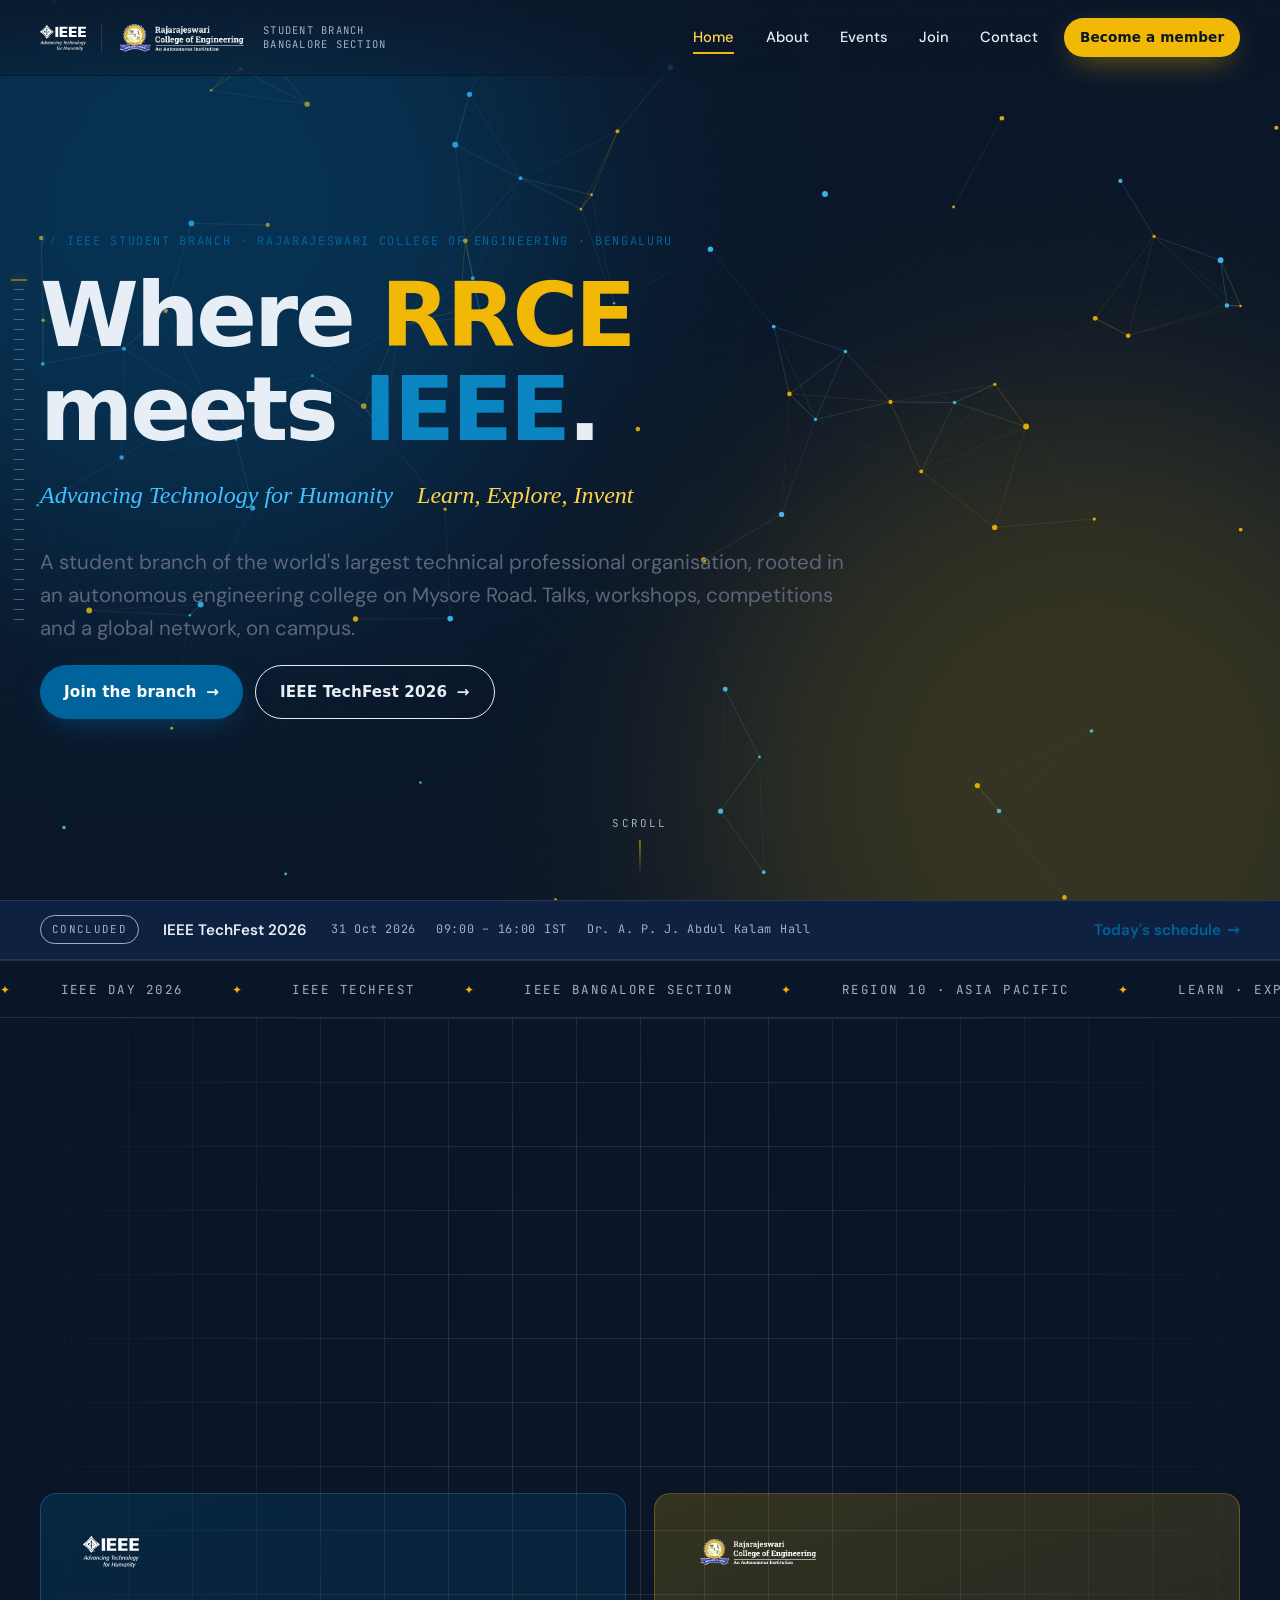
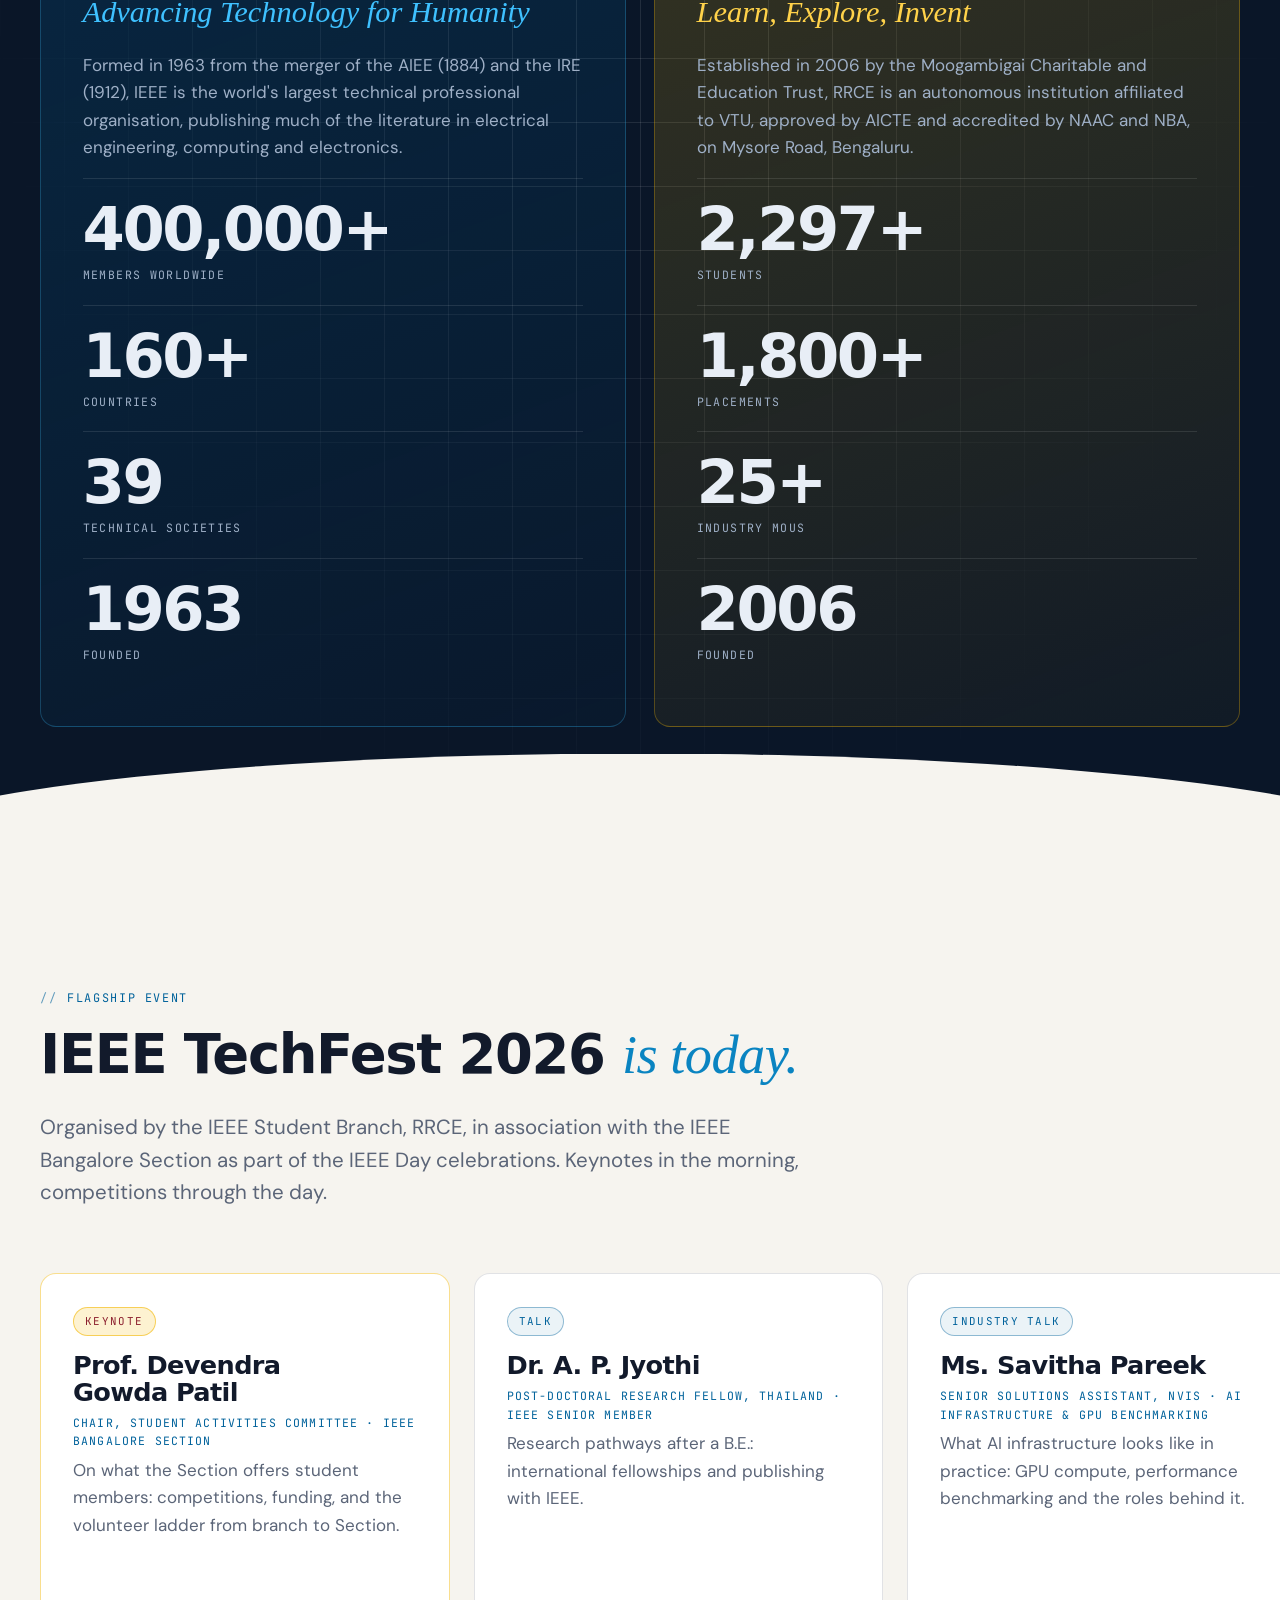
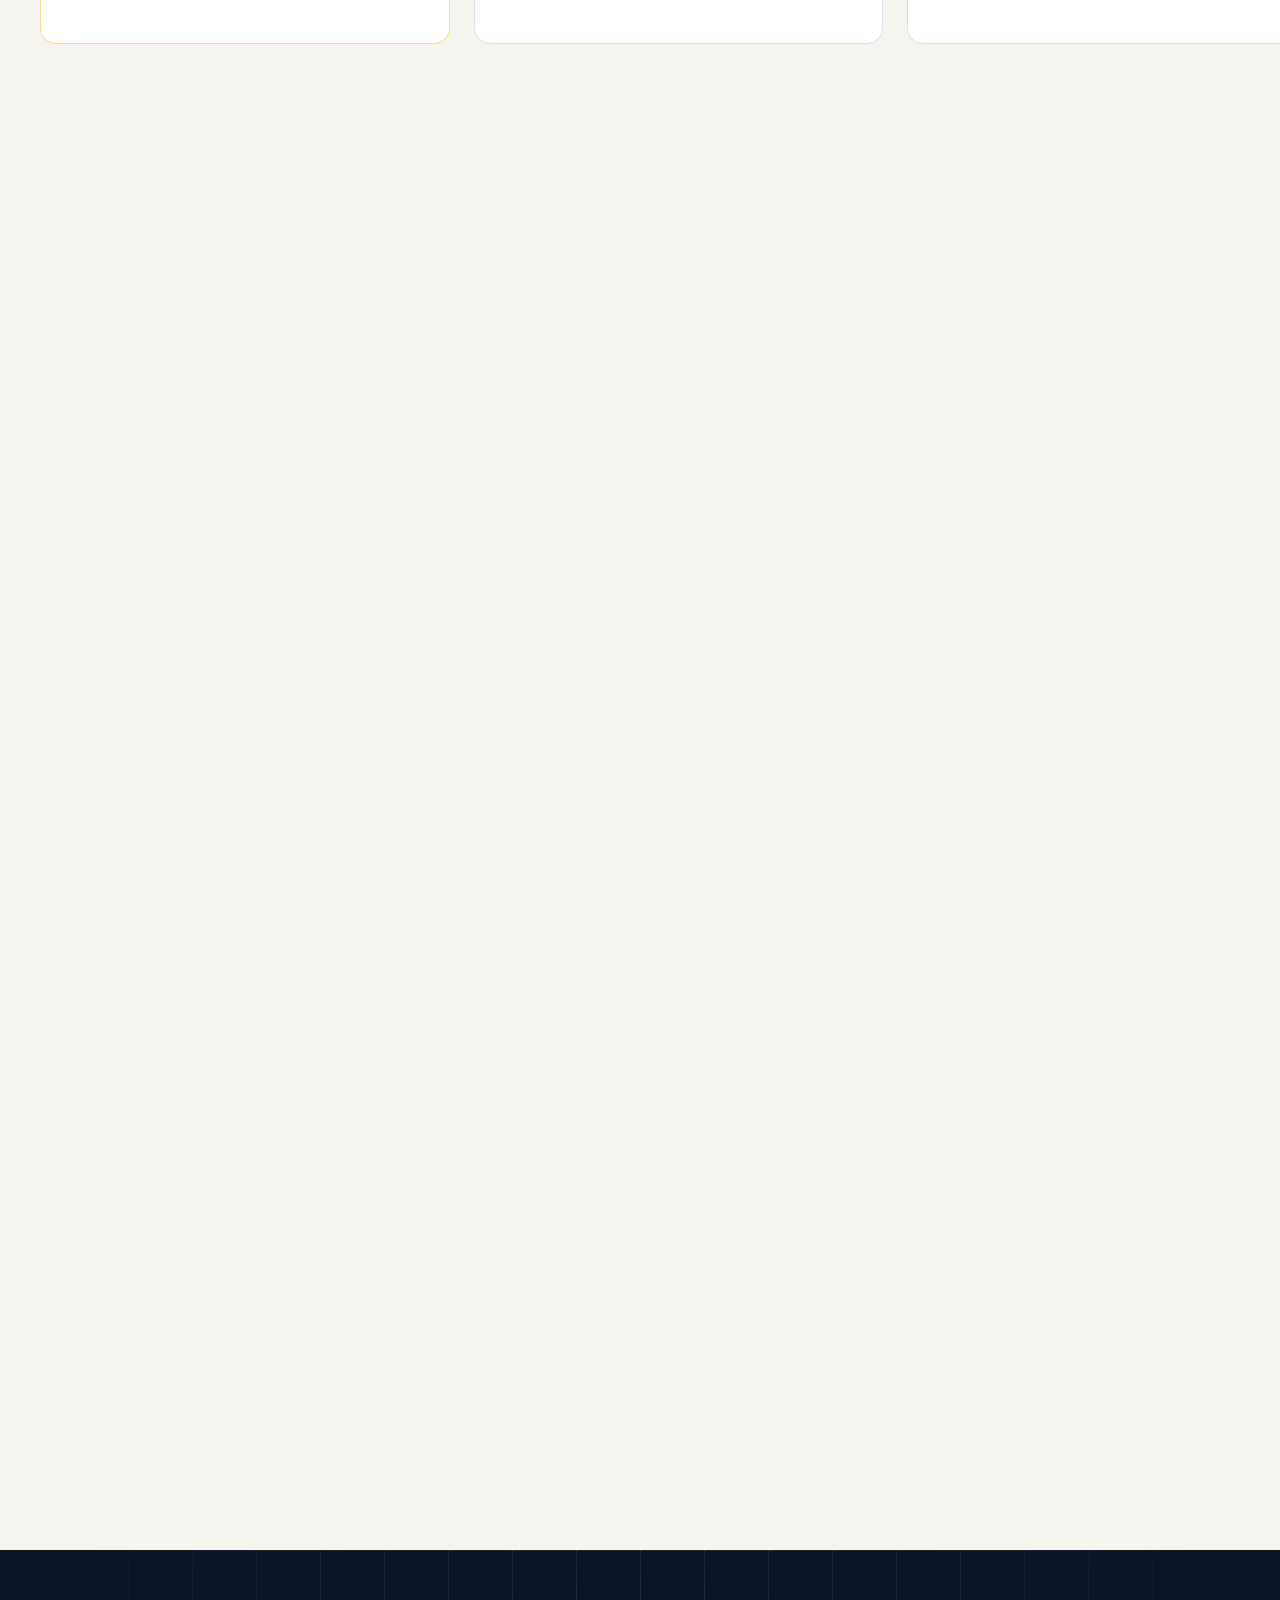
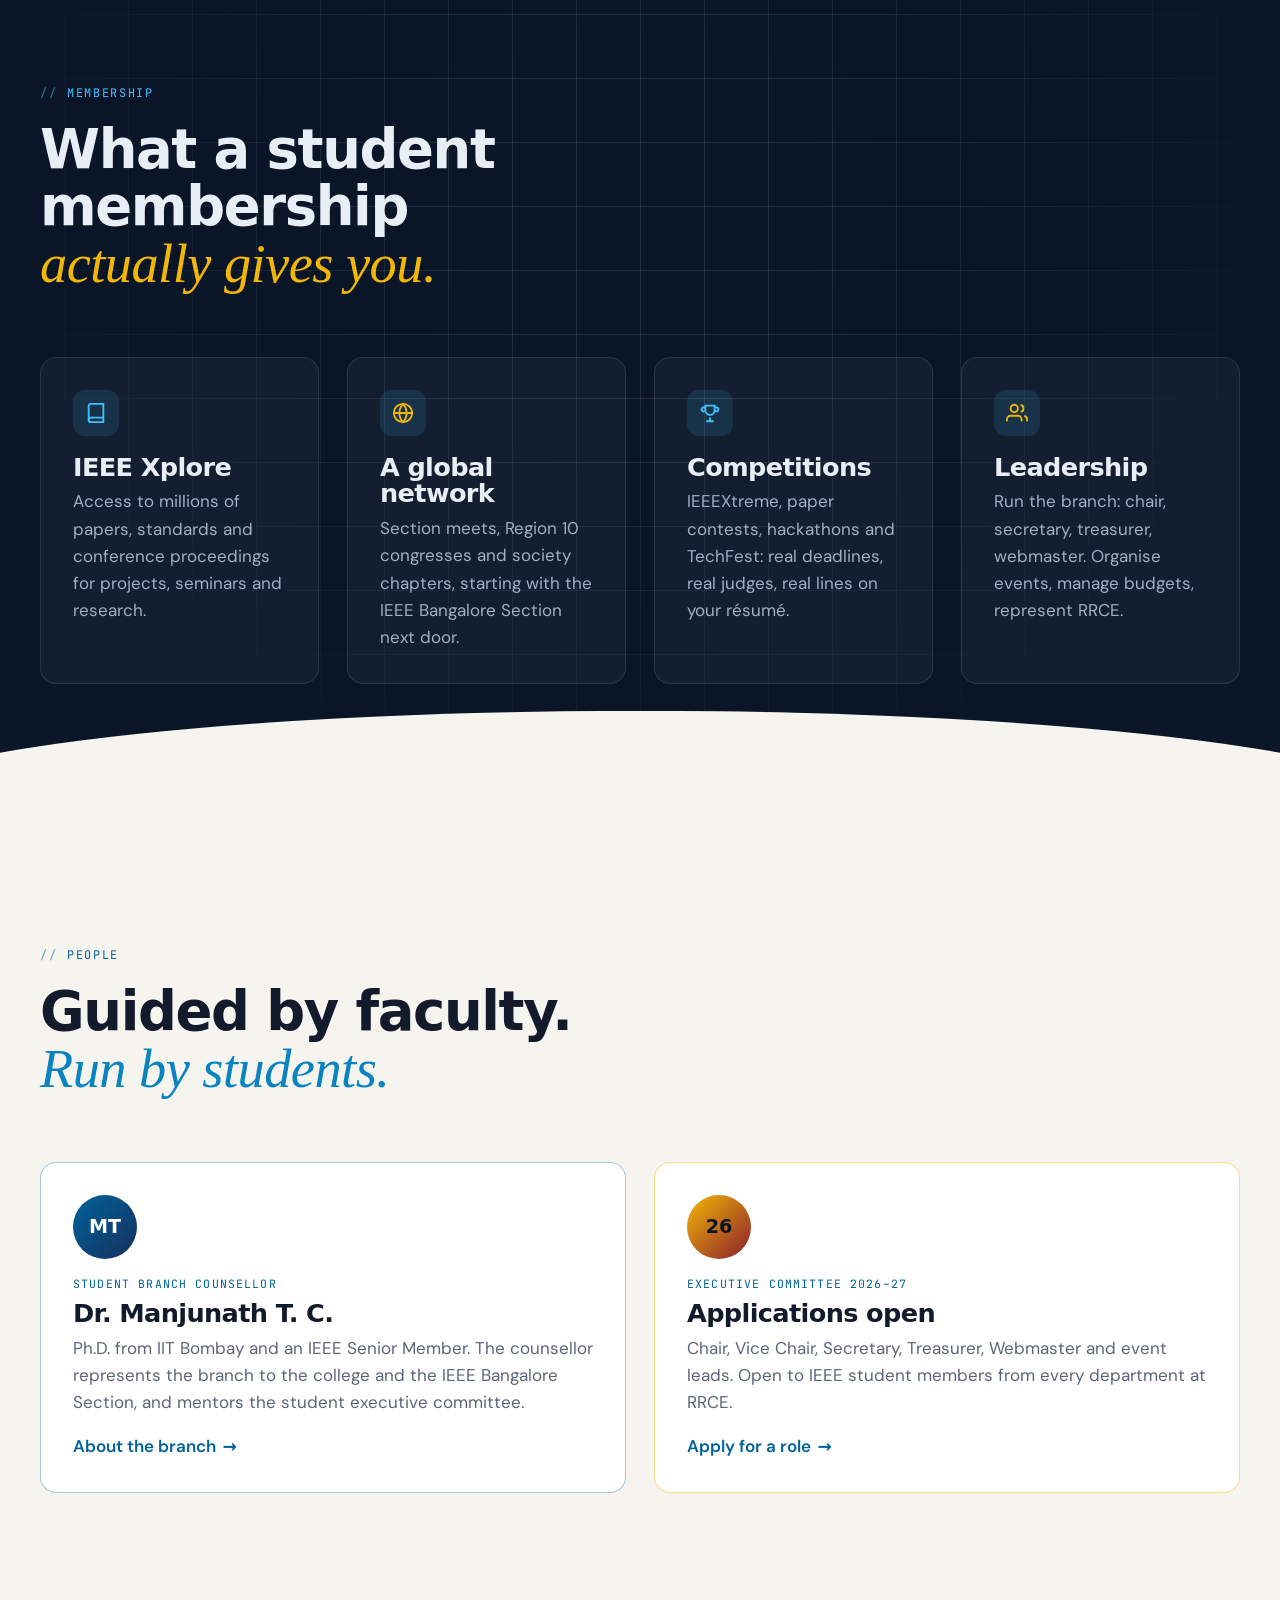
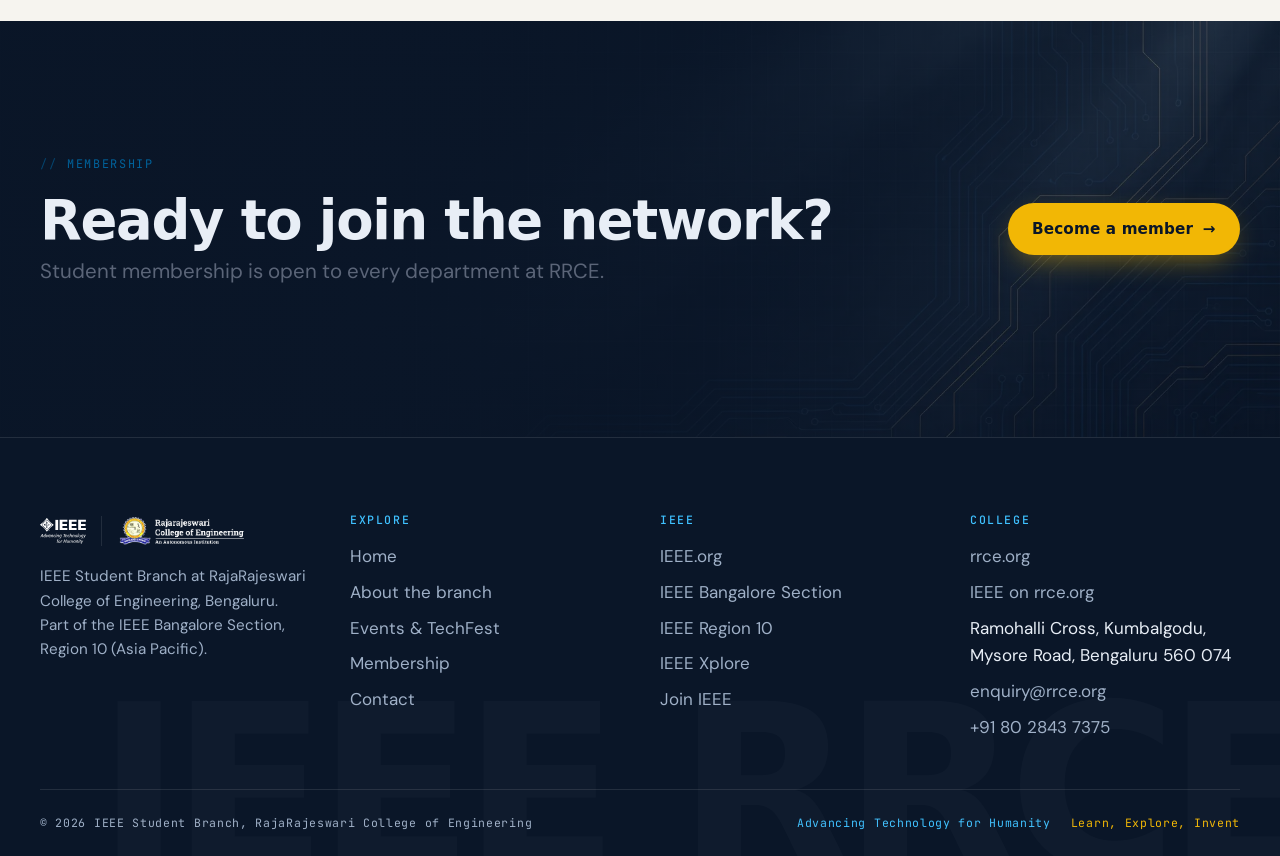
==== index.html @ c07149d0 "Foundation: design system, shared JS modules, home page, brand assets, self-hosted fonts Co-Authored" ====
<!DOCTYPE html>
<html lang="en">
<head>
  <meta charset="UTF-8">
  <meta name="viewport" content="width=device-width, initial-scale=1.0">
  <title>IEEE RRCE | IEEE Student Branch, RajaRajeswari College of Engineering</title>
  <meta name="description" content="The IEEE Student Branch at RajaRajeswari College of Engineering, Bengaluru, part of IEEE Bangalore Section, Region 10. Events, membership, and IEEE TechFest 2026.">
  <meta name="theme-color" content="#0a1628">
  <link rel="icon" type="image/svg+xml" href="assets/brand/ieee-logo.svg">
  <link rel="stylesheet" href="css/fonts.css">
  <link rel="stylesheet" href="css/styles.css">
</head>
<body>
  <a class="skip-link" href="#main">Skip to content</a>

  <!-- ===== Header: co-branded lockup (IEEE | RRCE) ===== -->
  <header class="header">
    <div class="container header__inner">
      <a class="lockup" href="index.html" aria-label="IEEE RRCE — home">
        <img class="lockup__ieee" src="assets/brand/ieee-logo.svg" alt="IEEE" width="46" height="26">
        <span class="lockup__divider" aria-hidden="true"></span>
        <img class="lockup__rrce" src="assets/brand/rrce-logo.png" alt="RajaRajeswari College of Engineering" width="133" height="34">
        <span class="lockup__text">Student Branch<br>Bangalore Section</span>
      </a>
      <button class="nav-toggle" aria-expanded="false" aria-controls="nav" aria-label="Toggle navigation">
        <span></span><span></span><span></span>
      </button>
      <nav class="nav" id="nav" aria-label="Primary">
        <a class="nav__link" href="index.html">Home</a>
        <a class="nav__link" href="about.html">About</a>
        <a class="nav__link" href="events.html">Events</a>
        <a class="nav__link" href="join.html">Join</a>
        <a class="nav__link" href="contact.html">Contact</a>
        <a class="btn btn--gold btn--sm" href="join.html">Become a member</a>
      </nav>
    </div>
  </header>

  <div class="rail" aria-hidden="true"><span class="rail__marker"></span></div>

  <main id="main">
    <!-- ===== Hero ===== -->
    <section class="hero" aria-labelledby="hero-title">
      <canvas class="hero__canvas" aria-hidden="true"></canvas>
      <div class="hero__glow hero__glow--ieee" aria-hidden="true"></div>
      <div class="hero__glow hero__glow--gold" aria-hidden="true"></div>
      <div class="container">
        <div class="hero__content">
          <p class="eyebrow">IEEE Student Branch · RajaRajeswari College of Engineering · Bengaluru</p>
          <h1 id="hero-title" data-split>Where <span class="accent-gold">RRCE</span> meets <span class="accent-ieee">IEEE</span>.</h1>
          <p class="hero__taglines" data-reveal>
            <span>Advancing Technology for Humanity</span>
            <span>Learn, Explore, Invent</span>
          </p>
          <p class="lead" data-reveal>A student branch of the world's largest technical professional organisation, rooted in an autonomous engineering college on Mysore Road. Talks, workshops, competitions and a global network, on campus.</p>
          <div class="hero__actions" data-reveal>
            <a class="btn btn--primary" href="join.html">Join the branch <span class="arrow">→</span></a>
            <a class="btn btn--ghost" href="events.html">IEEE TechFest 2026 <span class="arrow">→</span></a>
          </div>
        </div>
      </div>
      <div class="hero__scroll" aria-hidden="true">Scroll</div>
    </section>

    <!-- ===== Live event strip (status is computed from today's date) ===== -->
    <div class="live-strip" role="region" aria-label="Current event status">
      <div class="container live-strip__inner">
        <span class="badge badge--live" data-event-status data-start="2026-10-31T09:00:00+05:30" data-end="2026-10-31T16:00:00+05:30"><span class="pulse" aria-hidden="true"></span>Live now</span>
        <strong>IEEE TechFest 2026</strong>
        <span class="live-strip__meta">
          <span>31 Oct 2026</span>
          <span>09:00 – 16:00 IST</span>
          <span>Dr. A. P. J. Abdul Kalam Hall</span>
        </span>
        <a class="link-arrow" href="events.html">Today's schedule <span class="arrow">→</span></a>
      </div>
    </div>

    <!-- ===== Marquee ===== -->
    <div class="marquee is-dark" aria-hidden="true">
      <div class="marquee__track">
        <span>IEEE Day 2026</span><span>IEEE TechFest</span><span>IEEE Bangalore Section</span><span>Region 10 · Asia Pacific</span><span>Learn · Explore · Invent</span><span>Advancing Technology for Humanity</span>
      </div>
    </div>

    <!-- ===== Two institutions, one mission ===== -->
    <section class="section is-dark blueprint" aria-labelledby="voices-title">
      <div class="container">
        <div class="section-head center" data-reveal>
          <p class="eyebrow">Two voices</p>
          <h2 id="voices-title">Two institutions. <span class="serif accent-gold">One mission.</span></h2>
          <p class="lead" style="margin-inline:auto">IEEE brings the global network and the standards the world builds on. RRCE brings the campus, the labs and the students who will use them. The branch is where they meet.</p>
        </div>
        <div class="grid grid--2" data-reveal-stagger>
          <article class="voice voice--ieee">
            <img class="voice__logo" src="assets/brand/ieee-logo.svg" alt="IEEE" width="57" height="32">
            <p class="voice__tag">Advancing Technology for Humanity</p>
            <p class="muted">Formed in 1963 from the merger of the AIEE (1884) and the IRE (1912), IEEE is the world's largest technical professional organisation, publishing much of the literature in electrical engineering, computing and electronics.</p>
            <div class="grid grid--2">
              <div class="stat"><div class="stat__num"><span data-count="400000" data-suffix="+">400,000+</span></div><div class="stat__label">Members worldwide</div></div>
              <div class="stat"><div class="stat__num"><span data-count="160" data-suffix="+">160+</span></div><div class="stat__label">Countries</div></div>
              <div class="stat"><div class="stat__num"><span data-count="39">39</span></div><div class="stat__label">Technical societies</div></div>
              <div class="stat"><div class="stat__num">1963</div><div class="stat__label">Founded</div></div>
            </div>
          </article>
          <article class="voice voice--rrce">
            <img class="voice__logo" src="assets/brand/rrce-logo.png" alt="RajaRajeswari College of Engineering" width="125" height="32">
            <p class="voice__tag">Learn, Explore, Invent</p>
            <p class="muted">Established in 2006 by the Moogambigai Charitable and Education Trust, RRCE is an autonomous institution affiliated to VTU, approved by AICTE and accredited by NAAC and NBA, on Mysore Road, Bengaluru.</p>
            <div class="grid grid--2">
              <div class="stat"><div class="stat__num"><span data-count="2297" data-suffix="+">2,297+</span></div><div class="stat__label">Students</div></div>
              <div class="stat"><div class="stat__num"><span data-count="1800" data-suffix="+">1,800+</span></div><div class="stat__label">Placements</div></div>
              <div class="stat"><div class="stat__num"><span data-count="25" data-suffix="+">25+</span></div><div class="stat__label">Industry MoUs</div></div>
              <div class="stat"><div class="stat__num">2006</div><div class="stat__label">Founded</div></div>
            </div>
          </article>
        </div>
      </div>
      <div class="curve" aria-hidden="true"></div>
    </section>

    <!-- ===== TechFest showcase (pinned horizontal strip on desktop) ===== -->
    <section class="section is-light" aria-labelledby="techfest-title" style="padding-bottom:0">
      <div class="container">
        <div class="section-head" data-reveal>
          <p class="eyebrow">Flagship event</p>
          <h2 id="techfest-title">IEEE TechFest 2026 <span class="serif accent-ieee">is today.</span></h2>
          <p class="lead">Organised by the IEEE Student Branch, RRCE, in association with the IEEE Bangalore Section as part of the IEEE Day celebrations. Keynotes in the morning, competitions through the day.</p>
        </div>
      </div>
      <div class="hstrip">
        <div class="hstrip__track">
          <article class="card card--gold" data-tilt>
            <span class="badge badge--gold">Keynote</span>
            <h3 style="margin-top:1rem">Prof. Devendra Gowda Patil</h3>
            <p class="person__role">Chair, Student Activities Committee · IEEE Bangalore Section</p>
            <p class="muted">On what the Section offers student members: competitions, funding, and the volunteer ladder from branch to Section.</p>
          </article>
          <article class="card" data-tilt>
            <span class="badge badge--ieee">Talk</span>
            <h3 style="margin-top:1rem">Dr. A. P. Jyothi</h3>
            <p class="person__role">Post-Doctoral Research Fellow, Thailand · IEEE Senior Member</p>
            <p class="muted">Research pathways after a B.E.: international fellowships and publishing with IEEE.</p>
          </article>
          <article class="card" data-tilt>
            <span class="badge badge--ieee">Industry talk</span>
            <h3 style="margin-top:1rem">Ms. Savitha Pareek</h3>
            <p class="person__role">Senior Solutions Assistant, NVIS · AI infrastructure &amp; GPU benchmarking</p>
            <p class="muted">What AI infrastructure looks like in practice: GPU compute, performance benchmarking and the roles behind it.</p>
          </article>
          <article class="card" data-tilt>
            <span class="badge badge--ieee">Counsellor</span>
            <h3 style="margin-top:1rem">Dr. Manjunath T. C.</h3>
            <p class="person__role">Ph.D. (IIT Bombay) · IEEE Senior Member · Branch Counsellor, RRCE</p>
            <p class="muted">Faculty counsellor of the branch and the bridge between students, the college and the Section.</p>
          </article>
          <article class="card card--gold" data-tilt>
            <span class="badge badge--live">Competition</span>
            <h3 style="margin-top:1rem">Web Designing</h3>
            <p class="person__role">Aryabhata Hall · 2–3 hours · teams of up to 2</p>
            <p class="muted">Design and build a responsive website on a theme revealed at the venue, using HTML, CSS and JavaScript. Judged on aesthetics, code, responsiveness and completeness.</p>
            <a class="link-arrow" href="events.html#competitions">Rules &amp; rubric <span class="arrow">→</span></a>
          </article>
          <article class="card" style="display:grid;place-items:center;text-align:center;background:var(--navy);color:var(--text-on-dark)">
            <div>
              <p class="eyebrow" style="justify-content:center;color:var(--cyan)">Full programme</p>
              <h3>Schedule, venues and calendar export</h3>
              <a class="btn btn--gold" href="events.html" style="margin-top:1rem">See all events <span class="arrow">→</span></a>
            </div>
          </article>
        </div>
      </div>
      <div style="height:var(--section-y)"></div>
    </section>

    <!-- ===== Why join ===== -->
    <section class="section is-dark blueprint" aria-labelledby="why-title">
      <div class="container">
        <div class="section-head" data-reveal>
          <p class="eyebrow">Membership</p>
          <h2 id="why-title">What a student membership <span class="serif accent-gold">actually gives you.</span></h2>
        </div>
        <div class="grid grid--4" data-reveal-stagger>
          <article class="card" data-tilt>
            <div class="card__icon" aria-hidden="true"><svg width="22" height="22" viewBox="0 0 24 24" fill="none" stroke="currentColor" stroke-width="2"><path d="M4 19.5A2.5 2.5 0 0 1 6.5 17H20"/><path d="M6.5 2H20v20H6.5A2.5 2.5 0 0 1 4 19.5v-15A2.5 2.5 0 0 1 6.5 2z"/></svg></div>
            <h3>IEEE Xplore</h3>
            <p class="muted">Access to millions of papers, standards and conference proceedings for projects, seminars and research.</p>
          </article>
          <article class="card" data-tilt>
            <div class="card__icon card__icon--gold" aria-hidden="true"><svg width="22" height="22" viewBox="0 0 24 24" fill="none" stroke="currentColor" stroke-width="2"><circle cx="12" cy="12" r="10"/><path d="M2 12h20M12 2a15.3 15.3 0 0 1 4 10 15.3 15.3 0 0 1-4 10 15.3 15.3 0 0 1-4-10 15.3 15.3 0 0 1 4-10z"/></svg></div>
            <h3>A global network</h3>
            <p class="muted">Section meets, Region 10 congresses and society chapters, starting with the IEEE Bangalore Section next door.</p>
          </article>
          <article class="card" data-tilt>
            <div class="card__icon" aria-hidden="true"><svg width="22" height="22" viewBox="0 0 24 24" fill="none" stroke="currentColor" stroke-width="2"><path d="M8 21h8M12 17v4M7 4h10v5a5 5 0 0 1-10 0V4z"/><path d="M17 6h3a2 2 0 0 1-2 4h-1M7 6H4a2 2 0 0 0 2 4h1"/></svg></div>
            <h3>Competitions</h3>
            <p class="muted">IEEEXtreme, paper contests, hackathons and TechFest: real deadlines, real judges, real lines on your résumé.</p>
          </article>
          <article class="card" data-tilt>
            <div class="card__icon card__icon--gold" aria-hidden="true"><svg width="22" height="22" viewBox="0 0 24 24" fill="none" stroke="currentColor" stroke-width="2"><path d="M17 21v-2a4 4 0 0 0-4-4H5a4 4 0 0 0-4 4v2"/><circle cx="9" cy="7" r="4"/><path d="M23 21v-2a4 4 0 0 0-3-3.87M16 3.13a4 4 0 0 1 0 7.75"/></svg></div>
            <h3>Leadership</h3>
            <p class="muted">Run the branch: chair, secretary, treasurer, webmaster. Organise events, manage budgets, represent RRCE.</p>
          </article>
        </div>
      </div>
      <div class="curve" aria-hidden="true"></div>
    </section>

    <!-- ===== Counsellor + committee ===== -->
    <section class="section is-light" aria-labelledby="people-title">
      <div class="container">
        <div class="section-head" data-reveal>
          <p class="eyebrow">People</p>
          <h2 id="people-title">Guided by faculty. <span class="serif accent-ieee">Run by students.</span></h2>
        </div>
        <div class="grid grid--2" data-reveal-stagger>
          <article class="card person card--ieee" data-tilt>
            <div class="person__avatar" aria-hidden="true">MT</div>
            <p class="person__role">Student Branch Counsellor</p>
            <h3>Dr. Manjunath T. C.</h3>
            <p class="muted">Ph.D. from IIT Bombay and an IEEE Senior Member. The counsellor represents the branch to the college and the IEEE Bangalore Section, and mentors the student executive committee.</p>
            <a class="link-arrow" href="about.html#people">About the branch <span class="arrow">→</span></a>
          </article>
          <article class="card person card--gold" data-tilt>
            <div class="person__avatar person__avatar--gold" aria-hidden="true">26</div>
            <p class="person__role">Executive Committee 2026–27</p>
            <h3>Applications open</h3>
            <p class="muted">Chair, Vice Chair, Secretary, Treasurer, Webmaster and event leads. Open to IEEE student members from every department at RRCE.</p>
            <a class="link-arrow" href="join.html#execom">Apply for a role <span class="arrow">→</span></a>
          </article>
        </div>
      </div>
    </section>

    <!-- ===== CTA band ===== -->
    <section class="section cta-band" aria-labelledby="cta-title">
      <div class="container" data-reveal>
        <div>
          <p class="eyebrow">Membership</p>
          <h2 id="cta-title">Ready to join the network?</h2>
          <p class="lead">Student membership is open to every department at RRCE.</p>
        </div>
        <a class="btn btn--gold" href="join.html">Become a member <span class="arrow">→</span></a>
      </div>
    </section>
  </main>

  <!-- ===== Footer ===== -->
  <footer class="footer">
    <div class="container">
      <div class="footer__grid">
        <div class="footer__brand">
          <a class="lockup" href="index.html" aria-label="IEEE RRCE — home">
            <img class="lockup__ieee" src="assets/brand/ieee-logo.svg" alt="IEEE" width="46" height="26">
            <span class="lockup__divider" aria-hidden="true"></span>
            <img class="lockup__rrce" src="assets/brand/rrce-logo.png" alt="RajaRajeswari College of Engineering" width="133" height="34">
          </a>
          <p>IEEE Student Branch at RajaRajeswari College of Engineering, Bengaluru. Part of the IEEE Bangalore Section, Region 10 (Asia Pacific).</p>
        </div>
        <div>
          <h4>Explore</h4>
          <ul class="footer__links">
            <li><a href="index.html">Home</a></li>
            <li><a href="about.html">About the branch</a></li>
            <li><a href="events.html">Events &amp; TechFest</a></li>
            <li><a href="join.html">Membership</a></li>
            <li><a href="contact.html">Contact</a></li>
          </ul>
        </div>
        <div>
          <h4>IEEE</h4>
          <ul class="footer__links">
            <li><a href="https://www.ieee.org/" target="_blank" rel="noopener">IEEE.org</a></li>
            <li><a href="https://ieeebangalore.org/" target="_blank" rel="noopener">IEEE Bangalore Section</a></li>
            <li><a href="https://www.ieeer10.org/" target="_blank" rel="noopener">IEEE Region 10</a></li>
            <li><a href="https://ieeexplore.ieee.org/" target="_blank" rel="noopener">IEEE Xplore</a></li>
            <li><a href="https://www.ieee.org/membership/join/" target="_blank" rel="noopener">Join IEEE</a></li>
          </ul>
        </div>
        <div>
          <h4>College</h4>
          <ul class="footer__links">
            <li><a href="https://www.rrce.org/" target="_blank" rel="noopener">rrce.org</a></li>
            <li><a href="https://www.rrce.org/ieee/" target="_blank" rel="noopener">IEEE on rrce.org</a></li>
            <li>Ramohalli Cross, Kumbalgodu,<br>Mysore Road, Bengaluru 560 074</li>
            <li><a href="mailto:enquiry@rrce.org">enquiry@rrce.org</a></li>
            <li><a href="tel:+918028437375">+91 80 2843 7375</a></li>
          </ul>
        </div>
      </div>
      <div class="footer__bottom">
        <span>© <span data-year>2026</span> IEEE Student Branch, RajaRajeswari College of Engineering</span>
        <span class="footer__taglines"><span>Advancing Technology for Humanity</span><span>Learn, Explore, Invent</span></span>
      </div>
    </div>
    <div class="footer__watermark" aria-hidden="true">IEEE RRCE</div>
  </footer>

  <!-- Vendored libraries (local, no CDN) then our modules -->
  <script src="js/vendor/gsap.min.js"></script>
  <script src="js/vendor/ScrollTrigger.min.js"></script>
  <script src="js/vendor/lenis.min.js"></script>
  <script src="js/main.js"></script>
  <script src="js/hero.js"></script>
</body>
</html>
---- css/fonts.css ----
/* Self-hosted fonts (latin subset) so the site renders identically offline */
@font-face {
  font-family: 'Bricolage Grotesque';
  font-style: normal;
  font-weight: 500;
  font-stretch: 100%;
  font-display: swap;
  src: url(../assets/fonts/BricolageGrotesque-500-normal.woff2) format('woff2');
  unicode-range: U+0000-00FF, U+0131, U+0152-0153, U+02BB-02BC, U+02C6, U+02DA, U+02DC, U+0304, U+0308, U+0329, U+2000-206F, U+20AC, U+2122, U+2191, U+2193, U+2212, U+2215, U+FEFF, U+FFFD;
}
@font-face {
  font-family: 'Bricolage Grotesque';
  font-style: normal;
  font-weight: 600;
  font-stretch: 100%;
  font-display: swap;
  src: url(../assets/fonts/BricolageGrotesque-600-normal.woff2) format('woff2');
  unicode-range: U+0000-00FF, U+0131, U+0152-0153, U+02BB-02BC, U+02C6, U+02DA, U+02DC, U+0304, U+0308, U+0329, U+2000-206F, U+20AC, U+2122, U+2191, U+2193, U+2212, U+2215, U+FEFF, U+FFFD;
}
@font-face {
  font-family: 'Bricolage Grotesque';
  font-style: normal;
  font-weight: 700;
  font-stretch: 100%;
  font-display: swap;
  src: url(../assets/fonts/BricolageGrotesque-700-normal.woff2) format('woff2');
  unicode-range: U+0000-00FF, U+0131, U+0152-0153, U+02BB-02BC, U+02C6, U+02DA, U+02DC, U+0304, U+0308, U+0329, U+2000-206F, U+20AC, U+2122, U+2191, U+2193, U+2212, U+2215, U+FEFF, U+FFFD;
}
@font-face {
  font-family: 'DM Sans';
  font-style: normal;
  font-weight: 400;
  font-display: swap;
  src: url(../assets/fonts/DMSans-400-normal.woff2) format('woff2');
  unicode-range: U+0000-00FF, U+0131, U+0152-0153, U+02BB-02BC, U+02C6, U+02DA, U+02DC, U+0304, U+0308, U+0329, U+2000-206F, U+20AC, U+2122, U+2191, U+2193, U+2212, U+2215, U+FEFF, U+FFFD;
}
@font-face {
  font-family: 'DM Sans';
  font-style: normal;
  font-weight: 500;
  font-display: swap;
  src: url(../assets/fonts/DMSans-500-normal.woff2) format('woff2');
  unicode-range: U+0000-00FF, U+0131, U+0152-0153, U+02BB-02BC, U+02C6, U+02DA, U+02DC, U+0304, U+0308, U+0329, U+2000-206F, U+20AC, U+2122, U+2191, U+2193, U+2212, U+2215, U+FEFF, U+FFFD;
}
@font-face {
  font-family: 'DM Sans';
  font-style: normal;
  font-weight: 600;
  font-display: swap;
  src: url(../assets/fonts/DMSans-600-normal.woff2) format('woff2');
  unicode-range: U+0000-00FF, U+0131, U+0152-0153, U+02BB-02BC, U+02C6, U+02DA, U+02DC, U+0304, U+0308, U+0329, U+2000-206F, U+20AC, U+2122, U+2191, U+2193, U+2212, U+2215, U+FEFF, U+FFFD;
}
@font-face {
  font-family: 'Instrument Serif';
  font-style: italic;
  font-weight: 400;
  font-display: swap;
  src: url(../assets/fonts/InstrumentSerif-400-italic.woff2) format('woff2');
  unicode-range: U+0000-00FF, U+0131, U+0152-0153, U+02BB-02BC, U+02C6, U+02DA, U+02DC, U+0304, U+0308, U+0329, U+2000-206F, U+20AC, U+2122, U+2191, U+2193, U+2212, U+2215, U+FEFF, U+FFFD;
}
@font-face {
  font-family: 'JetBrains Mono';
  font-style: normal;
  font-weight: 400;
  font-display: swap;
  src: url(../assets/fonts/JetBrainsMono-400-normal.woff2) format('woff2');
  unicode-range: U+0000-00FF, U+0131, U+0152-0153, U+02BB-02BC, U+02C6, U+02DA, U+02DC, U+0304, U+0308, U+0329, U+2000-206F, U+20AC, U+2122, U+2191, U+2193, U+2212, U+2215, U+FEFF, U+FFFD;
}
@font-face {
  font-family: 'JetBrains Mono';
  font-style: normal;
  font-weight: 500;
  font-display: swap;
  src: url(../assets/fonts/JetBrainsMono-500-normal.woff2) format('woff2');
  unicode-range: U+0000-00FF, U+0131, U+0152-0153, U+02BB-02BC, U+02C6, U+02DA, U+02DC, U+0304, U+0308, U+0329, U+2000-206F, U+20AC, U+2122, U+2191, U+2193, U+2212, U+2215, U+FEFF, U+FFFD;
}
---- css/styles.css ----
/* ==========================================================================
   IEEE RRCE — Student Branch Website
   Stylesheet structure
   1. Design tokens        5. Header & navigation     9.  Forms
   2. Reset & base         6. Footer                  10. Page sections (hero, strips, timeline…)
   3. Typography           7. Buttons & badges        11. Motion & reveal states
   4. Layout utilities     8. Cards & grids           12. Responsive & accessibility
   ========================================================================== */

/* 1. DESIGN TOKENS ------------------------------------------------------- */
:root {
  /* Shared ground: navy (RRCE header + TechFest poster) */
  --navy: #0a1628;
  --navy-2: #0f2140;
  --navy-3: #16305c;
  --ink: #101828;

  /* IEEE voice */
  --ieee: #00629b;
  --ieee-2: #0a84c1;
  --cyan: #3fc1ff;

  /* RRCE voice */
  --gold: #f2b705;
  --gold-2: #ffd24a;
  --maroon: #8b1e2d;

  /* Paper (reading sections) */
  --paper: #f6f4ef;
  --paper-2: #ece8de;
  --white: #ffffff;

  /* Text */
  --text-on-dark: #e8eef6;
  --muted-on-dark: #9fb0c7;
  --text-on-light: #121a2b;
  --muted-on-light: #5b6578;

  /* Lines & surfaces */
  --line-dark: rgba(255, 255, 255, 0.1);
  --line-light: rgba(10, 22, 40, 0.12);
  --glass: rgba(10, 22, 40, 0.72);

  /* Type */
  --font-display: "Bricolage Grotesque", "Segoe UI", system-ui, sans-serif;
  --font-body: "DM Sans", "Segoe UI", system-ui, sans-serif;
  --font-serif: "Instrument Serif", Georgia, "Times New Roman", serif;
  --font-mono: "JetBrains Mono", "Cascadia Code", Consolas, monospace;

  /* Scale */
  --radius: 16px;
  --radius-sm: 10px;
  --radius-pill: 999px;
  --container: 1240px;
  --gutter: clamp(1rem, 4vw, 2.5rem);
  --section-y: clamp(4.5rem, 10vw, 8.5rem);
  --header-h: 76px;

  --ease-out: cubic-bezier(0.22, 1, 0.36, 1);
  --ease-in-out: cubic-bezier(0.65, 0, 0.35, 1);
  --dur: 0.7s;

  color-scheme: light;
}

/* 2. RESET & BASE -------------------------------------------------------- */
*, *::before, *::after { box-sizing: border-box; }
html { scroll-behavior: smooth; -webkit-text-size-adjust: 100%; }
body {
  margin: 0;
  font-family: var(--font-body);
  font-size: 1.0625rem;
  line-height: 1.6;
  color: var(--text-on-light);
  background: var(--paper);
  overflow-x: hidden;
}
img, svg, video, canvas { display: block; max-width: 100%; height: auto; }
a { color: inherit; text-decoration: none; }
button { font: inherit; color: inherit; background: none; border: 0; cursor: pointer; }
ul, ol { margin: 0; padding: 0; list-style: none; }
p { margin: 0 0 1em; }
:focus-visible { outline: 3px solid var(--gold); outline-offset: 3px; border-radius: 4px; }
::selection { background: var(--gold); color: var(--navy); }

/* Skip link */
.skip-link {
  position: absolute; left: 1rem; top: -100px; z-index: 1000;
  padding: 0.6rem 1rem; background: var(--gold); color: var(--navy);
  font-weight: 600; border-radius: var(--radius-sm);
}
.skip-link:focus { top: 1rem; }

/* Film grain overlay */
body::after {
  content: ""; position: fixed; inset: 0; z-index: 999; pointer-events: none;
  opacity: 0.05; mix-blend-mode: overlay;
  background-image: url("data:image/svg+xml;utf8,<svg xmlns='http://www.w3.org/2000/svg' width='160' height='160'><filter id='n'><feTurbulence type='fractalNoise' baseFrequency='0.9' numOctaves='2' stitchTiles='stitch'/></filter><rect width='100%' height='100%' filter='url(%23n)'/></svg>");
}

/* 3. TYPOGRAPHY ---------------------------------------------------------- */
h1, h2, h3, h4 {
  font-family: var(--font-display);
  font-weight: 600;
  line-height: 1.05;
  letter-spacing: -0.025em;
  margin: 0 0 0.5em;
  text-wrap: balance;
}
h1 { font-size: clamp(2.6rem, 7vw, 5.6rem); letter-spacing: -0.035em; }
h2 { font-size: clamp(2rem, 4.5vw, 3.4rem); }
h3 { font-size: clamp(1.25rem, 2.2vw, 1.6rem); }
h4 { font-size: 1.1rem; }

.lead { font-size: clamp(1.1rem, 1.6vw, 1.3rem); color: var(--muted-on-light); max-width: 60ch; }
.is-dark .lead { color: var(--muted-on-dark); }

.serif { font-family: var(--font-serif); font-style: italic; font-weight: 400; letter-spacing: -0.01em; }
.accent-gold { color: var(--gold); }
.accent-ieee { color: var(--ieee-2); }

.eyebrow {
  display: inline-flex; align-items: center; gap: 0.6rem;
  font-family: var(--font-mono); font-size: 0.74rem; letter-spacing: 0.14em;
  text-transform: uppercase; color: var(--ieee);
  margin-bottom: 1.1rem;
}
.eyebrow::before { content: "//"; opacity: 0.6; }
.is-dark .eyebrow { color: var(--cyan); }
.eyebrow--gold { color: var(--gold) !important; }

.mono { font-family: var(--font-mono); font-size: 0.8rem; letter-spacing: 0.06em; }
.muted { color: var(--muted-on-light); }
.is-dark .muted { color: var(--muted-on-dark); }

/* 4. LAYOUT UTILITIES ---------------------------------------------------- */
.container { width: min(100% - 2 * var(--gutter), var(--container)); margin-inline: auto; }
.container--narrow { max-width: 820px; }

.section { padding-block: var(--section-y); position: relative; }
.section.is-dark { background: var(--navy); color: var(--text-on-dark); color-scheme: dark; }
.section.is-light { background: var(--paper); color: var(--text-on-light); }
.section.is-paper-2 { background: var(--paper-2); }

.section-head { max-width: 760px; margin-bottom: clamp(2rem, 5vw, 4rem); }
.section-head.center { margin-inline: auto; text-align: center; }

.grid { display: grid; gap: clamp(1rem, 2.5vw, 1.75rem); }
.grid--2 { grid-template-columns: repeat(auto-fit, minmax(min(100%, 320px), 1fr)); }
.grid--3 { grid-template-columns: repeat(auto-fit, minmax(min(100%, 280px), 1fr)); }
.grid--4 { grid-template-columns: repeat(auto-fit, minmax(min(100%, 230px), 1fr)); }
.split { display: grid; gap: clamp(2rem, 5vw, 5rem); align-items: center; }
@media (min-width: 900px) { .split { grid-template-columns: 1fr 1fr; } }

.flex { display: flex; gap: 1rem; flex-wrap: wrap; align-items: center; }
.stack > * + * { margin-top: 1rem; }
.center { text-align: center; }

/* Blueprint grid backdrop */
.blueprint::before {
  content: ""; position: absolute; inset: 0; pointer-events: none;
  background-image:
    linear-gradient(var(--line-dark) 1px, transparent 1px),
    linear-gradient(90deg, var(--line-dark) 1px, transparent 1px);
  background-size: 64px 64px;
  mask-image: radial-gradient(ellipse at 50% 30%, #000 20%, transparent 75%);
  -webkit-mask-image: radial-gradient(ellipse at 50% 30%, #000 20%, transparent 75%);
}
.section.is-light.blueprint::before {
  background-image:
    linear-gradient(var(--line-light) 1px, transparent 1px),
    linear-gradient(90deg, var(--line-light) 1px, transparent 1px);
}

/* Curved divider: place as the last child of a dark section to bulge the next light section in */
.curve { position: absolute; left: 0; right: 0; bottom: -1px; height: clamp(40px, 8vw, 110px); background: var(--paper); clip-path: ellipse(62% 100% at 50% 100%); }
.curve--dark { background: var(--navy); }

/* 5. HEADER & NAVIGATION ------------------------------------------------- */
.header {
  position: fixed; top: 0; left: 0; right: 0; z-index: 100;
  height: var(--header-h);
  display: flex; align-items: center;
  transition: height 0.4s var(--ease-out), background 0.4s;
  color: var(--text-on-dark);
}
.header::before {
  content: ""; position: absolute; inset: 0; z-index: -1;
  background: linear-gradient(to bottom, rgba(10, 22, 40, 0.85), rgba(10, 22, 40, 0.35));
  backdrop-filter: blur(14px); -webkit-backdrop-filter: blur(14px);
  border-bottom: 1px solid transparent;
  transition: background 0.4s, border-color 0.4s;
}
.header.is-scrolled { height: 62px; }
.header.is-scrolled::before { background: var(--glass); border-color: var(--line-dark); }
.header__inner { display: flex; align-items: center; justify-content: space-between; gap: 1rem; }

/* Co-branded lockup */
.lockup { display: inline-flex; align-items: center; gap: 0.9rem; }
.lockup__ieee { height: 26px; width: auto; }
.lockup__rrce { height: 34px; width: auto; }
.lockup__divider { width: 1px; height: 30px; background: var(--line-dark); }
/* IEEE master brand is supplied in blue; render it white on dark surfaces */
.header .lockup__ieee, .footer .lockup__ieee, .is-dark .lockup__ieee, .voice--ieee .voice__logo { filter: brightness(0) invert(1); }
.lockup__text { display: none; font-family: var(--font-mono); font-size: 0.66rem; letter-spacing: 0.12em; text-transform: uppercase; color: var(--muted-on-dark); line-height: 1.3; }
@media (min-width: 1100px) { .lockup__text { display: block; } }

.nav { display: flex; align-items: center; gap: 0.25rem; }
.nav__link {
  position: relative; padding: 0.55rem 0.85rem; border-radius: var(--radius-pill);
  font-size: 0.92rem; font-weight: 500; color: var(--text-on-dark);
  transition: background 0.3s, color 0.3s;
}
.nav__link::after {
  content: ""; position: absolute; left: 0.85rem; right: 0.85rem; bottom: 0.3rem; height: 2px;
  background: var(--gold); transform: scaleX(0); transform-origin: right;
  transition: transform 0.4s var(--ease-out);
}
.nav__link:hover::after, .nav__link[aria-current="page"]::after { transform: scaleX(1); transform-origin: left; }
.nav__link[aria-current="page"] { color: var(--gold-2); }
.nav .btn { margin-left: 0.5rem; }

.nav-toggle { display: none; width: 44px; height: 44px; border-radius: 50%; position: relative; z-index: 2; }
.nav-toggle span { position: absolute; left: 12px; right: 12px; height: 2px; background: currentColor; transition: transform 0.4s var(--ease-out), opacity 0.3s; }
.nav-toggle span:nth-child(1) { top: 15px; }
.nav-toggle span:nth-child(2) { top: 21px; }
.nav-toggle span:nth-child(3) { top: 27px; }
.nav-toggle[aria-expanded="true"] span:nth-child(1) { transform: translateY(6px) rotate(45deg); }
.nav-toggle[aria-expanded="true"] span:nth-child(2) { opacity: 0; }
.nav-toggle[aria-expanded="true"] span:nth-child(3) { transform: translateY(-6px) rotate(-45deg); }

@media (max-width: 900px) {
  .nav-toggle { display: block; }
  .nav {
    position: fixed; inset: 0; z-index: 1; padding: calc(var(--header-h) + 1rem) var(--gutter) 2rem;
    flex-direction: column; align-items: flex-start; justify-content: center; gap: 0.5rem;
    background: var(--navy); color-scheme: dark;
    transform: translateY(-100%); opacity: 0; visibility: hidden;
    transition: transform 0.6s var(--ease-out), opacity 0.4s, visibility 0.6s;
  }
  .nav.is-open { transform: none; opacity: 1; visibility: visible; }
  .nav__link { font-family: var(--font-display); font-size: clamp(2rem, 8vw, 3rem); padding: 0.4rem 0; letter-spacing: -0.02em; }
  .nav__link::after { left: 0; right: auto; width: 2.2rem; bottom: 0.2rem; }
  .nav .btn { margin: 1.5rem 0 0; }
  .lockup__rrce { height: 30px; }
  .lockup__ieee { height: 22px; }
}

/* Scroll progress rail */
.rail {
  position: fixed; left: 14px; top: 50%; transform: translateY(-50%); z-index: 90;
  width: 10px; height: 38vh; pointer-events: none;
  background: repeating-linear-gradient(to bottom, var(--muted-on-dark) 0 1px, transparent 1px 10px);
  opacity: 0.45;
}
.rail__marker { position: absolute; left: -3px; width: 16px; height: 2px; background: var(--gold); top: calc(var(--progress, 0) * 100%); box-shadow: 0 0 12px var(--gold); }
.is-light-view .rail { background: repeating-linear-gradient(to bottom, var(--muted-on-light) 0 1px, transparent 1px 10px); }
@media (max-width: 900px) { .rail { display: none; } }

/* Custom cursor (desktop with a pointer only) */
.cursor { position: fixed; top: 0; left: 0; z-index: 1001; pointer-events: none; mix-blend-mode: difference; }
.cursor__dot { position: absolute; width: 8px; height: 8px; margin: -4px; border-radius: 50%; background: #fff; }
.cursor__ring { position: absolute; width: 36px; height: 36px; margin: -18px; border-radius: 50%; border: 1px solid rgba(255, 255, 255, 0.8); transition: transform 0.35s var(--ease-out), opacity 0.3s; }
.cursor.is-hover .cursor__ring { transform: scale(1.8); opacity: 0.6; }
@media (hover: none), (pointer: coarse) { .cursor { display: none; } }

/* 6. FOOTER -------------------------------------------------------------- */
.footer { background: var(--navy); color: var(--text-on-dark); color-scheme: dark; padding: clamp(3rem, 6vw, 5rem) 0 1.5rem; border-top: 1px solid var(--line-dark); position: relative; overflow: hidden; }
.footer__grid { display: grid; gap: 2.5rem; grid-template-columns: repeat(auto-fit, minmax(min(100%, 220px), 1fr)); margin-bottom: 3rem; }
.footer__brand .lockup { margin-bottom: 1rem; }
.footer__brand p { color: var(--muted-on-dark); max-width: 36ch; font-size: 0.95rem; }
.footer h4 { font-family: var(--font-mono); font-size: 0.72rem; letter-spacing: 0.14em; text-transform: uppercase; color: var(--cyan); margin-bottom: 1rem; font-weight: 500; }
.footer__links li + li { margin-top: 0.55rem; }
.footer__links a { color: var(--muted-on-dark); transition: color 0.3s; }
.footer__links a:hover { color: var(--gold-2); }
.footer__bottom { display: flex; flex-wrap: wrap; justify-content: space-between; gap: 0.75rem 1.5rem; padding-top: 1.5rem; border-top: 1px solid var(--line-dark); font-family: var(--font-mono); font-size: 0.72rem; letter-spacing: 0.06em; color: var(--muted-on-dark); }
.footer__taglines { display: flex; gap: 1.25rem; flex-wrap: wrap; }
.footer__taglines span:first-child { color: var(--cyan); }
.footer__taglines span:last-child { color: var(--gold); }
.footer__watermark { position: absolute; right: -2rem; bottom: -3rem; font-family: var(--font-display); font-size: clamp(6rem, 18vw, 16rem); font-weight: 700; letter-spacing: -0.05em; color: rgba(255, 255, 255, 0.025); pointer-events: none; line-height: 1; user-select: none; }

/* 7. BUTTONS & BADGES ---------------------------------------------------- */
.btn {
  position: relative; display: inline-flex; align-items: center; gap: 0.6rem; overflow: hidden;
  padding: 0.85rem 1.5rem; border-radius: var(--radius-pill);
  font-family: var(--font-display); font-weight: 600; font-size: 0.95rem; letter-spacing: 0.01em;
  transition: transform 0.4s var(--ease-out), background 0.3s, color 0.3s, box-shadow 0.3s;
  will-change: transform;
}
.btn::after { /* shine sweep */
  content: ""; position: absolute; top: 0; bottom: 0; left: -60%; width: 40%;
  background: linear-gradient(100deg, transparent, rgba(255, 255, 255, 0.35), transparent);
  transform: skewX(-20deg); transition: left 0.6s var(--ease-out);
}
.btn:hover::after { left: 120%; }
.btn--primary { background: var(--ieee); color: #fff; box-shadow: 0 10px 30px -10px rgba(0, 98, 155, 0.6); }
.btn--primary:hover { background: var(--ieee-2); }
.btn--gold { background: var(--gold); color: var(--navy); box-shadow: 0 10px 30px -10px rgba(242, 183, 5, 0.6); }
.btn--gold:hover { background: var(--gold-2); }
.btn--ghost { border: 1px solid currentColor; background: transparent; }
.btn--ghost:hover { background: rgba(255, 255, 255, 0.08); }
.is-light .btn--ghost:hover { background: rgba(10, 22, 40, 0.06); }
.btn--sm { padding: 0.55rem 1rem; font-size: 0.85rem; }
.btn .arrow { transition: transform 0.4s var(--ease-out); }
.btn:hover .arrow { transform: translateX(4px); }

.badge {
  display: inline-flex; align-items: center; gap: 0.45rem;
  padding: 0.3rem 0.7rem; border-radius: var(--radius-pill);
  font-family: var(--font-mono); font-size: 0.68rem; letter-spacing: 0.12em; text-transform: uppercase;
  border: 1px solid currentColor;
}
.badge--live { color: var(--gold-2); border-color: rgba(242, 183, 5, 0.5); background: rgba(242, 183, 5, 0.1); }
.badge--upcoming { color: var(--cyan); border-color: rgba(63, 193, 255, 0.5); background: rgba(63, 193, 255, 0.1); }
.badge--done { color: var(--muted-on-dark); }
.is-light .badge--done { color: var(--muted-on-light); }
.badge--ieee { color: var(--ieee); border-color: rgba(0, 98, 155, 0.4); background: rgba(0, 98, 155, 0.08); }
.badge--gold { color: var(--maroon); border-color: rgba(242, 183, 5, 0.6); background: rgba(242, 183, 5, 0.18); }
.pulse { width: 8px; height: 8px; border-radius: 50%; background: currentColor; box-shadow: 0 0 0 0 currentColor; animation: pulse 1.6s infinite; }
@keyframes pulse { 0% { box-shadow: 0 0 0 0 rgba(242, 183, 5, 0.7); } 70% { box-shadow: 0 0 0 10px rgba(242, 183, 5, 0); } 100% { box-shadow: 0 0 0 0 rgba(242, 183, 5, 0); } }

.link-arrow { display: inline-flex; align-items: center; gap: 0.4rem; font-weight: 600; color: var(--ieee); }
.is-dark .link-arrow { color: var(--cyan); }
.link-arrow .arrow { transition: transform 0.3s var(--ease-out); }
.link-arrow:hover .arrow { transform: translateX(4px); }

/* 8. CARDS & GRIDS ------------------------------------------------------- */
.card {
  position: relative; overflow: hidden;
  padding: clamp(1.4rem, 3vw, 2rem); border-radius: var(--radius);
  background: var(--white); border: 1px solid var(--line-light);
  transition: transform 0.5s var(--ease-out), box-shadow 0.5s, border-color 0.3s;
  transform-style: preserve-3d;
}
.card:hover { box-shadow: 0 30px 60px -30px rgba(10, 22, 40, 0.35); border-color: rgba(0, 98, 155, 0.3); }
.is-dark .card { background: rgba(255, 255, 255, 0.04); border-color: var(--line-dark); }
.is-dark .card:hover { border-color: rgba(63, 193, 255, 0.35); box-shadow: 0 30px 60px -30px rgba(0, 0, 0, 0.8); }
/* Spotlight that follows the pointer (JS sets --mx/--my) */
.card::before {
  content: ""; position: absolute; inset: 0; pointer-events: none; opacity: 0; transition: opacity 0.4s;
  background: radial-gradient(360px circle at var(--mx, 50%) var(--my, 50%), rgba(0, 98, 155, 0.14), transparent 60%);
}
.is-dark .card::before { background: radial-gradient(360px circle at var(--mx, 50%) var(--my, 50%), rgba(63, 193, 255, 0.18), transparent 60%); }
.card:hover::before { opacity: 1; }
.card > * { position: relative; }
.card__icon { width: 46px; height: 46px; border-radius: 12px; display: grid; place-items: center; background: rgba(0, 98, 155, 0.1); color: var(--ieee); margin-bottom: 1.1rem; }
.is-dark .card__icon { background: rgba(63, 193, 255, 0.12); color: var(--cyan); }
.card__icon--gold { background: rgba(242, 183, 5, 0.18); color: var(--maroon); }
.is-dark .card__icon--gold { color: var(--gold); }
.card h3 { margin-bottom: 0.5rem; }
.card p:last-child { margin-bottom: 0; }
.card__meta { display: flex; gap: 0.75rem; flex-wrap: wrap; font-family: var(--font-mono); font-size: 0.74rem; letter-spacing: 0.06em; color: var(--muted-on-light); margin-bottom: 0.9rem; }
.is-dark .card__meta { color: var(--muted-on-dark); }
.card__media { margin: calc(-1 * clamp(1.4rem, 3vw, 2rem)) calc(-1 * clamp(1.4rem, 3vw, 2rem)) 1.25rem; aspect-ratio: 16 / 9; overflow: hidden; }
.card__media img { width: 100%; height: 100%; object-fit: cover; transition: transform 0.8s var(--ease-out); }
.card:hover .card__media img { transform: scale(1.05); }
.card--gold { border-color: rgba(242, 183, 5, 0.45); }
.card--ieee { border-color: rgba(0, 98, 155, 0.35); }

/* Person card */
.person { text-align: left; }
.person__avatar { width: 64px; height: 64px; border-radius: 50%; display: grid; place-items: center; font-family: var(--font-display); font-weight: 700; font-size: 1.2rem; color: #fff; background: linear-gradient(135deg, var(--ieee), var(--navy-3)); margin-bottom: 1rem; }
.person__avatar--gold { background: linear-gradient(135deg, var(--gold), var(--maroon)); color: var(--navy); }
.person__role { font-family: var(--font-mono); font-size: 0.72rem; letter-spacing: 0.1em; text-transform: uppercase; color: var(--ieee); margin-bottom: 0.4rem; }
.is-dark .person__role { color: var(--cyan); }

/* Stat */
.stat { padding: 1.25rem 0; border-top: 1px solid var(--line-light); }
.is-dark .stat { border-color: var(--line-dark); }
.stat__num { font-family: var(--font-display); font-size: clamp(2.4rem, 5vw, 3.8rem); font-weight: 700; letter-spacing: -0.04em; line-height: 1; }
.stat__label { font-family: var(--font-mono); font-size: 0.72rem; letter-spacing: 0.12em; text-transform: uppercase; color: var(--muted-on-light); margin-top: 0.4rem; }
.is-dark .stat__label { color: var(--muted-on-dark); }

/* Institution panels (the "two voices" split) */
.voice { padding: clamp(1.6rem, 3.5vw, 2.6rem); border-radius: var(--radius); position: relative; overflow: hidden; }
.voice--ieee { background: linear-gradient(160deg, rgba(0, 98, 155, 0.22), rgba(0, 98, 155, 0.04)); border: 1px solid rgba(63, 193, 255, 0.25); }
.voice--rrce { background: linear-gradient(160deg, rgba(242, 183, 5, 0.18), rgba(242, 183, 5, 0.03)); border: 1px solid rgba(242, 183, 5, 0.3); }
.voice__logo { height: 32px; width: auto; margin-bottom: 1.25rem; }
.voice__tag { font-family: var(--font-serif); font-style: italic; font-size: clamp(1.4rem, 2.4vw, 1.9rem); margin-bottom: 1rem; }
.voice--ieee .voice__tag { color: var(--cyan); }
.voice--rrce .voice__tag { color: var(--gold-2); }
.voice .stat { border-color: var(--line-dark); }
.voice .grid { gap: 0 1.5rem; }

/* Tabs / filters */
.tabs { display: flex; flex-wrap: wrap; gap: 0.5rem; margin-bottom: 2rem; }
.tab { padding: 0.5rem 1rem; border-radius: var(--radius-pill); border: 1px solid var(--line-light); font-family: var(--font-mono); font-size: 0.74rem; letter-spacing: 0.1em; text-transform: uppercase; transition: background 0.3s, color 0.3s, border-color 0.3s; }
.tab:hover { border-color: var(--ieee); color: var(--ieee); }
.tab[aria-pressed="true"] { background: var(--navy); color: var(--gold-2); border-color: var(--navy); }
.is-dark .tab { border-color: var(--line-dark); }
.is-dark .tab[aria-pressed="true"] { background: var(--gold); color: var(--navy); border-color: var(--gold); }

/* Accordion (details/summary) */
.accordion { border-top: 1px solid var(--line-light); }
.accordion details { border-bottom: 1px solid var(--line-light); }
.accordion summary { list-style: none; cursor: pointer; display: flex; justify-content: space-between; align-items: center; gap: 1rem; padding: 1.2rem 0; font-family: var(--font-display); font-weight: 600; font-size: 1.1rem; }
.accordion summary::-webkit-details-marker { display: none; }
.accordion summary::after { content: "+"; font-family: var(--font-mono); font-size: 1.4rem; color: var(--ieee); transition: transform 0.4s var(--ease-out); }
.accordion details[open] summary::after { transform: rotate(45deg); }
.accordion details > div { padding: 0 0 1.4rem; color: var(--muted-on-light); max-width: 70ch; }

/* 9. FORMS --------------------------------------------------------------- */
.form { display: grid; gap: 1.1rem; }
.form__row { display: grid; gap: 1.1rem; grid-template-columns: repeat(auto-fit, minmax(min(100%, 240px), 1fr)); }
.field { display: grid; gap: 0.4rem; }
.field label { font-family: var(--font-mono); font-size: 0.72rem; letter-spacing: 0.12em; text-transform: uppercase; color: var(--muted-on-light); }
.field input, .field select, .field textarea {
  width: 100%; padding: 0.85rem 1rem; border-radius: var(--radius-sm);
  border: 1px solid var(--line-light); background: var(--white); color: var(--text-on-light);
  font: inherit; transition: border-color 0.3s, box-shadow 0.3s;
}
.field textarea { min-height: 130px; resize: vertical; }
.field input:focus, .field select:focus, .field textarea:focus { outline: none; border-color: var(--ieee); box-shadow: 0 0 0 4px rgba(0, 98, 155, 0.15); }
.field [aria-invalid="true"] { border-color: var(--maroon); box-shadow: 0 0 0 4px rgba(139, 30, 45, 0.12); }
.field__error { font-size: 0.82rem; color: var(--maroon); min-height: 1.2em; }
.checks { display: flex; flex-wrap: wrap; gap: 0.5rem; }
.chip { position: relative; }
.chip input { position: absolute; opacity: 0; inset: 0; cursor: pointer; }
.chip span { display: inline-block; padding: 0.45rem 0.9rem; border-radius: var(--radius-pill); border: 1px solid var(--line-light); font-size: 0.88rem; transition: background 0.3s, color 0.3s, border-color 0.3s; }
.chip input:checked + span { background: var(--ieee); color: #fff; border-color: var(--ieee); }
.chip input:focus-visible + span { outline: 3px solid var(--gold); outline-offset: 2px; }
.form__success { display: none; padding: 2rem; border-radius: var(--radius); background: var(--navy); color: var(--text-on-dark); color-scheme: dark; }
.form__success.is-visible { display: block; }
.form__success .ref { font-family: var(--font-mono); font-size: 1.3rem; color: var(--gold-2); letter-spacing: 0.08em; }
.form.is-submitted { display: none; }

/* 10. PAGE SECTIONS ------------------------------------------------------ */
/* Hero */
.hero { position: relative; min-height: 100svh; display: flex; align-items: center; padding: calc(var(--header-h) + 3rem) 0 5rem; background: var(--navy); color: var(--text-on-dark); color-scheme: dark; overflow: hidden; }
.hero__canvas { position: absolute; inset: 0; width: 100%; height: 100%; }
.hero__glow { position: absolute; width: 60vw; height: 60vw; max-width: 900px; max-height: 900px; border-radius: 50%; filter: blur(120px); opacity: 0.35; pointer-events: none; }
.hero__glow--ieee { background: var(--ieee); top: -20%; left: -15%; }
.hero__glow--gold { background: var(--gold); bottom: -30%; right: -15%; opacity: 0.18; }
.hero__content { position: relative; max-width: 820px; }
.hero h1 { margin-bottom: 1.2rem; }
.hero__taglines { display: flex; flex-wrap: wrap; gap: 0.6rem 1.5rem; font-family: var(--font-serif); font-style: italic; font-size: clamp(1.15rem, 2vw, 1.5rem); margin-bottom: 2rem; }
.hero__taglines span:first-child { color: var(--cyan); }
.hero__taglines span:last-child { color: var(--gold-2); }
.hero__actions { display: flex; flex-wrap: wrap; gap: 0.75rem; }
.hero__scroll { position: absolute; left: 50%; bottom: 1.5rem; transform: translateX(-50%); font-family: var(--font-mono); font-size: 0.68rem; letter-spacing: 0.2em; text-transform: uppercase; color: var(--muted-on-dark); display: flex; flex-direction: column; align-items: center; gap: 0.5rem; }
.hero__scroll::after { content: ""; width: 1px; height: 36px; background: linear-gradient(var(--gold), transparent); animation: drop 1.8s var(--ease-in-out) infinite; }
@keyframes drop { 0% { transform: scaleY(0); transform-origin: top; } 50% { transform: scaleY(1); transform-origin: top; } 51% { transform-origin: bottom; } 100% { transform: scaleY(0); transform-origin: bottom; } }

/* Word-mask text reveal (JS splits words into .w > span) */
.w { display: inline-block; overflow: hidden; vertical-align: bottom; padding-bottom: 0.08em; margin-bottom: -0.08em; }
.w > span { display: inline-block; transform: translateY(110%); }
.is-ready .w > span { animation: rise 0.9s var(--ease-out) forwards; animation-delay: calc(var(--i, 0) * 70ms + 150ms); }
@keyframes rise { to { transform: none; } }

/* Page hero (inner pages) */
.page-hero { position: relative; padding: calc(var(--header-h) + clamp(4rem, 9vw, 7rem)) 0 clamp(3rem, 6vw, 5rem); background: var(--navy); color: var(--text-on-dark); color-scheme: dark; overflow: hidden; }
.page-hero h1 { font-size: clamp(2.6rem, 6vw, 4.8rem); }
.page-hero .breadcrumb { font-family: var(--font-mono); font-size: 0.72rem; letter-spacing: 0.14em; text-transform: uppercase; color: var(--muted-on-dark); margin-bottom: 1.2rem; display: flex; gap: 0.6rem; }
.page-hero .breadcrumb a:hover { color: var(--gold-2); }

/* Live strip */
.live-strip { position: relative; z-index: 2; background: var(--navy-2); color: var(--text-on-dark); color-scheme: dark; border-top: 1px solid var(--line-dark); border-bottom: 1px solid var(--line-dark); }
.live-strip__inner { display: flex; flex-wrap: wrap; align-items: center; gap: 0.75rem 1.5rem; padding: 0.9rem 0; font-size: 0.95rem; }
.live-strip__meta { display: flex; flex-wrap: wrap; gap: 0.5rem 1.25rem; font-family: var(--font-mono); font-size: 0.74rem; letter-spacing: 0.06em; color: var(--muted-on-dark); }
.live-strip .link-arrow { margin-left: auto; }

/* Marquee */
.marquee { overflow: hidden; white-space: nowrap; border-block: 1px solid var(--line-light); padding: 0.9rem 0; background: var(--paper-2); }
.is-dark .marquee, .marquee.is-dark { background: var(--navy); border-color: var(--line-dark); color: var(--muted-on-dark); }
.marquee__track { display: inline-flex; gap: 3rem; padding-right: 3rem; animation: marquee 28s linear infinite; font-family: var(--font-mono); font-size: 0.78rem; letter-spacing: 0.2em; text-transform: uppercase; }
.marquee__track span::before { content: "✦"; margin-right: 3rem; color: var(--gold); }
@keyframes marquee { to { transform: translateX(-50%); } }
.marquee:hover .marquee__track { animation-play-state: paused; }

/* Horizontal pinned strip (GSAP pins .hstrip and translates .hstrip__track; mobile falls back to native scroll) */
.hstrip { overflow: hidden; }
.hstrip__track { display: flex; gap: clamp(1rem, 2vw, 1.5rem); width: max-content; padding-inline: var(--gutter); }
.hstrip__track .card { width: clamp(280px, 32vw, 420px); flex: none; }
@media (max-width: 900px) {
  .hstrip { overflow-x: auto; scroll-snap-type: x mandatory; -webkit-overflow-scrolling: touch; padding-bottom: 1rem; }
  .hstrip__track .card { scroll-snap-align: start; width: 82vw; }
}

/* Timeline */
.timeline { position: relative; padding-left: 2.2rem; }
.timeline::before { content: ""; position: absolute; left: 7px; top: 6px; bottom: 6px; width: 2px; background: var(--line-light); }
.is-dark .timeline::before { background: var(--line-dark); }
.timeline__fill { position: absolute; left: 7px; top: 6px; width: 2px; height: 0; background: linear-gradient(var(--cyan), var(--gold)); }
.timeline__item { position: relative; padding-bottom: 2.4rem; }
.timeline__item::before { content: ""; position: absolute; left: calc(-2.2rem + 2px); top: 8px; width: 12px; height: 12px; border-radius: 50%; background: var(--paper); border: 2px solid var(--ieee); }
.timeline__item--rrce::before { border-color: var(--gold); }
.timeline__year { font-family: var(--font-mono); font-size: 0.78rem; letter-spacing: 0.12em; color: var(--ieee); }
.timeline__item--rrce .timeline__year { color: var(--maroon); }
.timeline__item h3 { margin: 0.2rem 0 0.3rem; }
.timeline__item p { color: var(--muted-on-light); max-width: 60ch; margin: 0; }

/* Schedule with "now" marker */
.schedule { position: relative; display: grid; gap: 0.75rem; }
.slot { display: grid; grid-template-columns: 90px 1fr; gap: 1rem; align-items: start; padding: 1rem 1.2rem; border-radius: var(--radius-sm); border: 1px solid var(--line-dark); background: rgba(255, 255, 255, 0.03); transition: border-color 0.3s, background 0.3s; }
.slot__time { font-family: var(--font-mono); font-size: 0.8rem; letter-spacing: 0.08em; color: var(--cyan); padding-top: 0.15rem; }
.slot.is-now { border-color: var(--gold); background: rgba(242, 183, 5, 0.08); }
.slot.is-now .slot__time { color: var(--gold-2); }
.slot.is-past { opacity: 0.55; }
.slot h4 { margin: 0 0 0.2rem; }
.slot p { margin: 0; font-size: 0.92rem; color: var(--muted-on-dark); }

/* CTA band */
.cta-band { position: relative; overflow: hidden; color: var(--text-on-dark); color-scheme: dark;
  background: linear-gradient(100deg, rgba(10, 22, 40, 0.96) 30%, rgba(10, 22, 40, 0.55) 100%), url("../assets/img/circuit-backdrop.webp") center / cover no-repeat var(--navy); }
.cta-band .container { display: flex; flex-wrap: wrap; align-items: center; justify-content: space-between; gap: 2rem; }
.cta-band h2 { margin-bottom: 0.4rem; }

/* Image blocks */
.img-frame { position: relative; border-radius: var(--radius); overflow: hidden; aspect-ratio: 4 / 3; background: var(--navy-2); }
.img-frame img { width: 100%; height: 100%; object-fit: cover; }
.img-frame--wide { aspect-ratio: 21 / 9; }
.img-frame__caption { position: absolute; left: 1rem; bottom: 1rem; padding: 0.4rem 0.8rem; border-radius: var(--radius-pill); background: rgba(10, 22, 40, 0.7); color: var(--text-on-dark); font-family: var(--font-mono); font-size: 0.68rem; letter-spacing: 0.12em; text-transform: uppercase; backdrop-filter: blur(8px); }

/* Contact */
.contact-list li { display: flex; gap: 1rem; align-items: flex-start; padding: 1rem 0; border-top: 1px solid var(--line-light); }
.contact-list .card__icon { margin: 0; flex: none; }
.contact-list a:hover { color: var(--ieee); }
.socials { display: flex; flex-wrap: wrap; gap: 0.5rem; }
.socials a { padding: 0.45rem 0.9rem; border-radius: var(--radius-pill); border: 1px solid var(--line-light); font-size: 0.85rem; transition: background 0.3s, color 0.3s; }
.socials a:hover { background: var(--navy); color: var(--gold-2); border-color: var(--navy); }

/* 11. MOTION & REVEAL STATES --------------------------------------------- */
/* Content is only hidden when JS is present (html.js), so the page always reads without scripts */
.js [data-reveal] { opacity: 0; transform: translateY(28px); transition: opacity 0.9s var(--ease-out), transform 0.9s var(--ease-out); }
.js [data-reveal].is-in { opacity: 1; transform: none; }
.js [data-reveal-stagger] > * { opacity: 0; transform: translateY(24px); transition: opacity 0.8s var(--ease-out), transform 0.8s var(--ease-out); }
.js [data-reveal-stagger].is-in > * { opacity: 1; transform: none; }
.js [data-reveal-stagger].is-in > :nth-child(2) { transition-delay: 0.08s; }
.js [data-reveal-stagger].is-in > :nth-child(3) { transition-delay: 0.16s; }
.js [data-reveal-stagger].is-in > :nth-child(4) { transition-delay: 0.24s; }
.js [data-reveal-stagger].is-in > :nth-child(5) { transition-delay: 0.32s; }
.js [data-reveal-stagger].is-in > :nth-child(6) { transition-delay: 0.40s; }

/* Native scroll-driven parallax for images (progressive enhancement, Chromium) */
@supports (animation-timeline: view()) {
  .parallax img { animation: parallax linear both; animation-timeline: view(); animation-range: entry 0% exit 100%; scale: 1.18; }
  @keyframes parallax { from { translate: 0 -7%; } to { translate: 0 7%; } }
}

/* Cross-document page transitions (progressive enhancement, Chromium) */
@view-transition { navigation: auto; }
::view-transition-old(root) { animation: 0.35s var(--ease-in-out) both fade-out; }
::view-transition-new(root) { animation: 0.5s var(--ease-out) both fade-up; }
@keyframes fade-out { to { opacity: 0; } }
@keyframes fade-up { from { opacity: 0; transform: translateY(14px); } }

/* Lenis */
html.lenis, html.lenis body { height: auto; }
.lenis.lenis-smooth { scroll-behavior: auto !important; }
.lenis.lenis-stopped { overflow: hidden; }

/* 12. RESPONSIVE & ACCESSIBILITY ----------------------------------------- */
@media (max-width: 600px) {
  :root { --header-h: 64px; }
  .hero { padding-top: calc(var(--header-h) + 2rem); min-height: 92svh; }
  .hero__scroll { display: none; }
  .live-strip .link-arrow { margin-left: 0; }
  .slot { grid-template-columns: 1fr; gap: 0.3rem; }
}

@media (prefers-reduced-motion: reduce) {
  *, *::before, *::after { animation-duration: 0.01ms !important; animation-iteration-count: 1 !important; transition-duration: 0.01ms !important; scroll-behavior: auto !important; }
  .js [data-reveal], .js [data-reveal-stagger] > * { opacity: 1; transform: none; }
  .w > span { transform: none; }
  .cursor, .rail { display: none; }
}

@media print {
  .header, .footer, .cursor, .rail, .hero__canvas, .marquee { display: none; }
  body::after { display: none; }
  .section.is-dark, .hero, .page-hero { background: #fff; color: #000; }
}
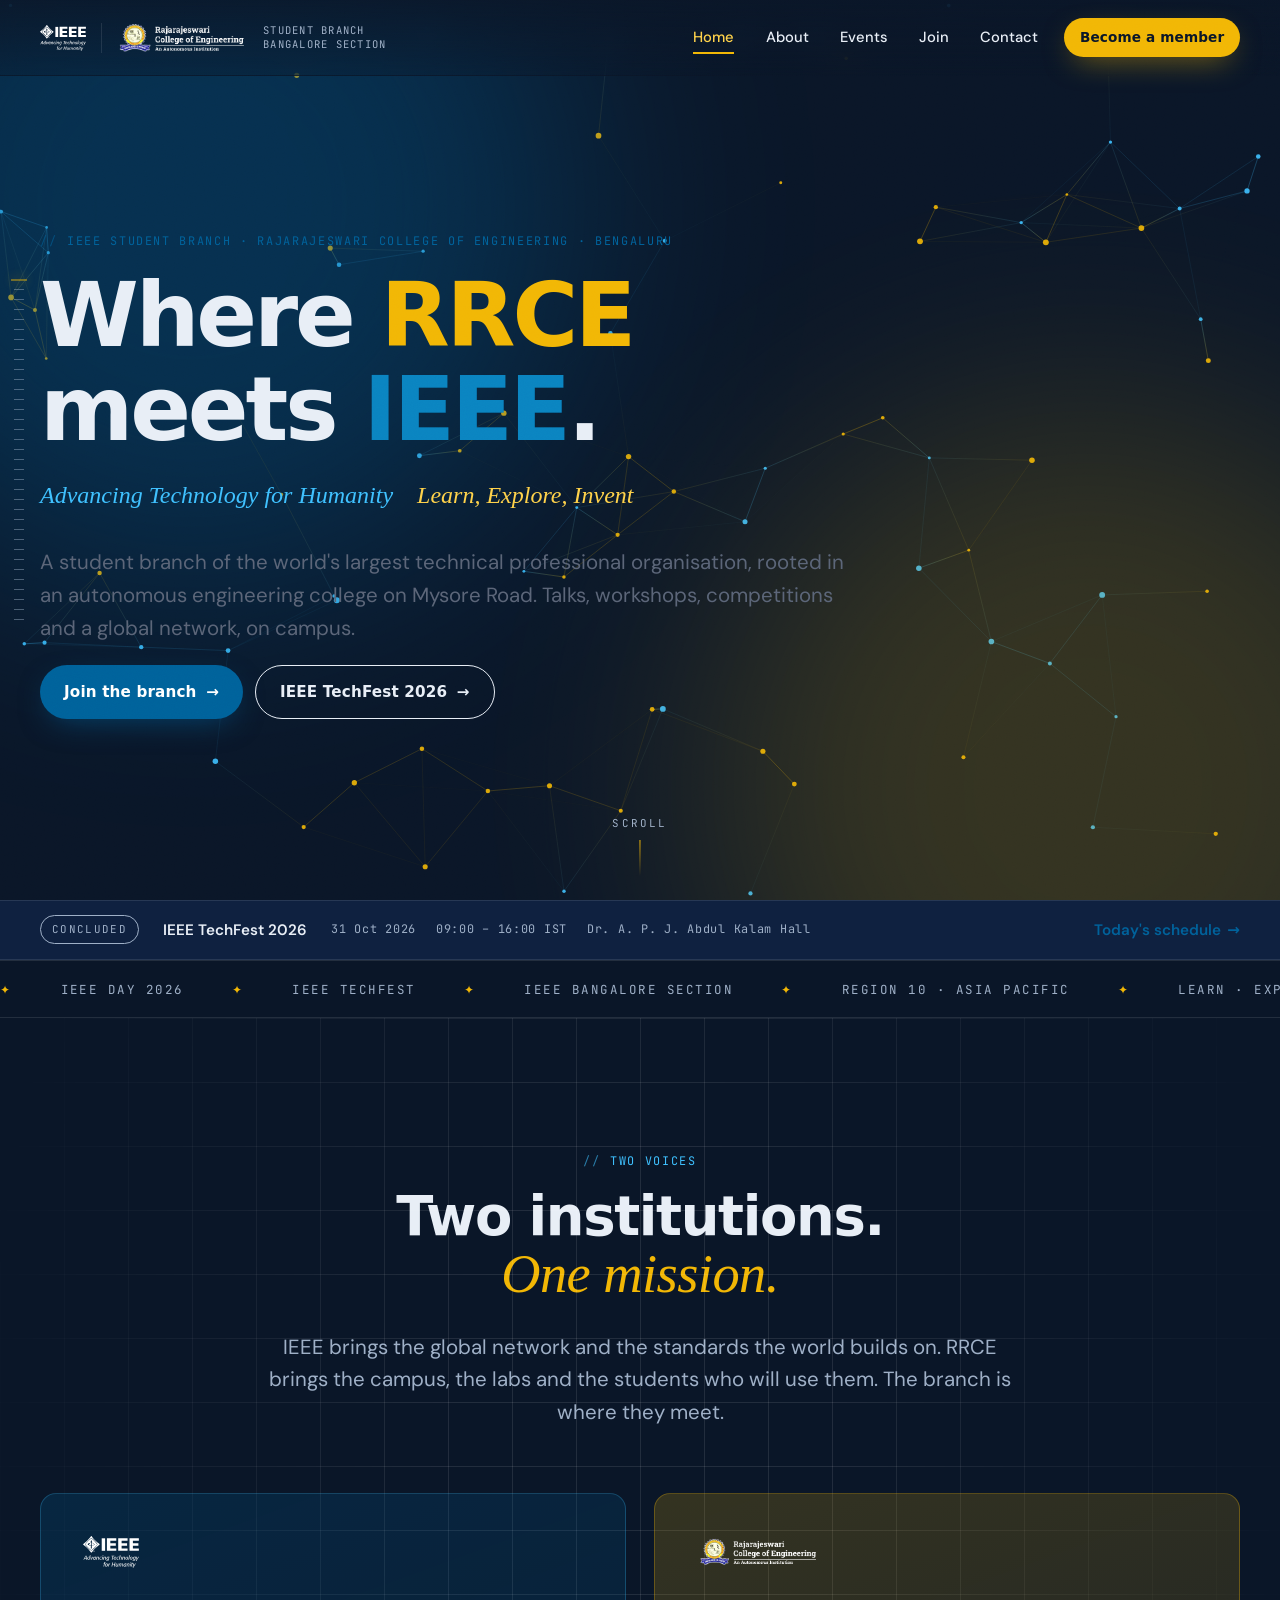
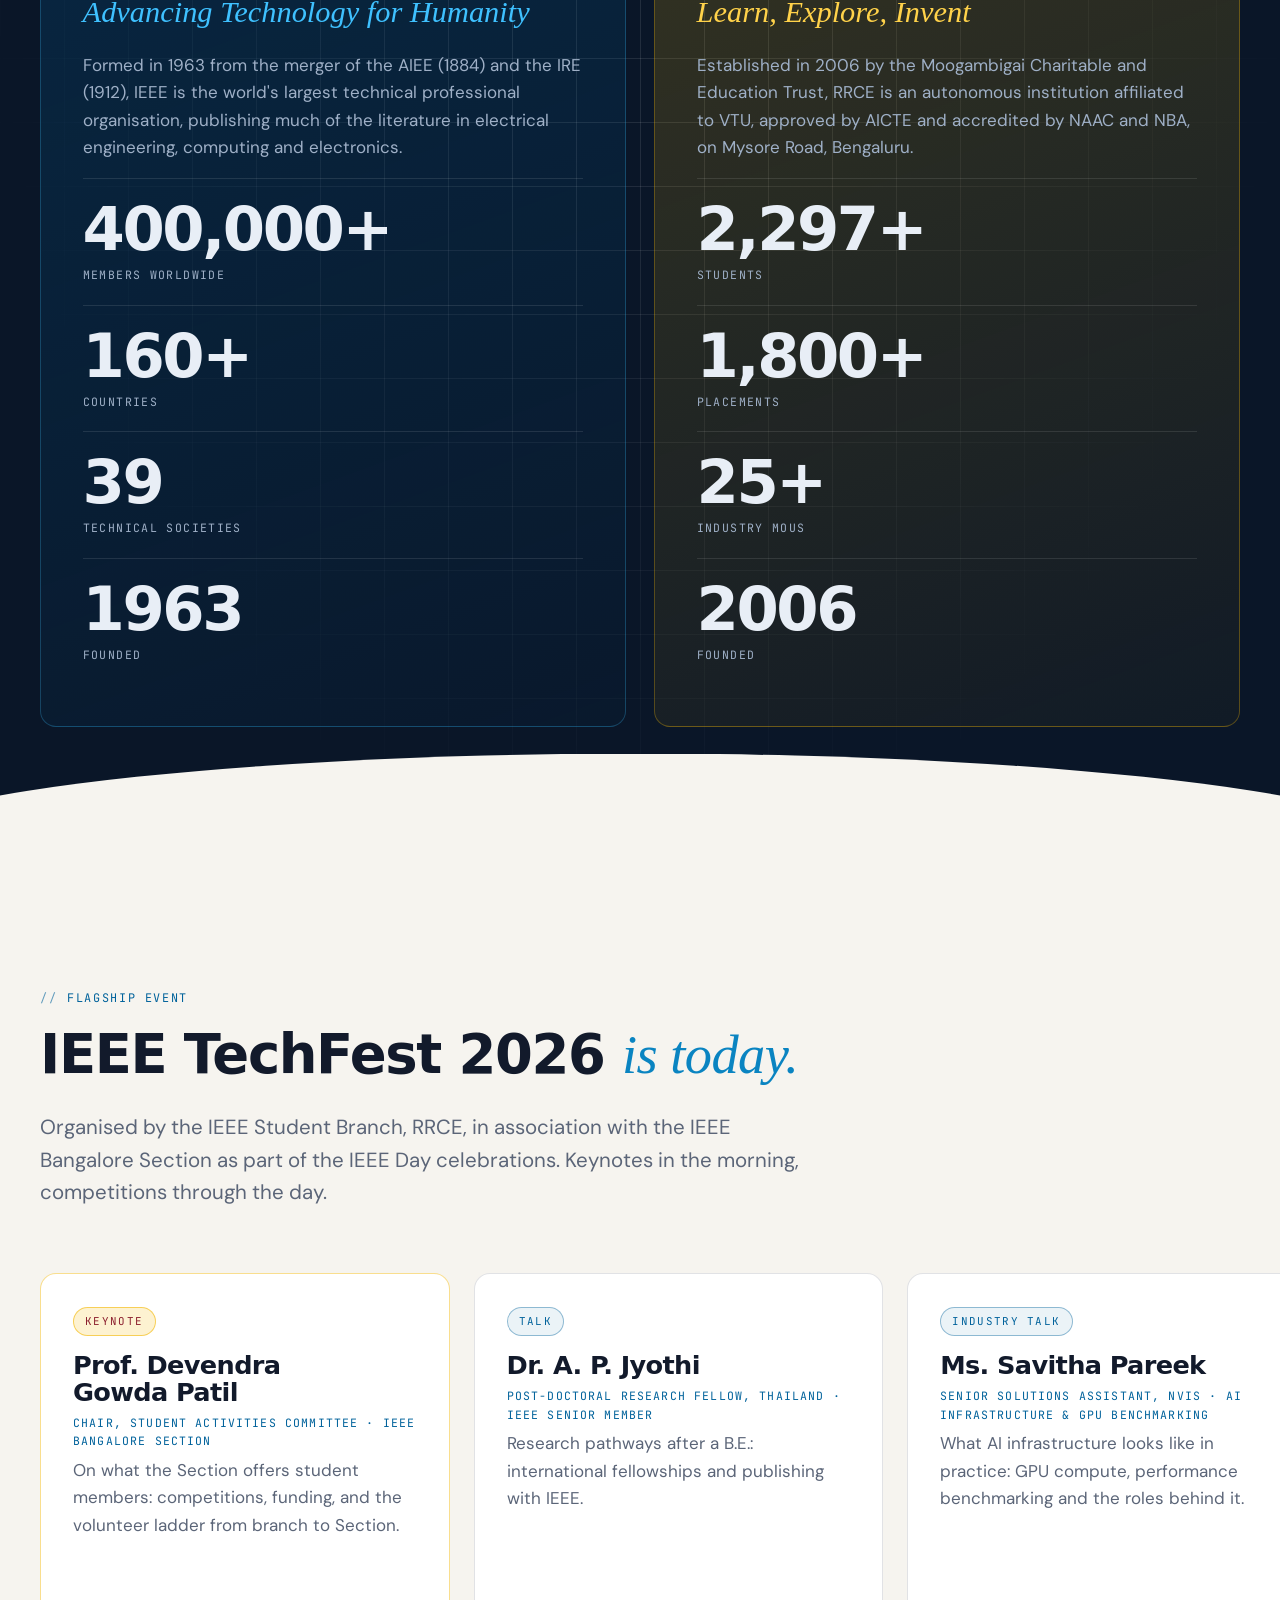
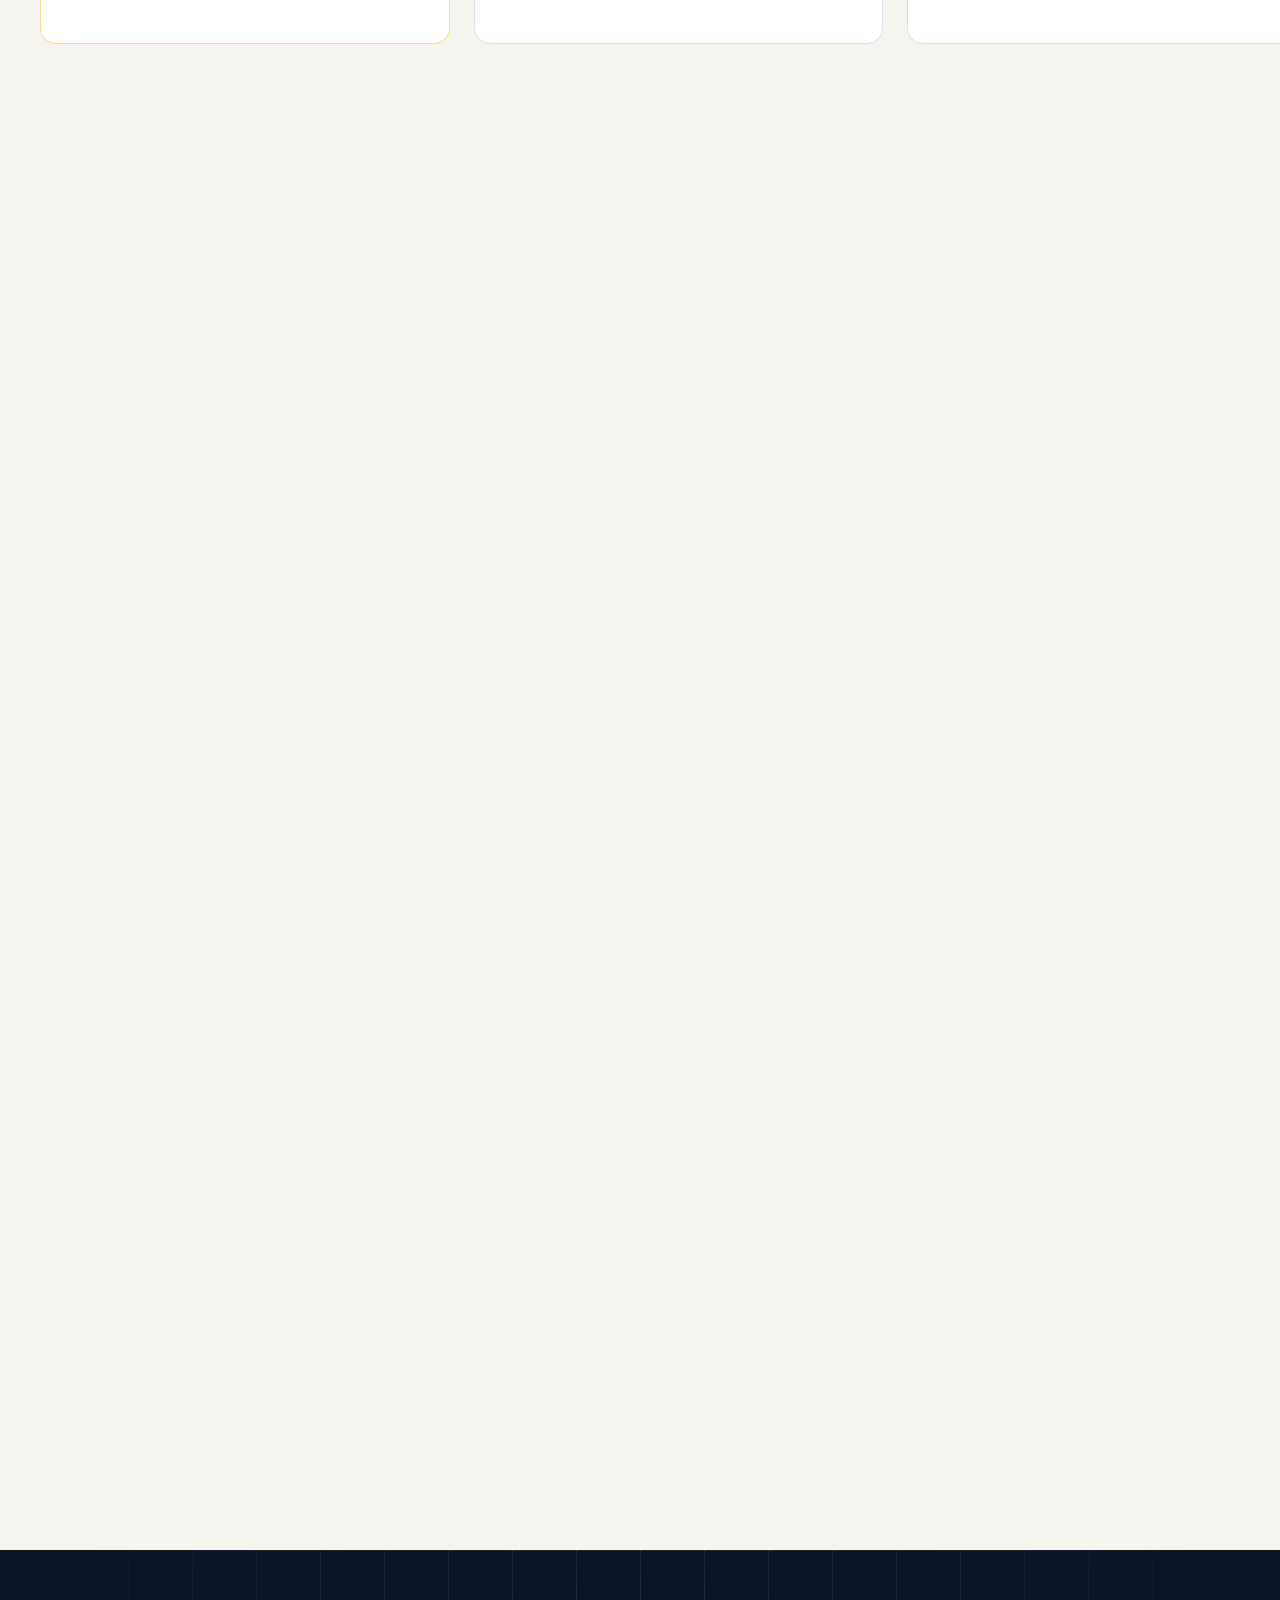
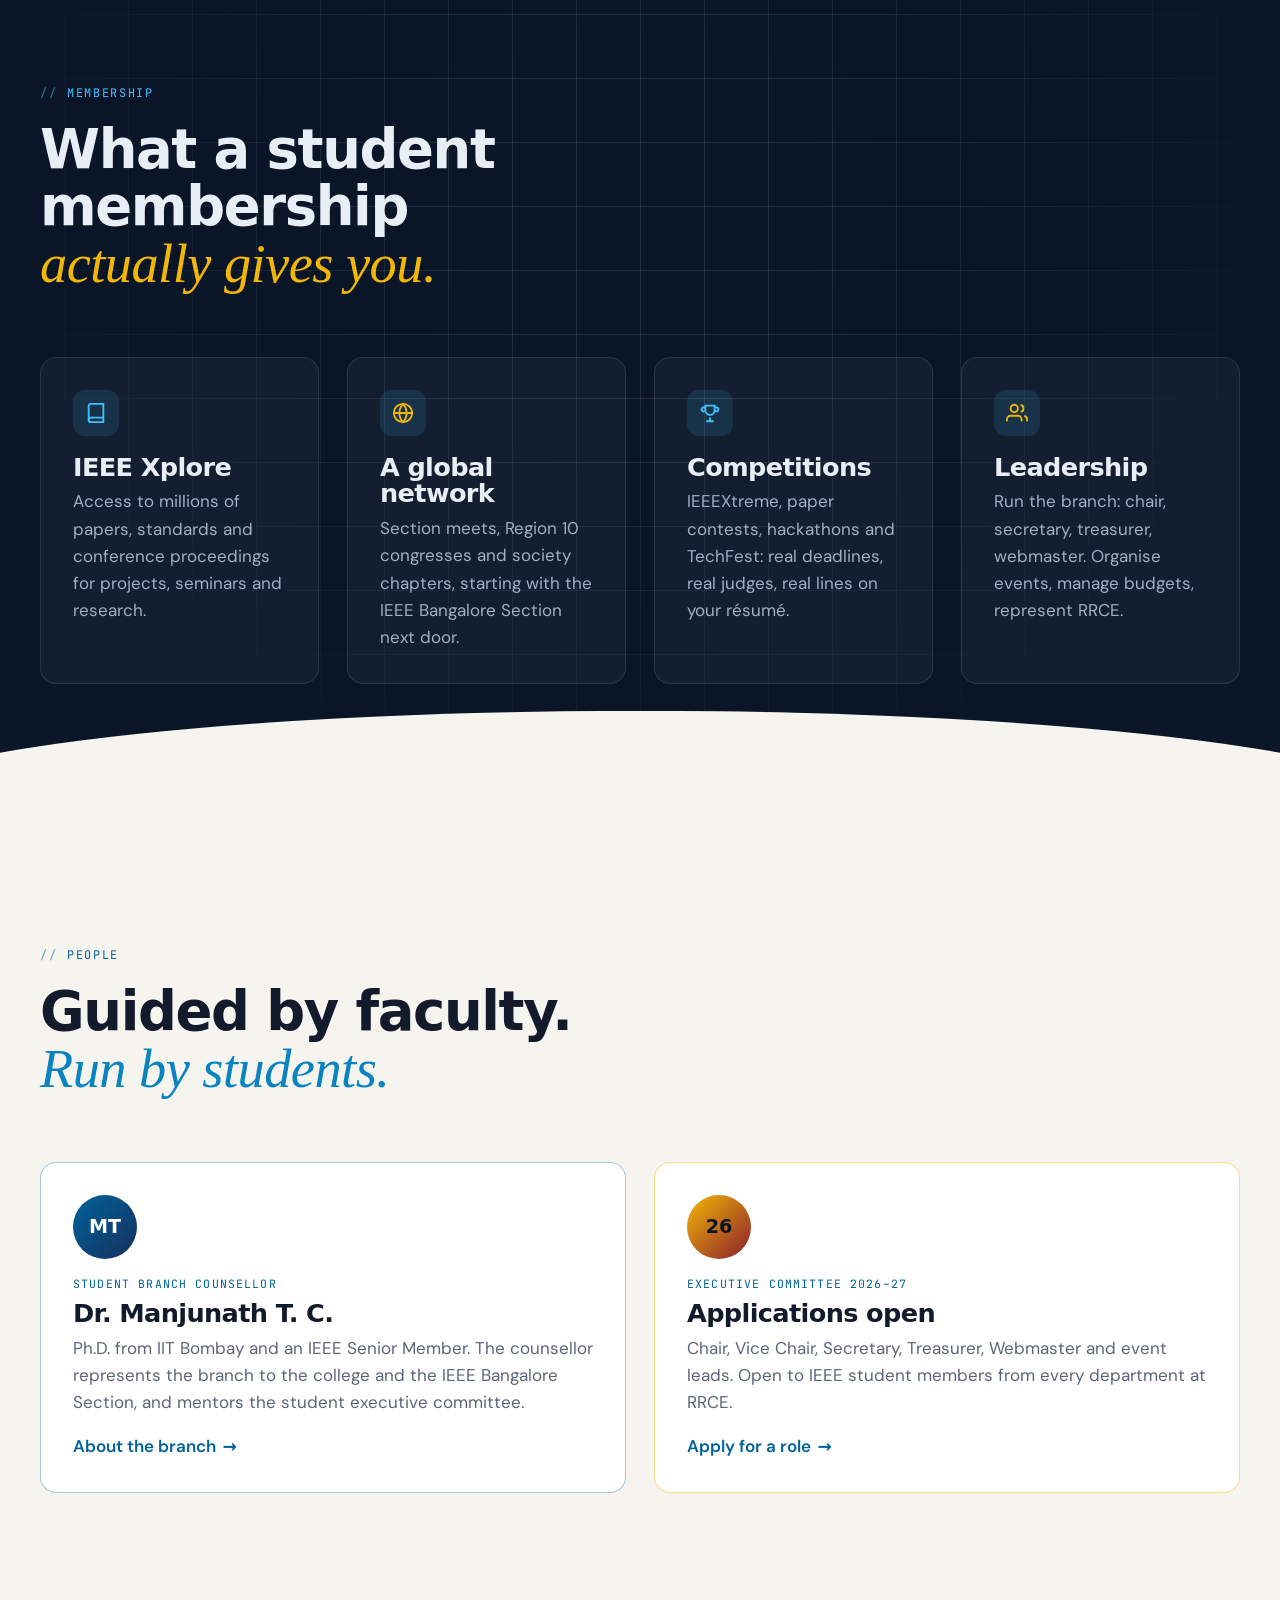
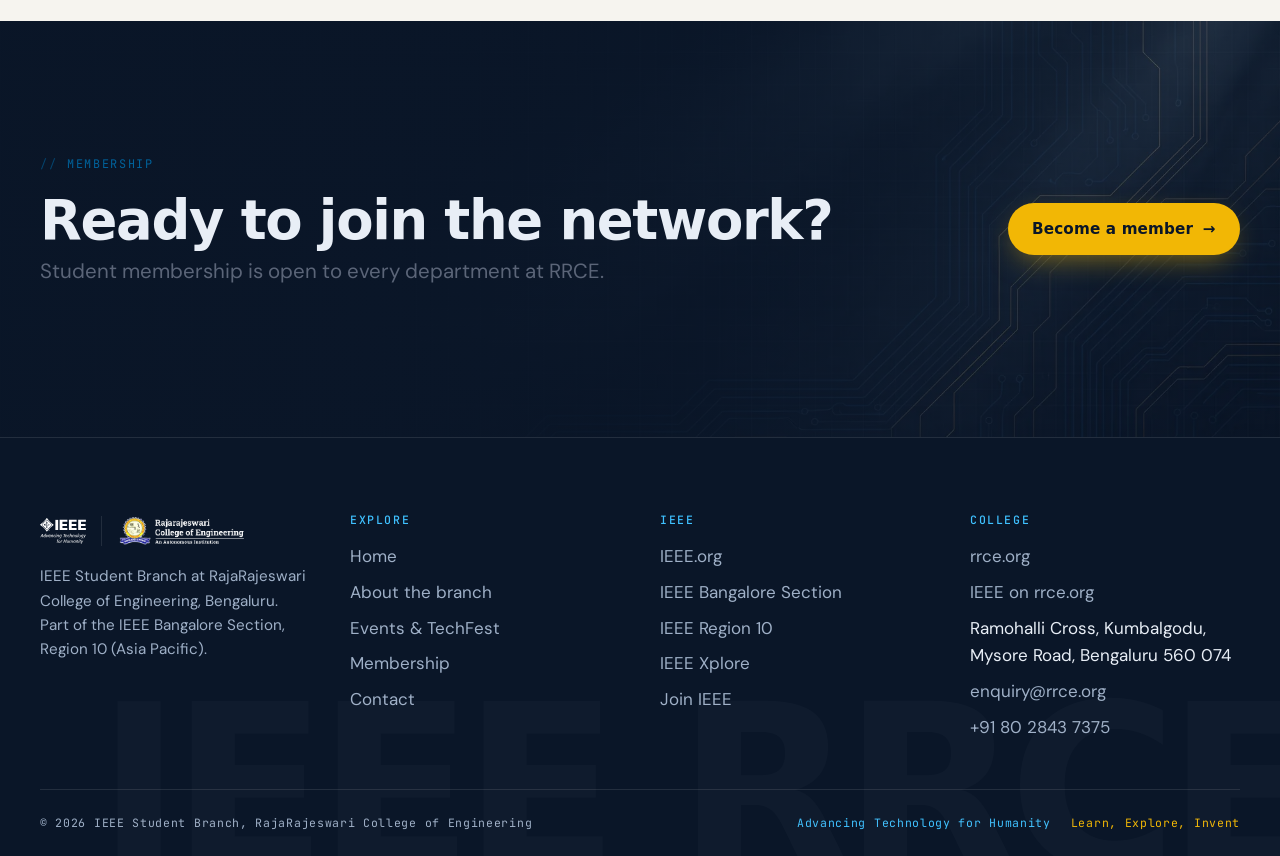
==== commit 8d1638ed: "Replace inline styles with named utility and component classes Co-Authored-By: Claude Fable 5.1 <nor" ====
--- a/index.html
+++ b/index.html
@@ -89,7 +89,7 @@
         <div class="section-head center" data-reveal>
           <p class="eyebrow">Two voices</p>
           <h2 id="voices-title">Two institutions. <span class="serif accent-gold">One mission.</span></h2>
-          <p class="lead" style="margin-inline:auto">IEEE brings the global network and the standards the world builds on. RRCE brings the campus, the labs and the students who will use them. The branch is where they meet.</p>
+          <p class="lead">IEEE brings the global network and the standards the world builds on. RRCE brings the campus, the labs and the students who will use them. The branch is where they meet.</p>
         </div>
         <div class="grid grid--2" data-reveal-stagger>
           <article class="voice voice--ieee">
@@ -120,7 +120,7 @@
     </section>
 
     <!-- ===== TechFest showcase (pinned horizontal strip on desktop) ===== -->
-    <section class="section is-light" aria-labelledby="techfest-title" style="padding-bottom:0">
+    <section class="section is-light section--flush-bottom" aria-labelledby="techfest-title">
       <div class="container">
         <div class="section-head" data-reveal>
           <p class="eyebrow">Flagship event</p>
@@ -132,45 +132,45 @@
         <div class="hstrip__track">
           <article class="card card--gold" data-tilt>
             <span class="badge badge--gold">Keynote</span>
-            <h3 style="margin-top:1rem">Prof. Devendra Gowda Patil</h3>
+            <h3>Prof. Devendra Gowda Patil</h3>
             <p class="person__role">Chair, Student Activities Committee · IEEE Bangalore Section</p>
             <p class="muted">On what the Section offers student members: competitions, funding, and the volunteer ladder from branch to Section.</p>
           </article>
           <article class="card" data-tilt>
             <span class="badge badge--ieee">Talk</span>
-            <h3 style="margin-top:1rem">Dr. A. P. Jyothi</h3>
+            <h3>Dr. A. P. Jyothi</h3>
             <p class="person__role">Post-Doctoral Research Fellow, Thailand · IEEE Senior Member</p>
             <p class="muted">Research pathways after a B.E.: international fellowships and publishing with IEEE.</p>
           </article>
           <article class="card" data-tilt>
             <span class="badge badge--ieee">Industry talk</span>
-            <h3 style="margin-top:1rem">Ms. Savitha Pareek</h3>
+            <h3>Ms. Savitha Pareek</h3>
             <p class="person__role">Senior Solutions Assistant, NVIS · AI infrastructure &amp; GPU benchmarking</p>
             <p class="muted">What AI infrastructure looks like in practice: GPU compute, performance benchmarking and the roles behind it.</p>
           </article>
           <article class="card" data-tilt>
             <span class="badge badge--ieee">Counsellor</span>
-            <h3 style="margin-top:1rem">Dr. Manjunath T. C.</h3>
+            <h3>Dr. Manjunath T. C.</h3>
             <p class="person__role">Ph.D. (IIT Bombay) · IEEE Senior Member · Branch Counsellor, RRCE</p>
             <p class="muted">Faculty counsellor of the branch and the bridge between students, the college and the Section.</p>
           </article>
           <article class="card card--gold" data-tilt>
             <span class="badge badge--live">Competition</span>
-            <h3 style="margin-top:1rem">Web Designing</h3>
+            <h3>Web Designing</h3>
             <p class="person__role">Aryabhata Hall · 2–3 hours · teams of up to 2</p>
             <p class="muted">Design and build a responsive website on a theme revealed at the venue, using HTML, CSS and JavaScript. Judged on aesthetics, code, responsiveness and completeness.</p>
             <a class="link-arrow" href="events.html#competitions">Rules &amp; rubric <span class="arrow">→</span></a>
           </article>
-          <article class="card" style="display:grid;place-items:center;text-align:center;background:var(--navy);color:var(--text-on-dark)">
+          <article class="card card--navy">
             <div>
-              <p class="eyebrow" style="justify-content:center;color:var(--cyan)">Full programme</p>
+              <p class="eyebrow">Full programme</p>
               <h3>Schedule, venues and calendar export</h3>
-              <a class="btn btn--gold" href="events.html" style="margin-top:1rem">See all events <span class="arrow">→</span></a>
+              <a class="btn btn--gold" href="events.html">See all events <span class="arrow">→</span></a>
             </div>
           </article>
         </div>
       </div>
-      <div style="height:var(--section-y)"></div>
+      <div class="spacer" aria-hidden="true"></div>
     </section>
 
     <!-- ===== Why join ===== -->
--- a/css/styles.css
+++ b/css/styles.css
@@ -155,6 +155,13 @@
 .flex { display: flex; gap: 1rem; flex-wrap: wrap; align-items: center; }
 .stack > * + * { margin-top: 1rem; }
 .center { text-align: center; }
+.section-head.center .lead { margin-inline: auto; }
+.split--top { align-items: start; }
+.section--flush-bottom { padding-bottom: 0; }
+.spacer { height: var(--section-y); }
+.mt-1 { margin-top: 1rem; }
+.mt-2 { margin-top: 2rem; }
+.list-decimal { list-style: decimal inside; }
 
 /* Blueprint grid backdrop */
 .blueprint::before {
@@ -356,6 +363,10 @@
 .card:hover .card__media img { transform: scale(1.05); }
 .card--gold { border-color: rgba(242, 183, 5, 0.45); }
 .card--ieee { border-color: rgba(0, 98, 155, 0.35); }
+.card .badge + h3 { margin-top: 1rem; }
+.card--navy { display: grid; place-items: center; text-align: center; background: var(--navy); color: var(--text-on-dark); border-color: var(--navy); color-scheme: dark; }
+.card--navy .eyebrow { justify-content: center; color: var(--cyan); }
+.card--navy .btn { margin-top: 1rem; }
 
 /* Person card */
 .person { text-align: left; }
@@ -413,6 +424,10 @@
 .field input:focus, .field select:focus, .field textarea:focus { outline: none; border-color: var(--ieee); box-shadow: 0 0 0 4px rgba(0, 98, 155, 0.15); }
 .field [aria-invalid="true"] { border-color: var(--maroon); box-shadow: 0 0 0 4px rgba(139, 30, 45, 0.12); }
 .field__error { font-size: 0.82rem; color: var(--maroon); min-height: 1.2em; }
+.field--fieldset { border: 0; padding: 0; margin: 0; min-width: 0; }
+.field--fieldset legend { font-family: var(--font-mono); font-size: 0.72rem; letter-spacing: 0.12em; text-transform: uppercase; color: var(--muted-on-light); margin-bottom: 0.4rem; padding: 0; }
+.field--check label { display: flex; gap: 0.6rem; align-items: flex-start; text-transform: none; letter-spacing: 0; font-family: var(--font-body); font-size: 0.95rem; color: var(--text-on-light); }
+.field--check input { width: auto; margin-top: 0.25rem; }
 .checks { display: flex; flex-wrap: wrap; gap: 0.5rem; }
 .chip { position: relative; }
 .chip input { position: absolute; opacity: 0; inset: 0; cursor: pointer; }
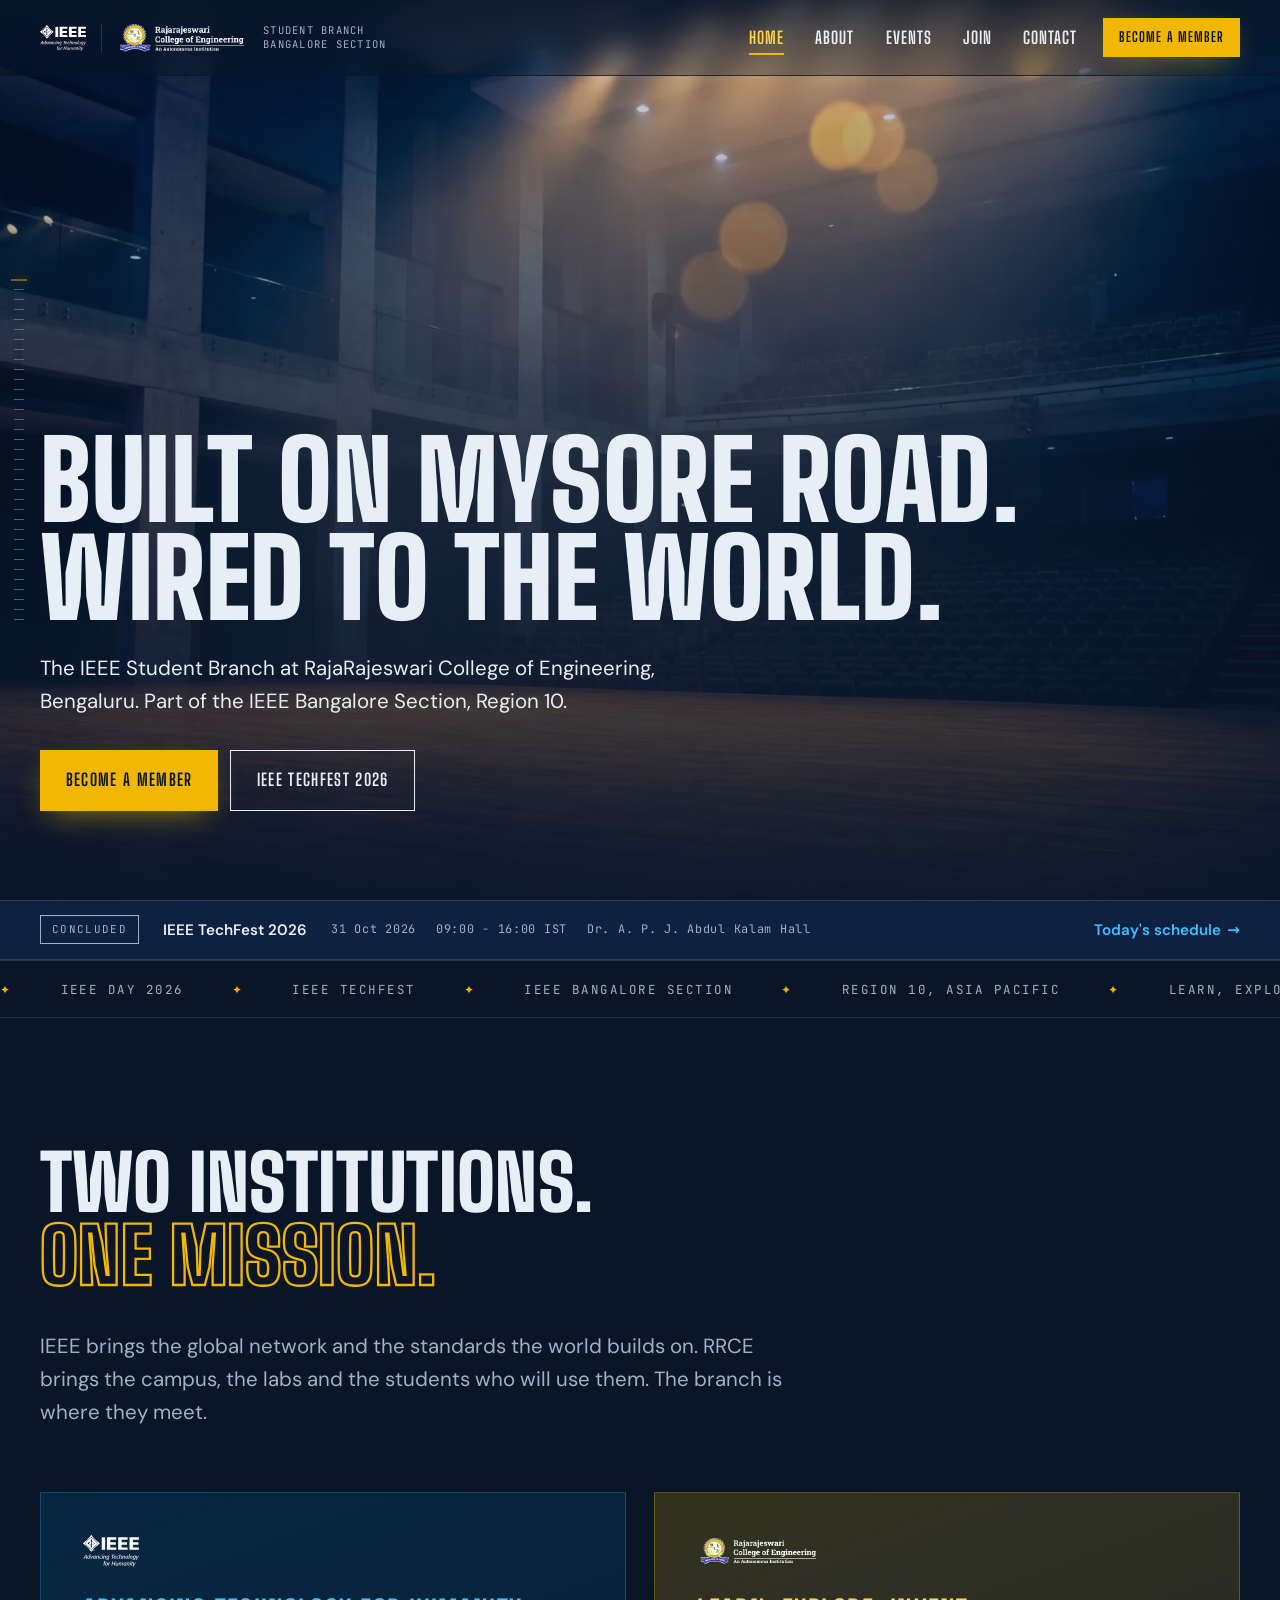
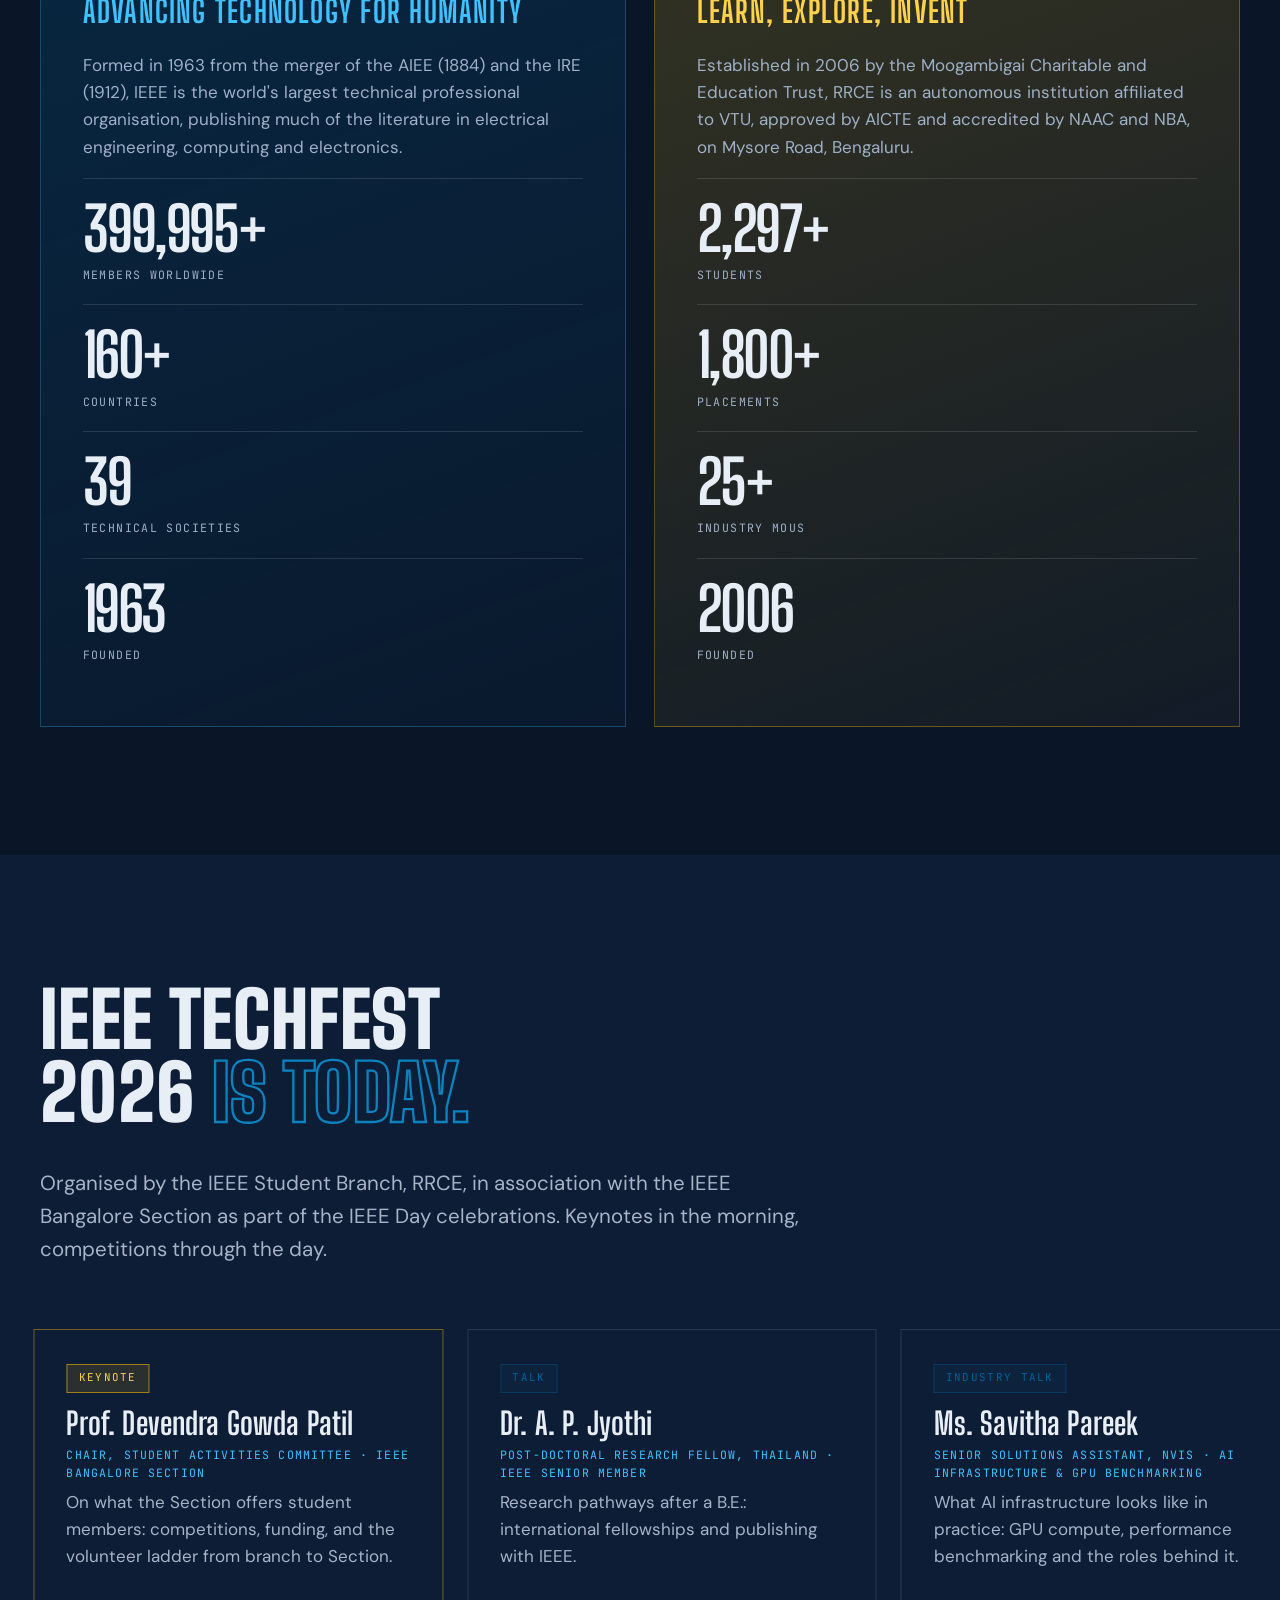
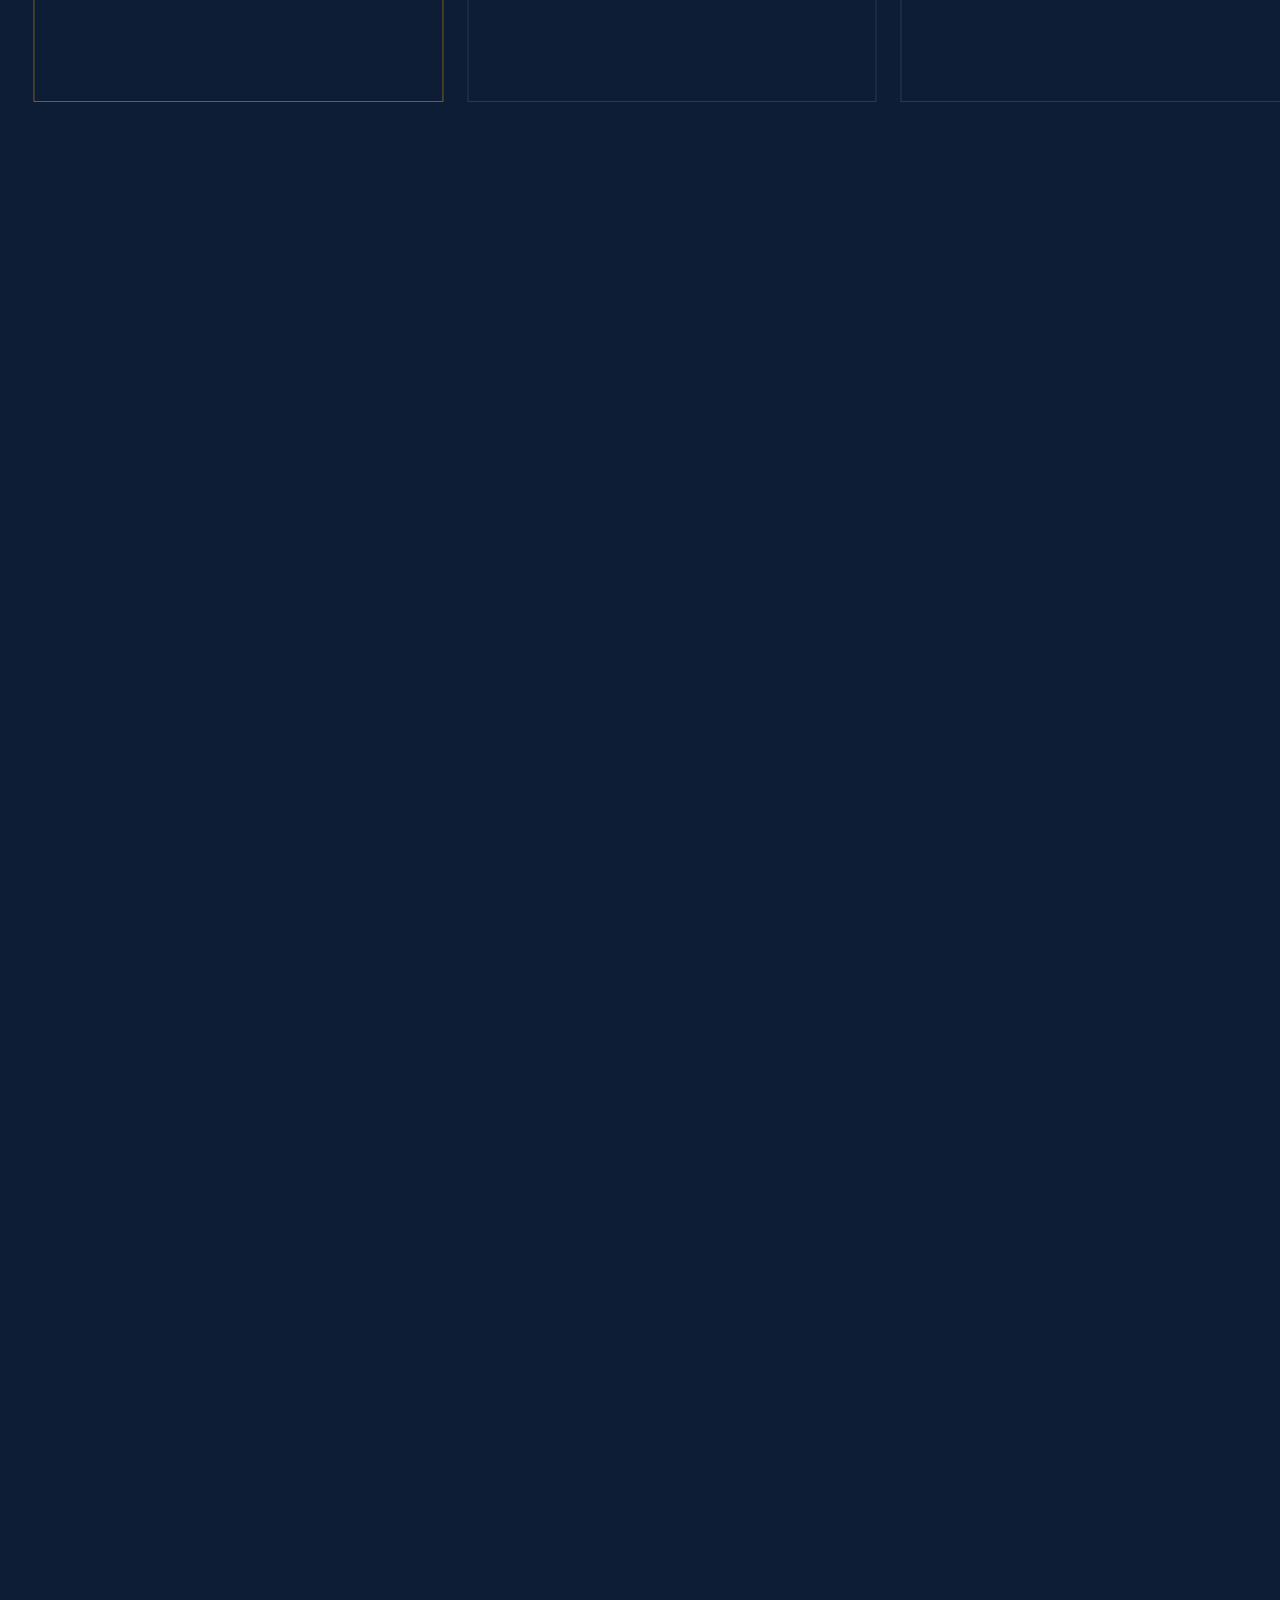
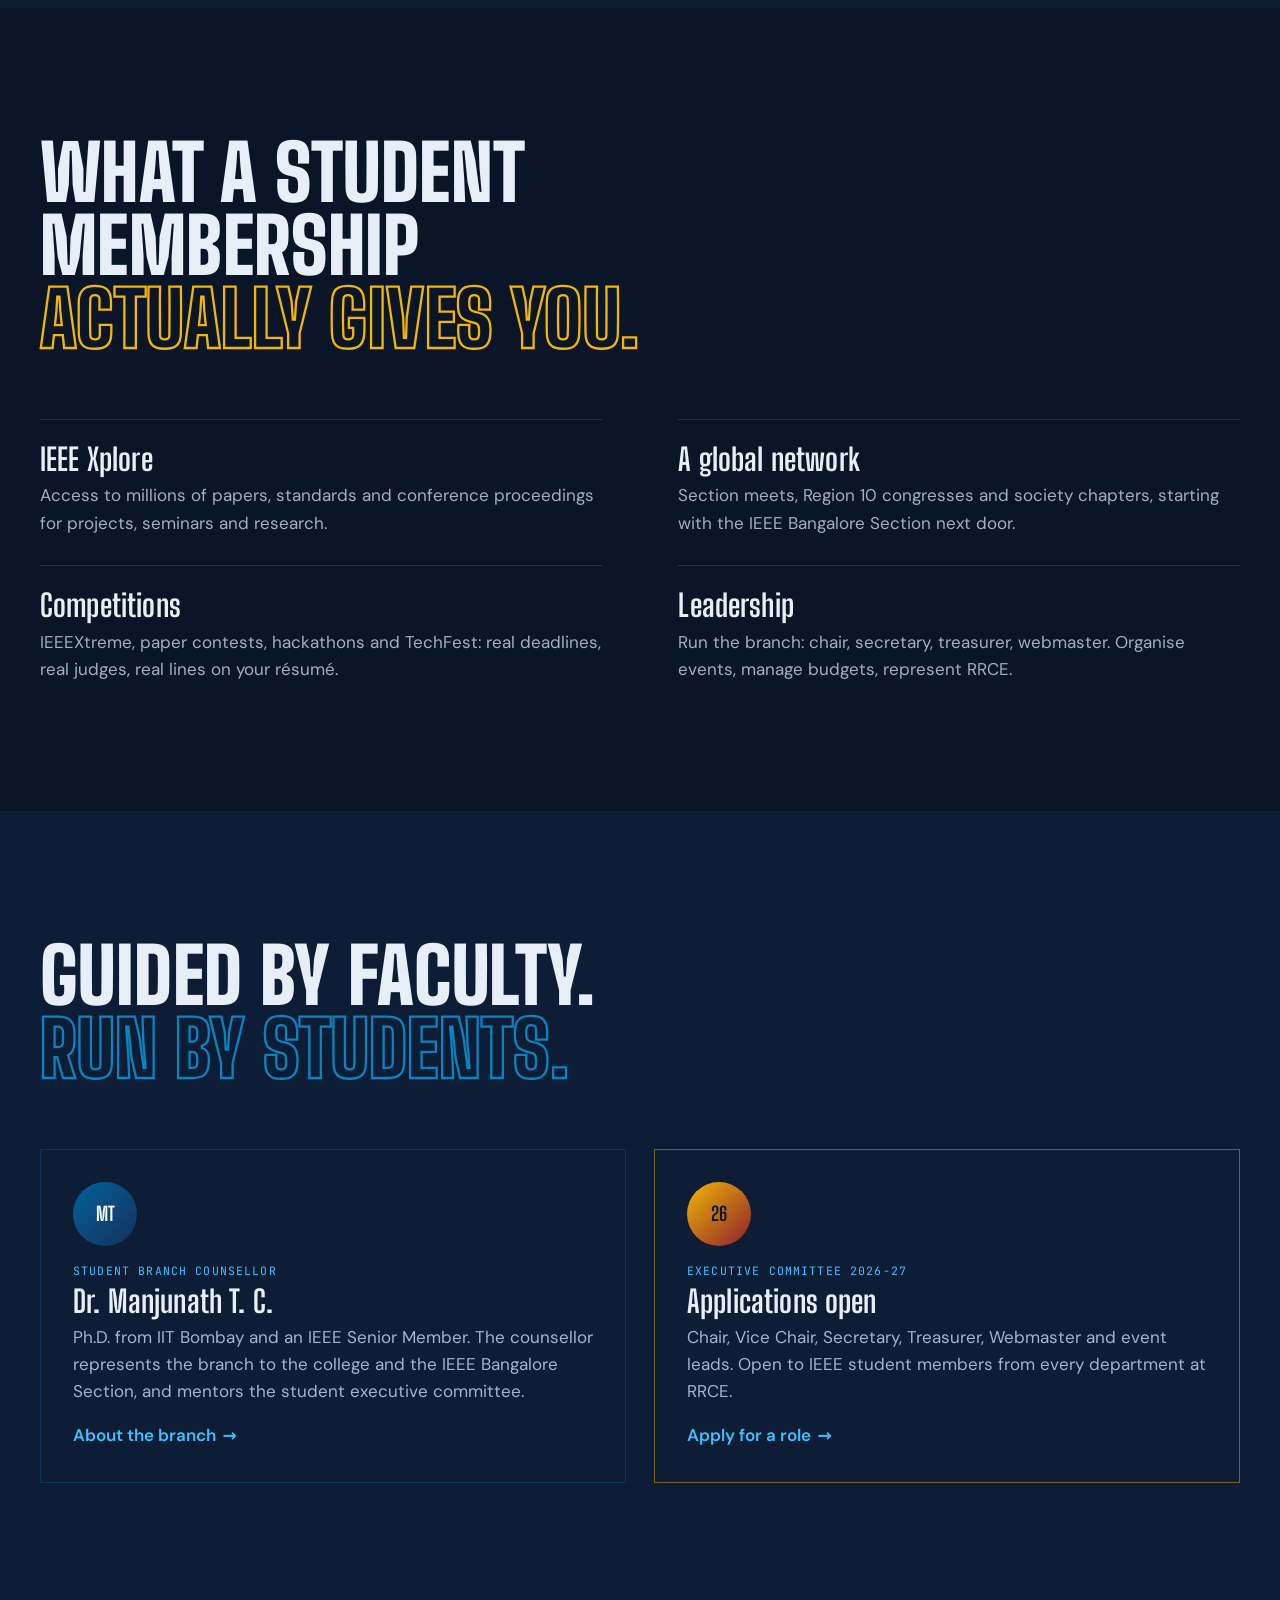
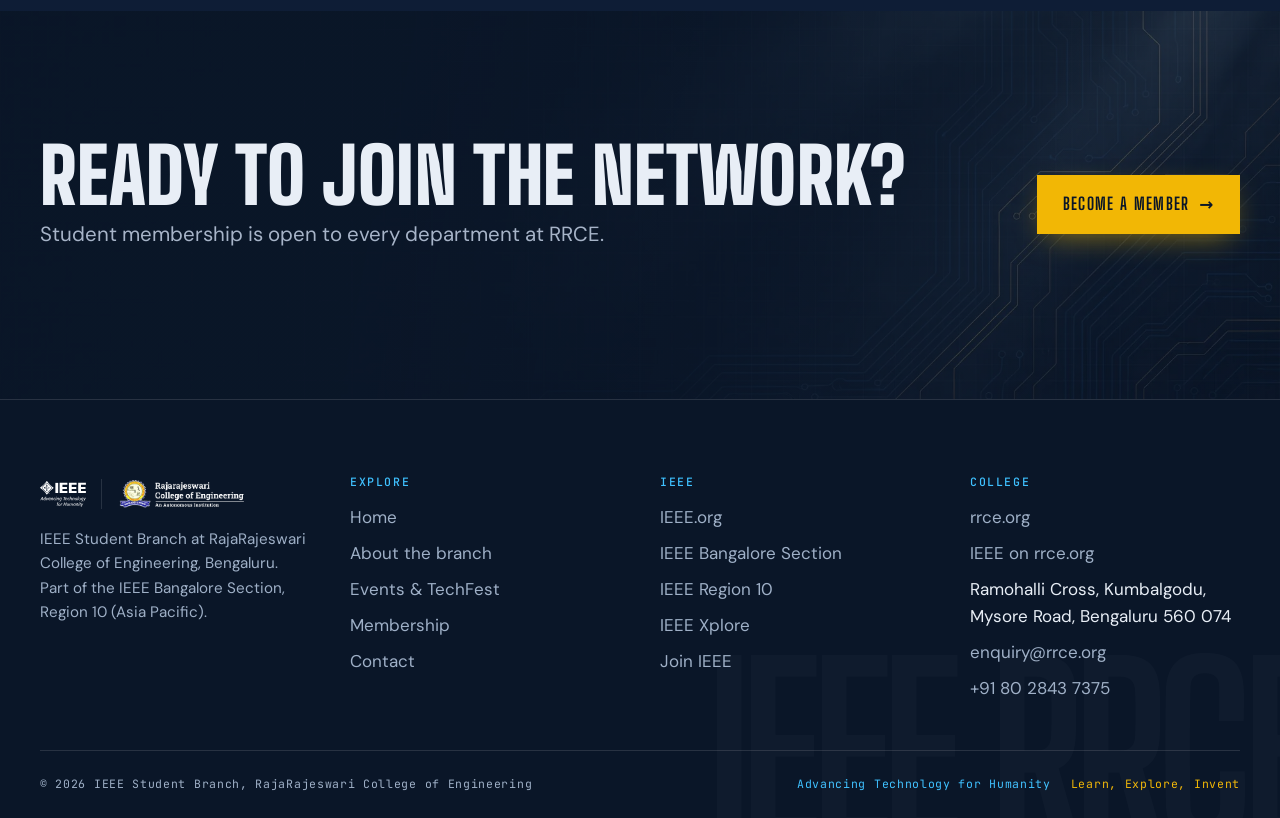
==== commit 95a10d9d: "Editorial restyle: single dark theme, condensed poster type, photo hero, flat hairline layout; remov" ====
--- a/index.html
+++ b/index.html
@@ -16,7 +16,7 @@
   <!-- ===== Header: co-branded lockup (IEEE | RRCE) ===== -->
   <header class="header">
     <div class="container header__inner">
-      <a class="lockup" href="index.html" aria-label="IEEE RRCE — home">
+      <a class="lockup" href="index.html" aria-label="IEEE RRCE, home">
         <img class="lockup__ieee" src="assets/brand/ieee-logo.svg" alt="IEEE" width="46" height="26">
         <span class="lockup__divider" aria-hidden="true"></span>
         <img class="lockup__rrce" src="assets/brand/rrce-logo.png" alt="RajaRajeswari College of Engineering" width="133" height="34">
@@ -41,25 +41,15 @@
   <main id="main">
     <!-- ===== Hero ===== -->
     <section class="hero" aria-labelledby="hero-title">
-      <canvas class="hero__canvas" aria-hidden="true"></canvas>
-      <div class="hero__glow hero__glow--ieee" aria-hidden="true"></div>
-      <div class="hero__glow hero__glow--gold" aria-hidden="true"></div>
-      <div class="container">
-        <div class="hero__content">
-          <p class="eyebrow">IEEE Student Branch · RajaRajeswari College of Engineering · Bengaluru</p>
-          <h1 id="hero-title" data-split>Where <span class="accent-gold">RRCE</span> meets <span class="accent-ieee">IEEE</span>.</h1>
-          <p class="hero__taglines" data-reveal>
-            <span>Advancing Technology for Humanity</span>
-            <span>Learn, Explore, Invent</span>
-          </p>
-          <p class="lead" data-reveal>A student branch of the world's largest technical professional organisation, rooted in an autonomous engineering college on Mysore Road. Talks, workshops, competitions and a global network, on campus.</p>
-          <div class="hero__actions" data-reveal>
-            <a class="btn btn--primary" href="join.html">Join the branch <span class="arrow">→</span></a>
-            <a class="btn btn--ghost" href="events.html">IEEE TechFest 2026 <span class="arrow">→</span></a>
-          </div>
-        </div>
-      </div>
-      <div class="hero__scroll" aria-hidden="true">Scroll</div>
+      <img class="hero__img" src="assets/img/techfest-stage.webp" alt="An empty auditorium stage lit in blue and gold before IEEE TechFest 2026 at RRCE" width="1800" height="1005" fetchpriority="high">
+      <div class="container hero__content">
+        <h1 id="hero-title" data-split>Built on Mysore Road.<br>Wired to the world.</h1>
+        <p class="lead">The IEEE Student Branch at RajaRajeswari College of Engineering, Bengaluru. Part of the IEEE Bangalore Section, Region 10.</p>
+        <div class="hero__actions">
+          <a class="btn btn--gold" href="join.html">Become a member</a>
+          <a class="btn btn--ghost" href="events.html">IEEE TechFest 2026</a>
+        </div>
+      </div>
     </section>
 
     <!-- ===== Live event strip (status is computed from today's date) ===== -->
@@ -69,7 +59,7 @@
         <strong>IEEE TechFest 2026</strong>
         <span class="live-strip__meta">
           <span>31 Oct 2026</span>
-          <span>09:00 – 16:00 IST</span>
+          <span>09:00 - 16:00 IST</span>
           <span>Dr. A. P. J. Abdul Kalam Hall</span>
         </span>
         <a class="link-arrow" href="events.html">Today's schedule <span class="arrow">→</span></a>
@@ -79,15 +69,14 @@
     <!-- ===== Marquee ===== -->
     <div class="marquee is-dark" aria-hidden="true">
       <div class="marquee__track">
-        <span>IEEE Day 2026</span><span>IEEE TechFest</span><span>IEEE Bangalore Section</span><span>Region 10 · Asia Pacific</span><span>Learn · Explore · Invent</span><span>Advancing Technology for Humanity</span>
+        <span>IEEE Day 2026</span><span>IEEE TechFest</span><span>IEEE Bangalore Section</span><span>Region 10, Asia Pacific</span><span>Learn, Explore, Invent</span><span>Advancing Technology for Humanity</span>
       </div>
     </div>
 
     <!-- ===== Two institutions, one mission ===== -->
     <section class="section is-dark blueprint" aria-labelledby="voices-title">
       <div class="container">
-        <div class="section-head center" data-reveal>
-          <p class="eyebrow">Two voices</p>
+        <div class="section-head" data-reveal>
           <h2 id="voices-title">Two institutions. <span class="serif accent-gold">One mission.</span></h2>
           <p class="lead">IEEE brings the global network and the standards the world builds on. RRCE brings the campus, the labs and the students who will use them. The branch is where they meet.</p>
         </div>
@@ -123,7 +112,6 @@
     <section class="section is-light section--flush-bottom" aria-labelledby="techfest-title">
       <div class="container">
         <div class="section-head" data-reveal>
-          <p class="eyebrow">Flagship event</p>
           <h2 id="techfest-title">IEEE TechFest 2026 <span class="serif accent-ieee">is today.</span></h2>
           <p class="lead">Organised by the IEEE Student Branch, RRCE, in association with the IEEE Bangalore Section as part of the IEEE Day celebrations. Keynotes in the morning, competitions through the day.</p>
         </div>
@@ -157,13 +145,12 @@
           <article class="card card--gold" data-tilt>
             <span class="badge badge--live">Competition</span>
             <h3>Web Designing</h3>
-            <p class="person__role">Aryabhata Hall · 2–3 hours · teams of up to 2</p>
+            <p class="person__role">Aryabhata Hall · 2-3 hours · teams of up to 2</p>
             <p class="muted">Design and build a responsive website on a theme revealed at the venue, using HTML, CSS and JavaScript. Judged on aesthetics, code, responsiveness and completeness.</p>
             <a class="link-arrow" href="events.html#competitions">Rules &amp; rubric <span class="arrow">→</span></a>
           </article>
           <article class="card card--navy">
             <div>
-              <p class="eyebrow">Full programme</p>
               <h3>Schedule, venues and calendar export</h3>
               <a class="btn btn--gold" href="events.html">See all events <span class="arrow">→</span></a>
             </div>
@@ -177,7 +164,6 @@
     <section class="section is-dark blueprint" aria-labelledby="why-title">
       <div class="container">
         <div class="section-head" data-reveal>
-          <p class="eyebrow">Membership</p>
           <h2 id="why-title">What a student membership <span class="serif accent-gold">actually gives you.</span></h2>
         </div>
         <div class="grid grid--4" data-reveal-stagger>
@@ -210,7 +196,6 @@
     <section class="section is-light" aria-labelledby="people-title">
       <div class="container">
         <div class="section-head" data-reveal>
-          <p class="eyebrow">People</p>
           <h2 id="people-title">Guided by faculty. <span class="serif accent-ieee">Run by students.</span></h2>
         </div>
         <div class="grid grid--2" data-reveal-stagger>
@@ -223,7 +208,7 @@
           </article>
           <article class="card person card--gold" data-tilt>
             <div class="person__avatar person__avatar--gold" aria-hidden="true">26</div>
-            <p class="person__role">Executive Committee 2026–27</p>
+            <p class="person__role">Executive Committee 2026-27</p>
             <h3>Applications open</h3>
             <p class="muted">Chair, Vice Chair, Secretary, Treasurer, Webmaster and event leads. Open to IEEE student members from every department at RRCE.</p>
             <a class="link-arrow" href="join.html#execom">Apply for a role <span class="arrow">→</span></a>
@@ -236,7 +221,6 @@
     <section class="section cta-band" aria-labelledby="cta-title">
       <div class="container" data-reveal>
         <div>
-          <p class="eyebrow">Membership</p>
           <h2 id="cta-title">Ready to join the network?</h2>
           <p class="lead">Student membership is open to every department at RRCE.</p>
         </div>
@@ -250,7 +234,7 @@
     <div class="container">
       <div class="footer__grid">
         <div class="footer__brand">
-          <a class="lockup" href="index.html" aria-label="IEEE RRCE — home">
+          <a class="lockup" href="index.html" aria-label="IEEE RRCE, home">
             <img class="lockup__ieee" src="assets/brand/ieee-logo.svg" alt="IEEE" width="46" height="26">
             <span class="lockup__divider" aria-hidden="true"></span>
             <img class="lockup__rrce" src="assets/brand/rrce-logo.png" alt="RajaRajeswari College of Engineering" width="133" height="34">
@@ -301,6 +285,5 @@
   <script src="js/vendor/ScrollTrigger.min.js"></script>
   <script src="js/vendor/lenis.min.js"></script>
   <script src="js/main.js"></script>
-  <script src="js/hero.js"></script>
 </body>
 </html>
--- a/css/fonts.css
+++ b/css/fonts.css
@@ -1,31 +1,4 @@
 /* Self-hosted fonts (latin subset) so the site renders identically offline */
-@font-face {
-  font-family: 'Bricolage Grotesque';
-  font-style: normal;
-  font-weight: 500;
-  font-stretch: 100%;
-  font-display: swap;
-  src: url(../assets/fonts/BricolageGrotesque-500-normal.woff2) format('woff2');
-  unicode-range: U+0000-00FF, U+0131, U+0152-0153, U+02BB-02BC, U+02C6, U+02DA, U+02DC, U+0304, U+0308, U+0329, U+2000-206F, U+20AC, U+2122, U+2191, U+2193, U+2212, U+2215, U+FEFF, U+FFFD;
-}
-@font-face {
-  font-family: 'Bricolage Grotesque';
-  font-style: normal;
-  font-weight: 600;
-  font-stretch: 100%;
-  font-display: swap;
-  src: url(../assets/fonts/BricolageGrotesque-600-normal.woff2) format('woff2');
-  unicode-range: U+0000-00FF, U+0131, U+0152-0153, U+02BB-02BC, U+02C6, U+02DA, U+02DC, U+0304, U+0308, U+0329, U+2000-206F, U+20AC, U+2122, U+2191, U+2193, U+2212, U+2215, U+FEFF, U+FFFD;
-}
-@font-face {
-  font-family: 'Bricolage Grotesque';
-  font-style: normal;
-  font-weight: 700;
-  font-stretch: 100%;
-  font-display: swap;
-  src: url(../assets/fonts/BricolageGrotesque-700-normal.woff2) format('woff2');
-  unicode-range: U+0000-00FF, U+0131, U+0152-0153, U+02BB-02BC, U+02C6, U+02DA, U+02DC, U+0304, U+0308, U+0329, U+2000-206F, U+20AC, U+2122, U+2191, U+2193, U+2212, U+2215, U+FEFF, U+FFFD;
-}
 @font-face {
   font-family: 'DM Sans';
   font-style: normal;
@@ -51,14 +24,6 @@
   unicode-range: U+0000-00FF, U+0131, U+0152-0153, U+02BB-02BC, U+02C6, U+02DA, U+02DC, U+0304, U+0308, U+0329, U+2000-206F, U+20AC, U+2122, U+2191, U+2193, U+2212, U+2215, U+FEFF, U+FFFD;
 }
 @font-face {
-  font-family: 'Instrument Serif';
-  font-style: italic;
-  font-weight: 400;
-  font-display: swap;
-  src: url(../assets/fonts/InstrumentSerif-400-italic.woff2) format('woff2');
-  unicode-range: U+0000-00FF, U+0131, U+0152-0153, U+02BB-02BC, U+02C6, U+02DA, U+02DC, U+0304, U+0308, U+0329, U+2000-206F, U+20AC, U+2122, U+2191, U+2193, U+2212, U+2215, U+FEFF, U+FFFD;
-}
-@font-face {
   font-family: 'JetBrains Mono';
   font-style: normal;
   font-weight: 400;
@@ -74,3 +39,27 @@
   src: url(../assets/fonts/JetBrainsMono-500-normal.woff2) format('woff2');
   unicode-range: U+0000-00FF, U+0131, U+0152-0153, U+02BB-02BC, U+02C6, U+02DA, U+02DC, U+0304, U+0308, U+0329, U+2000-206F, U+20AC, U+2122, U+2191, U+2193, U+2212, U+2215, U+FEFF, U+FFFD;
 }
+@font-face {
+  font-family: 'Big Shoulders Display';
+  font-style: normal;
+  font-weight: 500;
+  font-display: swap;
+  src: url(../assets/fonts/BigShouldersDisplay-500-normal.woff2) format('woff2');
+  unicode-range: U+0000-00FF, U+0131, U+0152-0153, U+02BB-02BC, U+02C6, U+02DA, U+02DC, U+0304, U+0308, U+0329, U+2000-206F, U+20AC, U+2122, U+2191, U+2193, U+2212, U+2215, U+FEFF, U+FFFD;
+}
+@font-face {
+  font-family: 'Big Shoulders Display';
+  font-style: normal;
+  font-weight: 700;
+  font-display: swap;
+  src: url(../assets/fonts/BigShouldersDisplay-700-normal.woff2) format('woff2');
+  unicode-range: U+0000-00FF, U+0131, U+0152-0153, U+02BB-02BC, U+02C6, U+02DA, U+02DC, U+0304, U+0308, U+0329, U+2000-206F, U+20AC, U+2122, U+2191, U+2193, U+2212, U+2215, U+FEFF, U+FFFD;
+}
+@font-face {
+  font-family: 'Big Shoulders Display';
+  font-style: normal;
+  font-weight: 900;
+  font-display: swap;
+  src: url(../assets/fonts/BigShouldersDisplay-900-normal.woff2) format('woff2');
+  unicode-range: U+0000-00FF, U+0131, U+0152-0153, U+02BB-02BC, U+02C6, U+02DA, U+02DC, U+0304, U+0308, U+0329, U+2000-206F, U+20AC, U+2122, U+2191, U+2193, U+2212, U+2215, U+FEFF, U+FFFD;
+}
--- a/css/styles.css
+++ b/css/styles.css
@@ -25,32 +25,31 @@
   --gold-2: #ffd24a;
   --maroon: #8b1e2d;
 
-  /* Paper (reading sections) */
-  --paper: #f6f4ef;
-  --paper-2: #ece8de;
-  --white: #ffffff;
+  /* Reading sections: the page is one dark theme, these are the lighter navy steps */
+  --paper: #0e1d36;
+  --paper-2: #122444;
+  --white: rgba(255, 255, 255, 0.03);
 
   /* Text */
   --text-on-dark: #e8eef6;
   --muted-on-dark: #9fb0c7;
-  --text-on-light: #121a2b;
-  --muted-on-light: #5b6578;
+  --text-on-light: #e8eef6;
+  --muted-on-light: #a7b4c8;
 
   /* Lines & surfaces */
-  --line-dark: rgba(255, 255, 255, 0.1);
-  --line-light: rgba(10, 22, 40, 0.12);
+  --line-dark: rgba(255, 255, 255, 0.12);
+  --line-light: rgba(255, 255, 255, 0.12);
   --glass: rgba(10, 22, 40, 0.72);
 
-  /* Type */
-  --font-display: "Bricolage Grotesque", "Segoe UI", system-ui, sans-serif;
+  /* Type: condensed poster display + neutral body + mono for data */
+  --font-display: "Big Shoulders Display", "Arial Narrow", "Segoe UI", system-ui, sans-serif;
   --font-body: "DM Sans", "Segoe UI", system-ui, sans-serif;
-  --font-serif: "Instrument Serif", Georgia, "Times New Roman", serif;
   --font-mono: "JetBrains Mono", "Cascadia Code", Consolas, monospace;
 
-  /* Scale */
-  --radius: 16px;
-  --radius-sm: 10px;
-  --radius-pill: 999px;
+  /* Scale: one shape system, all sharp */
+  --radius: 0;
+  --radius-sm: 0;
+  --radius-pill: 0;
   --container: 1240px;
   --gutter: clamp(1rem, 4vw, 2.5rem);
   --section-y: clamp(4.5rem, 10vw, 8.5rem);
@@ -60,7 +59,7 @@
   --ease-in-out: cubic-bezier(0.65, 0, 0.35, 1);
   --dur: 0.7s;
 
-  color-scheme: light;
+  color-scheme: dark;
 }
 
 /* 2. RESET & BASE -------------------------------------------------------- */
@@ -91,31 +90,26 @@
 }
 .skip-link:focus { top: 1rem; }
 
-/* Film grain overlay */
-body::after {
-  content: ""; position: fixed; inset: 0; z-index: 999; pointer-events: none;
-  opacity: 0.05; mix-blend-mode: overlay;
-  background-image: url("data:image/svg+xml;utf8,<svg xmlns='http://www.w3.org/2000/svg' width='160' height='160'><filter id='n'><feTurbulence type='fractalNoise' baseFrequency='0.9' numOctaves='2' stitchTiles='stitch'/></filter><rect width='100%' height='100%' filter='url(%23n)'/></svg>");
-}
-
 /* 3. TYPOGRAPHY ---------------------------------------------------------- */
 h1, h2, h3, h4 {
   font-family: var(--font-display);
-  font-weight: 600;
-  line-height: 1.05;
-  letter-spacing: -0.025em;
+  font-weight: 900;
+  line-height: 0.95;
+  letter-spacing: 0.005em;
   margin: 0 0 0.5em;
   text-wrap: balance;
 }
-h1 { font-size: clamp(2.6rem, 7vw, 5.6rem); letter-spacing: -0.035em; }
-h2 { font-size: clamp(2rem, 4.5vw, 3.4rem); }
-h3 { font-size: clamp(1.25rem, 2.2vw, 1.6rem); }
-h4 { font-size: 1.1rem; }
+h1, h2 { text-transform: uppercase; }
+h1 { font-size: clamp(3rem, 8.5vw, 8.5rem); line-height: 0.9; }
+h2 { font-size: clamp(2.6rem, 6vw, 5.6rem); }
+h3 { font-size: clamp(1.5rem, 2.4vw, 2rem); font-weight: 700; }
+h4 { font-size: 1.25rem; font-weight: 700; }
 
 .lead { font-size: clamp(1.1rem, 1.6vw, 1.3rem); color: var(--muted-on-light); max-width: 60ch; }
 .is-dark .lead { color: var(--muted-on-dark); }
 
-.serif { font-family: var(--font-serif); font-style: italic; font-weight: 400; letter-spacing: -0.01em; }
+/* Emphasis inside a headline stays in the same family: outlined type */
+.serif { -webkit-text-fill-color: transparent; -webkit-text-stroke: 0.03em currentColor; }
 .accent-gold { color: var(--gold); }
 .accent-ieee { color: var(--ieee-2); }
 
@@ -148,7 +142,7 @@
 .grid { display: grid; gap: clamp(1rem, 2.5vw, 1.75rem); }
 .grid--2 { grid-template-columns: repeat(auto-fit, minmax(min(100%, 320px), 1fr)); }
 .grid--3 { grid-template-columns: repeat(auto-fit, minmax(min(100%, 280px), 1fr)); }
-.grid--4 { grid-template-columns: repeat(auto-fit, minmax(min(100%, 230px), 1fr)); }
+.grid--4 { grid-template-columns: repeat(auto-fit, minmax(min(100%, 400px), 1fr)); column-gap: clamp(2rem, 6vw, 5rem); }
 .split { display: grid; gap: clamp(2rem, 5vw, 5rem); align-items: center; }
 @media (min-width: 900px) { .split { grid-template-columns: 1fr 1fr; } }
 
@@ -165,7 +159,7 @@
 
 /* Blueprint grid backdrop */
 .blueprint::before {
-  content: ""; position: absolute; inset: 0; pointer-events: none;
+  content: none; position: absolute; inset: 0; pointer-events: none;
   background-image:
     linear-gradient(var(--line-dark) 1px, transparent 1px),
     linear-gradient(90deg, var(--line-dark) 1px, transparent 1px);
@@ -180,8 +174,7 @@
 }
 
 /* Curved divider: place as the last child of a dark section to bulge the next light section in */
-.curve { position: absolute; left: 0; right: 0; bottom: -1px; height: clamp(40px, 8vw, 110px); background: var(--paper); clip-path: ellipse(62% 100% at 50% 100%); }
-.curve--dark { background: var(--navy); }
+.curve { display: none; }
 
 /* 5. HEADER & NAVIGATION ------------------------------------------------- */
 .header {
@@ -214,8 +207,8 @@
 
 .nav { display: flex; align-items: center; gap: 0.25rem; }
 .nav__link {
-  position: relative; padding: 0.55rem 0.85rem; border-radius: var(--radius-pill);
-  font-size: 0.92rem; font-weight: 500; color: var(--text-on-dark);
+  position: relative; padding: 0.55rem 0.85rem;
+  font-family: var(--font-display); font-size: 1.05rem; font-weight: 700; letter-spacing: 0.06em; text-transform: uppercase; color: var(--text-on-dark);
   transition: background 0.3s, color 0.3s;
 }
 .nav__link::after {
@@ -288,18 +281,13 @@
 
 /* 7. BUTTONS & BADGES ---------------------------------------------------- */
 .btn {
-  position: relative; display: inline-flex; align-items: center; gap: 0.6rem; overflow: hidden;
-  padding: 0.85rem 1.5rem; border-radius: var(--radius-pill);
-  font-family: var(--font-display); font-weight: 600; font-size: 0.95rem; letter-spacing: 0.01em;
+  position: relative; display: inline-flex; align-items: center; gap: 0.6rem; white-space: nowrap;
+  padding: 1rem 1.6rem;
+  font-family: var(--font-display); font-weight: 700; font-size: 1.05rem; letter-spacing: 0.08em; text-transform: uppercase;
   transition: transform 0.4s var(--ease-out), background 0.3s, color 0.3s, box-shadow 0.3s;
   will-change: transform;
 }
-.btn::after { /* shine sweep */
-  content: ""; position: absolute; top: 0; bottom: 0; left: -60%; width: 40%;
-  background: linear-gradient(100deg, transparent, rgba(255, 255, 255, 0.35), transparent);
-  transform: skewX(-20deg); transition: left 0.6s var(--ease-out);
-}
-.btn:hover::after { left: 120%; }
+.btn:active { transform: scale(0.98); }
 .btn--primary { background: var(--ieee); color: #fff; box-shadow: 0 10px 30px -10px rgba(0, 98, 155, 0.6); }
 .btn--primary:hover { background: var(--ieee-2); }
 .btn--gold { background: var(--gold); color: var(--navy); box-shadow: 0 10px 30px -10px rgba(242, 183, 5, 0.6); }
@@ -322,35 +310,29 @@
 .badge--done { color: var(--muted-on-dark); }
 .is-light .badge--done { color: var(--muted-on-light); }
 .badge--ieee { color: var(--ieee); border-color: rgba(0, 98, 155, 0.4); background: rgba(0, 98, 155, 0.08); }
-.badge--gold { color: var(--maroon); border-color: rgba(242, 183, 5, 0.6); background: rgba(242, 183, 5, 0.18); }
+.badge--gold { color: var(--gold-2); border-color: rgba(242, 183, 5, 0.6); background: rgba(242, 183, 5, 0.12); }
 .pulse { width: 8px; height: 8px; border-radius: 50%; background: currentColor; box-shadow: 0 0 0 0 currentColor; animation: pulse 1.6s infinite; }
 @keyframes pulse { 0% { box-shadow: 0 0 0 0 rgba(242, 183, 5, 0.7); } 70% { box-shadow: 0 0 0 10px rgba(242, 183, 5, 0); } 100% { box-shadow: 0 0 0 0 rgba(242, 183, 5, 0); } }
 
-.link-arrow { display: inline-flex; align-items: center; gap: 0.4rem; font-weight: 600; color: var(--ieee); }
+.link-arrow { display: inline-flex; align-items: center; gap: 0.4rem; font-weight: 600; color: var(--cyan); }
 .is-dark .link-arrow { color: var(--cyan); }
 .link-arrow .arrow { transition: transform 0.3s var(--ease-out); }
 .link-arrow:hover .arrow { transform: translateX(4px); }
 
 /* 8. CARDS & GRIDS ------------------------------------------------------- */
+/* Flat, hairline containers. No elevation, no radius, no spotlight. */
 .card {
   position: relative; overflow: hidden;
-  padding: clamp(1.4rem, 3vw, 2rem); border-radius: var(--radius);
-  background: var(--white); border: 1px solid var(--line-light);
-  transition: transform 0.5s var(--ease-out), box-shadow 0.5s, border-color 0.3s;
-  transform-style: preserve-3d;
-}
-.card:hover { box-shadow: 0 30px 60px -30px rgba(10, 22, 40, 0.35); border-color: rgba(0, 98, 155, 0.3); }
-.is-dark .card { background: rgba(255, 255, 255, 0.04); border-color: var(--line-dark); }
-.is-dark .card:hover { border-color: rgba(63, 193, 255, 0.35); box-shadow: 0 30px 60px -30px rgba(0, 0, 0, 0.8); }
-/* Spotlight that follows the pointer (JS sets --mx/--my) */
-.card::before {
-  content: ""; position: absolute; inset: 0; pointer-events: none; opacity: 0; transition: opacity 0.4s;
-  background: radial-gradient(360px circle at var(--mx, 50%) var(--my, 50%), rgba(0, 98, 155, 0.14), transparent 60%);
-}
-.is-dark .card::before { background: radial-gradient(360px circle at var(--mx, 50%) var(--my, 50%), rgba(63, 193, 255, 0.18), transparent 60%); }
-.card:hover::before { opacity: 1; }
+  padding: clamp(1.4rem, 3vw, 2rem);
+  background: transparent; border: 1px solid var(--line-dark);
+  transition: border-color 0.3s, background 0.3s;
+}
+.card:hover { border-color: rgba(242, 183, 5, 0.55); background: rgba(255, 255, 255, 0.02); }
 .card > * { position: relative; }
-.card__icon { width: 46px; height: 46px; border-radius: 12px; display: grid; place-items: center; background: rgba(0, 98, 155, 0.1); color: var(--ieee); margin-bottom: 1.1rem; }
+.card__icon { display: none; }
+/* Four-up benefit grids read as a two-column editorial list, not a card row */
+.grid--4 > .card { border: 0; border-top: 1px solid var(--line-dark); padding: 1.6rem 0 0; }
+.grid--4 > .card:hover { background: transparent; border-top-color: var(--gold); }
 .is-dark .card__icon { background: rgba(63, 193, 255, 0.12); color: var(--cyan); }
 .card__icon--gold { background: rgba(242, 183, 5, 0.18); color: var(--maroon); }
 .is-dark .card__icon--gold { color: var(--gold); }
@@ -372,7 +354,7 @@
 .person { text-align: left; }
 .person__avatar { width: 64px; height: 64px; border-radius: 50%; display: grid; place-items: center; font-family: var(--font-display); font-weight: 700; font-size: 1.2rem; color: #fff; background: linear-gradient(135deg, var(--ieee), var(--navy-3)); margin-bottom: 1rem; }
 .person__avatar--gold { background: linear-gradient(135deg, var(--gold), var(--maroon)); color: var(--navy); }
-.person__role { font-family: var(--font-mono); font-size: 0.72rem; letter-spacing: 0.1em; text-transform: uppercase; color: var(--ieee); margin-bottom: 0.4rem; }
+.person__role { font-family: var(--font-mono); font-size: 0.72rem; letter-spacing: 0.1em; text-transform: uppercase; color: var(--cyan); margin-bottom: 0.4rem; }
 .is-dark .person__role { color: var(--cyan); }
 
 /* Stat */
@@ -387,7 +369,7 @@
 .voice--ieee { background: linear-gradient(160deg, rgba(0, 98, 155, 0.22), rgba(0, 98, 155, 0.04)); border: 1px solid rgba(63, 193, 255, 0.25); }
 .voice--rrce { background: linear-gradient(160deg, rgba(242, 183, 5, 0.18), rgba(242, 183, 5, 0.03)); border: 1px solid rgba(242, 183, 5, 0.3); }
 .voice__logo { height: 32px; width: auto; margin-bottom: 1.25rem; }
-.voice__tag { font-family: var(--font-serif); font-style: italic; font-size: clamp(1.4rem, 2.4vw, 1.9rem); margin-bottom: 1rem; }
+.voice__tag { font-family: var(--font-display); font-weight: 700; text-transform: uppercase; letter-spacing: 0.04em; font-size: clamp(1.4rem, 2.4vw, 2rem); margin-bottom: 1rem; }
 .voice--ieee .voice__tag { color: var(--cyan); }
 .voice--rrce .voice__tag { color: var(--gold-2); }
 .voice .stat { border-color: var(--line-dark); }
@@ -396,8 +378,8 @@
 /* Tabs / filters */
 .tabs { display: flex; flex-wrap: wrap; gap: 0.5rem; margin-bottom: 2rem; }
 .tab { padding: 0.5rem 1rem; border-radius: var(--radius-pill); border: 1px solid var(--line-light); font-family: var(--font-mono); font-size: 0.74rem; letter-spacing: 0.1em; text-transform: uppercase; transition: background 0.3s, color 0.3s, border-color 0.3s; }
-.tab:hover { border-color: var(--ieee); color: var(--ieee); }
-.tab[aria-pressed="true"] { background: var(--navy); color: var(--gold-2); border-color: var(--navy); }
+.tab:hover { border-color: var(--gold); color: var(--gold-2); }
+.tab[aria-pressed="true"] { background: var(--gold); color: var(--navy); border-color: var(--gold); }
 .is-dark .tab { border-color: var(--line-dark); }
 .is-dark .tab[aria-pressed="true"] { background: var(--gold); color: var(--navy); border-color: var(--gold); }
 
@@ -406,7 +388,7 @@
 .accordion details { border-bottom: 1px solid var(--line-light); }
 .accordion summary { list-style: none; cursor: pointer; display: flex; justify-content: space-between; align-items: center; gap: 1rem; padding: 1.2rem 0; font-family: var(--font-display); font-weight: 600; font-size: 1.1rem; }
 .accordion summary::-webkit-details-marker { display: none; }
-.accordion summary::after { content: "+"; font-family: var(--font-mono); font-size: 1.4rem; color: var(--ieee); transition: transform 0.4s var(--ease-out); }
+.accordion summary::after { content: "+"; font-family: var(--font-mono); font-size: 1.4rem; color: var(--gold); transition: transform 0.4s var(--ease-out); }
 .accordion details[open] summary::after { transform: rotate(45deg); }
 .accordion details > div { padding: 0 0 1.4rem; color: var(--muted-on-light); max-width: 70ch; }
 
@@ -423,7 +405,7 @@
 .field textarea { min-height: 130px; resize: vertical; }
 .field input:focus, .field select:focus, .field textarea:focus { outline: none; border-color: var(--ieee); box-shadow: 0 0 0 4px rgba(0, 98, 155, 0.15); }
 .field [aria-invalid="true"] { border-color: var(--maroon); box-shadow: 0 0 0 4px rgba(139, 30, 45, 0.12); }
-.field__error { font-size: 0.82rem; color: var(--maroon); min-height: 1.2em; }
+.field__error { font-size: 0.82rem; color: #ff9a9a; min-height: 1.2em; }
 .field--fieldset { border: 0; padding: 0; margin: 0; min-width: 0; }
 .field--fieldset legend { font-family: var(--font-mono); font-size: 0.72rem; letter-spacing: 0.12em; text-transform: uppercase; color: var(--muted-on-light); margin-bottom: 0.4rem; padding: 0; }
 .field--check label { display: flex; gap: 0.6rem; align-items: flex-start; text-transform: none; letter-spacing: 0; font-family: var(--font-body); font-size: 0.95rem; color: var(--text-on-light); }
@@ -434,27 +416,20 @@
 .chip span { display: inline-block; padding: 0.45rem 0.9rem; border-radius: var(--radius-pill); border: 1px solid var(--line-light); font-size: 0.88rem; transition: background 0.3s, color 0.3s, border-color 0.3s; }
 .chip input:checked + span { background: var(--ieee); color: #fff; border-color: var(--ieee); }
 .chip input:focus-visible + span { outline: 3px solid var(--gold); outline-offset: 2px; }
-.form__success { display: none; padding: 2rem; border-radius: var(--radius); background: var(--navy); color: var(--text-on-dark); color-scheme: dark; }
+.form__success { display: none; padding: 2rem; border: 1px solid var(--gold); background: var(--navy); color: var(--text-on-dark); color-scheme: dark; }
 .form__success.is-visible { display: block; }
 .form__success .ref { font-family: var(--font-mono); font-size: 1.3rem; color: var(--gold-2); letter-spacing: 0.08em; }
 .form.is-submitted { display: none; }
 
 /* 10. PAGE SECTIONS ------------------------------------------------------ */
-/* Hero */
-.hero { position: relative; min-height: 100svh; display: flex; align-items: center; padding: calc(var(--header-h) + 3rem) 0 5rem; background: var(--navy); color: var(--text-on-dark); color-scheme: dark; overflow: hidden; }
-.hero__canvas { position: absolute; inset: 0; width: 100%; height: 100%; }
-.hero__glow { position: absolute; width: 60vw; height: 60vw; max-width: 900px; max-height: 900px; border-radius: 50%; filter: blur(120px); opacity: 0.35; pointer-events: none; }
-.hero__glow--ieee { background: var(--ieee); top: -20%; left: -15%; }
-.hero__glow--gold { background: var(--gold); bottom: -30%; right: -15%; opacity: 0.18; }
-.hero__content { position: relative; max-width: 820px; }
-.hero h1 { margin-bottom: 1.2rem; }
-.hero__taglines { display: flex; flex-wrap: wrap; gap: 0.6rem 1.5rem; font-family: var(--font-serif); font-style: italic; font-size: clamp(1.15rem, 2vw, 1.5rem); margin-bottom: 2rem; }
-.hero__taglines span:first-child { color: var(--cyan); }
-.hero__taglines span:last-child { color: var(--gold-2); }
+/* Hero: full-bleed photograph, headline anchored bottom-left */
+.hero { position: relative; min-height: 100svh; display: flex; align-items: flex-end; padding: calc(var(--header-h) + 2rem) 0 clamp(3rem, 7vw, 6rem); background: var(--navy); color: var(--text-on-dark); color-scheme: dark; overflow: hidden; }
+.hero__img { position: absolute; inset: 0; width: 100%; height: 100%; object-fit: cover; object-position: center 40%; }
+.hero::after { content: ""; position: absolute; inset: 0; background: linear-gradient(to top, rgba(10, 22, 40, 0.96) 0%, rgba(10, 22, 40, 0.6) 45%, rgba(10, 22, 40, 0.15) 100%); }
+.hero__content { position: relative; z-index: 1; }
+.hero h1 { margin-bottom: 1.5rem; }
+.hero .lead { max-width: 46ch; margin-bottom: 2rem; color: var(--text-on-dark); }
 .hero__actions { display: flex; flex-wrap: wrap; gap: 0.75rem; }
-.hero__scroll { position: absolute; left: 50%; bottom: 1.5rem; transform: translateX(-50%); font-family: var(--font-mono); font-size: 0.68rem; letter-spacing: 0.2em; text-transform: uppercase; color: var(--muted-on-dark); display: flex; flex-direction: column; align-items: center; gap: 0.5rem; }
-.hero__scroll::after { content: ""; width: 1px; height: 36px; background: linear-gradient(var(--gold), transparent); animation: drop 1.8s var(--ease-in-out) infinite; }
-@keyframes drop { 0% { transform: scaleY(0); transform-origin: top; } 50% { transform: scaleY(1); transform-origin: top; } 51% { transform-origin: bottom; } 100% { transform: scaleY(0); transform-origin: bottom; } }
 
 /* Word-mask text reveal (JS splits words into .w > span) */
 .w { display: inline-block; overflow: hidden; vertical-align: bottom; padding-bottom: 0.08em; margin-bottom: -0.08em; }
@@ -464,7 +439,7 @@
 
 /* Page hero (inner pages) */
 .page-hero { position: relative; padding: calc(var(--header-h) + clamp(4rem, 9vw, 7rem)) 0 clamp(3rem, 6vw, 5rem); background: var(--navy); color: var(--text-on-dark); color-scheme: dark; overflow: hidden; }
-.page-hero h1 { font-size: clamp(2.6rem, 6vw, 4.8rem); }
+.page-hero h1 { font-size: clamp(3rem, 9vw, 8rem); }
 .page-hero .breadcrumb { font-family: var(--font-mono); font-size: 0.72rem; letter-spacing: 0.14em; text-transform: uppercase; color: var(--muted-on-dark); margin-bottom: 1.2rem; display: flex; gap: 0.6rem; }
 .page-hero .breadcrumb a:hover { color: var(--gold-2); }
 
@@ -499,8 +474,8 @@
 .timeline__item { position: relative; padding-bottom: 2.4rem; }
 .timeline__item::before { content: ""; position: absolute; left: calc(-2.2rem + 2px); top: 8px; width: 12px; height: 12px; border-radius: 50%; background: var(--paper); border: 2px solid var(--ieee); }
 .timeline__item--rrce::before { border-color: var(--gold); }
-.timeline__year { font-family: var(--font-mono); font-size: 0.78rem; letter-spacing: 0.12em; color: var(--ieee); }
-.timeline__item--rrce .timeline__year { color: var(--maroon); }
+.timeline__year { font-family: var(--font-mono); font-size: 0.78rem; letter-spacing: 0.12em; color: var(--cyan); }
+.timeline__item--rrce .timeline__year { color: var(--gold-2); }
 .timeline__item h3 { margin: 0.2rem 0 0.3rem; }
 .timeline__item p { color: var(--muted-on-light); max-width: 60ch; margin: 0; }
 
@@ -568,7 +543,6 @@
 @media (max-width: 600px) {
   :root { --header-h: 64px; }
   .hero { padding-top: calc(var(--header-h) + 2rem); min-height: 92svh; }
-  .hero__scroll { display: none; }
   .live-strip .link-arrow { margin-left: 0; }
   .slot { grid-template-columns: 1fr; gap: 0.3rem; }
 }
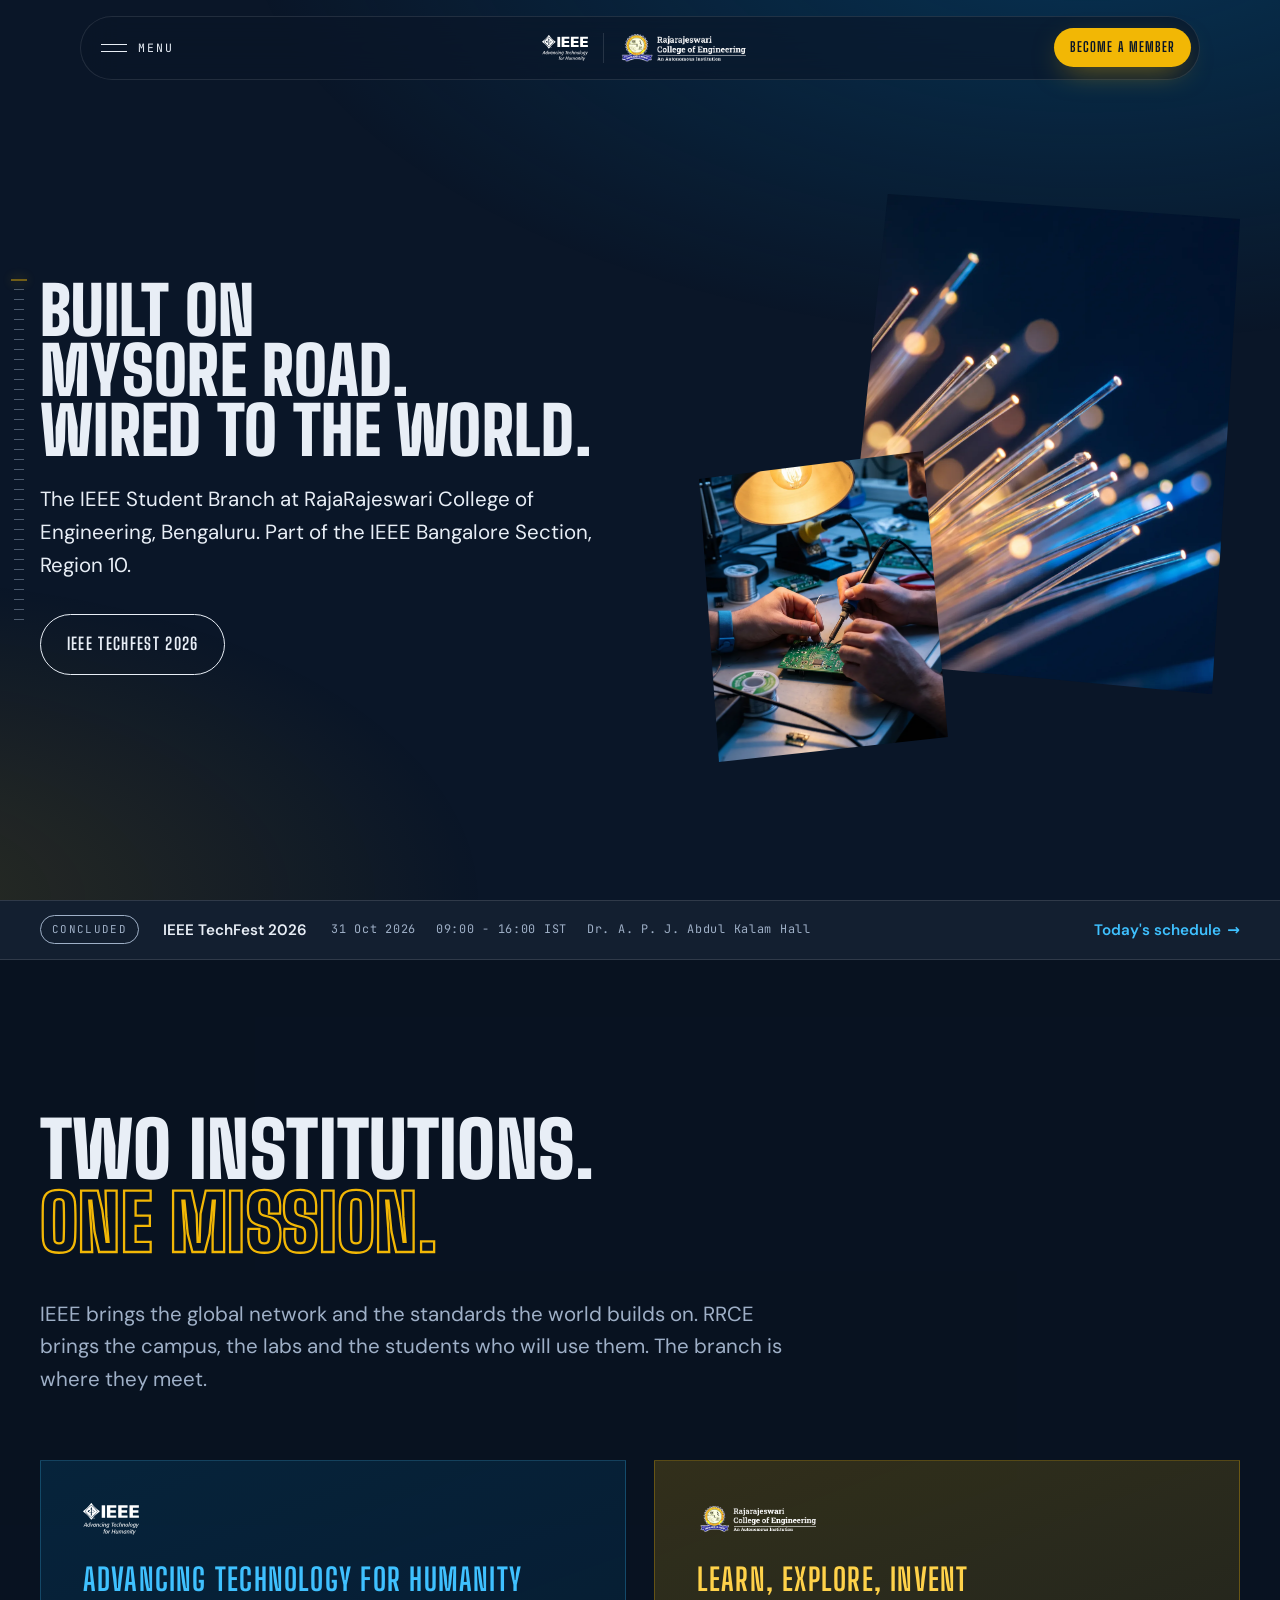
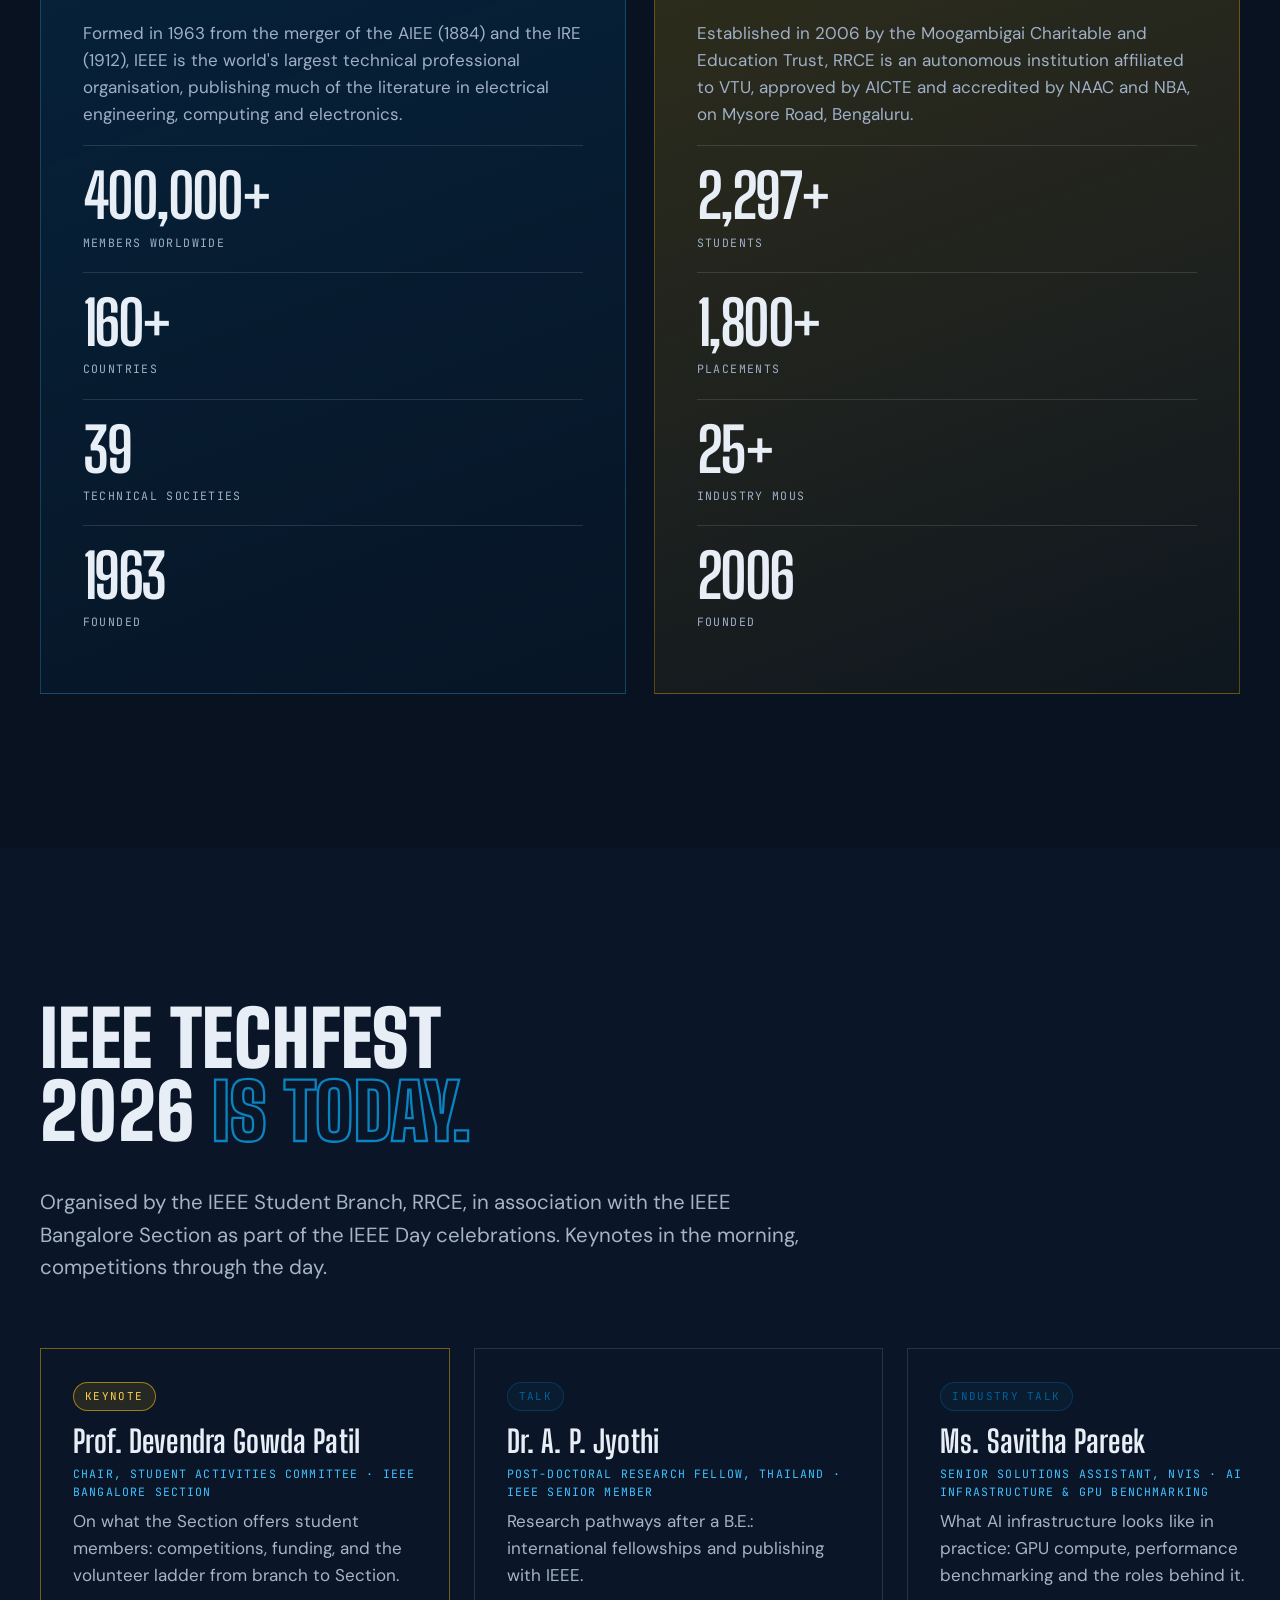
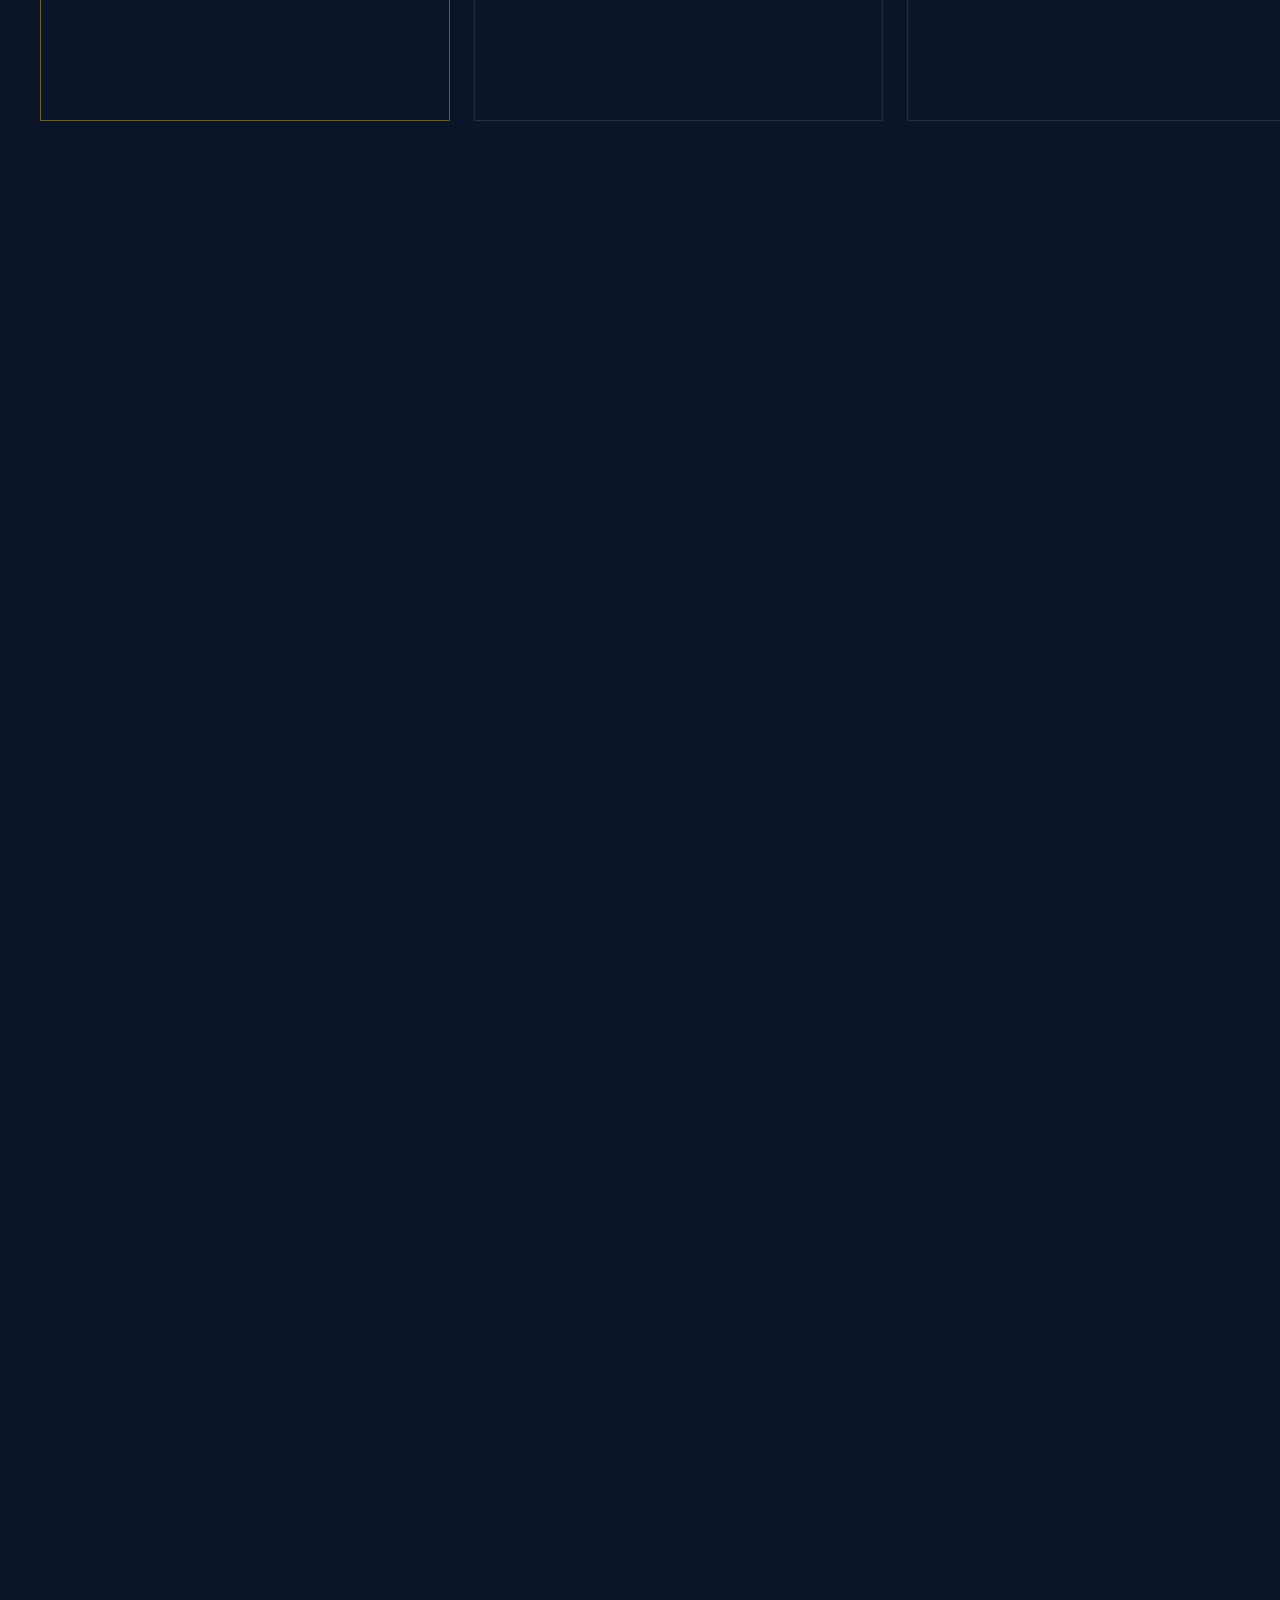
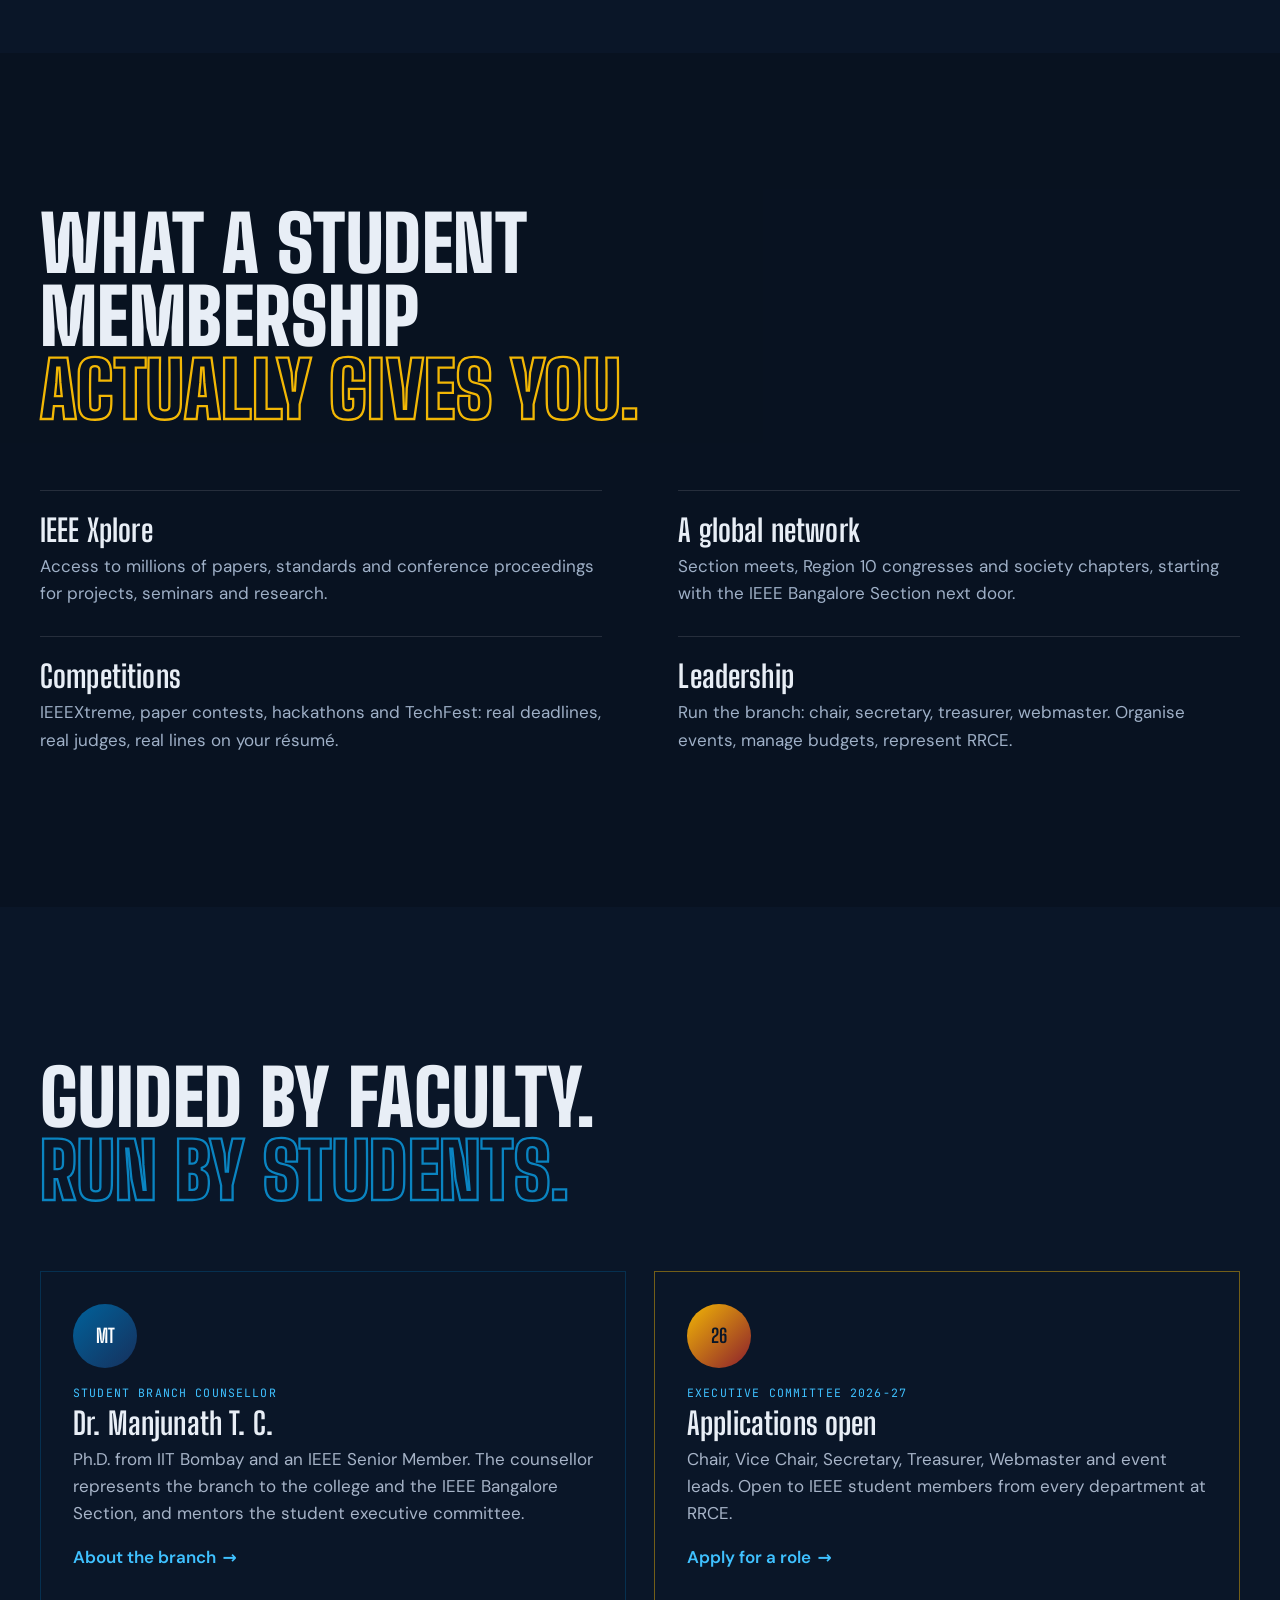
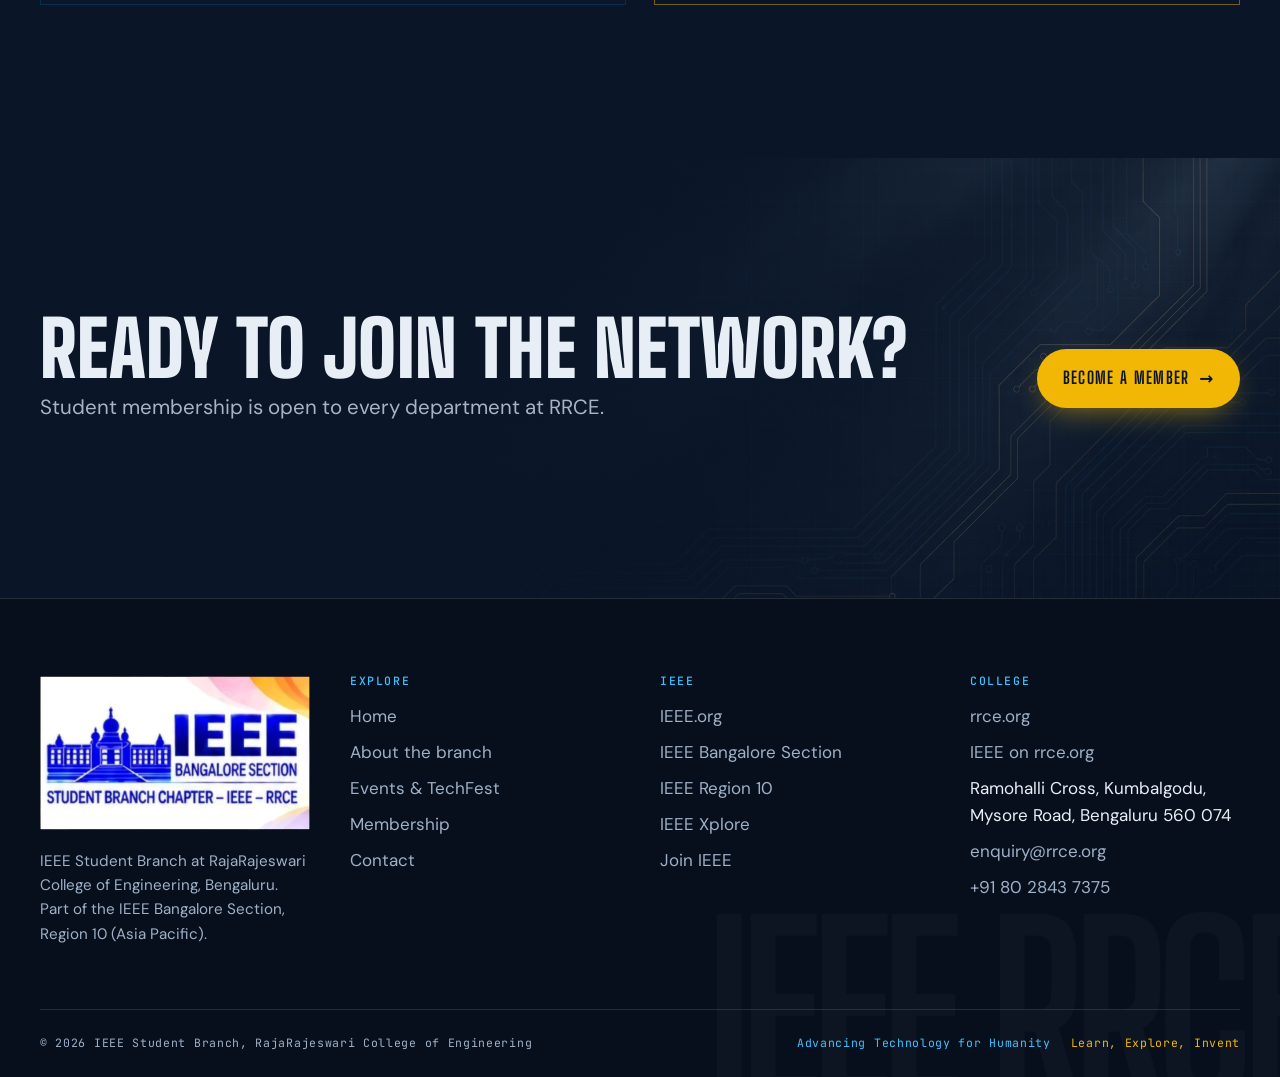
==== commit f5823502: "Revamp: floating pill bar with full-screen menu, image cut-out hero, colour field, blur-in headings," ====
--- a/index.html
+++ b/index.html
@@ -15,25 +15,36 @@
 
   <!-- ===== Header: co-branded lockup (IEEE | RRCE) ===== -->
   <header class="header">
-    <div class="container header__inner">
+    <div class="header__bar">
+      <button class="nav-toggle" aria-expanded="false" aria-controls="nav" aria-label="Toggle menu">
+        <span class="nav-toggle__lines" aria-hidden="true"><i></i><i></i></span>
+        <span class="nav-toggle__label">Menu</span>
+      </button>
       <a class="lockup" href="index.html" aria-label="IEEE RRCE, home">
         <img class="lockup__ieee" src="assets/brand/ieee-logo.svg" alt="IEEE" width="46" height="26">
         <span class="lockup__divider" aria-hidden="true"></span>
         <img class="lockup__rrce" src="assets/brand/rrce-logo.png" alt="RajaRajeswari College of Engineering" width="133" height="34">
-        <span class="lockup__text">Student Branch<br>Bangalore Section</span>
       </a>
-      <button class="nav-toggle" aria-expanded="false" aria-controls="nav" aria-label="Toggle navigation">
-        <span></span><span></span><span></span>
-      </button>
-      <nav class="nav" id="nav" aria-label="Primary">
-        <a class="nav__link" href="index.html">Home</a>
-        <a class="nav__link" href="about.html">About</a>
-        <a class="nav__link" href="events.html">Events</a>
-        <a class="nav__link" href="join.html">Join</a>
-        <a class="nav__link" href="contact.html">Contact</a>
-        <a class="btn btn--gold btn--sm" href="join.html">Become a member</a>
-      </nav>
+      <a class="btn btn--gold btn--sm header__cta" href="join.html">Become a member</a>
     </div>
+    <nav class="nav" id="nav" aria-label="Primary">
+      <div class="container nav__inner">
+        <div class="nav__links">
+          <a class="nav__link" href="index.html">Home</a>
+          <a class="nav__link" href="about.html">About</a>
+          <a class="nav__link" href="events.html">Events</a>
+          <a class="nav__link" href="join.html">Join</a>
+          <a class="nav__link" href="contact.html">Contact</a>
+        </div>
+        <div class="nav__aside">
+          <img class="nav__mark" src="assets/brand/ieee-rrce-lockup.webp" alt="IEEE Bangalore Section, Student Branch Chapter IEEE RRCE" width="929" height="529">
+          <p class="nav__aside-title">IEEE Student Branch</p>
+          <p>RajaRajeswari College of Engineering<br>Kumbalgodu, Mysore Road, Bengaluru 560 074</p>
+          <p><a href="mailto:enquiry@rrce.org">enquiry@rrce.org</a></p>
+          <p><a href="https://www.instagram.com/ieeerrce" target="_blank" rel="noopener">Instagram: @ieeerrce</a></p>
+        </div>
+      </div>
+    </nav>
   </header>
 
   <div class="rail" aria-hidden="true"><span class="rail__marker"></span></div>
@@ -41,13 +52,15 @@
   <main id="main">
     <!-- ===== Hero ===== -->
     <section class="hero" aria-labelledby="hero-title">
-      <img class="hero__img" src="assets/img/techfest-stage.webp" alt="An empty auditorium stage lit in blue and gold before IEEE TechFest 2026 at RRCE" width="1800" height="1005" fetchpriority="high">
-      <div class="container hero__content">
-        <h1 id="hero-title" data-split>Built on Mysore Road.<br>Wired to the world.</h1>
-        <p class="lead">The IEEE Student Branch at RajaRajeswari College of Engineering, Bengaluru. Part of the IEEE Bangalore Section, Region 10.</p>
-        <div class="hero__actions">
-          <a class="btn btn--gold" href="join.html">Become a member</a>
+      <div class="container hero__grid">
+        <div class="hero__copy">
+          <h1 id="hero-title" data-split>Built on Mysore Road.<br>Wired to the world.</h1>
+          <p class="lead" data-split>The IEEE Student Branch at RajaRajeswari College of Engineering, Bengaluru. Part of the IEEE Bangalore Section, Region 10.</p>
           <a class="btn btn--ghost" href="events.html">IEEE TechFest 2026</a>
+        </div>
+        <div class="hero__visual">
+          <img class="shard shard--a parallax-slow" src="assets/img/fibre.webp" alt="Glowing fibre-optic strands in gold and blue" width="1200" height="1500">
+          <img class="shard shard--b parallax-fast" src="assets/img/hands-pcb.webp" alt="Students' hands assembling a circuit board" width="1000" height="1250">
         </div>
       </div>
     </section>
@@ -66,18 +79,11 @@
       </div>
     </div>
 
-    <!-- ===== Marquee ===== -->
-    <div class="marquee is-dark" aria-hidden="true">
-      <div class="marquee__track">
-        <span>IEEE Day 2026</span><span>IEEE TechFest</span><span>IEEE Bangalore Section</span><span>Region 10, Asia Pacific</span><span>Learn, Explore, Invent</span><span>Advancing Technology for Humanity</span>
-      </div>
-    </div>
-
     <!-- ===== Two institutions, one mission ===== -->
-    <section class="section is-dark blueprint" aria-labelledby="voices-title">
-      <div class="container">
-        <div class="section-head" data-reveal>
-          <h2 id="voices-title">Two institutions. <span class="serif accent-gold">One mission.</span></h2>
+    <section class="section is-dark" aria-labelledby="voices-title">
+      <div class="container">
+        <div class="section-head" data-reveal>
+          <h2 data-split id="voices-title">Two institutions. <span class="serif accent-gold">One mission.</span></h2>
           <p class="lead">IEEE brings the global network and the standards the world builds on. RRCE brings the campus, the labs and the students who will use them. The branch is where they meet.</p>
         </div>
         <div class="grid grid--2" data-reveal-stagger>
@@ -105,14 +111,13 @@
           </article>
         </div>
       </div>
-      <div class="curve" aria-hidden="true"></div>
     </section>
 
     <!-- ===== TechFest showcase (pinned horizontal strip on desktop) ===== -->
     <section class="section is-light section--flush-bottom" aria-labelledby="techfest-title">
       <div class="container">
         <div class="section-head" data-reveal>
-          <h2 id="techfest-title">IEEE TechFest 2026 <span class="serif accent-ieee">is today.</span></h2>
+          <h2 data-split id="techfest-title">IEEE TechFest 2026 <span class="serif accent-ieee">is today.</span></h2>
           <p class="lead">Organised by the IEEE Student Branch, RRCE, in association with the IEEE Bangalore Section as part of the IEEE Day celebrations. Keynotes in the morning, competitions through the day.</p>
         </div>
       </div>
@@ -161,10 +166,10 @@
     </section>
 
     <!-- ===== Why join ===== -->
-    <section class="section is-dark blueprint" aria-labelledby="why-title">
-      <div class="container">
-        <div class="section-head" data-reveal>
-          <h2 id="why-title">What a student membership <span class="serif accent-gold">actually gives you.</span></h2>
+    <section class="section is-dark" aria-labelledby="why-title">
+      <div class="container">
+        <div class="section-head" data-reveal>
+          <h2 data-split id="why-title">What a student membership <span class="serif accent-gold">actually gives you.</span></h2>
         </div>
         <div class="grid grid--4" data-reveal-stagger>
           <article class="card" data-tilt>
@@ -189,14 +194,13 @@
           </article>
         </div>
       </div>
-      <div class="curve" aria-hidden="true"></div>
     </section>
 
     <!-- ===== Counsellor + committee ===== -->
     <section class="section is-light" aria-labelledby="people-title">
       <div class="container">
         <div class="section-head" data-reveal>
-          <h2 id="people-title">Guided by faculty. <span class="serif accent-ieee">Run by students.</span></h2>
+          <h2 data-split id="people-title">Guided by faculty. <span class="serif accent-ieee">Run by students.</span></h2>
         </div>
         <div class="grid grid--2" data-reveal-stagger>
           <article class="card person card--ieee" data-tilt>
@@ -221,7 +225,7 @@
     <section class="section cta-band" aria-labelledby="cta-title">
       <div class="container" data-reveal>
         <div>
-          <h2 id="cta-title">Ready to join the network?</h2>
+          <h2 data-split id="cta-title">Ready to join the network?</h2>
           <p class="lead">Student membership is open to every department at RRCE.</p>
         </div>
         <a class="btn btn--gold" href="join.html">Become a member <span class="arrow">→</span></a>
@@ -234,11 +238,7 @@
     <div class="container">
       <div class="footer__grid">
         <div class="footer__brand">
-          <a class="lockup" href="index.html" aria-label="IEEE RRCE, home">
-            <img class="lockup__ieee" src="assets/brand/ieee-logo.svg" alt="IEEE" width="46" height="26">
-            <span class="lockup__divider" aria-hidden="true"></span>
-            <img class="lockup__rrce" src="assets/brand/rrce-logo.png" alt="RajaRajeswari College of Engineering" width="133" height="34">
-          </a>
+          <img class="footer__mark" src="assets/brand/ieee-rrce-lockup.webp" alt="IEEE Bangalore Section, Student Branch Chapter IEEE RRCE" width="929" height="529">
           <p>IEEE Student Branch at RajaRajeswari College of Engineering, Bengaluru. Part of the IEEE Bangalore Section, Region 10 (Asia Pacific).</p>
         </div>
         <div>
--- a/css/fonts.css
+++ b/css/fonts.css
@@ -1,4 +1,9 @@
-/* Self-hosted fonts (latin subset) so the site renders identically offline */
+/* ==========================================================================
+   css/fonts.css - self-hosted @font-face rules (latin subset)
+   - Loaded first on every page, before css/styles.css.
+   - Files live in assets/fonts/, so the site renders identically offline.
+   - Families: DM Sans (body), JetBrains Mono (labels), Big Shoulders Display (headlines).
+   ========================================================================== */
 @font-face {
   font-family: 'DM Sans';
   font-style: normal;
--- a/css/styles.css
+++ b/css/styles.css
@@ -49,11 +49,10 @@
   /* Scale: one shape system, all sharp */
   --radius: 0;
   --radius-sm: 0;
-  --radius-pill: 0;
   --container: 1240px;
   --gutter: clamp(1rem, 4vw, 2.5rem);
-  --section-y: clamp(4.5rem, 10vw, 8.5rem);
-  --header-h: 76px;
+  --section-y: clamp(5rem, 12vw, 10rem);
+  --header-h: 80px;
 
   --ease-out: cubic-bezier(0.22, 1, 0.36, 1);
   --ease-in-out: cubic-bezier(0.65, 0, 0.35, 1);
@@ -65,13 +64,20 @@
 /* 2. RESET & BASE -------------------------------------------------------- */
 *, *::before, *::after { box-sizing: border-box; }
 html { scroll-behavior: smooth; -webkit-text-size-adjust: 100%; }
+/* Colour field: one navy ground with soft blue and gold light, fixed behind every section */
+body::before {
+  content: ""; position: fixed; inset: 0; z-index: -1; pointer-events: none;
+  background:
+    radial-gradient(110% 80% at 85% -10%, rgba(0, 98, 155, 0.38), transparent 60%),
+    radial-gradient(80% 60% at -10% 100%, rgba(242, 183, 5, 0.14), transparent 60%);
+}
 body {
   margin: 0;
   font-family: var(--font-body);
   font-size: 1.0625rem;
   line-height: 1.6;
   color: var(--text-on-light);
-  background: var(--paper);
+  background: var(--navy);
   overflow-x: hidden;
 }
 img, svg, video, canvas { display: block; max-width: 100%; height: auto; }
@@ -113,16 +119,6 @@
 .accent-gold { color: var(--gold); }
 .accent-ieee { color: var(--ieee-2); }
 
-.eyebrow {
-  display: inline-flex; align-items: center; gap: 0.6rem;
-  font-family: var(--font-mono); font-size: 0.74rem; letter-spacing: 0.14em;
-  text-transform: uppercase; color: var(--ieee);
-  margin-bottom: 1.1rem;
-}
-.eyebrow::before { content: "//"; opacity: 0.6; }
-.is-dark .eyebrow { color: var(--cyan); }
-.eyebrow--gold { color: var(--gold) !important; }
-
 .mono { font-family: var(--font-mono); font-size: 0.8rem; letter-spacing: 0.06em; }
 .muted { color: var(--muted-on-light); }
 .is-dark .muted { color: var(--muted-on-dark); }
@@ -132,9 +128,9 @@
 .container--narrow { max-width: 820px; }
 
 .section { padding-block: var(--section-y); position: relative; }
-.section.is-dark { background: var(--navy); color: var(--text-on-dark); color-scheme: dark; }
-.section.is-light { background: var(--paper); color: var(--text-on-light); }
-.section.is-paper-2 { background: var(--paper-2); }
+.section.is-dark { background: rgba(0, 0, 0, 0.18); color: var(--text-on-dark); color-scheme: dark; }
+.section.is-light { background: transparent; color: var(--text-on-light); }
+.section.is-paper-2 { background: rgba(255, 255, 255, 0.025); }
 
 .section-head { max-width: 760px; margin-bottom: clamp(2rem, 5vw, 4rem); }
 .section-head.center { margin-inline: auto; text-align: center; }
@@ -157,43 +153,20 @@
 .mt-2 { margin-top: 2rem; }
 .list-decimal { list-style: decimal inside; }
 
-/* Blueprint grid backdrop */
-.blueprint::before {
-  content: none; position: absolute; inset: 0; pointer-events: none;
-  background-image:
-    linear-gradient(var(--line-dark) 1px, transparent 1px),
-    linear-gradient(90deg, var(--line-dark) 1px, transparent 1px);
-  background-size: 64px 64px;
-  mask-image: radial-gradient(ellipse at 50% 30%, #000 20%, transparent 75%);
-  -webkit-mask-image: radial-gradient(ellipse at 50% 30%, #000 20%, transparent 75%);
-}
-.section.is-light.blueprint::before {
-  background-image:
-    linear-gradient(var(--line-light) 1px, transparent 1px),
-    linear-gradient(90deg, var(--line-light) 1px, transparent 1px);
-}
-
-/* Curved divider: place as the last child of a dark section to bulge the next light section in */
-.curve { display: none; }
-
 /* 5. HEADER & NAVIGATION ------------------------------------------------- */
-.header {
-  position: fixed; top: 0; left: 0; right: 0; z-index: 100;
-  height: var(--header-h);
-  display: flex; align-items: center;
-  transition: height 0.4s var(--ease-out), background 0.4s;
-  color: var(--text-on-dark);
-}
-.header::before {
-  content: ""; position: absolute; inset: 0; z-index: -1;
-  background: linear-gradient(to bottom, rgba(10, 22, 40, 0.85), rgba(10, 22, 40, 0.35));
-  backdrop-filter: blur(14px); -webkit-backdrop-filter: blur(14px);
-  border-bottom: 1px solid transparent;
-  transition: background 0.4s, border-color 0.4s;
-}
-.header.is-scrolled { height: 62px; }
-.header.is-scrolled::before { background: var(--glass); border-color: var(--line-dark); }
-.header__inner { display: flex; align-items: center; justify-content: space-between; gap: 1rem; }
+/* Floating pill bar: menu left, lockup centre, CTA right. The menu is full-screen on every size. */
+.header { position: fixed; top: 1rem; left: 1rem; right: 1rem; z-index: 100; max-width: 1120px; margin-inline: auto; height: 64px; color: var(--text-on-dark); }
+.header__bar {
+  position: relative; z-index: 2; height: 100%;
+  display: grid; grid-template-columns: 1fr auto 1fr; align-items: center;
+  padding: 0 0.45rem 0 1.25rem; border-radius: 999px;
+  background: rgba(10, 22, 40, 0.62); border: 1px solid rgba(255, 255, 255, 0.1);
+  backdrop-filter: blur(18px); -webkit-backdrop-filter: blur(18px);
+  transition: background 0.4s;
+}
+.header.is-scrolled .header__bar { background: rgba(10, 22, 40, 0.86); }
+.header__cta { justify-self: end; }
+.header .lockup { justify-self: center; }
 
 /* Co-branded lockup */
 .lockup { display: inline-flex; align-items: center; gap: 0.9rem; }
@@ -202,48 +175,47 @@
 .lockup__divider { width: 1px; height: 30px; background: var(--line-dark); }
 /* IEEE master brand is supplied in blue; render it white on dark surfaces */
 .header .lockup__ieee, .footer .lockup__ieee, .is-dark .lockup__ieee, .voice--ieee .voice__logo { filter: brightness(0) invert(1); }
-.lockup__text { display: none; font-family: var(--font-mono); font-size: 0.66rem; letter-spacing: 0.12em; text-transform: uppercase; color: var(--muted-on-dark); line-height: 1.3; }
-@media (min-width: 1100px) { .lockup__text { display: block; } }
-
-.nav { display: flex; align-items: center; gap: 0.25rem; }
-.nav__link {
-  position: relative; padding: 0.55rem 0.85rem;
-  font-family: var(--font-display); font-size: 1.05rem; font-weight: 700; letter-spacing: 0.06em; text-transform: uppercase; color: var(--text-on-dark);
-  transition: background 0.3s, color 0.3s;
-}
-.nav__link::after {
-  content: ""; position: absolute; left: 0.85rem; right: 0.85rem; bottom: 0.3rem; height: 2px;
-  background: var(--gold); transform: scaleX(0); transform-origin: right;
-  transition: transform 0.4s var(--ease-out);
-}
-.nav__link:hover::after, .nav__link[aria-current="page"]::after { transform: scaleX(1); transform-origin: left; }
-.nav__link[aria-current="page"] { color: var(--gold-2); }
-.nav .btn { margin-left: 0.5rem; }
-
-.nav-toggle { display: none; width: 44px; height: 44px; border-radius: 50%; position: relative; z-index: 2; }
-.nav-toggle span { position: absolute; left: 12px; right: 12px; height: 2px; background: currentColor; transition: transform 0.4s var(--ease-out), opacity 0.3s; }
-.nav-toggle span:nth-child(1) { top: 15px; }
-.nav-toggle span:nth-child(2) { top: 21px; }
-.nav-toggle span:nth-child(3) { top: 27px; }
-.nav-toggle[aria-expanded="true"] span:nth-child(1) { transform: translateY(6px) rotate(45deg); }
-.nav-toggle[aria-expanded="true"] span:nth-child(2) { opacity: 0; }
-.nav-toggle[aria-expanded="true"] span:nth-child(3) { transform: translateY(-6px) rotate(-45deg); }
+
+.nav-toggle { display: inline-flex; align-items: center; gap: 0.7rem; justify-self: start; padding: 0.5rem 0; font-family: var(--font-mono); font-size: 0.72rem; letter-spacing: 0.16em; text-transform: uppercase; color: var(--text-on-dark); position: relative; z-index: 3; }
+.nav-toggle__lines { display: inline-flex; flex-direction: column; gap: 6px; width: 26px; }
+.nav-toggle__lines i { display: block; height: 1px; background: currentColor; transition: transform 0.4s var(--ease-out); }
+.nav-toggle[aria-expanded="true"] .nav-toggle__lines i:first-child { transform: translateY(3.5px) rotate(45deg); }
+.nav-toggle[aria-expanded="true"] .nav-toggle__lines i:last-child { transform: translateY(-3.5px) rotate(-45deg); }
+
+/* Full-screen menu: giant links left, branch details right */
+.nav {
+  position: fixed; inset: 0; z-index: 1; display: flex; align-items: center;
+  background: var(--navy); color-scheme: dark;
+  opacity: 0; visibility: hidden;
+  transition: opacity 0.5s var(--ease-out), visibility 0.5s;
+}
+.nav.is-open { opacity: 1; visibility: visible; }
+.nav__inner { display: grid; grid-template-columns: 1.4fr 1fr; gap: 3rem; align-items: end; padding-top: 5rem; }
+.nav__links { display: flex; flex-direction: column; align-items: flex-start; }
+.nav__link { font-family: var(--font-display); font-weight: 900; font-size: clamp(2.8rem, 8.5vw, 7.5rem); line-height: 0.95; text-transform: uppercase; color: var(--text-on-dark); opacity: 0; transform: translateY(0.4em); }
+.nav.is-open .nav__link { opacity: 1; transform: none; transition: opacity 0.6s var(--ease-out), transform 0.7s var(--ease-out), color 0.3s; }
+.nav.is-open .nav__link:nth-child(2) { transition-delay: 0.05s; }
+.nav.is-open .nav__link:nth-child(3) { transition-delay: 0.1s; }
+.nav.is-open .nav__link:nth-child(4) { transition-delay: 0.15s; }
+.nav.is-open .nav__link:nth-child(5) { transition-delay: 0.2s; }
+.nav__link:hover, .nav__link[aria-current="page"] { color: var(--gold-2); }
+.nav__aside { font-size: 0.95rem; color: var(--muted-on-dark); border-left: 1px solid var(--line-dark); padding-left: 1.6rem; }
+.nav__aside p { margin: 0 0 0.9rem; }
+.nav__aside a:hover { color: var(--gold-2); }
+.nav__aside-title { font-family: var(--font-mono); font-size: 0.72rem; letter-spacing: 0.16em; text-transform: uppercase; color: var(--gold); }
+.nav__mark { width: min(100%, 260px); margin-bottom: 1.4rem; }
 
 @media (max-width: 900px) {
-  .nav-toggle { display: block; }
-  .nav {
-    position: fixed; inset: 0; z-index: 1; padding: calc(var(--header-h) + 1rem) var(--gutter) 2rem;
-    flex-direction: column; align-items: flex-start; justify-content: center; gap: 0.5rem;
-    background: var(--navy); color-scheme: dark;
-    transform: translateY(-100%); opacity: 0; visibility: hidden;
-    transition: transform 0.6s var(--ease-out), opacity 0.4s, visibility 0.6s;
-  }
-  .nav.is-open { transform: none; opacity: 1; visibility: visible; }
-  .nav__link { font-family: var(--font-display); font-size: clamp(2rem, 8vw, 3rem); padding: 0.4rem 0; letter-spacing: -0.02em; }
-  .nav__link::after { left: 0; right: auto; width: 2.2rem; bottom: 0.2rem; }
-  .nav .btn { margin: 1.5rem 0 0; }
-  .lockup__rrce { height: 30px; }
-  .lockup__ieee { height: 22px; }
+  .header { height: 58px; }
+  .header .header__cta { display: none; }
+  .header__bar { grid-template-columns: auto 1fr; padding-left: 1rem; }
+  .header .lockup { justify-self: end; }
+  .lockup__rrce { height: 28px; }
+  .lockup__ieee { height: 20px; }
+  .nav { align-items: flex-start; overflow-y: auto; }
+  .nav__inner { grid-template-columns: 1fr; align-items: start; gap: 2rem; padding: 5.5rem 0 2rem; }
+  .nav__link { font-size: clamp(2.6rem, 12vw, 4.5rem); }
+  .nav__aside { border: 0; padding: 0; }
 }
 
 /* Scroll progress rail */
@@ -254,20 +226,12 @@
   opacity: 0.45;
 }
 .rail__marker { position: absolute; left: -3px; width: 16px; height: 2px; background: var(--gold); top: calc(var(--progress, 0) * 100%); box-shadow: 0 0 12px var(--gold); }
-.is-light-view .rail { background: repeating-linear-gradient(to bottom, var(--muted-on-light) 0 1px, transparent 1px 10px); }
 @media (max-width: 900px) { .rail { display: none; } }
 
-/* Custom cursor (desktop with a pointer only) */
-.cursor { position: fixed; top: 0; left: 0; z-index: 1001; pointer-events: none; mix-blend-mode: difference; }
-.cursor__dot { position: absolute; width: 8px; height: 8px; margin: -4px; border-radius: 50%; background: #fff; }
-.cursor__ring { position: absolute; width: 36px; height: 36px; margin: -18px; border-radius: 50%; border: 1px solid rgba(255, 255, 255, 0.8); transition: transform 0.35s var(--ease-out), opacity 0.3s; }
-.cursor.is-hover .cursor__ring { transform: scale(1.8); opacity: 0.6; }
-@media (hover: none), (pointer: coarse) { .cursor { display: none; } }
-
 /* 6. FOOTER -------------------------------------------------------------- */
-.footer { background: var(--navy); color: var(--text-on-dark); color-scheme: dark; padding: clamp(3rem, 6vw, 5rem) 0 1.5rem; border-top: 1px solid var(--line-dark); position: relative; overflow: hidden; }
+.footer { background: rgba(0, 0, 0, 0.28); color: var(--text-on-dark); color-scheme: dark; padding: clamp(3rem, 6vw, 5rem) 0 1.5rem; border-top: 1px solid var(--line-dark); position: relative; overflow: hidden; }
 .footer__grid { display: grid; gap: 2.5rem; grid-template-columns: repeat(auto-fit, minmax(min(100%, 220px), 1fr)); margin-bottom: 3rem; }
-.footer__brand .lockup { margin-bottom: 1rem; }
+.footer__mark { width: min(100%, 300px); margin-bottom: 1.2rem; }
 .footer__brand p { color: var(--muted-on-dark); max-width: 36ch; font-size: 0.95rem; }
 .footer h4 { font-family: var(--font-mono); font-size: 0.72rem; letter-spacing: 0.14em; text-transform: uppercase; color: var(--cyan); margin-bottom: 1rem; font-weight: 500; }
 .footer__links li + li { margin-top: 0.55rem; }
@@ -282,7 +246,7 @@
 /* 7. BUTTONS & BADGES ---------------------------------------------------- */
 .btn {
   position: relative; display: inline-flex; align-items: center; gap: 0.6rem; white-space: nowrap;
-  padding: 1rem 1.6rem;
+  padding: 1rem 1.6rem; border-radius: 999px;
   font-family: var(--font-display); font-weight: 700; font-size: 1.05rem; letter-spacing: 0.08em; text-transform: uppercase;
   transition: transform 0.4s var(--ease-out), background 0.3s, color 0.3s, box-shadow 0.3s;
   will-change: transform;
@@ -301,9 +265,9 @@
 
 .badge {
   display: inline-flex; align-items: center; gap: 0.45rem;
-  padding: 0.3rem 0.7rem; border-radius: var(--radius-pill);
+  padding: 0.3rem 0.7rem; border-radius: 999px;
   font-family: var(--font-mono); font-size: 0.68rem; letter-spacing: 0.12em; text-transform: uppercase;
-  border: 1px solid currentColor;
+  border: 1px solid currentColor; border-radius: 999px;
 }
 .badge--live { color: var(--gold-2); border-color: rgba(242, 183, 5, 0.5); background: rgba(242, 183, 5, 0.1); }
 .badge--upcoming { color: var(--cyan); border-color: rgba(63, 193, 255, 0.5); background: rgba(63, 193, 255, 0.1); }
@@ -347,7 +311,6 @@
 .card--ieee { border-color: rgba(0, 98, 155, 0.35); }
 .card .badge + h3 { margin-top: 1rem; }
 .card--navy { display: grid; place-items: center; text-align: center; background: var(--navy); color: var(--text-on-dark); border-color: var(--navy); color-scheme: dark; }
-.card--navy .eyebrow { justify-content: center; color: var(--cyan); }
 .card--navy .btn { margin-top: 1rem; }
 
 /* Person card */
@@ -377,7 +340,7 @@
 
 /* Tabs / filters */
 .tabs { display: flex; flex-wrap: wrap; gap: 0.5rem; margin-bottom: 2rem; }
-.tab { padding: 0.5rem 1rem; border-radius: var(--radius-pill); border: 1px solid var(--line-light); font-family: var(--font-mono); font-size: 0.74rem; letter-spacing: 0.1em; text-transform: uppercase; transition: background 0.3s, color 0.3s, border-color 0.3s; }
+.tab { padding: 0.5rem 1rem; border-radius: 999px; border: 1px solid var(--line-light); font-family: var(--font-mono); font-size: 0.74rem; letter-spacing: 0.1em; text-transform: uppercase; transition: background 0.3s, color 0.3s, border-color 0.3s; }
 .tab:hover { border-color: var(--gold); color: var(--gold-2); }
 .tab[aria-pressed="true"] { background: var(--gold); color: var(--navy); border-color: var(--gold); }
 .is-dark .tab { border-color: var(--line-dark); }
@@ -413,7 +376,7 @@
 .checks { display: flex; flex-wrap: wrap; gap: 0.5rem; }
 .chip { position: relative; }
 .chip input { position: absolute; opacity: 0; inset: 0; cursor: pointer; }
-.chip span { display: inline-block; padding: 0.45rem 0.9rem; border-radius: var(--radius-pill); border: 1px solid var(--line-light); font-size: 0.88rem; transition: background 0.3s, color 0.3s, border-color 0.3s; }
+.chip span { display: inline-block; padding: 0.45rem 0.9rem; border-radius: 999px; border: 1px solid var(--line-light); font-size: 0.88rem; transition: background 0.3s, color 0.3s, border-color 0.3s; }
 .chip input:checked + span { background: var(--ieee); color: #fff; border-color: var(--ieee); }
 .chip input:focus-visible + span { outline: 3px solid var(--gold); outline-offset: 2px; }
 .form__success { display: none; padding: 2rem; border: 1px solid var(--gold); background: var(--navy); color: var(--text-on-dark); color-scheme: dark; }
@@ -422,40 +385,39 @@
 .form.is-submitted { display: none; }
 
 /* 10. PAGE SECTIONS ------------------------------------------------------ */
-/* Hero: full-bleed photograph, headline anchored bottom-left */
-.hero { position: relative; min-height: 100svh; display: flex; align-items: flex-end; padding: calc(var(--header-h) + 2rem) 0 clamp(3rem, 7vw, 6rem); background: var(--navy); color: var(--text-on-dark); color-scheme: dark; overflow: hidden; }
-.hero__img { position: absolute; inset: 0; width: 100%; height: 100%; object-fit: cover; object-position: center 40%; }
-.hero::after { content: ""; position: absolute; inset: 0; background: linear-gradient(to top, rgba(10, 22, 40, 0.96) 0%, rgba(10, 22, 40, 0.6) 45%, rgba(10, 22, 40, 0.15) 100%); }
-.hero__content { position: relative; z-index: 1; }
-.hero h1 { margin-bottom: 1.5rem; }
-.hero .lead { max-width: 46ch; margin-bottom: 2rem; color: var(--text-on-dark); }
-.hero__actions { display: flex; flex-wrap: wrap; gap: 0.75rem; }
-
-/* Word-mask text reveal (JS splits words into .w > span) */
-.w { display: inline-block; overflow: hidden; vertical-align: bottom; padding-bottom: 0.08em; margin-bottom: -0.08em; }
-.w > span { display: inline-block; transform: translateY(110%); }
-.is-ready .w > span { animation: rise 0.9s var(--ease-out) forwards; animation-delay: calc(var(--i, 0) * 70ms + 150ms); }
-@keyframes rise { to { transform: none; } }
+/* Hero: headline left, two floating image cut-outs right; stacks on small screens */
+.hero { position: relative; min-height: 100svh; display: flex; align-items: center; padding: calc(var(--header-h) + 2.5rem) 0 4rem; color: var(--text-on-dark); color-scheme: dark; overflow: hidden; }
+.hero__grid { display: grid; grid-template-columns: 1.1fr 1fr; gap: clamp(2rem, 5vw, 5rem); align-items: center; }
+.hero h1 { font-size: clamp(2.8rem, 5.2vw, 5rem); margin-bottom: 1.4rem; }
+.hero .lead { max-width: 42ch; margin-bottom: 2rem; color: var(--text-on-dark); }
+.hero__visual { position: relative; aspect-ratio: 1 / 1.05; }
+.shard { position: absolute; object-fit: cover; }
+.shard--a { top: 0; right: 0; width: 74%; aspect-ratio: 4 / 5; clip-path: polygon(12% 0, 100% 5%, 93% 100%, 0 93%); }
+.shard--b { bottom: 0; left: 0; width: 46%; aspect-ratio: 4 / 5; clip-path: polygon(0 9%, 90% 0, 100% 92%, 8% 100%); }
+@media (max-width: 900px) {
+  .hero { padding-top: calc(var(--header-h) + 1.5rem); }
+  .hero__grid { grid-template-columns: 1fr; }
+  .hero__visual { aspect-ratio: 4 / 3; max-width: 520px; }
+}
+
+/* Word-by-word focus reveal (JS splits [data-split] words into .w > span): words resolve from a blur */
+.w { display: inline-block; padding-bottom: 0.08em; margin-bottom: -0.08em; }
+.w > span { display: inline-block; opacity: 0; filter: blur(14px); transform: translateY(0.2em); will-change: filter, transform, opacity; }
+.is-ready .hero .w > span, .is-ready .page-hero .w > span, .is-in .w > span { animation: focus-in 1.1s var(--ease-out) forwards; animation-delay: calc(var(--i, 0) * 60ms + 120ms); }
+.is-ready .hero .lead .w > span, .is-ready .page-hero .lead .w > span { animation-duration: 0.9s; animation-delay: calc(var(--i, 0) * 30ms + 650ms); }
+@keyframes focus-in { to { opacity: 1; filter: blur(0); transform: none; } }
 
 /* Page hero (inner pages) */
-.page-hero { position: relative; padding: calc(var(--header-h) + clamp(4rem, 9vw, 7rem)) 0 clamp(3rem, 6vw, 5rem); background: var(--navy); color: var(--text-on-dark); color-scheme: dark; overflow: hidden; }
+.page-hero { position: relative; padding: calc(var(--header-h) + clamp(4rem, 9vw, 7rem)) 0 clamp(3rem, 6vw, 5rem); background: transparent; color: var(--text-on-dark); color-scheme: dark; overflow: hidden; }
 .page-hero h1 { font-size: clamp(3rem, 9vw, 8rem); }
 .page-hero .breadcrumb { font-family: var(--font-mono); font-size: 0.72rem; letter-spacing: 0.14em; text-transform: uppercase; color: var(--muted-on-dark); margin-bottom: 1.2rem; display: flex; gap: 0.6rem; }
 .page-hero .breadcrumb a:hover { color: var(--gold-2); }
 
 /* Live strip */
-.live-strip { position: relative; z-index: 2; background: var(--navy-2); color: var(--text-on-dark); color-scheme: dark; border-top: 1px solid var(--line-dark); border-bottom: 1px solid var(--line-dark); }
+.live-strip { position: relative; z-index: 2; background: rgba(255, 255, 255, 0.04); color: var(--text-on-dark); color-scheme: dark; border-top: 1px solid var(--line-dark); border-bottom: 1px solid var(--line-dark); }
 .live-strip__inner { display: flex; flex-wrap: wrap; align-items: center; gap: 0.75rem 1.5rem; padding: 0.9rem 0; font-size: 0.95rem; }
 .live-strip__meta { display: flex; flex-wrap: wrap; gap: 0.5rem 1.25rem; font-family: var(--font-mono); font-size: 0.74rem; letter-spacing: 0.06em; color: var(--muted-on-dark); }
 .live-strip .link-arrow { margin-left: auto; }
-
-/* Marquee */
-.marquee { overflow: hidden; white-space: nowrap; border-block: 1px solid var(--line-light); padding: 0.9rem 0; background: var(--paper-2); }
-.is-dark .marquee, .marquee.is-dark { background: var(--navy); border-color: var(--line-dark); color: var(--muted-on-dark); }
-.marquee__track { display: inline-flex; gap: 3rem; padding-right: 3rem; animation: marquee 28s linear infinite; font-family: var(--font-mono); font-size: 0.78rem; letter-spacing: 0.2em; text-transform: uppercase; }
-.marquee__track span::before { content: "✦"; margin-right: 3rem; color: var(--gold); }
-@keyframes marquee { to { transform: translateX(-50%); } }
-.marquee:hover .marquee__track { animation-play-state: paused; }
 
 /* Horizontal pinned strip (GSAP pins .hstrip and translates .hstrip__track; mobile falls back to native scroll) */
 .hstrip { overflow: hidden; }
@@ -495,18 +457,19 @@
 .cta-band .container { display: flex; flex-wrap: wrap; align-items: center; justify-content: space-between; gap: 2rem; }
 .cta-band h2 { margin-bottom: 0.4rem; }
 
-/* Image blocks */
-.img-frame { position: relative; border-radius: var(--radius); overflow: hidden; aspect-ratio: 4 / 3; background: var(--navy-2); }
+/* Image blocks: cut with slightly off-axis edges rather than a plain rectangle */
+.img-frame { position: relative; overflow: hidden; aspect-ratio: 4 / 3; background: var(--navy-2); clip-path: polygon(0 4%, 100% 0, 97.5% 100%, 1.5% 96%); }
+.card__media { clip-path: polygon(0 0, 100% 3%, 98% 100%, 0 97%); }
 .img-frame img { width: 100%; height: 100%; object-fit: cover; }
 .img-frame--wide { aspect-ratio: 21 / 9; }
-.img-frame__caption { position: absolute; left: 1rem; bottom: 1rem; padding: 0.4rem 0.8rem; border-radius: var(--radius-pill); background: rgba(10, 22, 40, 0.7); color: var(--text-on-dark); font-family: var(--font-mono); font-size: 0.68rem; letter-spacing: 0.12em; text-transform: uppercase; backdrop-filter: blur(8px); }
+.img-frame__caption { position: absolute; left: 1rem; bottom: 1rem; padding: 0.4rem 0.8rem; border-radius: 999px; background: rgba(10, 22, 40, 0.7); color: var(--text-on-dark); font-family: var(--font-mono); font-size: 0.68rem; letter-spacing: 0.12em; text-transform: uppercase; backdrop-filter: blur(8px); }
 
 /* Contact */
 .contact-list li { display: flex; gap: 1rem; align-items: flex-start; padding: 1rem 0; border-top: 1px solid var(--line-light); }
 .contact-list .card__icon { margin: 0; flex: none; }
 .contact-list a:hover { color: var(--ieee); }
 .socials { display: flex; flex-wrap: wrap; gap: 0.5rem; }
-.socials a { padding: 0.45rem 0.9rem; border-radius: var(--radius-pill); border: 1px solid var(--line-light); font-size: 0.85rem; transition: background 0.3s, color 0.3s; }
+.socials a { padding: 0.45rem 0.9rem; border-radius: 999px; border: 1px solid var(--line-light); font-size: 0.85rem; transition: background 0.3s, color 0.3s; }
 .socials a:hover { background: var(--navy); color: var(--gold-2); border-color: var(--navy); }
 
 /* 11. MOTION & REVEAL STATES --------------------------------------------- */
@@ -541,7 +504,7 @@
 
 /* 12. RESPONSIVE & ACCESSIBILITY ----------------------------------------- */
 @media (max-width: 600px) {
-  :root { --header-h: 64px; }
+  :root { --header-h: 74px; }
   .hero { padding-top: calc(var(--header-h) + 2rem); min-height: 92svh; }
   .live-strip .link-arrow { margin-left: 0; }
   .slot { grid-template-columns: 1fr; gap: 0.3rem; }
@@ -550,12 +513,12 @@
 @media (prefers-reduced-motion: reduce) {
   *, *::before, *::after { animation-duration: 0.01ms !important; animation-iteration-count: 1 !important; transition-duration: 0.01ms !important; scroll-behavior: auto !important; }
   .js [data-reveal], .js [data-reveal-stagger] > * { opacity: 1; transform: none; }
-  .w > span { transform: none; }
-  .cursor, .rail { display: none; }
+  .w > span { transform: none; opacity: 1; filter: none; }
+  .rail { display: none; }
 }
 
 @media print {
-  .header, .footer, .cursor, .rail, .hero__canvas, .marquee { display: none; }
+  .header, .footer, .rail { display: none; }
   body::after { display: none; }
   .section.is-dark, .hero, .page-hero { background: #fff; color: #000; }
 }
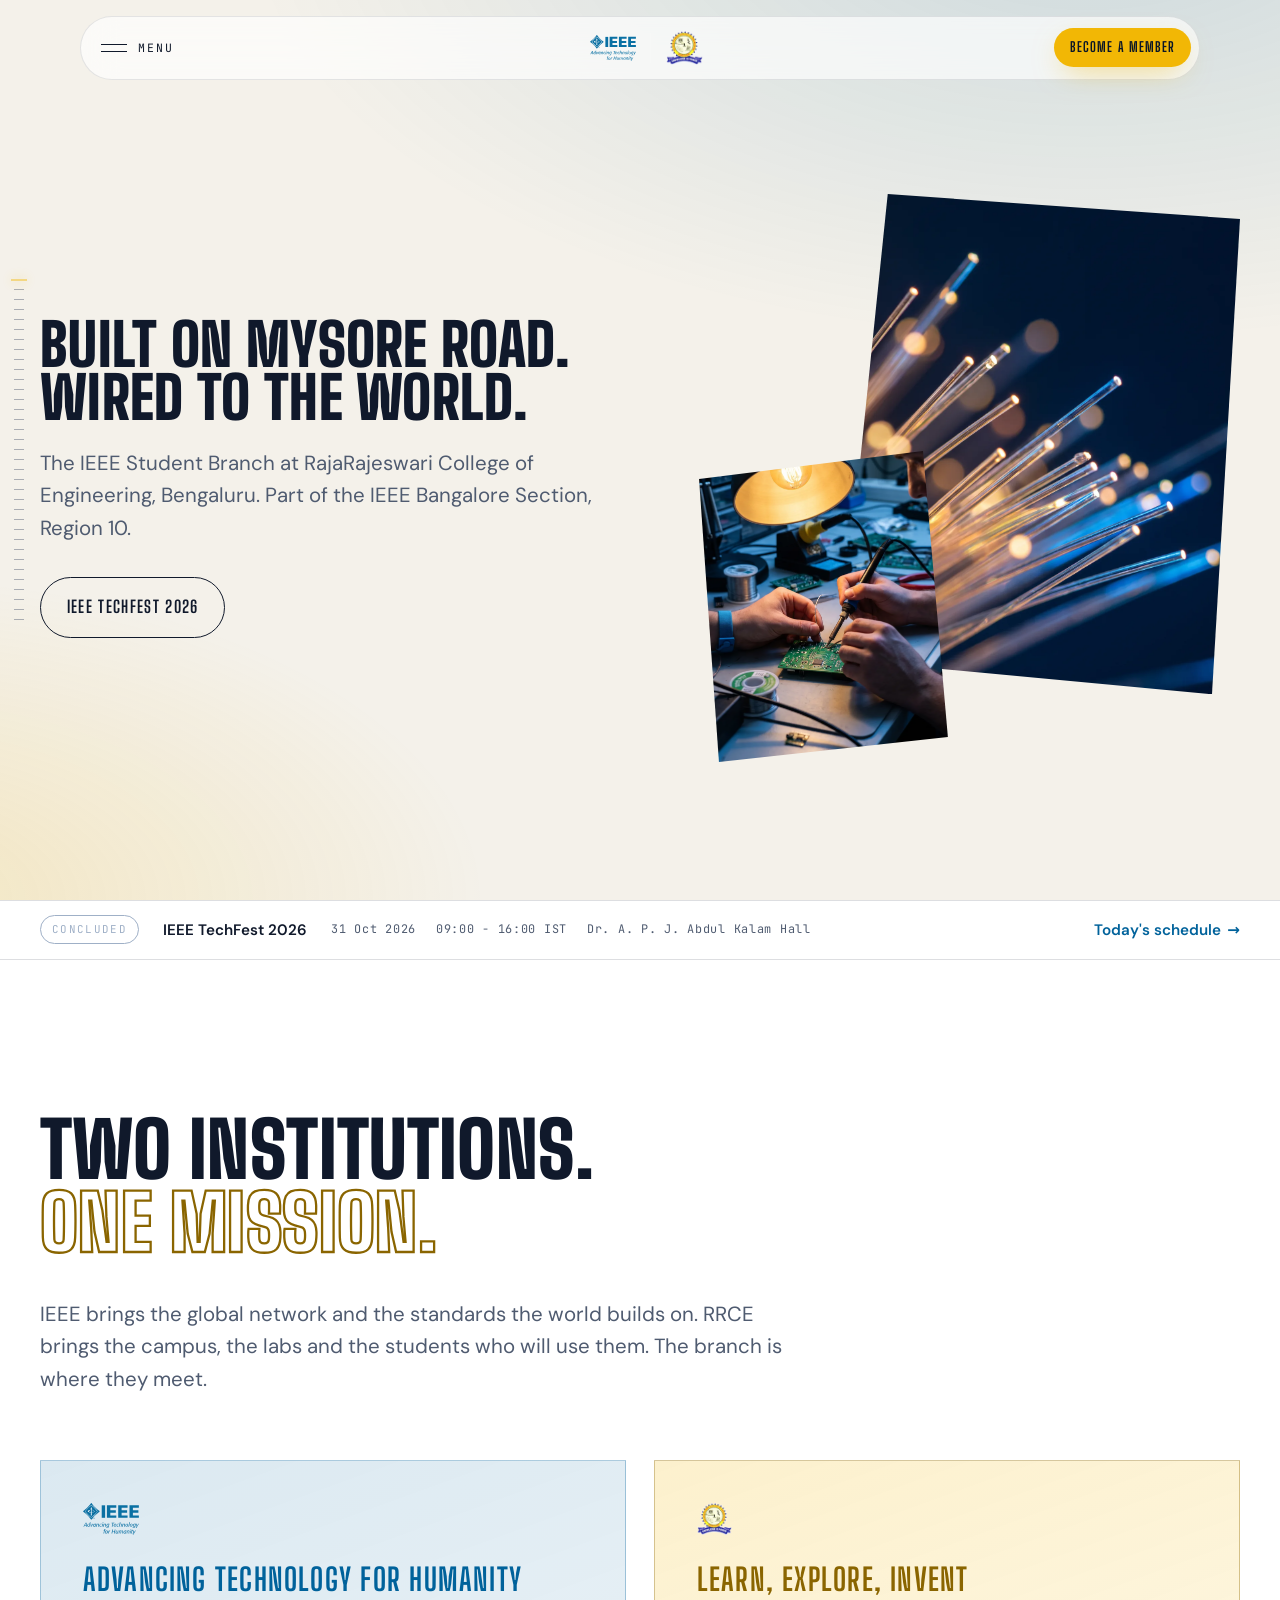
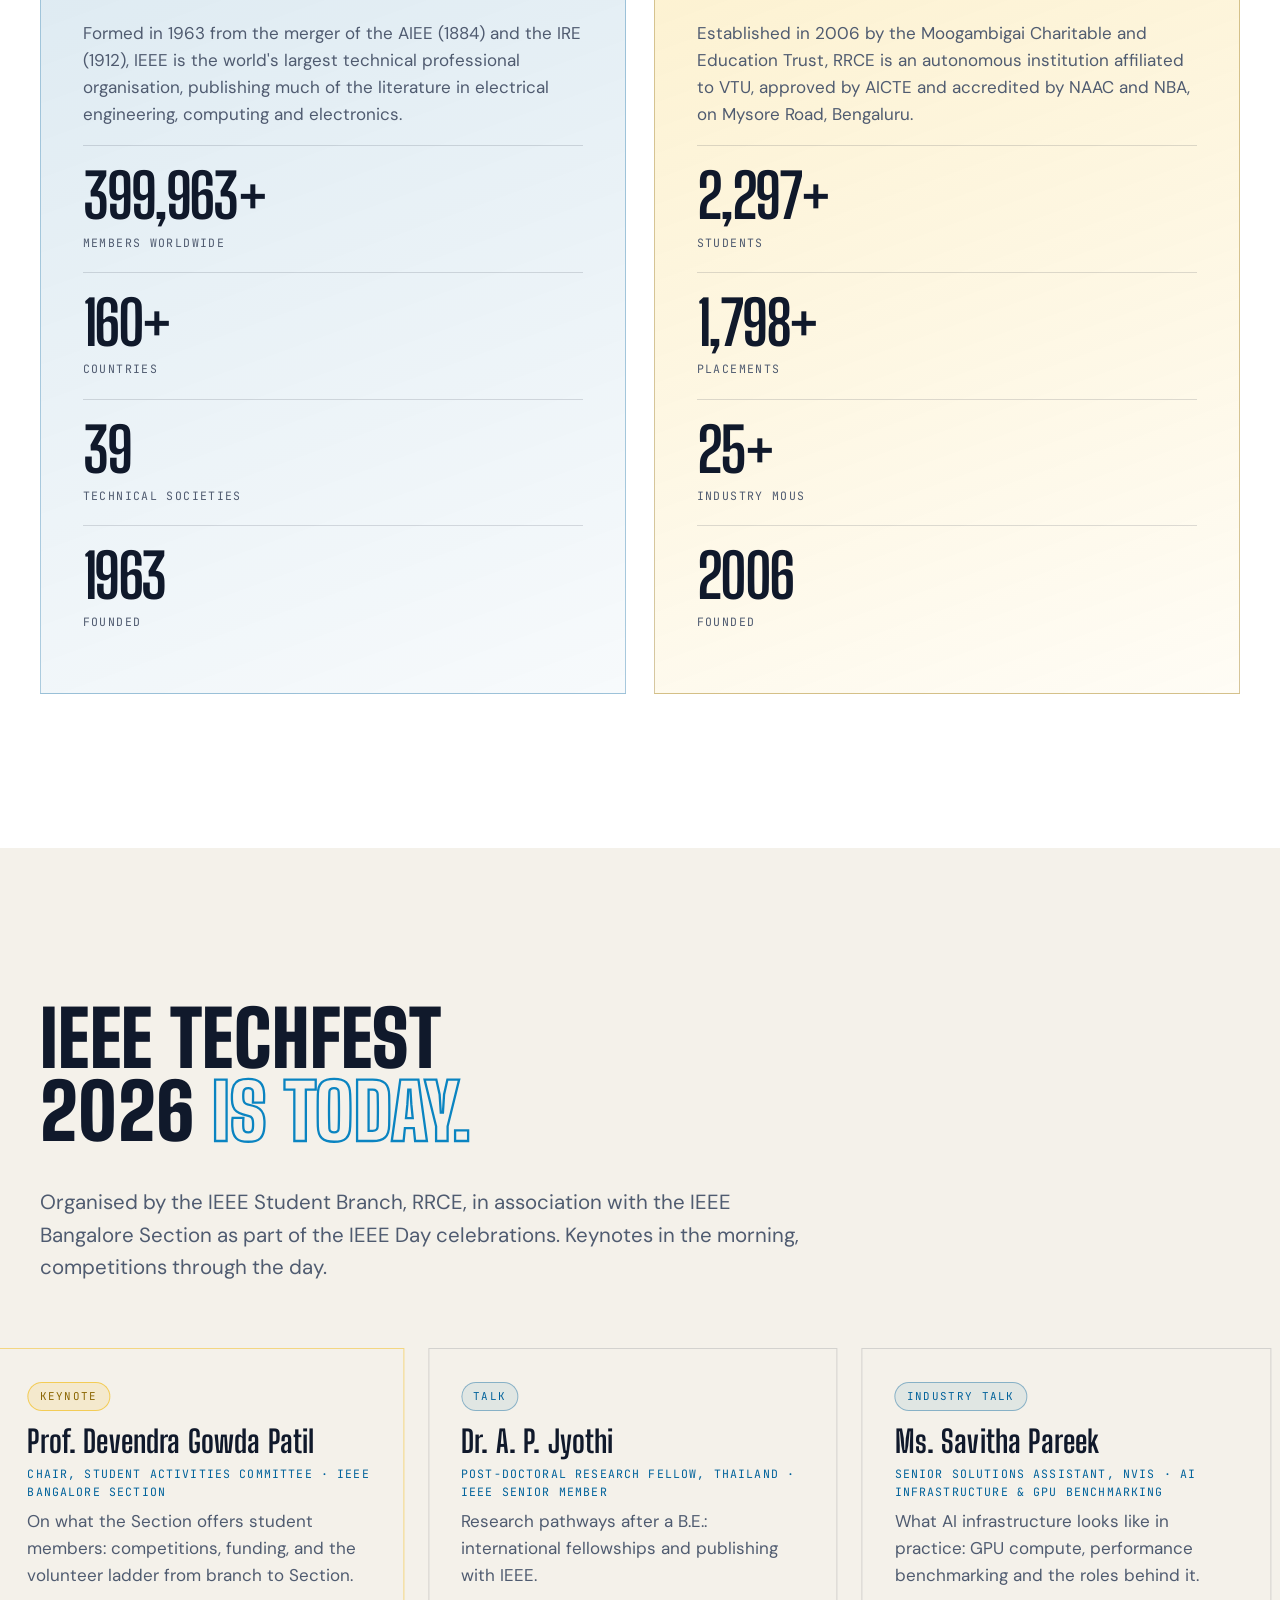
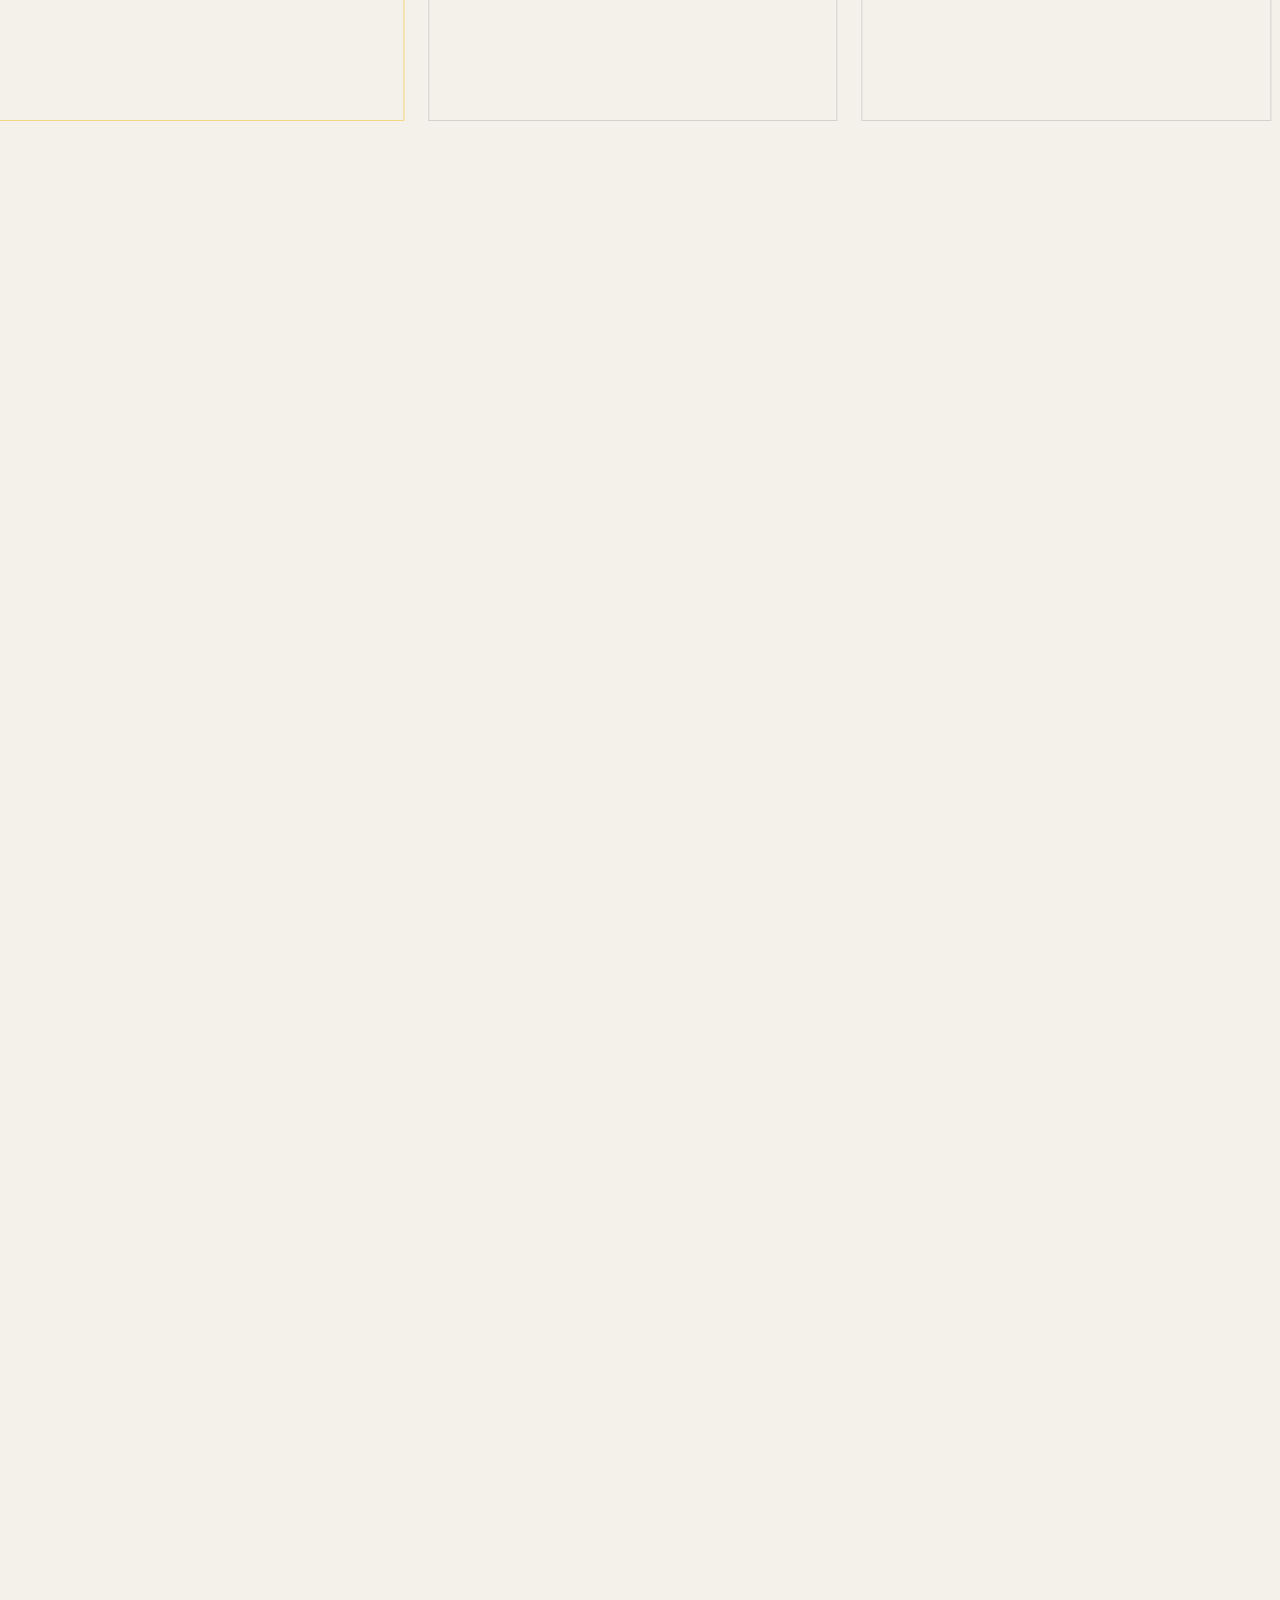
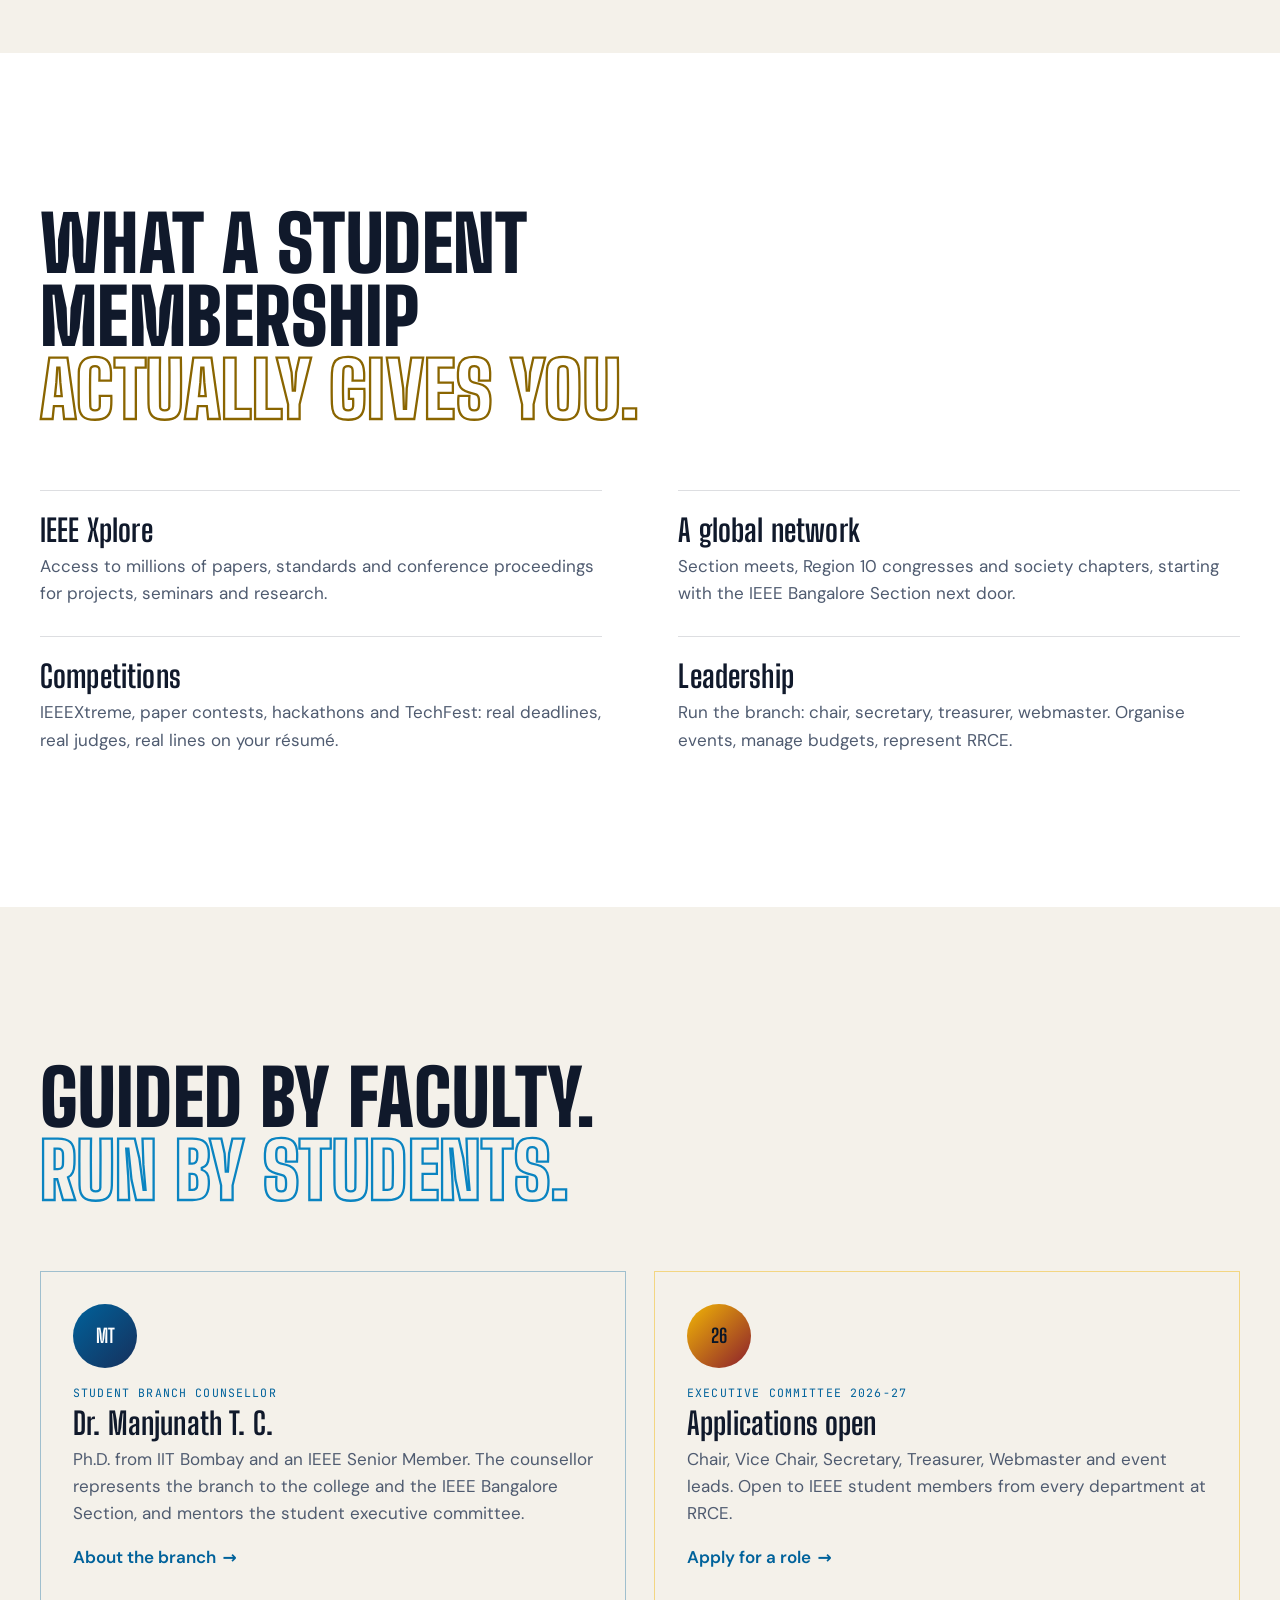
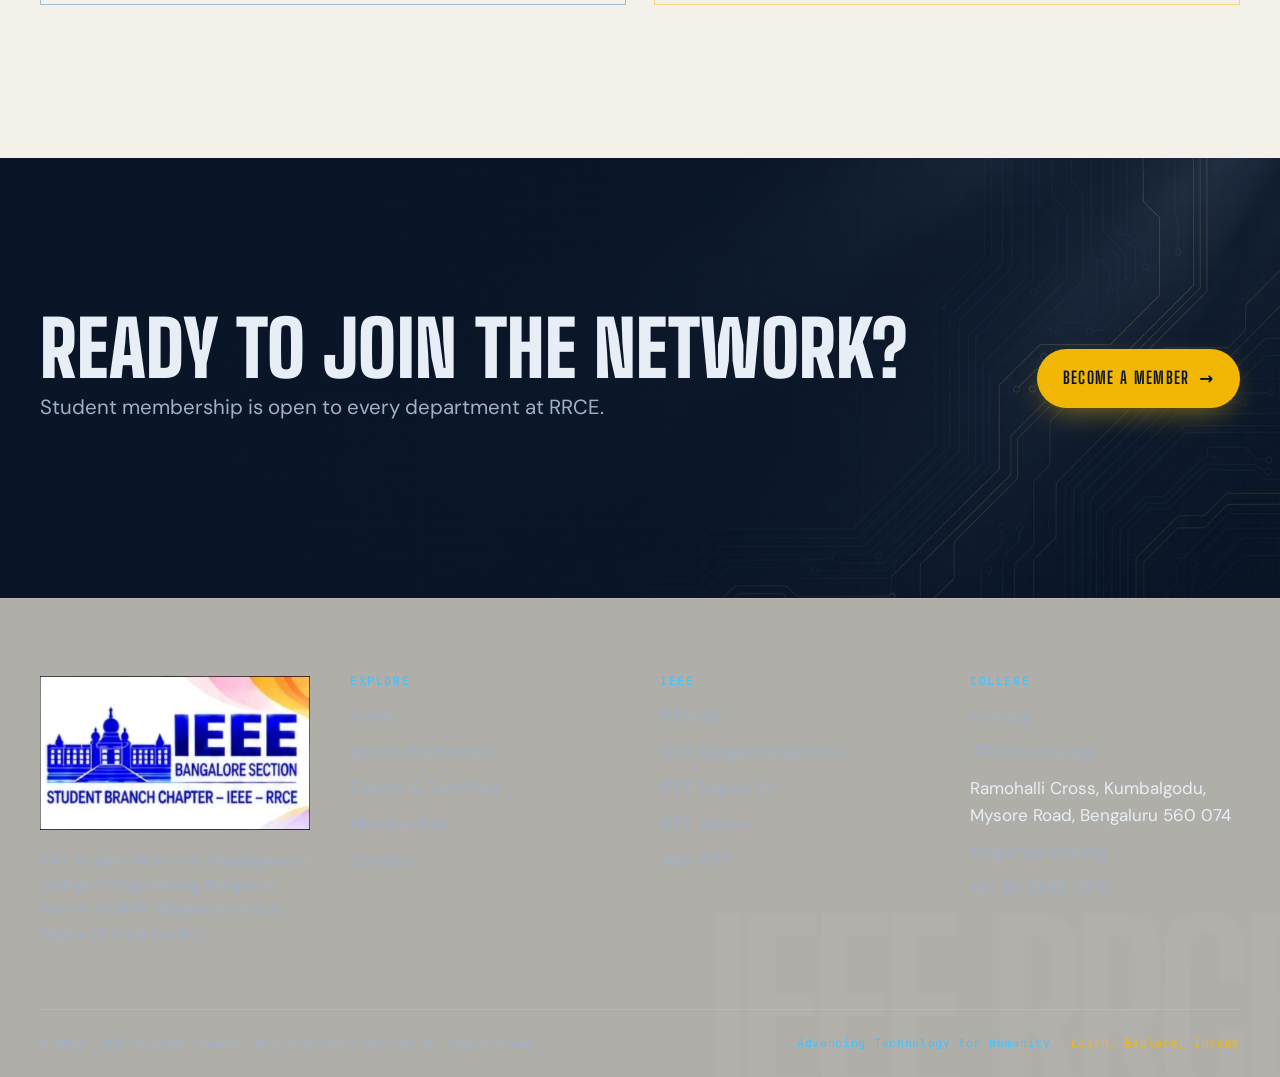
==== commit 35d5332c: "Light theme; pages/ and assets/{css,js} folders; guidelines moved to docs; docs refreshed Co-Authore" ====
--- a/index.html
+++ b/index.html
@@ -7,8 +7,8 @@
   <meta name="description" content="The IEEE Student Branch at RajaRajeswari College of Engineering, Bengaluru, part of IEEE Bangalore Section, Region 10. Events, membership, and IEEE TechFest 2026.">
   <meta name="theme-color" content="#0a1628">
   <link rel="icon" type="image/svg+xml" href="assets/brand/ieee-logo.svg">
-  <link rel="stylesheet" href="css/fonts.css">
-  <link rel="stylesheet" href="css/styles.css">
+  <link rel="stylesheet" href="assets/css/fonts.css">
+  <link rel="stylesheet" href="assets/css/styles.css">
 </head>
 <body>
   <a class="skip-link" href="#main">Skip to content</a>
@@ -23,18 +23,18 @@
       <a class="lockup" href="index.html" aria-label="IEEE RRCE, home">
         <img class="lockup__ieee" src="assets/brand/ieee-logo.svg" alt="IEEE" width="46" height="26">
         <span class="lockup__divider" aria-hidden="true"></span>
-        <img class="lockup__rrce" src="assets/brand/rrce-logo.png" alt="RajaRajeswari College of Engineering" width="133" height="34">
+        <img class="lockup__rrce" src="assets/brand/rrce-emblem.png" alt="RajaRajeswari College of Engineering" width="36" height="36">
       </a>
-      <a class="btn btn--gold btn--sm header__cta" href="join.html">Become a member</a>
+      <a class="btn btn--gold btn--sm header__cta" href="pages/join.html">Become a member</a>
     </div>
     <nav class="nav" id="nav" aria-label="Primary">
       <div class="container nav__inner">
         <div class="nav__links">
           <a class="nav__link" href="index.html">Home</a>
-          <a class="nav__link" href="about.html">About</a>
-          <a class="nav__link" href="events.html">Events</a>
-          <a class="nav__link" href="join.html">Join</a>
-          <a class="nav__link" href="contact.html">Contact</a>
+          <a class="nav__link" href="pages/about.html">About</a>
+          <a class="nav__link" href="pages/events.html">Events</a>
+          <a class="nav__link" href="pages/join.html">Join</a>
+          <a class="nav__link" href="pages/contact.html">Contact</a>
         </div>
         <div class="nav__aside">
           <img class="nav__mark" src="assets/brand/ieee-rrce-lockup.webp" alt="IEEE Bangalore Section, Student Branch Chapter IEEE RRCE" width="929" height="529">
@@ -56,7 +56,7 @@
         <div class="hero__copy">
           <h1 id="hero-title" data-split>Built on Mysore Road.<br>Wired to the world.</h1>
           <p class="lead" data-split>The IEEE Student Branch at RajaRajeswari College of Engineering, Bengaluru. Part of the IEEE Bangalore Section, Region 10.</p>
-          <a class="btn btn--ghost" href="events.html">IEEE TechFest 2026</a>
+          <a class="btn btn--ghost" href="pages/events.html">IEEE TechFest 2026</a>
         </div>
         <div class="hero__visual">
           <img class="shard shard--a parallax-slow" src="assets/img/fibre.webp" alt="Glowing fibre-optic strands in gold and blue" width="1200" height="1500">
@@ -75,7 +75,7 @@
           <span>09:00 - 16:00 IST</span>
           <span>Dr. A. P. J. Abdul Kalam Hall</span>
         </span>
-        <a class="link-arrow" href="events.html">Today's schedule <span class="arrow">→</span></a>
+        <a class="link-arrow" href="pages/events.html">Today's schedule <span class="arrow">→</span></a>
       </div>
     </div>
 
@@ -99,7 +99,7 @@
             </div>
           </article>
           <article class="voice voice--rrce">
-            <img class="voice__logo" src="assets/brand/rrce-logo.png" alt="RajaRajeswari College of Engineering" width="125" height="32">
+            <img class="voice__logo" src="assets/brand/rrce-emblem.png" alt="RajaRajeswari College of Engineering" width="32" height="32">
             <p class="voice__tag">Learn, Explore, Invent</p>
             <p class="muted">Established in 2006 by the Moogambigai Charitable and Education Trust, RRCE is an autonomous institution affiliated to VTU, approved by AICTE and accredited by NAAC and NBA, on Mysore Road, Bengaluru.</p>
             <div class="grid grid--2">
@@ -152,12 +152,12 @@
             <h3>Web Designing</h3>
             <p class="person__role">Aryabhata Hall · 2-3 hours · teams of up to 2</p>
             <p class="muted">Design and build a responsive website on a theme revealed at the venue, using HTML, CSS and JavaScript. Judged on aesthetics, code, responsiveness and completeness.</p>
-            <a class="link-arrow" href="events.html#competitions">Rules &amp; rubric <span class="arrow">→</span></a>
+            <a class="link-arrow" href="pages/events.html#competitions">Rules &amp; rubric <span class="arrow">→</span></a>
           </article>
           <article class="card card--navy">
             <div>
               <h3>Schedule, venues and calendar export</h3>
-              <a class="btn btn--gold" href="events.html">See all events <span class="arrow">→</span></a>
+              <a class="btn btn--gold" href="pages/events.html">See all events <span class="arrow">→</span></a>
             </div>
           </article>
         </div>
@@ -208,14 +208,14 @@
             <p class="person__role">Student Branch Counsellor</p>
             <h3>Dr. Manjunath T. C.</h3>
             <p class="muted">Ph.D. from IIT Bombay and an IEEE Senior Member. The counsellor represents the branch to the college and the IEEE Bangalore Section, and mentors the student executive committee.</p>
-            <a class="link-arrow" href="about.html#people">About the branch <span class="arrow">→</span></a>
+            <a class="link-arrow" href="pages/about.html#people">About the branch <span class="arrow">→</span></a>
           </article>
           <article class="card person card--gold" data-tilt>
             <div class="person__avatar person__avatar--gold" aria-hidden="true">26</div>
             <p class="person__role">Executive Committee 2026-27</p>
             <h3>Applications open</h3>
             <p class="muted">Chair, Vice Chair, Secretary, Treasurer, Webmaster and event leads. Open to IEEE student members from every department at RRCE.</p>
-            <a class="link-arrow" href="join.html#execom">Apply for a role <span class="arrow">→</span></a>
+            <a class="link-arrow" href="pages/join.html#execom">Apply for a role <span class="arrow">→</span></a>
           </article>
         </div>
       </div>
@@ -228,7 +228,7 @@
           <h2 data-split id="cta-title">Ready to join the network?</h2>
           <p class="lead">Student membership is open to every department at RRCE.</p>
         </div>
-        <a class="btn btn--gold" href="join.html">Become a member <span class="arrow">→</span></a>
+        <a class="btn btn--gold" href="pages/join.html">Become a member <span class="arrow">→</span></a>
       </div>
     </section>
   </main>
@@ -245,10 +245,10 @@
           <h4>Explore</h4>
           <ul class="footer__links">
             <li><a href="index.html">Home</a></li>
-            <li><a href="about.html">About the branch</a></li>
-            <li><a href="events.html">Events &amp; TechFest</a></li>
-            <li><a href="join.html">Membership</a></li>
-            <li><a href="contact.html">Contact</a></li>
+            <li><a href="pages/about.html">About the branch</a></li>
+            <li><a href="pages/events.html">Events &amp; TechFest</a></li>
+            <li><a href="pages/join.html">Membership</a></li>
+            <li><a href="pages/contact.html">Contact</a></li>
           </ul>
         </div>
         <div>
@@ -281,9 +281,9 @@
   </footer>
 
   <!-- Vendored libraries (local, no CDN) then our modules -->
-  <script src="js/vendor/gsap.min.js"></script>
-  <script src="js/vendor/ScrollTrigger.min.js"></script>
-  <script src="js/vendor/lenis.min.js"></script>
-  <script src="js/main.js"></script>
+  <script src="assets/js/vendor/gsap.min.js"></script>
+  <script src="assets/js/vendor/ScrollTrigger.min.js"></script>
+  <script src="assets/js/vendor/lenis.min.js"></script>
+  <script src="assets/js/main.js"></script>
 </body>
 </html>
--- a/assets/css/fonts.css
+++ b/assets/css/fonts.css
@@ -0,0 +1,70 @@
+/* ==========================================================================
+   css/fonts.css - self-hosted @font-face rules (latin subset)
+   - Loaded first on every page, before css/styles.css.
+   - Files live in assets/fonts/, so the site renders identically offline.
+   - Families: DM Sans (body), JetBrains Mono (labels), Big Shoulders Display (headlines).
+   ========================================================================== */
+@font-face {
+  font-family: 'DM Sans';
+  font-style: normal;
+  font-weight: 400;
+  font-display: swap;
+  src: url(../fonts/DMSans-400-normal.woff2) format('woff2');
+  unicode-range: U+0000-00FF, U+0131, U+0152-0153, U+02BB-02BC, U+02C6, U+02DA, U+02DC, U+0304, U+0308, U+0329, U+2000-206F, U+20AC, U+2122, U+2191, U+2193, U+2212, U+2215, U+FEFF, U+FFFD;
+}
+@font-face {
+  font-family: 'DM Sans';
+  font-style: normal;
+  font-weight: 500;
+  font-display: swap;
+  src: url(../fonts/DMSans-500-normal.woff2) format('woff2');
+  unicode-range: U+0000-00FF, U+0131, U+0152-0153, U+02BB-02BC, U+02C6, U+02DA, U+02DC, U+0304, U+0308, U+0329, U+2000-206F, U+20AC, U+2122, U+2191, U+2193, U+2212, U+2215, U+FEFF, U+FFFD;
+}
+@font-face {
+  font-family: 'DM Sans';
+  font-style: normal;
+  font-weight: 600;
+  font-display: swap;
+  src: url(../fonts/DMSans-600-normal.woff2) format('woff2');
+  unicode-range: U+0000-00FF, U+0131, U+0152-0153, U+02BB-02BC, U+02C6, U+02DA, U+02DC, U+0304, U+0308, U+0329, U+2000-206F, U+20AC, U+2122, U+2191, U+2193, U+2212, U+2215, U+FEFF, U+FFFD;
+}
+@font-face {
+  font-family: 'JetBrains Mono';
+  font-style: normal;
+  font-weight: 400;
+  font-display: swap;
+  src: url(../fonts/JetBrainsMono-400-normal.woff2) format('woff2');
+  unicode-range: U+0000-00FF, U+0131, U+0152-0153, U+02BB-02BC, U+02C6, U+02DA, U+02DC, U+0304, U+0308, U+0329, U+2000-206F, U+20AC, U+2122, U+2191, U+2193, U+2212, U+2215, U+FEFF, U+FFFD;
+}
+@font-face {
+  font-family: 'JetBrains Mono';
+  font-style: normal;
+  font-weight: 500;
+  font-display: swap;
+  src: url(../fonts/JetBrainsMono-500-normal.woff2) format('woff2');
+  unicode-range: U+0000-00FF, U+0131, U+0152-0153, U+02BB-02BC, U+02C6, U+02DA, U+02DC, U+0304, U+0308, U+0329, U+2000-206F, U+20AC, U+2122, U+2191, U+2193, U+2212, U+2215, U+FEFF, U+FFFD;
+}
+@font-face {
+  font-family: 'Big Shoulders Display';
+  font-style: normal;
+  font-weight: 500;
+  font-display: swap;
+  src: url(../fonts/BigShouldersDisplay-500-normal.woff2) format('woff2');
+  unicode-range: U+0000-00FF, U+0131, U+0152-0153, U+02BB-02BC, U+02C6, U+02DA, U+02DC, U+0304, U+0308, U+0329, U+2000-206F, U+20AC, U+2122, U+2191, U+2193, U+2212, U+2215, U+FEFF, U+FFFD;
+}
+@font-face {
+  font-family: 'Big Shoulders Display';
+  font-style: normal;
+  font-weight: 700;
+  font-display: swap;
+  src: url(../fonts/BigShouldersDisplay-700-normal.woff2) format('woff2');
+  unicode-range: U+0000-00FF, U+0131, U+0152-0153, U+02BB-02BC, U+02C6, U+02DA, U+02DC, U+0304, U+0308, U+0329, U+2000-206F, U+20AC, U+2122, U+2191, U+2193, U+2212, U+2215, U+FEFF, U+FFFD;
+}
+@font-face {
+  font-family: 'Big Shoulders Display';
+  font-style: normal;
+  font-weight: 900;
+  font-display: swap;
+  src: url(../fonts/BigShouldersDisplay-900-normal.woff2) format('woff2');
+  unicode-range: U+0000-00FF, U+0131, U+0152-0153, U+02BB-02BC, U+02C6, U+02DA, U+02DC, U+0304, U+0308, U+0329, U+2000-206F, U+20AC, U+2122, U+2191, U+2193, U+2212, U+2215, U+FEFF, U+FFFD;
+}
--- a/assets/css/styles.css
+++ b/assets/css/styles.css
@@ -0,0 +1,527 @@
+/* ==========================================================================
+   IEEE RRCE — Student Branch Website
+   Stylesheet structure
+   1. Design tokens        5. Header & navigation     9.  Forms
+   2. Reset & base         6. Footer                  10. Page sections (hero, strips, timeline…)
+   3. Typography           7. Buttons & badges        11. Motion & reveal states
+   4. Layout utilities     8. Cards & grids           12. Responsive & accessibility
+   ========================================================================== */
+
+/* 1. DESIGN TOKENS ------------------------------------------------------- */
+:root {
+  /* Shared ground: navy (RRCE header + TechFest poster) */
+  --navy: #0a1628;
+  --navy-2: #0f2140;
+  --navy-3: #16305c;
+  --ink: #101828;
+
+  /* IEEE voice */
+  --ieee: #00629b;
+  --ieee-2: #0a84c1;
+  --cyan: #3fc1ff;
+
+  /* RRCE voice */
+  --gold: #f2b705;
+  --gold-2: #ffd24a;
+  --maroon: #8b1e2d;
+
+  /* Paper: the page ground. Navy is kept for the menu, footer and CTA band only. */
+  --paper: #f4f1ea;
+  --paper-2: #ebe6da;
+  --white: #ffffff;
+  --gold-ink: #8a6500; /* gold that reads on paper */
+
+  /* Text */
+  --text-on-dark: #e8eef6;
+  --muted-on-dark: #9fb0c7;
+  --text-on-light: #10192b;
+  --muted-on-light: #4f5b70;
+
+  /* Lines & surfaces */
+  --line-dark: rgba(255, 255, 255, 0.12);
+  --line-light: rgba(16, 25, 43, 0.14);
+  --glass: rgba(255, 255, 255, 0.65);
+
+  /* Type: condensed poster display + neutral body + mono for data */
+  --font-display: "Big Shoulders Display", "Arial Narrow", "Segoe UI", system-ui, sans-serif;
+  --font-body: "DM Sans", "Segoe UI", system-ui, sans-serif;
+  --font-mono: "JetBrains Mono", "Cascadia Code", Consolas, monospace;
+
+  /* Scale: one shape system, all sharp */
+  --radius: 0;
+  --radius-sm: 0;
+  --container: 1240px;
+  --gutter: clamp(1rem, 4vw, 2.5rem);
+  --section-y: clamp(5rem, 12vw, 10rem);
+  --header-h: 80px;
+
+  --ease-out: cubic-bezier(0.22, 1, 0.36, 1);
+  --ease-in-out: cubic-bezier(0.65, 0, 0.35, 1);
+  --dur: 0.7s;
+
+  color-scheme: light;
+}
+
+/* 2. RESET & BASE -------------------------------------------------------- */
+*, *::before, *::after { box-sizing: border-box; }
+html { scroll-behavior: smooth; -webkit-text-size-adjust: 100%; }
+/* Colour field: one navy ground with soft blue and gold light, fixed behind every section */
+body::before {
+  content: ""; position: fixed; inset: 0; z-index: -1; pointer-events: none;
+  background:
+    radial-gradient(110% 80% at 85% -10%, rgba(0, 98, 155, 0.16), transparent 60%),
+    radial-gradient(80% 60% at -10% 100%, rgba(242, 183, 5, 0.18), transparent 60%);
+}
+body {
+  margin: 0;
+  font-family: var(--font-body);
+  font-size: 1.0625rem;
+  line-height: 1.6;
+  color: var(--text-on-light);
+  background: var(--paper);
+  overflow-x: hidden;
+}
+img, svg, video, canvas { display: block; max-width: 100%; height: auto; }
+a { color: inherit; text-decoration: none; }
+button { font: inherit; color: inherit; background: none; border: 0; cursor: pointer; }
+ul, ol { margin: 0; padding: 0; list-style: none; }
+p { margin: 0 0 1em; }
+:focus-visible { outline: 3px solid var(--gold); outline-offset: 3px; border-radius: 4px; }
+::selection { background: var(--gold); color: var(--navy); }
+
+/* Skip link */
+.skip-link {
+  position: absolute; left: 1rem; top: -100px; z-index: 1000;
+  padding: 0.6rem 1rem; background: var(--gold); color: var(--navy);
+  font-weight: 600; border-radius: var(--radius-sm);
+}
+.skip-link:focus { top: 1rem; }
+
+/* 3. TYPOGRAPHY ---------------------------------------------------------- */
+h1, h2, h3, h4 {
+  font-family: var(--font-display);
+  font-weight: 900;
+  line-height: 0.95;
+  letter-spacing: 0.005em;
+  margin: 0 0 0.5em;
+  text-wrap: balance;
+}
+h1, h2 { text-transform: uppercase; }
+h1 { font-size: clamp(3rem, 8.5vw, 8.5rem); line-height: 0.9; }
+h2 { font-size: clamp(2.6rem, 6vw, 5.6rem); }
+h3 { font-size: clamp(1.5rem, 2.4vw, 2rem); font-weight: 700; }
+h4 { font-size: 1.25rem; font-weight: 700; }
+
+.lead { font-size: clamp(1.1rem, 1.6vw, 1.3rem); color: var(--muted-on-light); max-width: 60ch; }
+.is-dark .lead { color: var(--muted-on-dark); }
+
+/* Emphasis inside a headline stays in the same family: outlined type */
+.serif { -webkit-text-fill-color: transparent; -webkit-text-stroke: 0.03em currentColor; }
+.accent-gold { color: var(--gold-ink); }
+.accent-ieee { color: var(--ieee-2); }
+
+.mono { font-family: var(--font-mono); font-size: 0.8rem; letter-spacing: 0.06em; }
+.muted { color: var(--muted-on-light); }
+.is-dark .muted { color: var(--muted-on-dark); }
+
+/* 4. LAYOUT UTILITIES ---------------------------------------------------- */
+.container { width: min(100% - 2 * var(--gutter), var(--container)); margin-inline: auto; }
+.container--narrow { max-width: 820px; }
+
+.section { padding-block: var(--section-y); position: relative; }
+/* Feature sections sit on white; their dark-token rules resolve to light values here */
+.section.is-dark { background: var(--white); color: var(--text-on-light); --text-on-dark: var(--text-on-light); --muted-on-dark: var(--muted-on-light); --line-dark: var(--line-light); --cyan: var(--ieee); --gold-2: var(--gold-ink); }
+.section.is-light { background: transparent; color: var(--text-on-light); }
+.section.is-paper-2 { background: var(--paper-2); }
+
+.section-head { max-width: 760px; margin-bottom: clamp(2rem, 5vw, 4rem); }
+.section-head.center { margin-inline: auto; text-align: center; }
+
+.grid { display: grid; gap: clamp(1rem, 2.5vw, 1.75rem); }
+.grid--2 { grid-template-columns: repeat(auto-fit, minmax(min(100%, 320px), 1fr)); }
+.grid--3 { grid-template-columns: repeat(auto-fit, minmax(min(100%, 280px), 1fr)); }
+.grid--4 { grid-template-columns: repeat(auto-fit, minmax(min(100%, 400px), 1fr)); column-gap: clamp(2rem, 6vw, 5rem); }
+.split { display: grid; gap: clamp(2rem, 5vw, 5rem); align-items: center; }
+@media (min-width: 900px) { .split { grid-template-columns: 1fr 1fr; } }
+
+.flex { display: flex; gap: 1rem; flex-wrap: wrap; align-items: center; }
+.stack > * + * { margin-top: 1rem; }
+.center { text-align: center; }
+.section-head.center .lead { margin-inline: auto; }
+.split--top { align-items: start; }
+.section--flush-bottom { padding-bottom: 0; }
+.spacer { height: var(--section-y); }
+.mt-1 { margin-top: 1rem; }
+.mt-2 { margin-top: 2rem; }
+.list-decimal { list-style: decimal inside; }
+
+/* 5. HEADER & NAVIGATION ------------------------------------------------- */
+/* Floating pill bar: menu left, lockup centre, CTA right. The menu is full-screen on every size. */
+.header { position: fixed; top: 1rem; left: 1rem; right: 1rem; z-index: 100; max-width: 1120px; margin-inline: auto; height: 64px; color: var(--text-on-light); }
+.header__bar {
+  position: relative; z-index: 2; height: 100%;
+  display: grid; grid-template-columns: 1fr auto 1fr; align-items: center;
+  padding: 0 0.45rem 0 1.25rem; border-radius: 999px;
+  background: var(--glass); border: 1px solid rgba(16, 25, 43, 0.1);
+  backdrop-filter: blur(18px); -webkit-backdrop-filter: blur(18px);
+  transition: background 0.4s;
+}
+.header.is-scrolled .header__bar { background: rgba(255, 255, 255, 0.88); }
+.header__cta { justify-self: end; }
+.header .lockup { justify-self: center; }
+
+/* Co-branded lockup */
+.lockup { display: inline-flex; align-items: center; gap: 0.9rem; }
+.lockup__ieee { height: 26px; width: auto; }
+.lockup__rrce { height: 34px; width: auto; }
+.lockup__divider { width: 1px; height: 30px; background: var(--line-dark); }
+/* IEEE master brand is supplied in blue; render it white on dark surfaces */
+.nav .lockup__ieee, .footer .lockup__ieee { filter: brightness(0) invert(1); }
+
+.nav-toggle { display: inline-flex; align-items: center; gap: 0.7rem; justify-self: start; padding: 0.5rem 0; font-family: var(--font-mono); font-size: 0.72rem; letter-spacing: 0.16em; text-transform: uppercase; color: var(--text-on-light); position: relative; z-index: 3; }
+.nav-toggle__lines { display: inline-flex; flex-direction: column; gap: 6px; width: 26px; }
+.nav-toggle__lines i { display: block; height: 1px; background: currentColor; transition: transform 0.4s var(--ease-out); }
+.nav-toggle[aria-expanded="true"] .nav-toggle__lines i:first-child { transform: translateY(3.5px) rotate(45deg); }
+.nav-toggle[aria-expanded="true"] .nav-toggle__lines i:last-child { transform: translateY(-3.5px) rotate(-45deg); }
+
+/* Full-screen menu: giant links left, branch details right */
+.nav {
+  position: fixed; inset: 0; z-index: 1; display: flex; align-items: center;
+  background: var(--navy); color-scheme: dark;
+  opacity: 0; visibility: hidden;
+  transition: opacity 0.5s var(--ease-out), visibility 0.5s;
+}
+.nav.is-open { opacity: 1; visibility: visible; }
+.nav__inner { display: grid; grid-template-columns: 1.4fr 1fr; gap: 3rem; align-items: end; padding-top: 5rem; }
+.nav__links { display: flex; flex-direction: column; align-items: flex-start; }
+.nav__link { font-family: var(--font-display); font-weight: 900; font-size: clamp(2.8rem, 8.5vw, 7.5rem); line-height: 0.95; text-transform: uppercase; color: var(--text-on-dark); opacity: 0; transform: translateY(0.4em); }
+.nav.is-open .nav__link { opacity: 1; transform: none; transition: opacity 0.6s var(--ease-out), transform 0.7s var(--ease-out), color 0.3s; }
+.nav.is-open .nav__link:nth-child(2) { transition-delay: 0.05s; }
+.nav.is-open .nav__link:nth-child(3) { transition-delay: 0.1s; }
+.nav.is-open .nav__link:nth-child(4) { transition-delay: 0.15s; }
+.nav.is-open .nav__link:nth-child(5) { transition-delay: 0.2s; }
+.nav__link:hover, .nav__link[aria-current="page"] { color: var(--gold-2); }
+.nav__aside { font-size: 0.95rem; color: var(--muted-on-dark); border-left: 1px solid var(--line-dark); padding-left: 1.6rem; }
+.nav__aside p { margin: 0 0 0.9rem; }
+.nav__aside a:hover { color: var(--gold-2); }
+.nav__aside-title { font-family: var(--font-mono); font-size: 0.72rem; letter-spacing: 0.16em; text-transform: uppercase; color: var(--gold); }
+.nav__mark { width: min(100%, 260px); margin-bottom: 1.4rem; }
+
+@media (max-width: 900px) {
+  .header { height: 58px; }
+  .header .header__cta { display: none; }
+  .header__bar { grid-template-columns: auto 1fr; padding-left: 1rem; }
+  .header .lockup { justify-self: end; }
+  .lockup__rrce { height: 28px; }
+  .lockup__ieee { height: 20px; }
+  .nav { align-items: flex-start; overflow-y: auto; }
+  .nav__inner { grid-template-columns: 1fr; align-items: start; gap: 2rem; padding: 5.5rem 0 2rem; }
+  .nav__link { font-size: clamp(2.6rem, 12vw, 4.5rem); }
+  .nav__aside { border: 0; padding: 0; }
+}
+
+/* Scroll progress rail */
+.rail {
+  position: fixed; left: 14px; top: 50%; transform: translateY(-50%); z-index: 90;
+  width: 10px; height: 38vh; pointer-events: none;
+  background: repeating-linear-gradient(to bottom, var(--muted-on-light) 0 1px, transparent 1px 10px);
+  opacity: 0.45;
+}
+.rail__marker { position: absolute; left: -3px; width: 16px; height: 2px; background: var(--gold); top: calc(var(--progress, 0) * 100%); box-shadow: 0 0 12px var(--gold); }
+@media (max-width: 900px) { .rail { display: none; } }
+
+/* 6. FOOTER -------------------------------------------------------------- */
+.footer { background: rgba(0, 0, 0, 0.28); color: var(--text-on-dark); color-scheme: dark; padding: clamp(3rem, 6vw, 5rem) 0 1.5rem; border-top: 1px solid var(--line-dark); position: relative; overflow: hidden; }
+.footer__grid { display: grid; gap: 2.5rem; grid-template-columns: repeat(auto-fit, minmax(min(100%, 220px), 1fr)); margin-bottom: 3rem; }
+.footer__mark { width: min(100%, 300px); margin-bottom: 1.2rem; }
+.footer__brand p { color: var(--muted-on-dark); max-width: 36ch; font-size: 0.95rem; }
+.footer h4 { font-family: var(--font-mono); font-size: 0.72rem; letter-spacing: 0.14em; text-transform: uppercase; color: var(--cyan); margin-bottom: 1rem; font-weight: 500; }
+.footer__links li + li { margin-top: 0.55rem; }
+.footer__links a { color: var(--muted-on-dark); transition: color 0.3s; }
+.footer__links a:hover { color: var(--gold-2); }
+.footer__bottom { display: flex; flex-wrap: wrap; justify-content: space-between; gap: 0.75rem 1.5rem; padding-top: 1.5rem; border-top: 1px solid var(--line-dark); font-family: var(--font-mono); font-size: 0.72rem; letter-spacing: 0.06em; color: var(--muted-on-dark); }
+.footer__taglines { display: flex; gap: 1.25rem; flex-wrap: wrap; }
+.footer__taglines span:first-child { color: var(--cyan); }
+.footer__taglines span:last-child { color: var(--gold); }
+.footer__watermark { position: absolute; right: -2rem; bottom: -3rem; font-family: var(--font-display); font-size: clamp(6rem, 18vw, 16rem); font-weight: 700; letter-spacing: -0.05em; color: rgba(255, 255, 255, 0.025); pointer-events: none; line-height: 1; user-select: none; }
+
+/* 7. BUTTONS & BADGES ---------------------------------------------------- */
+.btn {
+  position: relative; display: inline-flex; align-items: center; gap: 0.6rem; white-space: nowrap;
+  padding: 1rem 1.6rem; border-radius: 999px;
+  font-family: var(--font-display); font-weight: 700; font-size: 1.05rem; letter-spacing: 0.08em; text-transform: uppercase;
+  transition: transform 0.4s var(--ease-out), background 0.3s, color 0.3s, box-shadow 0.3s;
+  will-change: transform;
+}
+.btn:active { transform: scale(0.98); }
+.btn--primary { background: var(--ieee); color: #fff; box-shadow: 0 10px 30px -10px rgba(0, 98, 155, 0.6); }
+.btn--primary:hover { background: var(--ieee-2); }
+.btn--gold { background: var(--gold); color: var(--navy); box-shadow: 0 10px 30px -10px rgba(242, 183, 5, 0.6); }
+.btn--gold:hover { background: var(--gold-2); }
+.btn--ghost { border: 1px solid currentColor; background: transparent; }
+.btn--ghost:hover { background: rgba(16, 25, 43, 0.06); }
+.is-light .btn--ghost:hover { background: rgba(10, 22, 40, 0.06); }
+.btn--sm { padding: 0.55rem 1rem; font-size: 0.85rem; }
+.btn .arrow { transition: transform 0.4s var(--ease-out); }
+.btn:hover .arrow { transform: translateX(4px); }
+
+.badge {
+  display: inline-flex; align-items: center; gap: 0.45rem;
+  padding: 0.3rem 0.7rem; border-radius: 999px;
+  font-family: var(--font-mono); font-size: 0.68rem; letter-spacing: 0.12em; text-transform: uppercase;
+  border: 1px solid currentColor; border-radius: 999px;
+}
+.badge--live { color: var(--gold-ink); border-color: rgba(242, 183, 5, 0.5); background: rgba(242, 183, 5, 0.1); }
+.badge--upcoming { color: var(--ieee); border-color: rgba(63, 193, 255, 0.5); background: rgba(63, 193, 255, 0.1); }
+.badge--done { color: var(--muted-on-dark); }
+.is-light .badge--done { color: var(--muted-on-light); }
+.badge--ieee { color: var(--ieee); border-color: rgba(0, 98, 155, 0.4); background: rgba(0, 98, 155, 0.08); }
+.badge--gold { color: var(--gold-ink); border-color: rgba(242, 183, 5, 0.6); background: rgba(242, 183, 5, 0.12); }
+.pulse { width: 8px; height: 8px; border-radius: 50%; background: currentColor; box-shadow: 0 0 0 0 currentColor; animation: pulse 1.6s infinite; }
+@keyframes pulse { 0% { box-shadow: 0 0 0 0 rgba(242, 183, 5, 0.7); } 70% { box-shadow: 0 0 0 10px rgba(242, 183, 5, 0); } 100% { box-shadow: 0 0 0 0 rgba(242, 183, 5, 0); } }
+
+.link-arrow { display: inline-flex; align-items: center; gap: 0.4rem; font-weight: 600; color: var(--ieee); }
+.is-dark .link-arrow { color: var(--cyan); }
+.link-arrow .arrow { transition: transform 0.3s var(--ease-out); }
+.link-arrow:hover .arrow { transform: translateX(4px); }
+
+/* 8. CARDS & GRIDS ------------------------------------------------------- */
+/* Flat, hairline containers. No elevation, no radius, no spotlight. */
+.card {
+  position: relative; overflow: hidden;
+  padding: clamp(1.4rem, 3vw, 2rem);
+  background: transparent; border: 1px solid var(--line-light);
+  transition: border-color 0.3s, background 0.3s;
+}
+.card:hover { border-color: rgba(242, 183, 5, 0.75); background: var(--white); }
+.card > * { position: relative; }
+.card__icon { display: none; }
+/* Four-up benefit grids read as a two-column editorial list, not a card row */
+.grid--4 > .card { border: 0; border-top: 1px solid var(--line-light); padding: 1.6rem 0 0; }
+.grid--4 > .card:hover { background: transparent; border-top-color: var(--gold); }
+.is-dark .card__icon { background: rgba(63, 193, 255, 0.12); color: var(--cyan); }
+.card__icon--gold { background: rgba(242, 183, 5, 0.18); color: var(--maroon); }
+.is-dark .card__icon--gold { color: var(--gold); }
+.card h3 { margin-bottom: 0.5rem; }
+.card p:last-child { margin-bottom: 0; }
+.card__meta { display: flex; gap: 0.75rem; flex-wrap: wrap; font-family: var(--font-mono); font-size: 0.74rem; letter-spacing: 0.06em; color: var(--muted-on-light); margin-bottom: 0.9rem; }
+.is-dark .card__meta { color: var(--muted-on-dark); }
+.card__media { margin: calc(-1 * clamp(1.4rem, 3vw, 2rem)) calc(-1 * clamp(1.4rem, 3vw, 2rem)) 1.25rem; aspect-ratio: 16 / 9; overflow: hidden; }
+.card__media img { width: 100%; height: 100%; object-fit: cover; transition: transform 0.8s var(--ease-out); }
+.card:hover .card__media img { transform: scale(1.05); }
+.card--gold { border-color: rgba(242, 183, 5, 0.45); }
+.card--ieee { border-color: rgba(0, 98, 155, 0.35); }
+.card .badge + h3 { margin-top: 1rem; }
+.card--navy { display: grid; place-items: center; text-align: center; background: var(--navy); color: var(--text-on-dark); border-color: var(--navy); color-scheme: dark; }
+.card--navy .btn { margin-top: 1rem; }
+
+/* Person card */
+.person { text-align: left; }
+.person__avatar { width: 64px; height: 64px; border-radius: 50%; display: grid; place-items: center; font-family: var(--font-display); font-weight: 700; font-size: 1.2rem; color: #fff; background: linear-gradient(135deg, var(--ieee), var(--navy-3)); margin-bottom: 1rem; }
+.person__avatar--gold { background: linear-gradient(135deg, var(--gold), var(--maroon)); color: var(--navy); }
+.person__role { font-family: var(--font-mono); font-size: 0.72rem; letter-spacing: 0.1em; text-transform: uppercase; color: var(--ieee); margin-bottom: 0.4rem; }
+.is-dark .person__role { color: var(--cyan); }
+
+/* Stat */
+.stat { padding: 1.25rem 0; border-top: 1px solid var(--line-light); }
+.is-dark .stat { border-color: var(--line-dark); }
+.stat__num { font-family: var(--font-display); font-size: clamp(2.4rem, 5vw, 3.8rem); font-weight: 700; letter-spacing: -0.04em; line-height: 1; }
+.stat__label { font-family: var(--font-mono); font-size: 0.72rem; letter-spacing: 0.12em; text-transform: uppercase; color: var(--muted-on-light); margin-top: 0.4rem; }
+.is-dark .stat__label { color: var(--muted-on-dark); }
+
+/* Institution panels (the "two voices" split) */
+.voice { padding: clamp(1.6rem, 3.5vw, 2.6rem); border-radius: var(--radius); position: relative; overflow: hidden; }
+.voice--ieee { background: linear-gradient(160deg, rgba(0, 98, 155, 0.14), rgba(0, 98, 155, 0.03)); border: 1px solid rgba(0, 98, 155, 0.3); }
+.voice--rrce { background: linear-gradient(160deg, rgba(242, 183, 5, 0.2), rgba(242, 183, 5, 0.04)); border: 1px solid rgba(138, 101, 0, 0.35); }
+.voice__logo { height: 32px; width: auto; margin-bottom: 1.25rem; }
+.voice__tag { font-family: var(--font-display); font-weight: 700; text-transform: uppercase; letter-spacing: 0.04em; font-size: clamp(1.4rem, 2.4vw, 2rem); margin-bottom: 1rem; }
+.voice--ieee .voice__tag { color: var(--cyan); }
+.voice--rrce .voice__tag { color: var(--gold-2); }
+.voice .stat { border-color: var(--line-dark); }
+.voice .grid { gap: 0 1.5rem; }
+
+/* Tabs / filters */
+.tabs { display: flex; flex-wrap: wrap; gap: 0.5rem; margin-bottom: 2rem; }
+.tab { padding: 0.5rem 1rem; border-radius: 999px; border: 1px solid var(--line-light); font-family: var(--font-mono); font-size: 0.74rem; letter-spacing: 0.1em; text-transform: uppercase; transition: background 0.3s, color 0.3s, border-color 0.3s; }
+.tab:hover { border-color: var(--gold); color: var(--gold-ink); }
+.tab[aria-pressed="true"] { background: var(--gold); color: var(--navy); border-color: var(--gold); }
+.is-dark .tab { border-color: var(--line-dark); }
+.is-dark .tab[aria-pressed="true"] { background: var(--gold); color: var(--navy); border-color: var(--gold); }
+
+/* Accordion (details/summary) */
+.accordion { border-top: 1px solid var(--line-light); }
+.accordion details { border-bottom: 1px solid var(--line-light); }
+.accordion summary { list-style: none; cursor: pointer; display: flex; justify-content: space-between; align-items: center; gap: 1rem; padding: 1.2rem 0; font-family: var(--font-display); font-weight: 600; font-size: 1.1rem; }
+.accordion summary::-webkit-details-marker { display: none; }
+.accordion summary::after { content: "+"; font-family: var(--font-mono); font-size: 1.4rem; color: var(--gold-ink); transition: transform 0.4s var(--ease-out); }
+.accordion details[open] summary::after { transform: rotate(45deg); }
+.accordion details > div { padding: 0 0 1.4rem; color: var(--muted-on-light); max-width: 70ch; }
+
+/* 9. FORMS --------------------------------------------------------------- */
+.form { display: grid; gap: 1.1rem; }
+.form__row { display: grid; gap: 1.1rem; grid-template-columns: repeat(auto-fit, minmax(min(100%, 240px), 1fr)); }
+.field { display: grid; gap: 0.4rem; }
+.field label { font-family: var(--font-mono); font-size: 0.72rem; letter-spacing: 0.12em; text-transform: uppercase; color: var(--muted-on-light); }
+.field input, .field select, .field textarea {
+  width: 100%; padding: 0.85rem 1rem; border-radius: var(--radius-sm);
+  border: 1px solid var(--line-light); background: var(--white); color: var(--text-on-light);
+  font: inherit; transition: border-color 0.3s, box-shadow 0.3s;
+}
+.field textarea { min-height: 130px; resize: vertical; }
+.field input:focus, .field select:focus, .field textarea:focus { outline: none; border-color: var(--ieee); box-shadow: 0 0 0 4px rgba(0, 98, 155, 0.15); }
+.field [aria-invalid="true"] { border-color: var(--maroon); box-shadow: 0 0 0 4px rgba(139, 30, 45, 0.12); }
+.field__error { font-size: 0.82rem; color: var(--maroon); min-height: 1.2em; }
+.field--fieldset { border: 0; padding: 0; margin: 0; min-width: 0; }
+.field--fieldset legend { font-family: var(--font-mono); font-size: 0.72rem; letter-spacing: 0.12em; text-transform: uppercase; color: var(--muted-on-light); margin-bottom: 0.4rem; padding: 0; }
+.field--check label { display: flex; gap: 0.6rem; align-items: flex-start; text-transform: none; letter-spacing: 0; font-family: var(--font-body); font-size: 0.95rem; color: var(--text-on-light); }
+.field--check input { width: auto; margin-top: 0.25rem; }
+.checks { display: flex; flex-wrap: wrap; gap: 0.5rem; }
+.chip { position: relative; }
+.chip input { position: absolute; opacity: 0; inset: 0; cursor: pointer; }
+.chip span { display: inline-block; padding: 0.45rem 0.9rem; border-radius: 999px; border: 1px solid var(--line-light); font-size: 0.88rem; transition: background 0.3s, color 0.3s, border-color 0.3s; }
+.chip input:checked + span { background: var(--ieee); color: #fff; border-color: var(--ieee); }
+.chip input:focus-visible + span { outline: 3px solid var(--gold); outline-offset: 2px; }
+.form__success { display: none; padding: 2rem; border: 1px solid var(--gold); background: var(--navy); color: var(--text-on-dark); color-scheme: dark; }
+.form__success.is-visible { display: block; }
+.form__success .ref { font-family: var(--font-mono); font-size: 1.3rem; color: var(--gold-2); letter-spacing: 0.08em; }
+.form.is-submitted { display: none; }
+
+/* 10. PAGE SECTIONS ------------------------------------------------------ */
+/* Hero: headline left, two floating image cut-outs right; stacks on small screens */
+.hero { position: relative; min-height: 100svh; display: flex; align-items: center; padding: calc(var(--header-h) + 2.5rem) 0 4rem; color: var(--text-on-light); overflow: hidden; }
+.hero__grid { display: grid; grid-template-columns: 1.1fr 1fr; gap: clamp(2rem, 5vw, 5rem); align-items: center; }
+.hero h1 { font-size: clamp(2.8rem, 4.6vw, 4.6rem); margin-bottom: 1.4rem; }
+.hero .lead { max-width: 42ch; margin-bottom: 2rem; color: var(--muted-on-light); }
+.hero__visual { position: relative; aspect-ratio: 1 / 1.05; }
+.shard { position: absolute; object-fit: cover; }
+.shard--a { top: 0; right: 0; width: 74%; aspect-ratio: 4 / 5; clip-path: polygon(12% 0, 100% 5%, 93% 100%, 0 93%); }
+.shard--b { bottom: 0; left: 0; width: 46%; aspect-ratio: 4 / 5; clip-path: polygon(0 9%, 90% 0, 100% 92%, 8% 100%); }
+@media (max-width: 900px) {
+  .hero { padding-top: calc(var(--header-h) + 1.5rem); }
+  .hero__grid { grid-template-columns: 1fr; }
+  .hero__visual { aspect-ratio: 4 / 3; max-width: 520px; }
+}
+
+/* Word-by-word focus reveal (JS splits [data-split] words into .w > span): words resolve from a blur */
+.w { display: inline-block; padding-bottom: 0.08em; margin-bottom: -0.08em; }
+.w > span { display: inline-block; opacity: 0; filter: blur(14px); transform: translateY(0.2em); will-change: filter, transform, opacity; }
+.is-ready .hero .w > span, .is-ready .page-hero .w > span, .is-in .w > span { animation: focus-in 1.1s var(--ease-out) forwards; animation-delay: calc(var(--i, 0) * 60ms + 120ms); }
+.is-ready .hero .lead .w > span, .is-ready .page-hero .lead .w > span { animation-duration: 0.9s; animation-delay: calc(var(--i, 0) * 30ms + 650ms); }
+@keyframes focus-in { to { opacity: 1; filter: blur(0); transform: none; } }
+
+/* Page hero (inner pages) */
+.page-hero { position: relative; padding: calc(var(--header-h) + clamp(4rem, 9vw, 7rem)) 0 clamp(3rem, 6vw, 5rem); background: transparent; color: var(--text-on-light); overflow: hidden; }
+.page-hero h1 { font-size: clamp(3rem, 9vw, 8rem); }
+.page-hero .breadcrumb { font-family: var(--font-mono); font-size: 0.72rem; letter-spacing: 0.14em; text-transform: uppercase; color: var(--muted-on-light); margin-bottom: 1.2rem; display: flex; gap: 0.6rem; }
+.page-hero .breadcrumb a:hover { color: var(--gold-2); }
+
+/* Live strip */
+.live-strip { position: relative; z-index: 2; background: var(--white); color: var(--text-on-light); border-top: 1px solid var(--line-light); border-bottom: 1px solid var(--line-light); }
+.live-strip__inner { display: flex; flex-wrap: wrap; align-items: center; gap: 0.75rem 1.5rem; padding: 0.9rem 0; font-size: 0.95rem; }
+.live-strip__meta { display: flex; flex-wrap: wrap; gap: 0.5rem 1.25rem; font-family: var(--font-mono); font-size: 0.74rem; letter-spacing: 0.06em; color: var(--muted-on-light); }
+.live-strip .link-arrow { margin-left: auto; }
+
+/* Horizontal pinned strip (GSAP pins .hstrip and translates .hstrip__track; mobile falls back to native scroll) */
+.hstrip { overflow: hidden; }
+.hstrip__track { display: flex; gap: clamp(1rem, 2vw, 1.5rem); width: max-content; padding-inline: var(--gutter); }
+.hstrip__track .card { width: clamp(280px, 32vw, 420px); flex: none; }
+@media (max-width: 900px) {
+  .hstrip { overflow-x: auto; scroll-snap-type: x mandatory; -webkit-overflow-scrolling: touch; padding-bottom: 1rem; }
+  .hstrip__track .card { scroll-snap-align: start; width: 82vw; }
+}
+
+/* Timeline */
+.timeline { position: relative; padding-left: 2.2rem; }
+.timeline::before { content: ""; position: absolute; left: 7px; top: 6px; bottom: 6px; width: 2px; background: var(--line-light); }
+.is-dark .timeline::before { background: var(--line-dark); }
+.timeline__fill { position: absolute; left: 7px; top: 6px; width: 2px; height: 0; background: linear-gradient(var(--cyan), var(--gold)); }
+.timeline__item { position: relative; padding-bottom: 2.4rem; }
+.timeline__item::before { content: ""; position: absolute; left: calc(-2.2rem + 2px); top: 8px; width: 12px; height: 12px; border-radius: 50%; background: var(--paper); border: 2px solid var(--ieee); }
+.timeline__item--rrce::before { border-color: var(--gold); }
+.timeline__year { font-family: var(--font-mono); font-size: 0.78rem; letter-spacing: 0.12em; color: var(--ieee); }
+.timeline__item--rrce .timeline__year { color: var(--gold-ink); }
+.timeline__item h3 { margin: 0.2rem 0 0.3rem; }
+.timeline__item p { color: var(--muted-on-light); max-width: 60ch; margin: 0; }
+
+/* Schedule with "now" marker */
+.schedule { position: relative; display: grid; gap: 0.75rem; }
+.slot { display: grid; grid-template-columns: 90px 1fr; gap: 1rem; align-items: start; padding: 1rem 1.2rem; border-radius: var(--radius-sm); border: 1px solid var(--line-dark); background: var(--paper); transition: border-color 0.3s, background 0.3s; }
+.slot__time { font-family: var(--font-mono); font-size: 0.8rem; letter-spacing: 0.08em; color: var(--cyan); padding-top: 0.15rem; }
+.slot.is-now { border-color: var(--gold); background: rgba(242, 183, 5, 0.08); }
+.slot.is-now .slot__time { color: var(--gold-2); }
+.slot.is-past { opacity: 0.55; }
+.slot h4 { margin: 0 0 0.2rem; }
+.slot p { margin: 0; font-size: 0.92rem; color: var(--muted-on-dark); }
+
+/* CTA band */
+.cta-band { position: relative; overflow: hidden; color: var(--text-on-dark); color-scheme: dark;
+  background: linear-gradient(100deg, rgba(10, 22, 40, 0.96) 30%, rgba(10, 22, 40, 0.55) 100%), url("../img/circuit-backdrop.webp") center / cover no-repeat var(--navy); }
+.cta-band .container { display: flex; flex-wrap: wrap; align-items: center; justify-content: space-between; gap: 2rem; }
+.cta-band h2 { margin-bottom: 0.4rem; }
+.cta-band .lead { color: var(--muted-on-dark); }
+
+/* Image blocks: cut with slightly off-axis edges rather than a plain rectangle */
+.img-frame { position: relative; overflow: hidden; aspect-ratio: 4 / 3; background: var(--navy-2); clip-path: polygon(0 4%, 100% 0, 97.5% 100%, 1.5% 96%); }
+.card__media { clip-path: polygon(0 0, 100% 3%, 98% 100%, 0 97%); }
+.img-frame img { width: 100%; height: 100%; object-fit: cover; }
+.img-frame--wide { aspect-ratio: 21 / 9; }
+.img-frame__caption { position: absolute; left: 1rem; bottom: 1rem; padding: 0.4rem 0.8rem; border-radius: 999px; background: rgba(10, 22, 40, 0.7); color: var(--text-on-dark); font-family: var(--font-mono); font-size: 0.68rem; letter-spacing: 0.12em; text-transform: uppercase; backdrop-filter: blur(8px); }
+
+/* Contact */
+.contact-list li { display: flex; gap: 1rem; align-items: flex-start; padding: 1rem 0; border-top: 1px solid var(--line-light); }
+.contact-list .card__icon { margin: 0; flex: none; }
+.contact-list a:hover { color: var(--ieee); }
+.socials { display: flex; flex-wrap: wrap; gap: 0.5rem; }
+.socials a { padding: 0.45rem 0.9rem; border-radius: 999px; border: 1px solid var(--line-light); font-size: 0.85rem; transition: background 0.3s, color 0.3s; }
+.socials a:hover { background: var(--navy); color: var(--gold-2); border-color: var(--navy); }
+
+/* 11. MOTION & REVEAL STATES --------------------------------------------- */
+/* Content is only hidden when JS is present (html.js), so the page always reads without scripts */
+.js [data-reveal] { opacity: 0; transform: translateY(28px); transition: opacity 0.9s var(--ease-out), transform 0.9s var(--ease-out); }
+.js [data-reveal].is-in { opacity: 1; transform: none; }
+.js [data-reveal-stagger] > * { opacity: 0; transform: translateY(24px); transition: opacity 0.8s var(--ease-out), transform 0.8s var(--ease-out); }
+.js [data-reveal-stagger].is-in > * { opacity: 1; transform: none; }
+.js [data-reveal-stagger].is-in > :nth-child(2) { transition-delay: 0.08s; }
+.js [data-reveal-stagger].is-in > :nth-child(3) { transition-delay: 0.16s; }
+.js [data-reveal-stagger].is-in > :nth-child(4) { transition-delay: 0.24s; }
+.js [data-reveal-stagger].is-in > :nth-child(5) { transition-delay: 0.32s; }
+.js [data-reveal-stagger].is-in > :nth-child(6) { transition-delay: 0.40s; }
+
+/* Native scroll-driven parallax for images (progressive enhancement, Chromium) */
+@supports (animation-timeline: view()) {
+  .parallax img { animation: parallax linear both; animation-timeline: view(); animation-range: entry 0% exit 100%; scale: 1.18; }
+  @keyframes parallax { from { translate: 0 -7%; } to { translate: 0 7%; } }
+}
+
+/* Cross-document page transitions (progressive enhancement, Chromium) */
+@view-transition { navigation: auto; }
+::view-transition-old(root) { animation: 0.35s var(--ease-in-out) both fade-out; }
+::view-transition-new(root) { animation: 0.5s var(--ease-out) both fade-up; }
+@keyframes fade-out { to { opacity: 0; } }
+@keyframes fade-up { from { opacity: 0; transform: translateY(14px); } }
+
+/* Lenis */
+html.lenis, html.lenis body { height: auto; }
+.lenis.lenis-smooth { scroll-behavior: auto !important; }
+.lenis.lenis-stopped { overflow: hidden; }
+
+/* 12. RESPONSIVE & ACCESSIBILITY ----------------------------------------- */
+@media (max-width: 600px) {
+  :root { --header-h: 74px; }
+  .hero { padding-top: calc(var(--header-h) + 2rem); min-height: 92svh; }
+  .live-strip .link-arrow { margin-left: 0; }
+  .slot { grid-template-columns: 1fr; gap: 0.3rem; }
+}
+
+@media (prefers-reduced-motion: reduce) {
+  *, *::before, *::after { animation-duration: 0.01ms !important; animation-iteration-count: 1 !important; transition-duration: 0.01ms !important; scroll-behavior: auto !important; }
+  .js [data-reveal], .js [data-reveal-stagger] > * { opacity: 1; transform: none; }
+  .w > span { transform: none; opacity: 1; filter: none; }
+  .rail { display: none; }
+}
+
+@media print {
+  .header, .footer, .rail { display: none; }
+  body::after { display: none; }
+  .section.is-dark, .hero, .page-hero { background: #fff; color: #000; }
+}
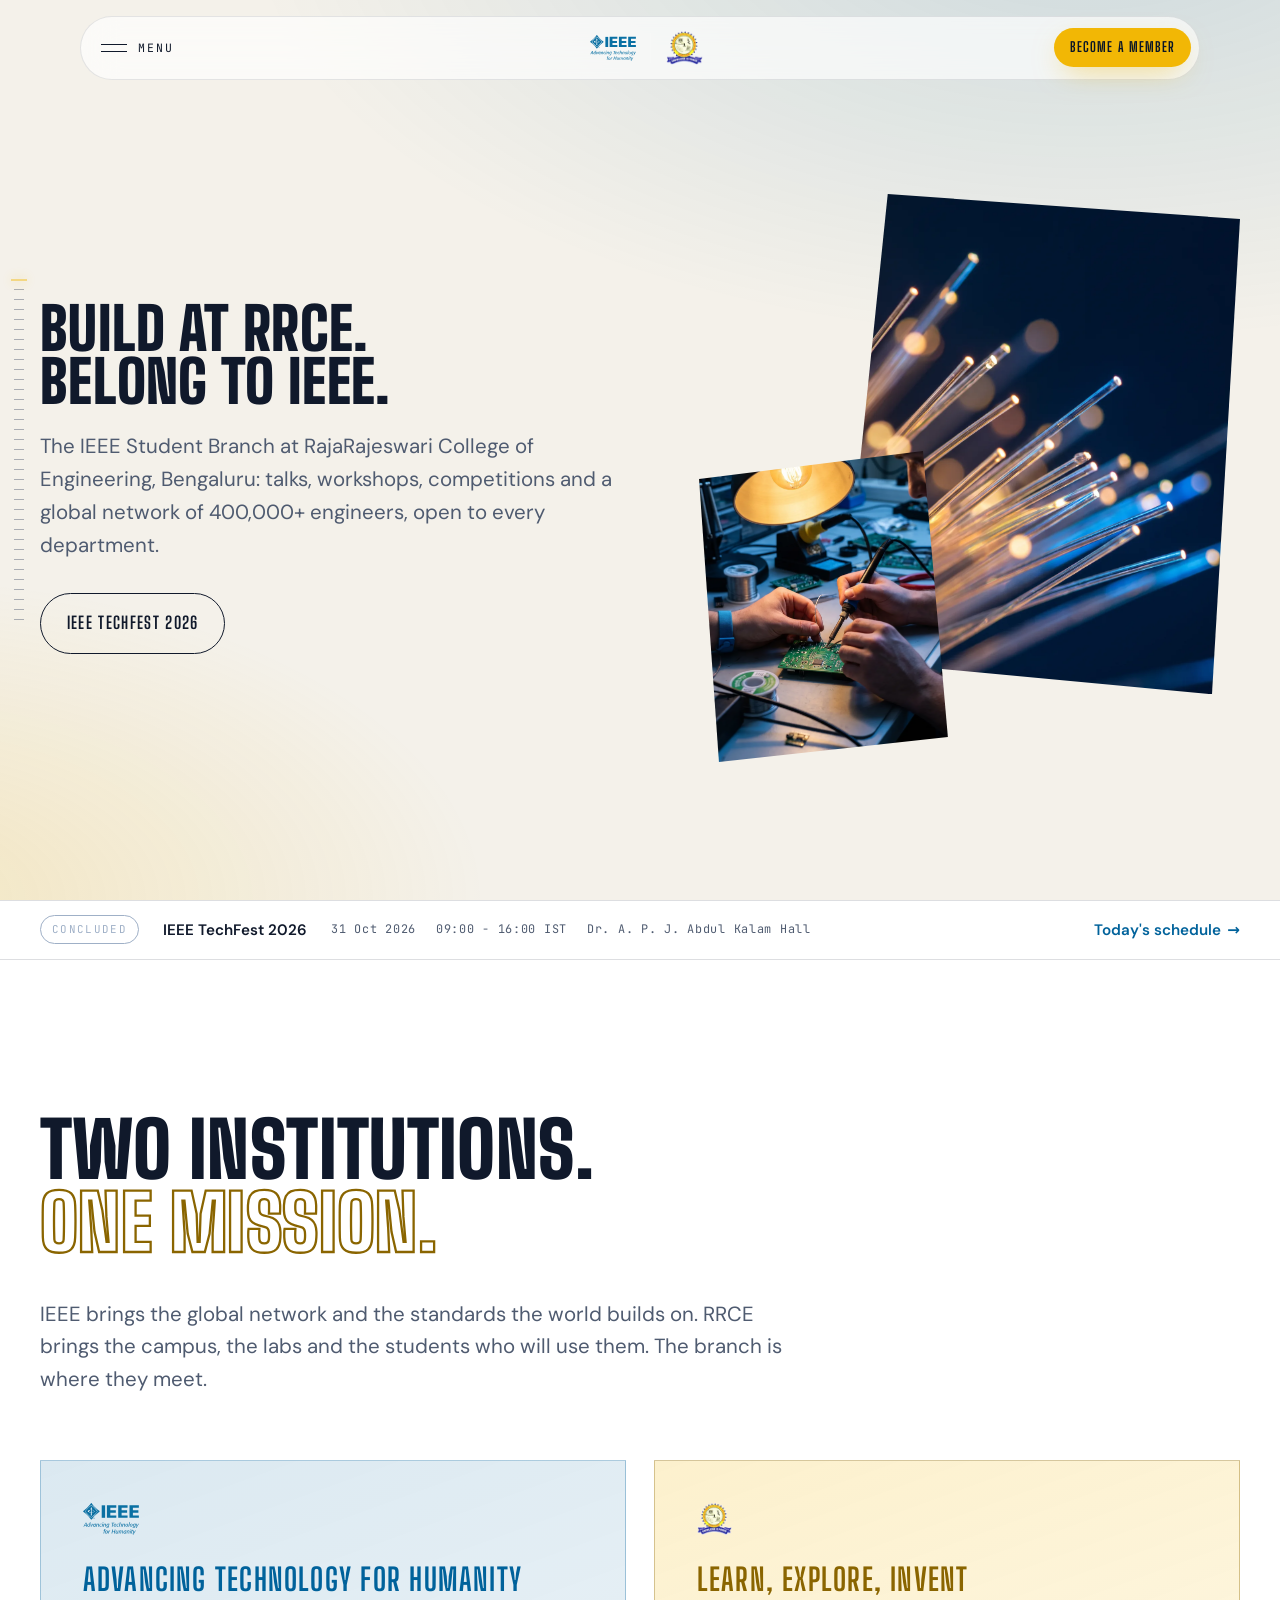
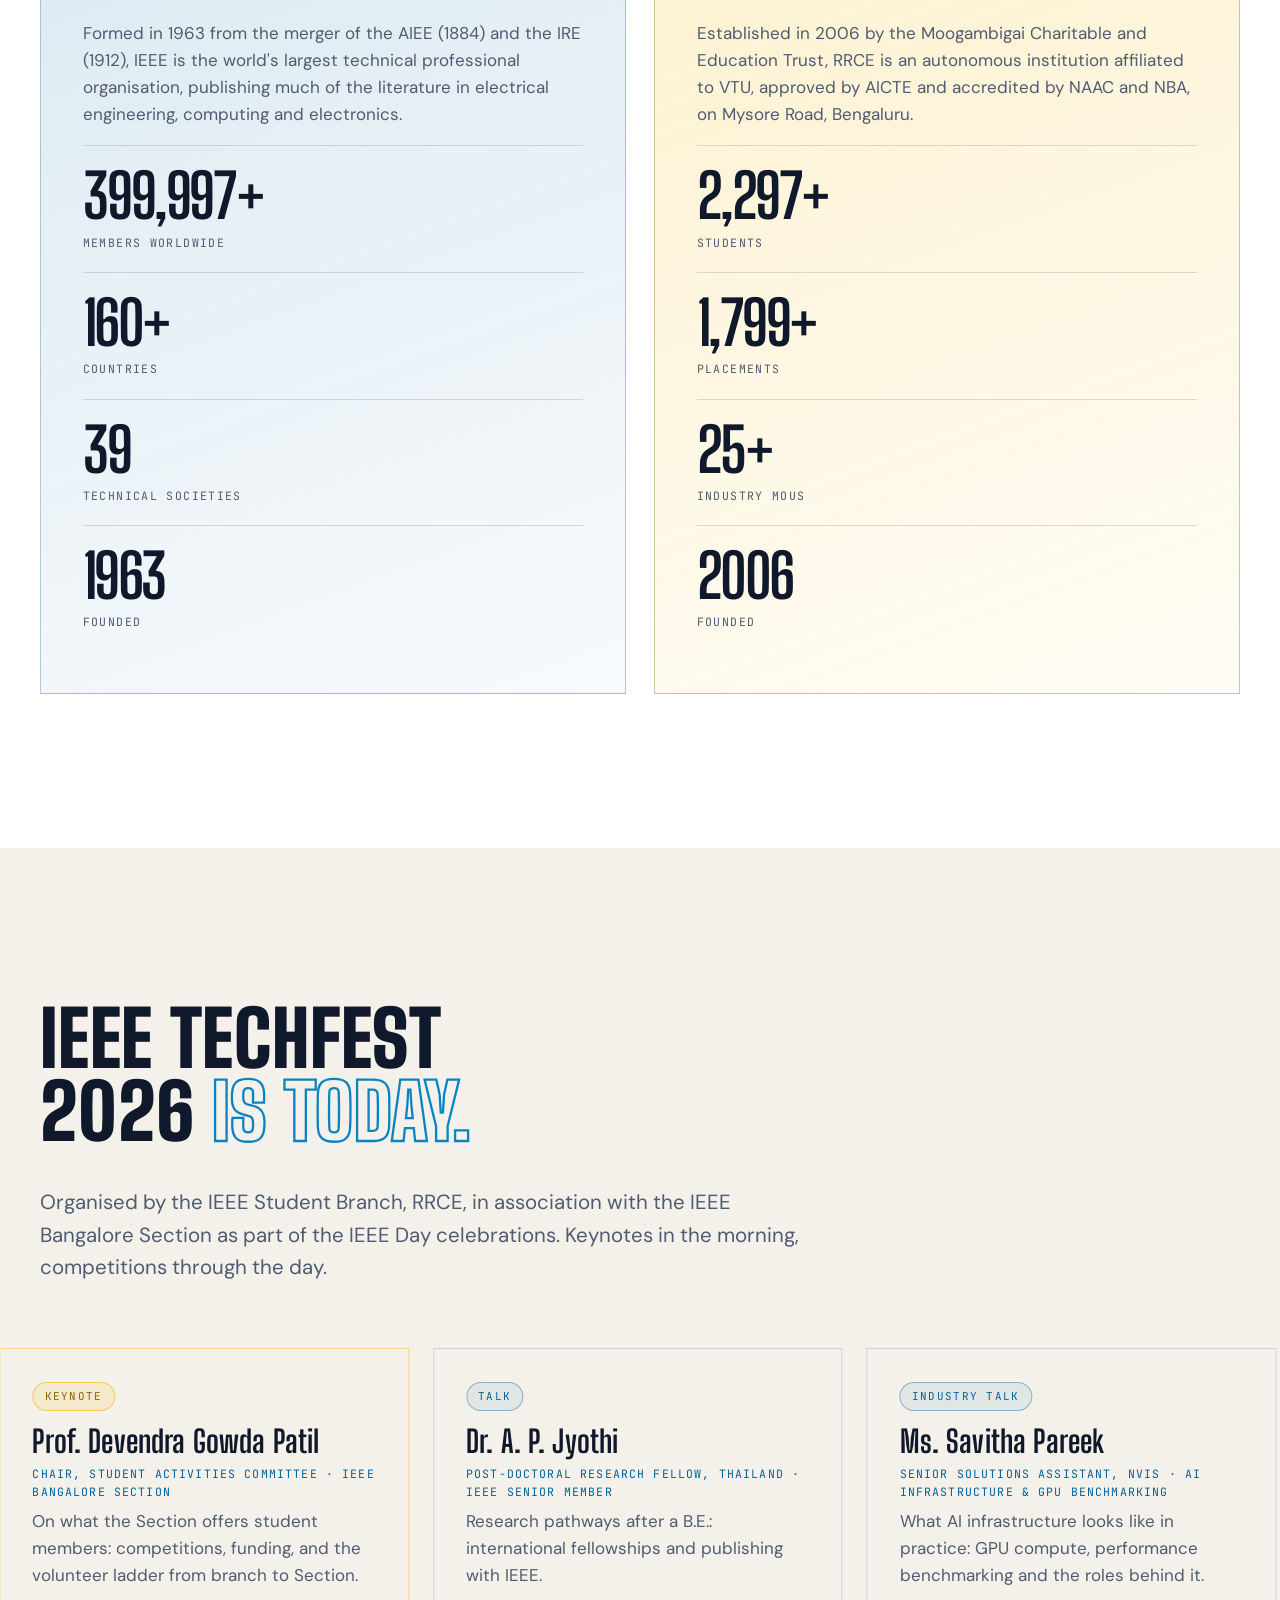
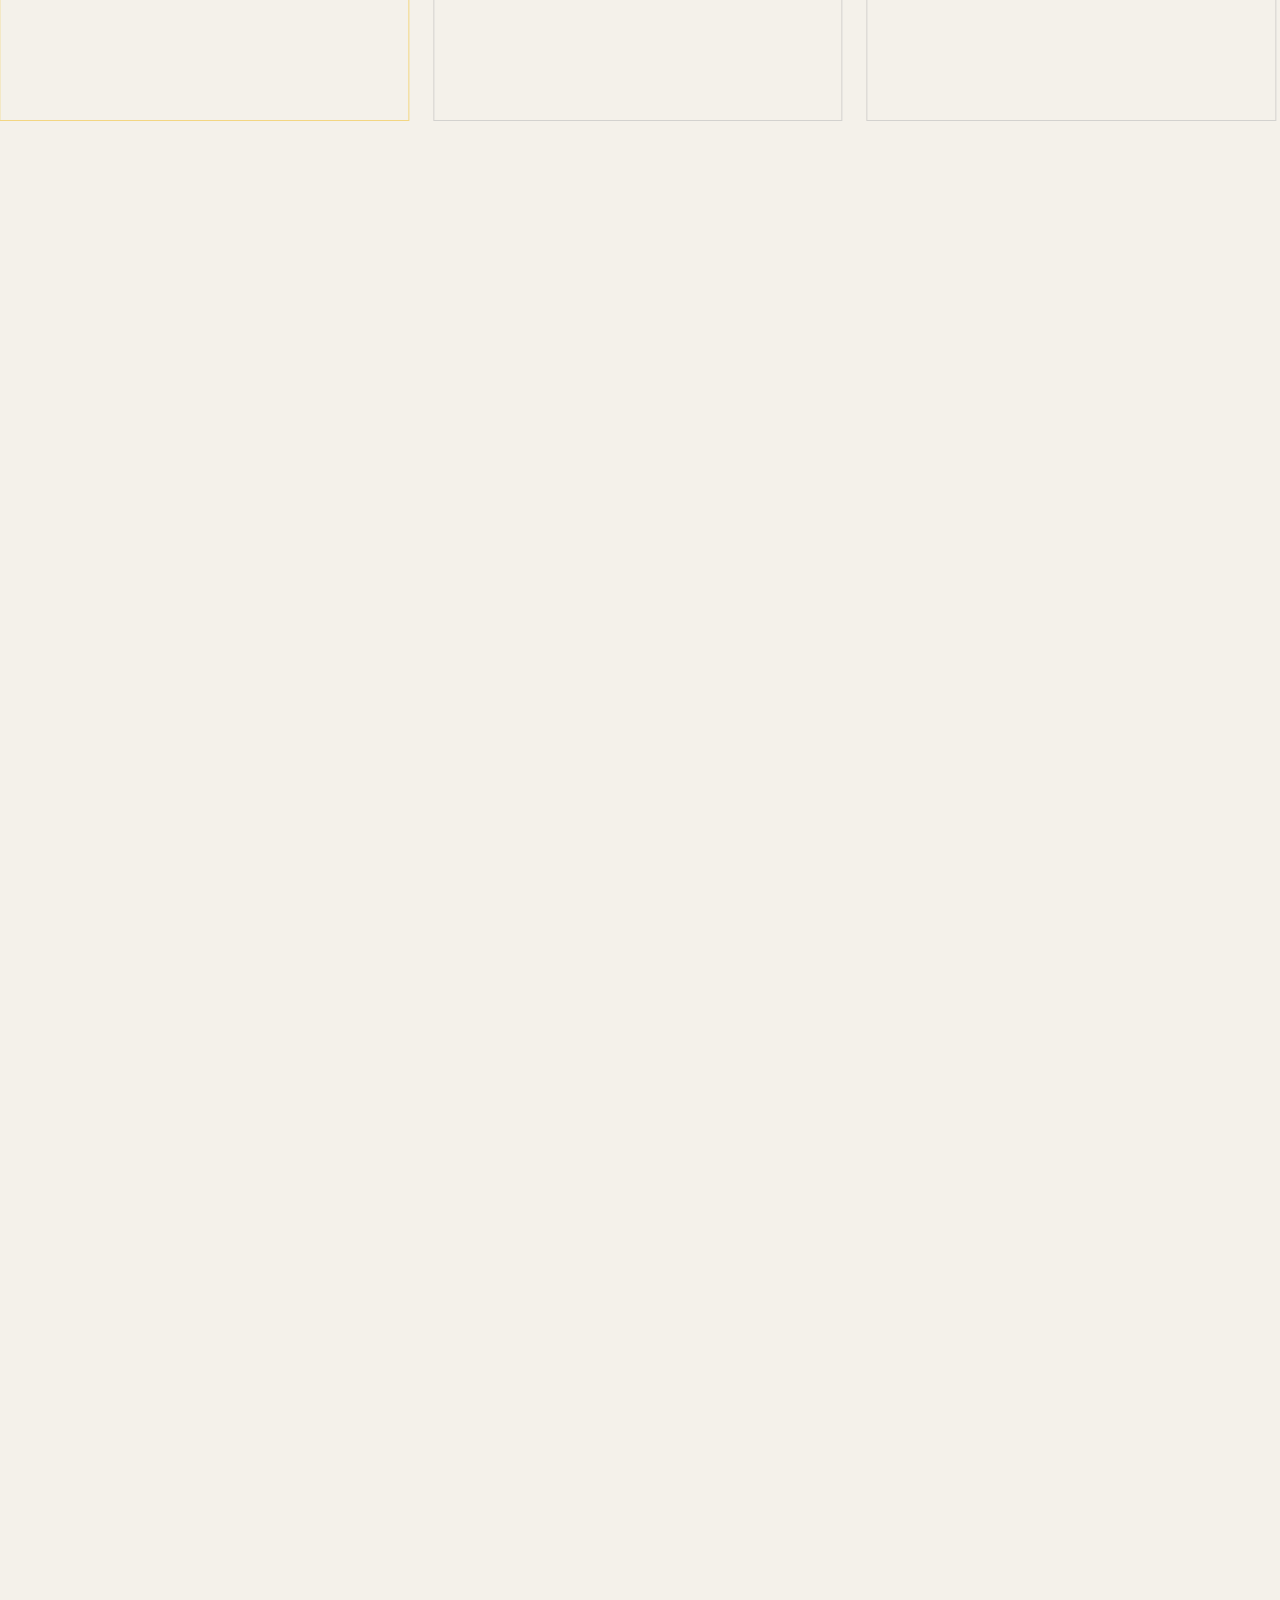
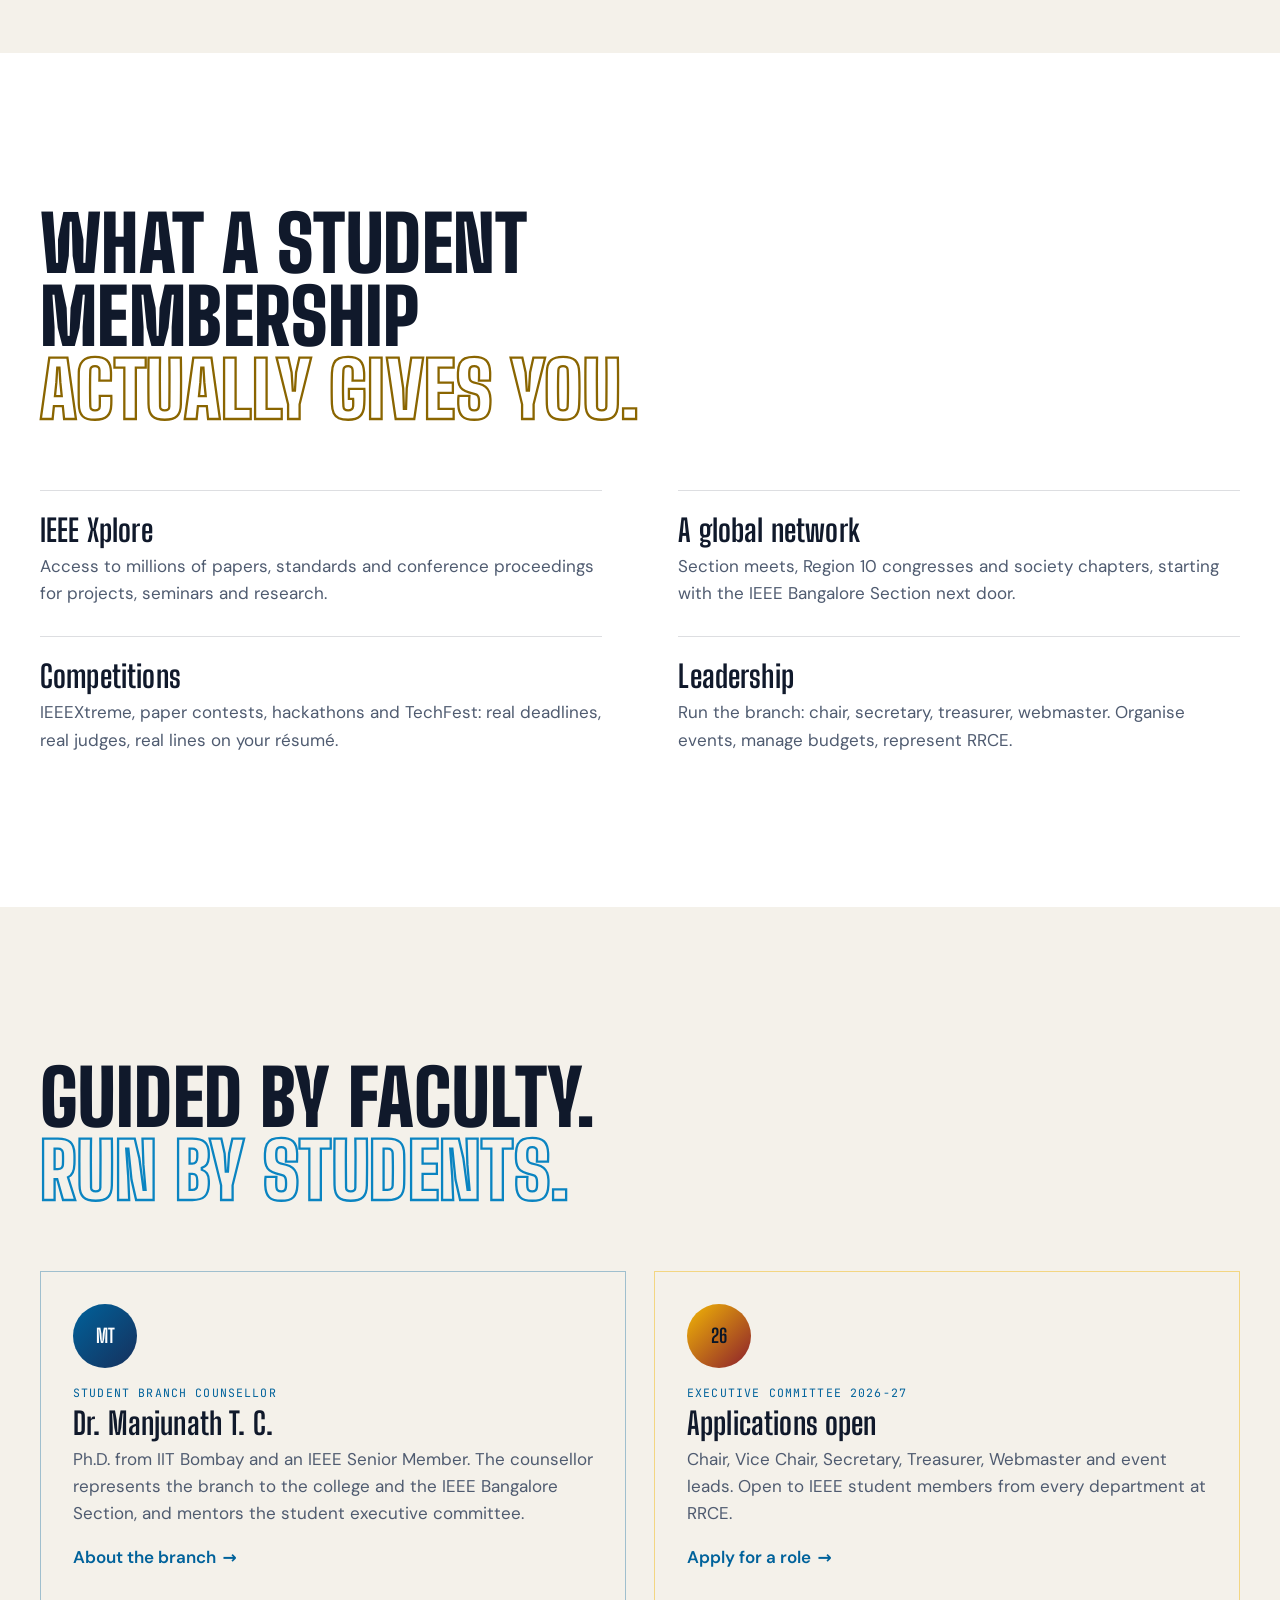
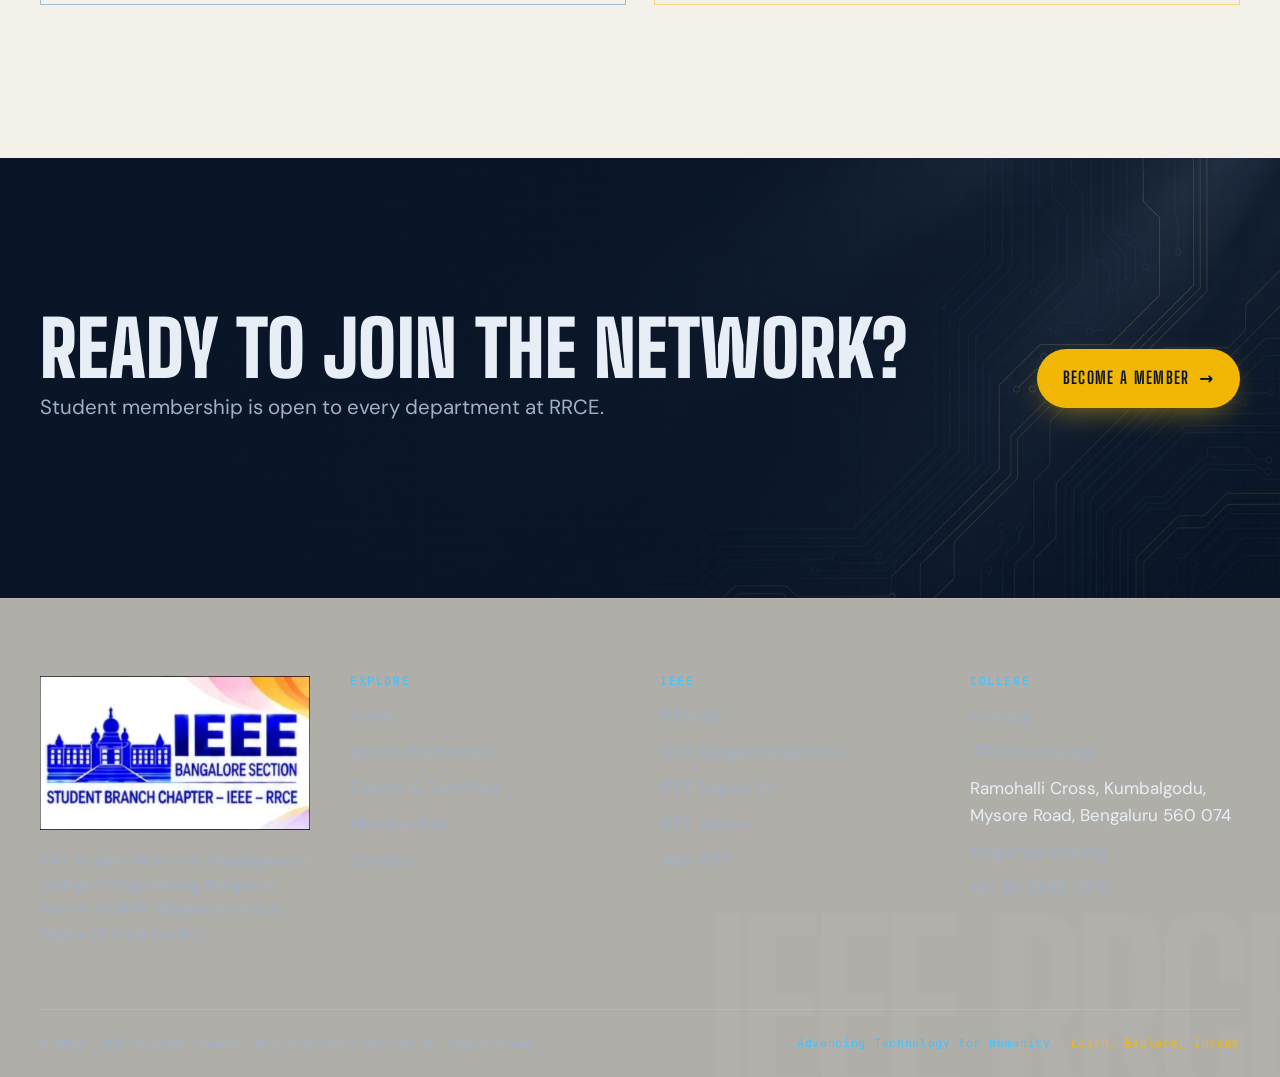
==== commit 6a827d4a: "Hero copy: plain statement of what the branch is Co-Authored-By: Claude Fable 5.1 <noreply@anthropic" ====
--- a/index.html
+++ b/index.html
@@ -54,8 +54,8 @@
     <section class="hero" aria-labelledby="hero-title">
       <div class="container hero__grid">
         <div class="hero__copy">
-          <h1 id="hero-title" data-split>Built on Mysore Road.<br>Wired to the world.</h1>
-          <p class="lead" data-split>The IEEE Student Branch at RajaRajeswari College of Engineering, Bengaluru. Part of the IEEE Bangalore Section, Region 10.</p>
+          <h1 id="hero-title" data-split>Build at RRCE.<br>Belong to IEEE.</h1>
+          <p class="lead" data-split>The IEEE Student Branch at RajaRajeswari College of Engineering, Bengaluru: talks, workshops, competitions and a global network of 400,000+ engineers, open to every department.</p>
           <a class="btn btn--ghost" href="pages/events.html">IEEE TechFest 2026</a>
         </div>
         <div class="hero__visual">
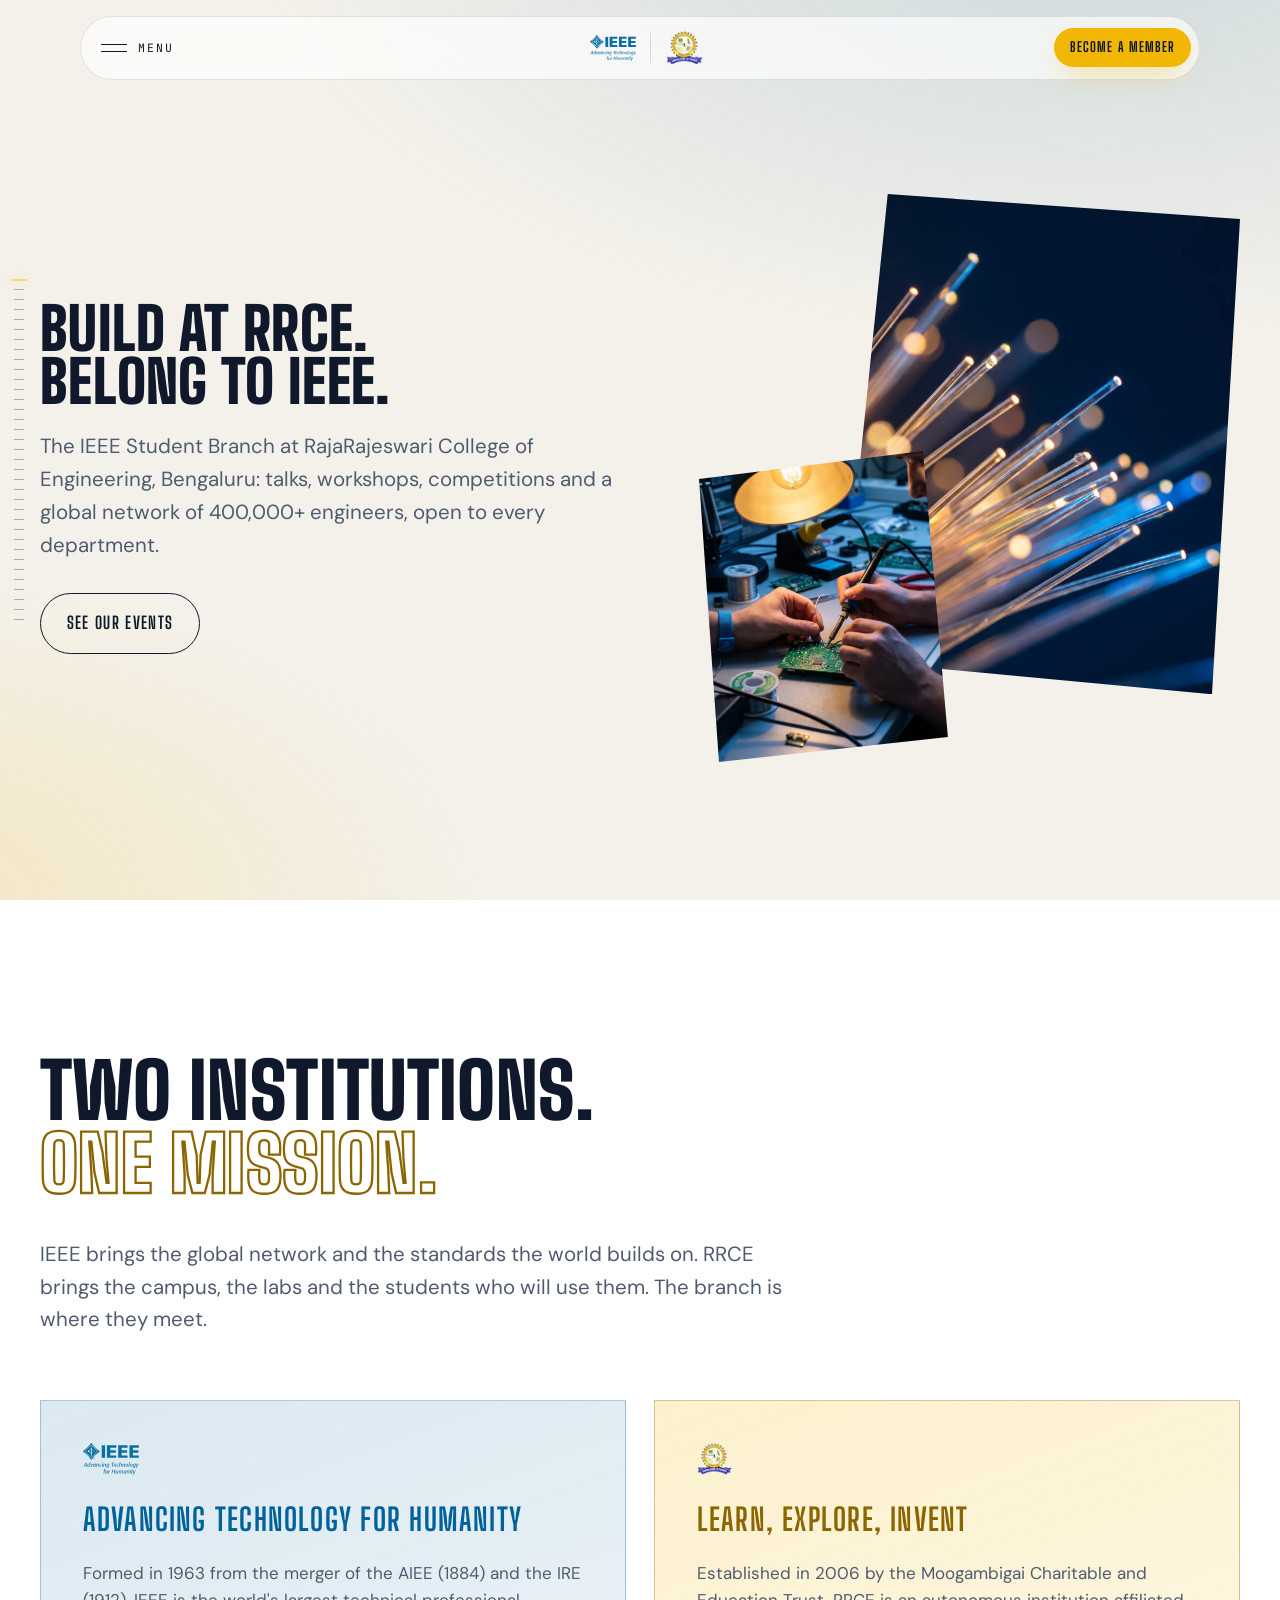
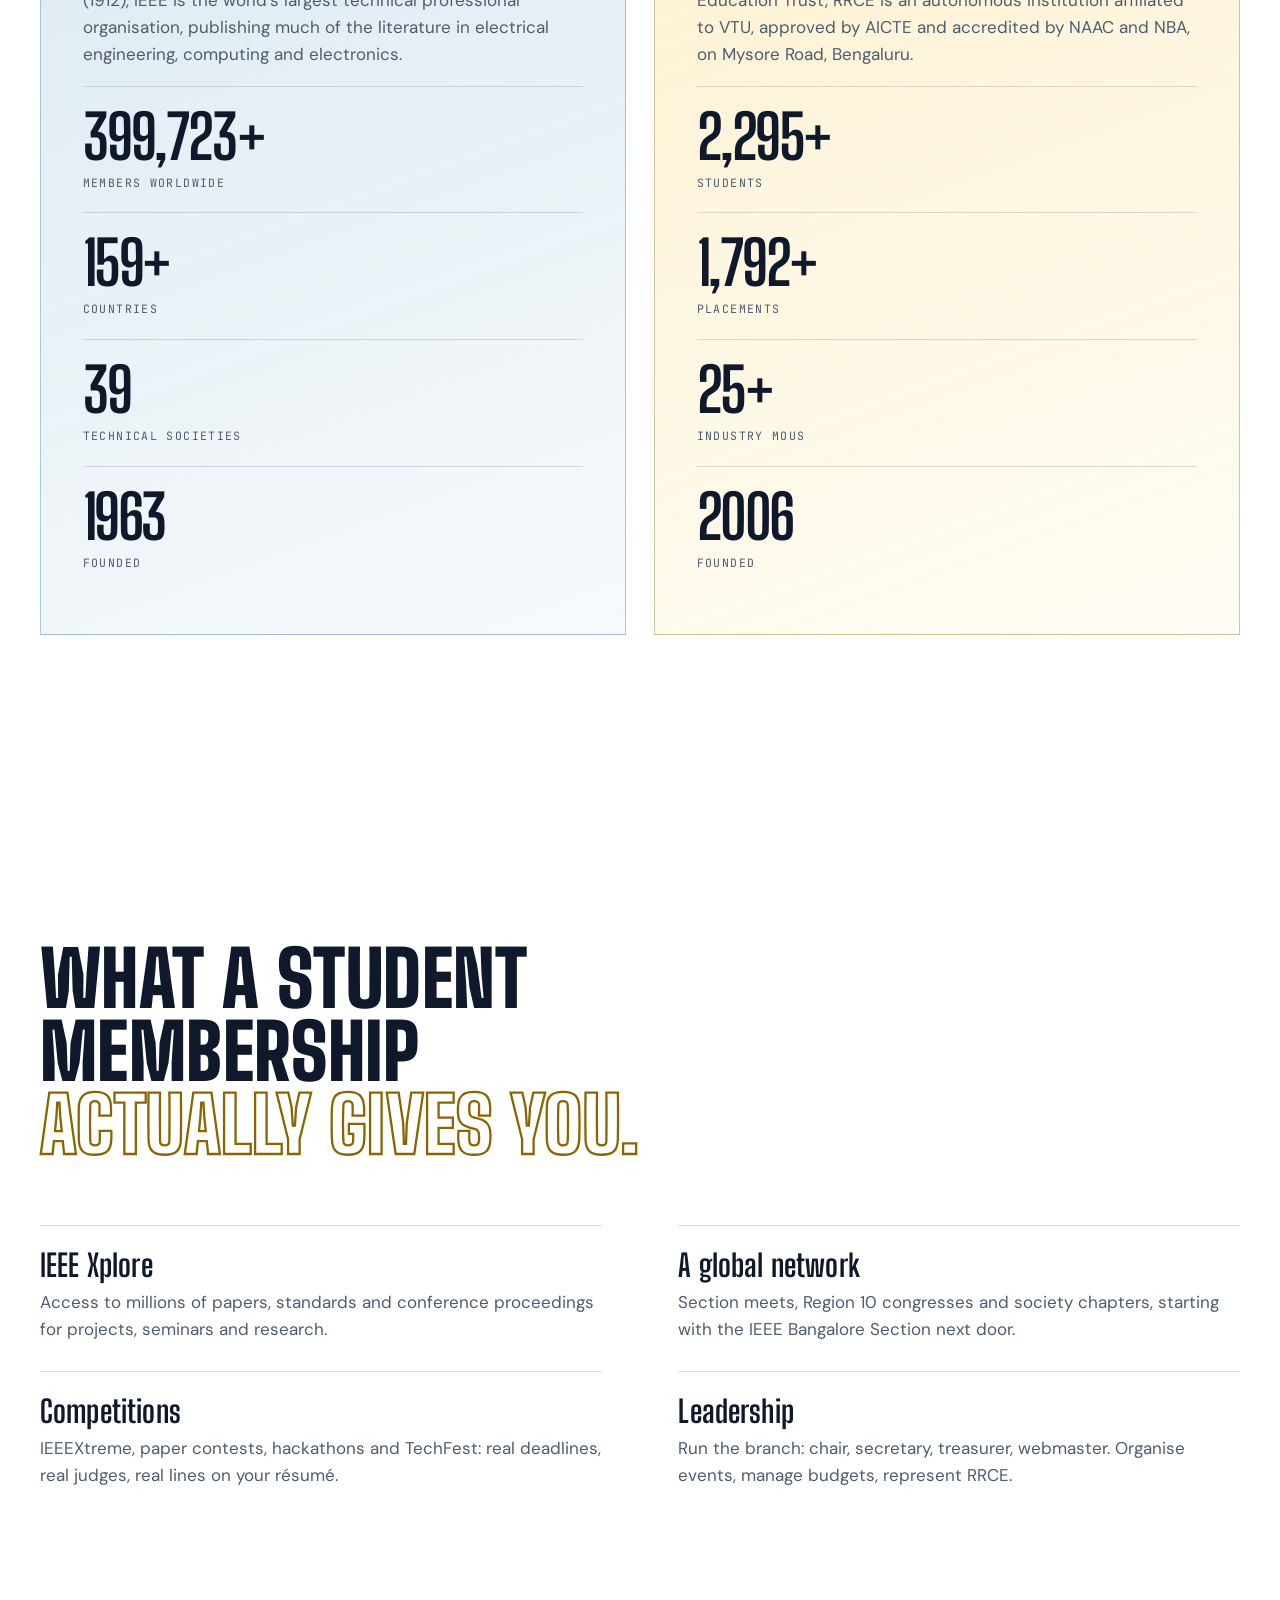
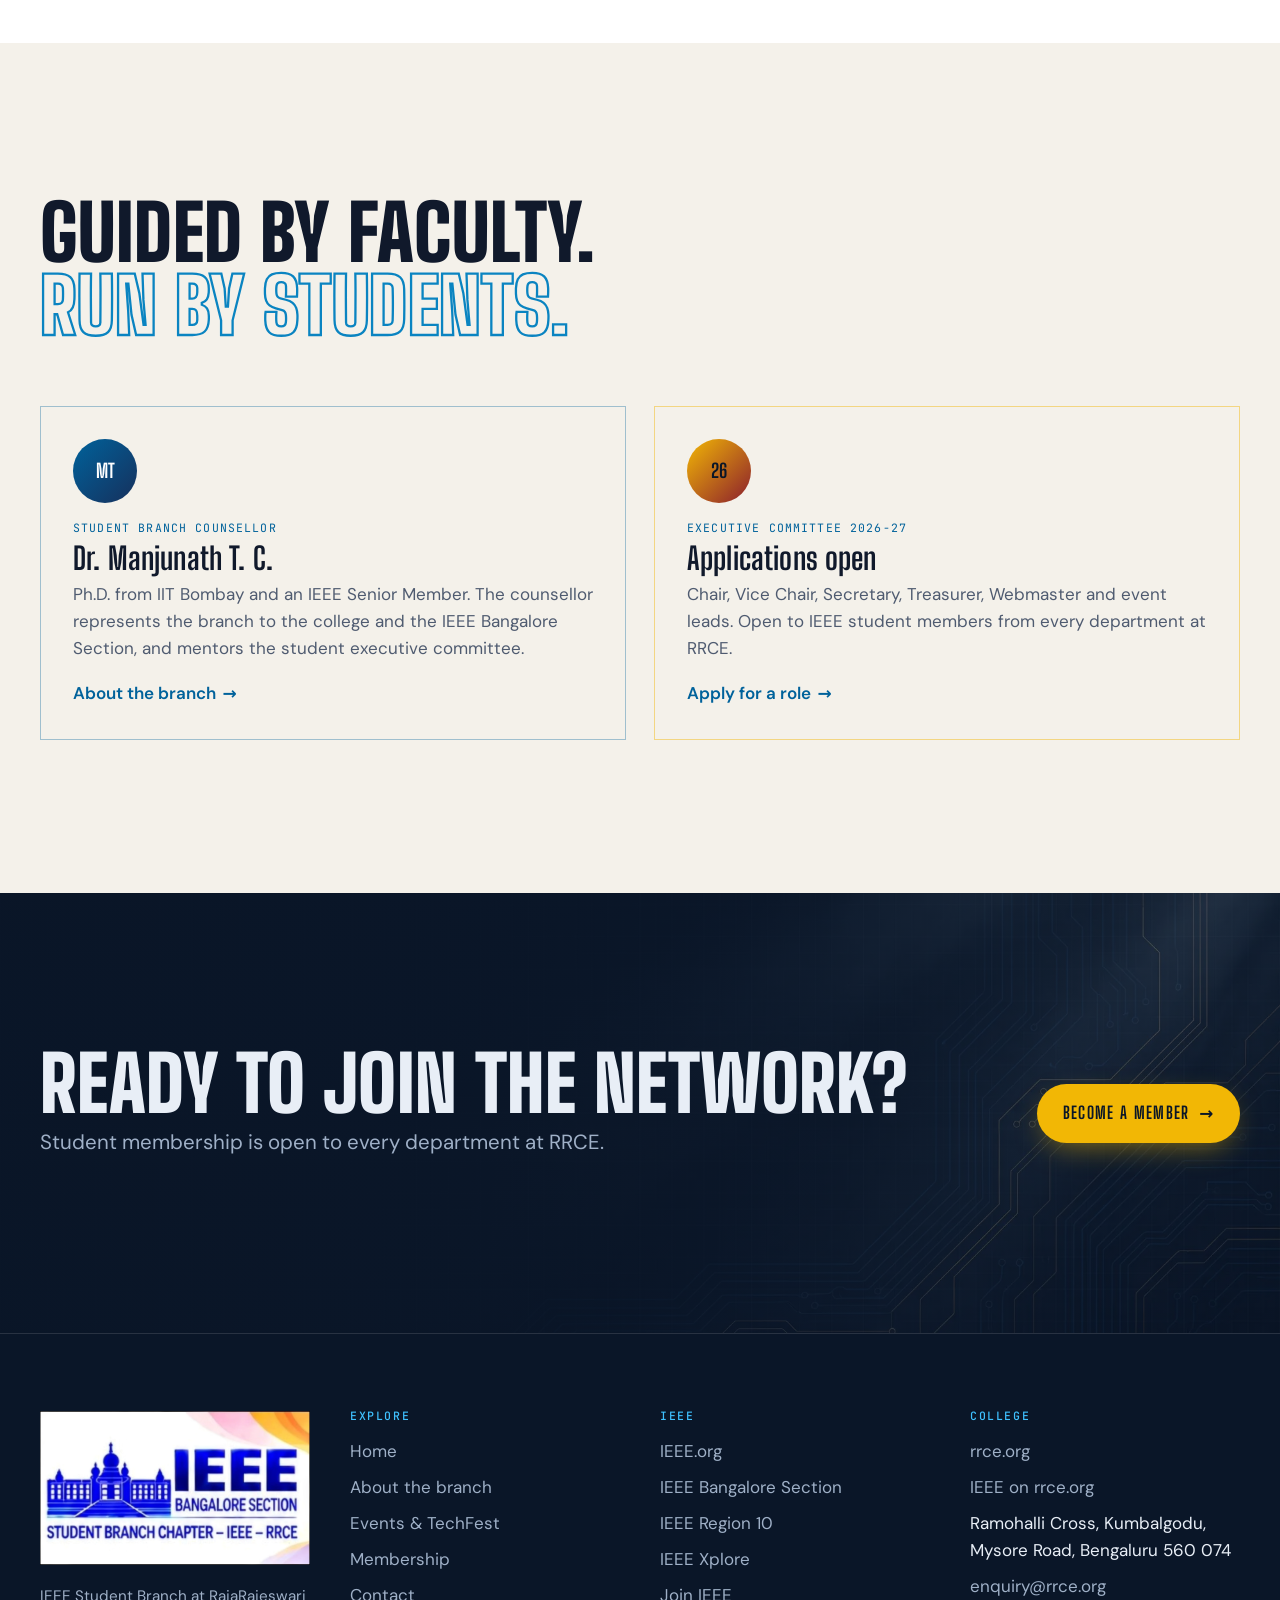
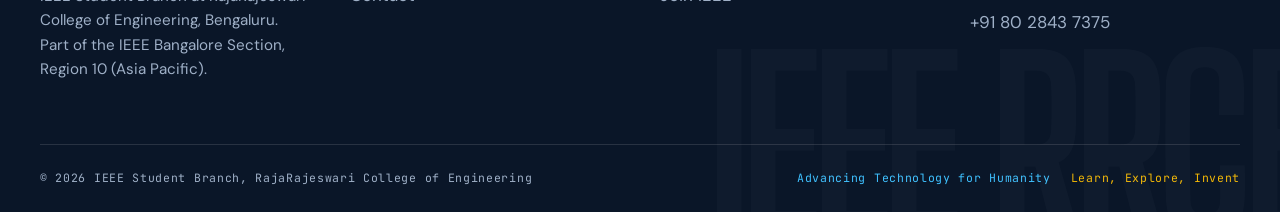
==== commit bbba7810: "Home page is evergreen: remove TechFest strip and live bar; solid navy footer; contrast fixes for di" ====
--- a/index.html
+++ b/index.html
@@ -56,7 +56,7 @@
         <div class="hero__copy">
           <h1 id="hero-title" data-split>Build at RRCE.<br>Belong to IEEE.</h1>
           <p class="lead" data-split>The IEEE Student Branch at RajaRajeswari College of Engineering, Bengaluru: talks, workshops, competitions and a global network of 400,000+ engineers, open to every department.</p>
-          <a class="btn btn--ghost" href="pages/events.html">IEEE TechFest 2026</a>
+          <a class="btn btn--ghost" href="pages/events.html">See our events</a>
         </div>
         <div class="hero__visual">
           <img class="shard shard--a parallax-slow" src="assets/img/fibre.webp" alt="Glowing fibre-optic strands in gold and blue" width="1200" height="1500">
@@ -64,20 +64,6 @@
         </div>
       </div>
     </section>
-
-    <!-- ===== Live event strip (status is computed from today's date) ===== -->
-    <div class="live-strip" role="region" aria-label="Current event status">
-      <div class="container live-strip__inner">
-        <span class="badge badge--live" data-event-status data-start="2026-10-31T09:00:00+05:30" data-end="2026-10-31T16:00:00+05:30"><span class="pulse" aria-hidden="true"></span>Live now</span>
-        <strong>IEEE TechFest 2026</strong>
-        <span class="live-strip__meta">
-          <span>31 Oct 2026</span>
-          <span>09:00 - 16:00 IST</span>
-          <span>Dr. A. P. J. Abdul Kalam Hall</span>
-        </span>
-        <a class="link-arrow" href="pages/events.html">Today's schedule <span class="arrow">→</span></a>
-      </div>
-    </div>
 
     <!-- ===== Two institutions, one mission ===== -->
     <section class="section is-dark" aria-labelledby="voices-title">
@@ -113,58 +99,6 @@
       </div>
     </section>
 
-    <!-- ===== TechFest showcase (pinned horizontal strip on desktop) ===== -->
-    <section class="section is-light section--flush-bottom" aria-labelledby="techfest-title">
-      <div class="container">
-        <div class="section-head" data-reveal>
-          <h2 data-split id="techfest-title">IEEE TechFest 2026 <span class="serif accent-ieee">is today.</span></h2>
-          <p class="lead">Organised by the IEEE Student Branch, RRCE, in association with the IEEE Bangalore Section as part of the IEEE Day celebrations. Keynotes in the morning, competitions through the day.</p>
-        </div>
-      </div>
-      <div class="hstrip">
-        <div class="hstrip__track">
-          <article class="card card--gold" data-tilt>
-            <span class="badge badge--gold">Keynote</span>
-            <h3>Prof. Devendra Gowda Patil</h3>
-            <p class="person__role">Chair, Student Activities Committee · IEEE Bangalore Section</p>
-            <p class="muted">On what the Section offers student members: competitions, funding, and the volunteer ladder from branch to Section.</p>
-          </article>
-          <article class="card" data-tilt>
-            <span class="badge badge--ieee">Talk</span>
-            <h3>Dr. A. P. Jyothi</h3>
-            <p class="person__role">Post-Doctoral Research Fellow, Thailand · IEEE Senior Member</p>
-            <p class="muted">Research pathways after a B.E.: international fellowships and publishing with IEEE.</p>
-          </article>
-          <article class="card" data-tilt>
-            <span class="badge badge--ieee">Industry talk</span>
-            <h3>Ms. Savitha Pareek</h3>
-            <p class="person__role">Senior Solutions Assistant, NVIS · AI infrastructure &amp; GPU benchmarking</p>
-            <p class="muted">What AI infrastructure looks like in practice: GPU compute, performance benchmarking and the roles behind it.</p>
-          </article>
-          <article class="card" data-tilt>
-            <span class="badge badge--ieee">Counsellor</span>
-            <h3>Dr. Manjunath T. C.</h3>
-            <p class="person__role">Ph.D. (IIT Bombay) · IEEE Senior Member · Branch Counsellor, RRCE</p>
-            <p class="muted">Faculty counsellor of the branch and the bridge between students, the college and the Section.</p>
-          </article>
-          <article class="card card--gold" data-tilt>
-            <span class="badge badge--live">Competition</span>
-            <h3>Web Designing</h3>
-            <p class="person__role">Aryabhata Hall · 2-3 hours · teams of up to 2</p>
-            <p class="muted">Design and build a responsive website on a theme revealed at the venue, using HTML, CSS and JavaScript. Judged on aesthetics, code, responsiveness and completeness.</p>
-            <a class="link-arrow" href="pages/events.html#competitions">Rules &amp; rubric <span class="arrow">→</span></a>
-          </article>
-          <article class="card card--navy">
-            <div>
-              <h3>Schedule, venues and calendar export</h3>
-              <a class="btn btn--gold" href="pages/events.html">See all events <span class="arrow">→</span></a>
-            </div>
-          </article>
-        </div>
-      </div>
-      <div class="spacer" aria-hidden="true"></div>
-    </section>
-
     <!-- ===== Why join ===== -->
     <section class="section is-dark" aria-labelledby="why-title">
       <div class="container">
--- a/assets/css/styles.css
+++ b/assets/css/styles.css
@@ -149,8 +149,6 @@
 .center { text-align: center; }
 .section-head.center .lead { margin-inline: auto; }
 .split--top { align-items: start; }
-.section--flush-bottom { padding-bottom: 0; }
-.spacer { height: var(--section-y); }
 .mt-1 { margin-top: 1rem; }
 .mt-2 { margin-top: 2rem; }
 .list-decimal { list-style: decimal inside; }
@@ -174,7 +172,8 @@
 .lockup { display: inline-flex; align-items: center; gap: 0.9rem; }
 .lockup__ieee { height: 26px; width: auto; }
 .lockup__rrce { height: 34px; width: auto; }
-.lockup__divider { width: 1px; height: 30px; background: var(--line-dark); }
+.lockup__divider { width: 1px; height: 30px; background: var(--line-light); }
+.nav .lockup__divider, .footer .lockup__divider { background: var(--line-dark); }
 /* IEEE master brand is supplied in blue; render it white on dark surfaces */
 .nav .lockup__ieee, .footer .lockup__ieee { filter: brightness(0) invert(1); }
 
@@ -231,7 +230,7 @@
 @media (max-width: 900px) { .rail { display: none; } }
 
 /* 6. FOOTER -------------------------------------------------------------- */
-.footer { background: rgba(0, 0, 0, 0.28); color: var(--text-on-dark); color-scheme: dark; padding: clamp(3rem, 6vw, 5rem) 0 1.5rem; border-top: 1px solid var(--line-dark); position: relative; overflow: hidden; }
+.footer { background: var(--navy); color: var(--text-on-dark); color-scheme: dark; padding: clamp(3rem, 6vw, 5rem) 0 1.5rem; border-top: 1px solid var(--line-dark); position: relative; overflow: hidden; }
 .footer__grid { display: grid; gap: 2.5rem; grid-template-columns: repeat(auto-fit, minmax(min(100%, 220px), 1fr)); margin-bottom: 3rem; }
 .footer__mark { width: min(100%, 300px); margin-bottom: 1.2rem; }
 .footer__brand p { color: var(--muted-on-dark); max-width: 36ch; font-size: 0.95rem; }
@@ -273,8 +272,7 @@
 }
 .badge--live { color: var(--gold-ink); border-color: rgba(242, 183, 5, 0.5); background: rgba(242, 183, 5, 0.1); }
 .badge--upcoming { color: var(--ieee); border-color: rgba(63, 193, 255, 0.5); background: rgba(63, 193, 255, 0.1); }
-.badge--done { color: var(--muted-on-dark); }
-.is-light .badge--done { color: var(--muted-on-light); }
+.badge--done { color: var(--muted-on-light); }
 .badge--ieee { color: var(--ieee); border-color: rgba(0, 98, 155, 0.4); background: rgba(0, 98, 155, 0.08); }
 .badge--gold { color: var(--gold-ink); border-color: rgba(242, 183, 5, 0.6); background: rgba(242, 183, 5, 0.12); }
 .pulse { width: 8px; height: 8px; border-radius: 50%; background: currentColor; box-shadow: 0 0 0 0 currentColor; animation: pulse 1.6s infinite; }
@@ -312,8 +310,6 @@
 .card--gold { border-color: rgba(242, 183, 5, 0.45); }
 .card--ieee { border-color: rgba(0, 98, 155, 0.35); }
 .card .badge + h3 { margin-top: 1rem; }
-.card--navy { display: grid; place-items: center; text-align: center; background: var(--navy); color: var(--text-on-dark); border-color: var(--navy); color-scheme: dark; }
-.card--navy .btn { margin-top: 1rem; }
 
 /* Person card */
 .person { text-align: left; }
@@ -415,21 +411,6 @@
 .page-hero .breadcrumb { font-family: var(--font-mono); font-size: 0.72rem; letter-spacing: 0.14em; text-transform: uppercase; color: var(--muted-on-light); margin-bottom: 1.2rem; display: flex; gap: 0.6rem; }
 .page-hero .breadcrumb a:hover { color: var(--gold-2); }
 
-/* Live strip */
-.live-strip { position: relative; z-index: 2; background: var(--white); color: var(--text-on-light); border-top: 1px solid var(--line-light); border-bottom: 1px solid var(--line-light); }
-.live-strip__inner { display: flex; flex-wrap: wrap; align-items: center; gap: 0.75rem 1.5rem; padding: 0.9rem 0; font-size: 0.95rem; }
-.live-strip__meta { display: flex; flex-wrap: wrap; gap: 0.5rem 1.25rem; font-family: var(--font-mono); font-size: 0.74rem; letter-spacing: 0.06em; color: var(--muted-on-light); }
-.live-strip .link-arrow { margin-left: auto; }
-
-/* Horizontal pinned strip (GSAP pins .hstrip and translates .hstrip__track; mobile falls back to native scroll) */
-.hstrip { overflow: hidden; }
-.hstrip__track { display: flex; gap: clamp(1rem, 2vw, 1.5rem); width: max-content; padding-inline: var(--gutter); }
-.hstrip__track .card { width: clamp(280px, 32vw, 420px); flex: none; }
-@media (max-width: 900px) {
-  .hstrip { overflow-x: auto; scroll-snap-type: x mandatory; -webkit-overflow-scrolling: touch; padding-bottom: 1rem; }
-  .hstrip__track .card { scroll-snap-align: start; width: 82vw; }
-}
-
 /* Timeline */
 .timeline { position: relative; padding-left: 2.2rem; }
 .timeline::before { content: ""; position: absolute; left: 7px; top: 6px; bottom: 6px; width: 2px; background: var(--line-light); }
@@ -509,7 +490,6 @@
 @media (max-width: 600px) {
   :root { --header-h: 74px; }
   .hero { padding-top: calc(var(--header-h) + 2rem); min-height: 92svh; }
-  .live-strip .link-arrow { margin-left: 0; }
   .slot { grid-template-columns: 1fr; gap: 0.3rem; }
 }
 
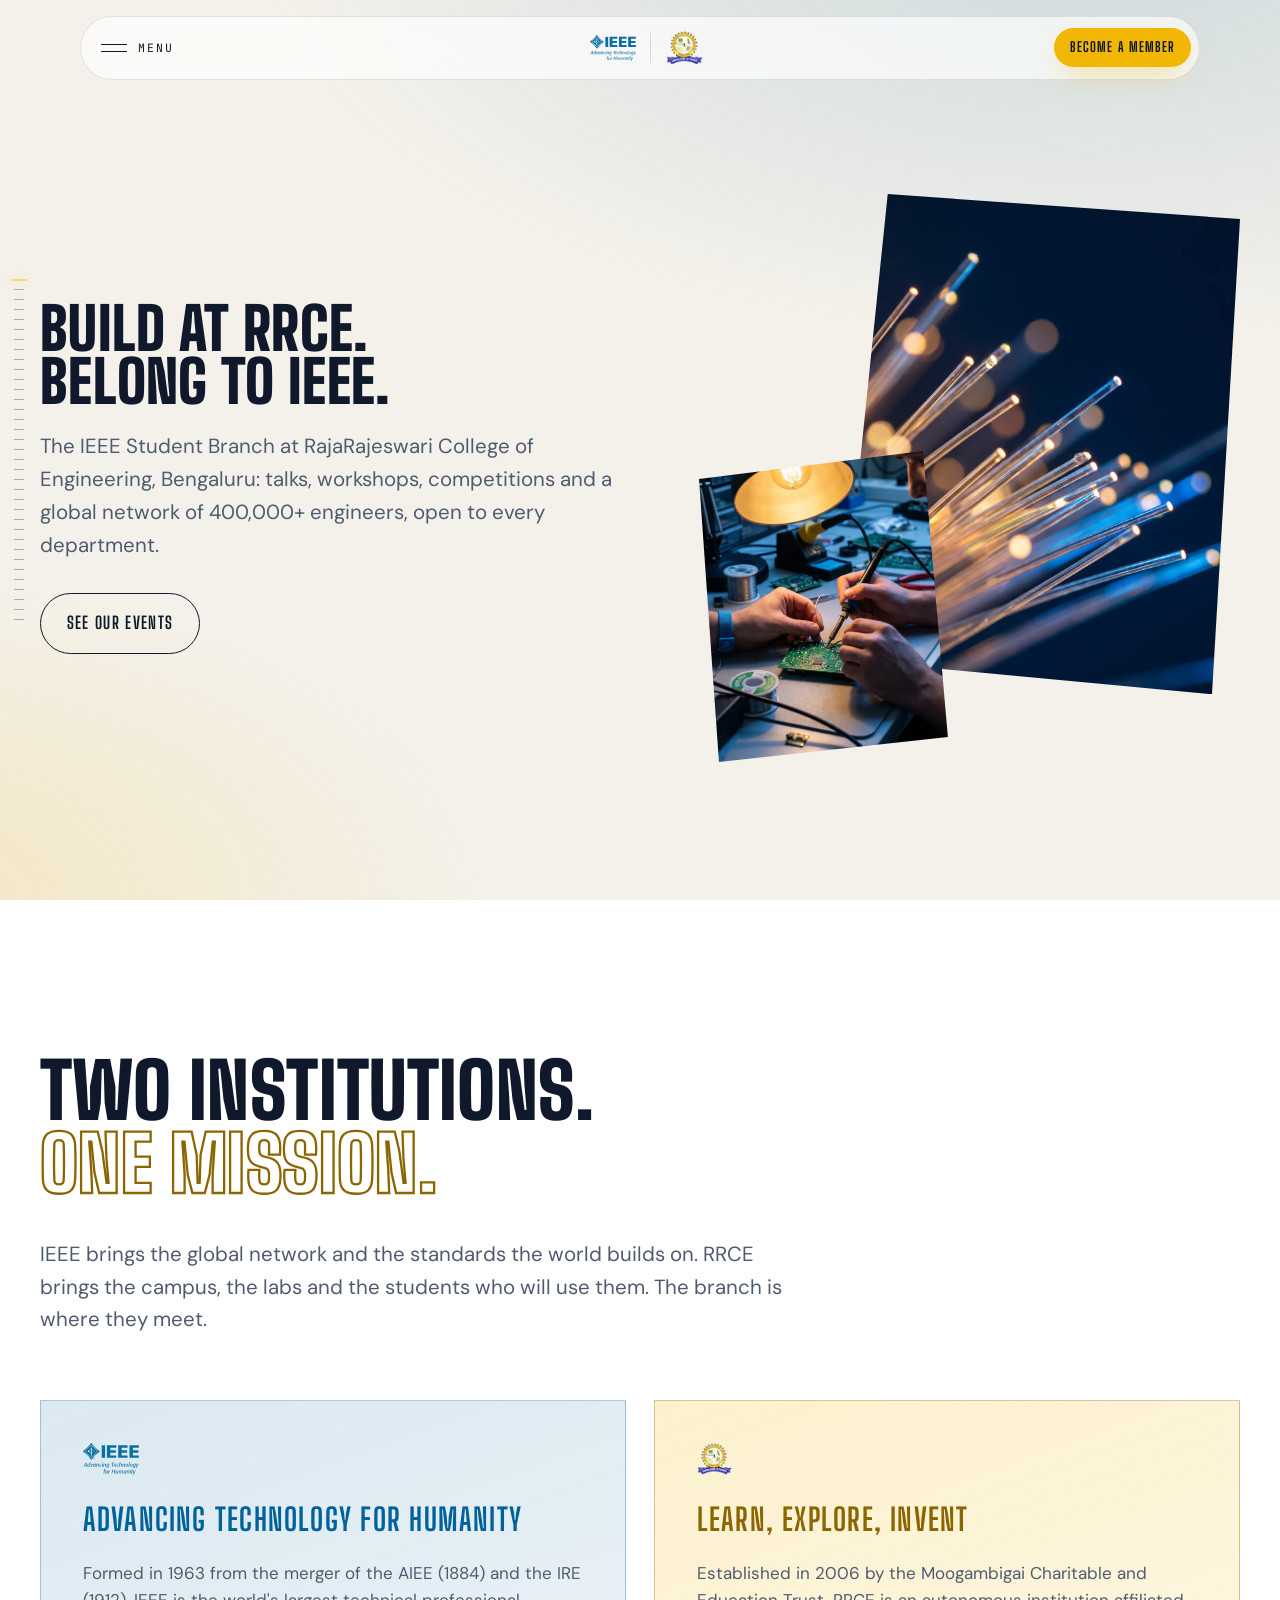
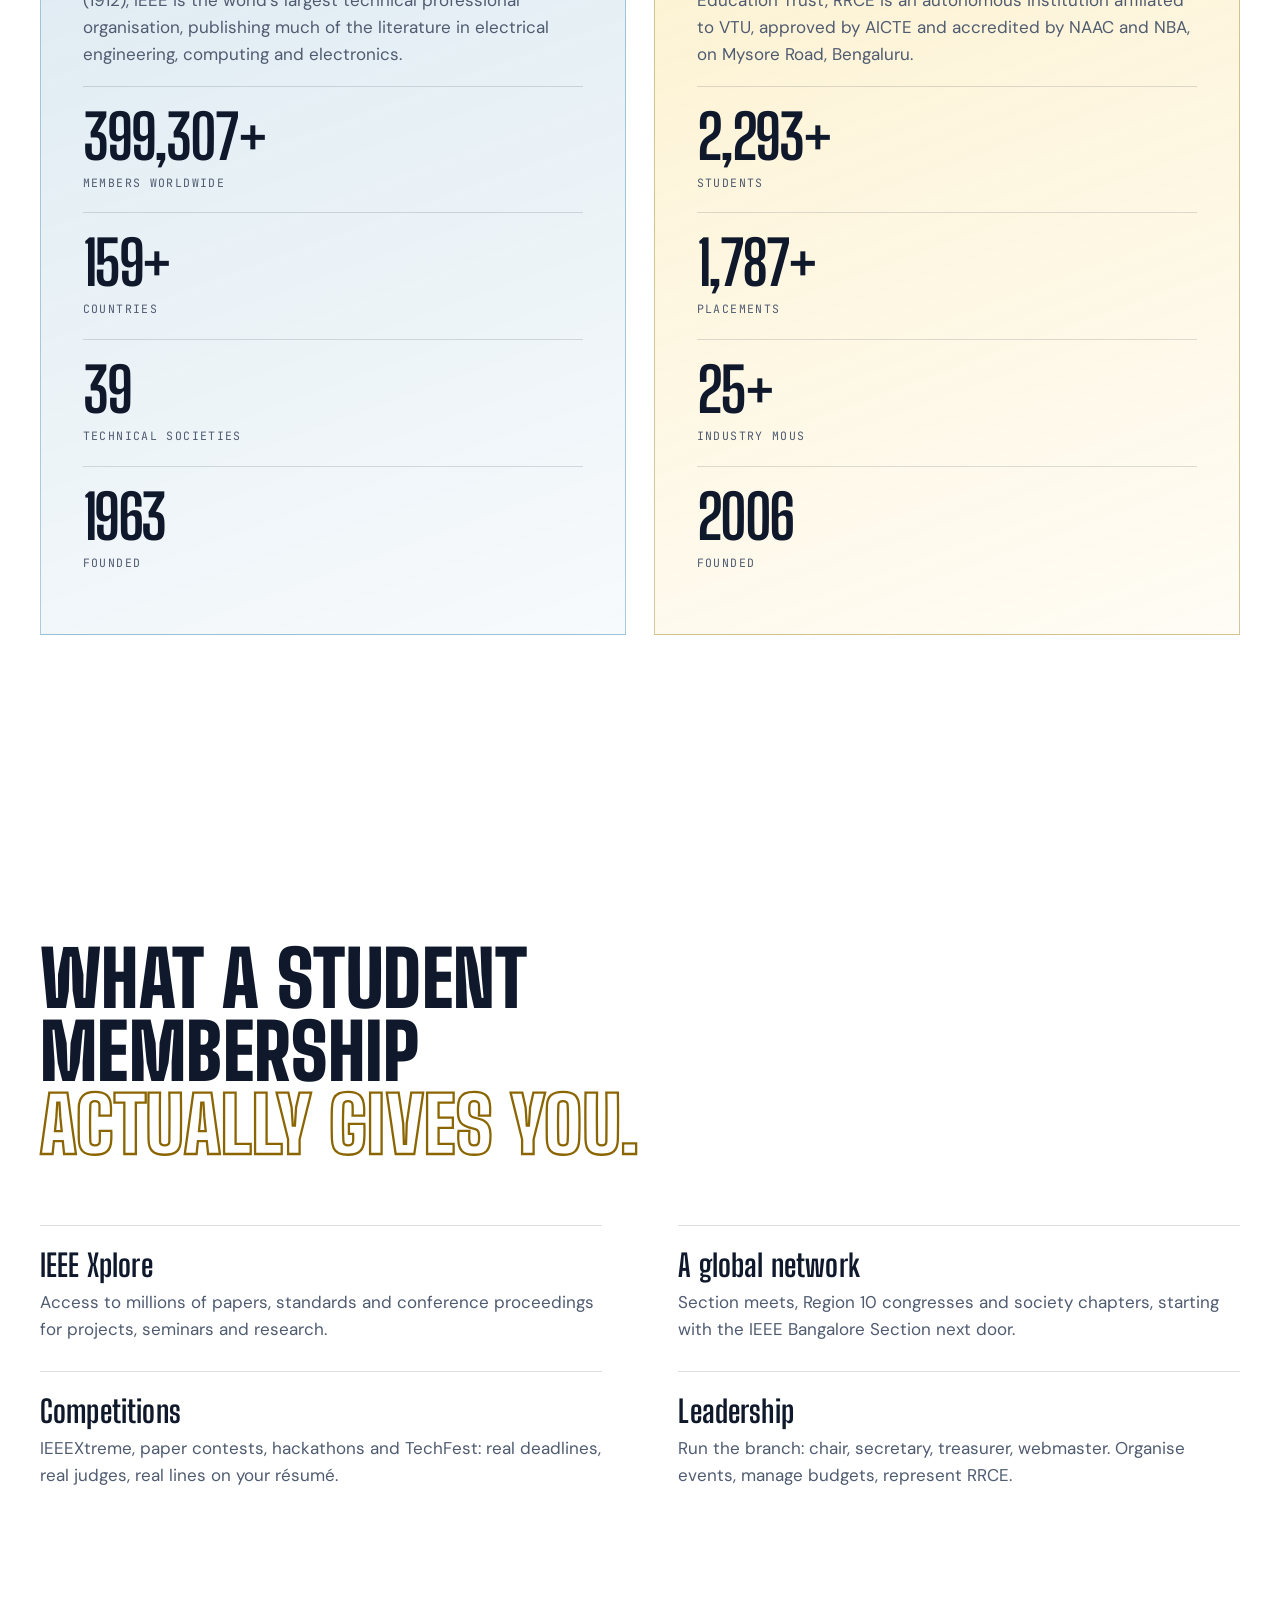
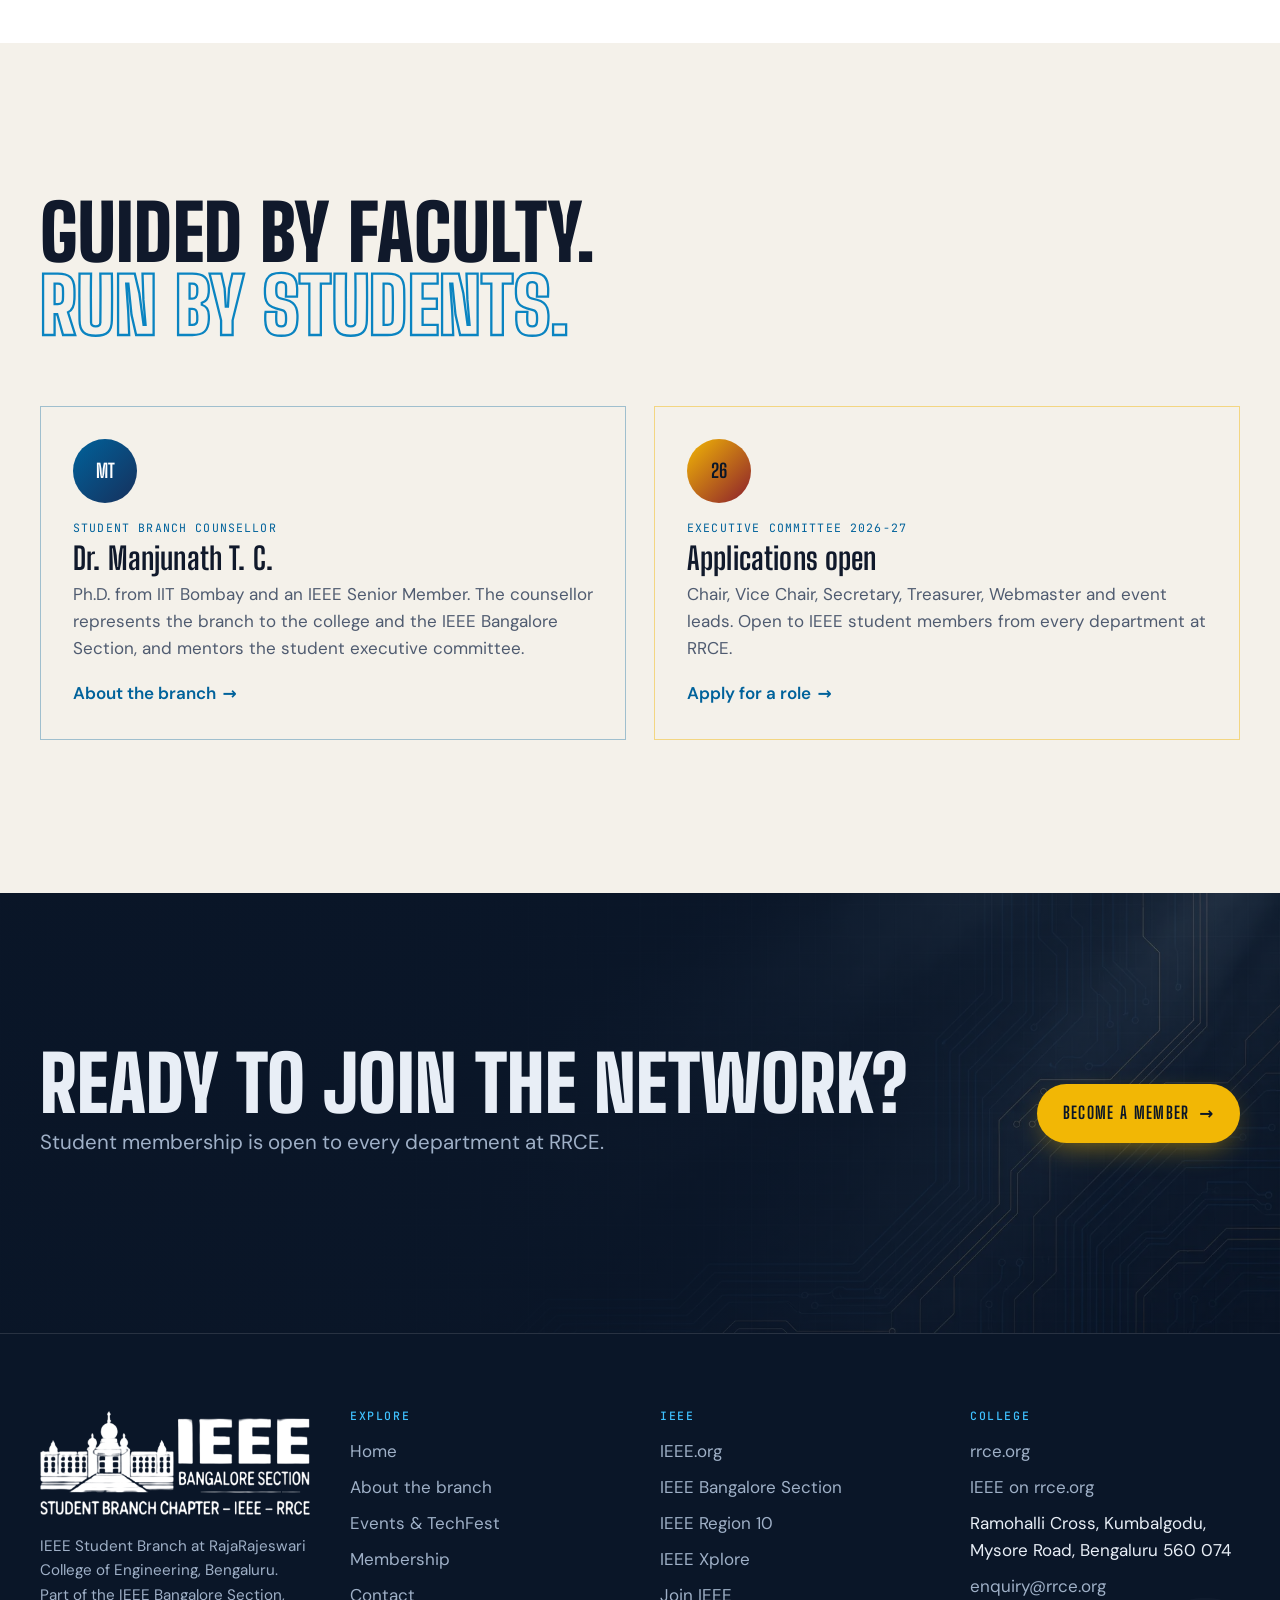
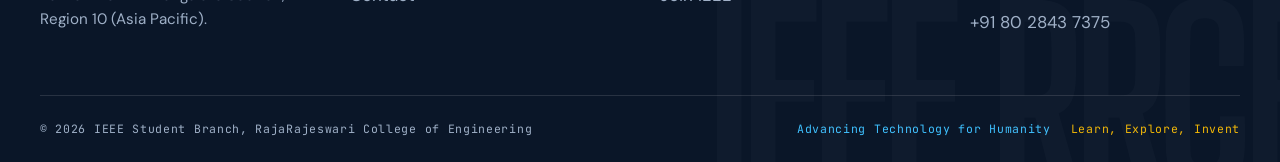
==== commit 64251ec4: "Branch lockup as white ink on transparent for navy surfaces Co-Authored-By: Claude Fable 5.1 <norepl" ====
--- a/index.html
+++ b/index.html
@@ -37,7 +37,7 @@
           <a class="nav__link" href="pages/contact.html">Contact</a>
         </div>
         <div class="nav__aside">
-          <img class="nav__mark" src="assets/brand/ieee-rrce-lockup.webp" alt="IEEE Bangalore Section, Student Branch Chapter IEEE RRCE" width="929" height="529">
+          <img class="nav__mark" src="assets/brand/ieee-rrce-lockup.webp" alt="IEEE Bangalore Section, Student Branch Chapter IEEE RRCE" width="1722" height="663">
           <p class="nav__aside-title">IEEE Student Branch</p>
           <p>RajaRajeswari College of Engineering<br>Kumbalgodu, Mysore Road, Bengaluru 560 074</p>
           <p><a href="mailto:enquiry@rrce.org">enquiry@rrce.org</a></p>
@@ -172,7 +172,7 @@
     <div class="container">
       <div class="footer__grid">
         <div class="footer__brand">
-          <img class="footer__mark" src="assets/brand/ieee-rrce-lockup.webp" alt="IEEE Bangalore Section, Student Branch Chapter IEEE RRCE" width="929" height="529">
+          <img class="footer__mark" src="assets/brand/ieee-rrce-lockup.webp" alt="IEEE Bangalore Section, Student Branch Chapter IEEE RRCE" width="1722" height="663">
           <p>IEEE Student Branch at RajaRajeswari College of Engineering, Bengaluru. Part of the IEEE Bangalore Section, Region 10 (Asia Pacific).</p>
         </div>
         <div>
